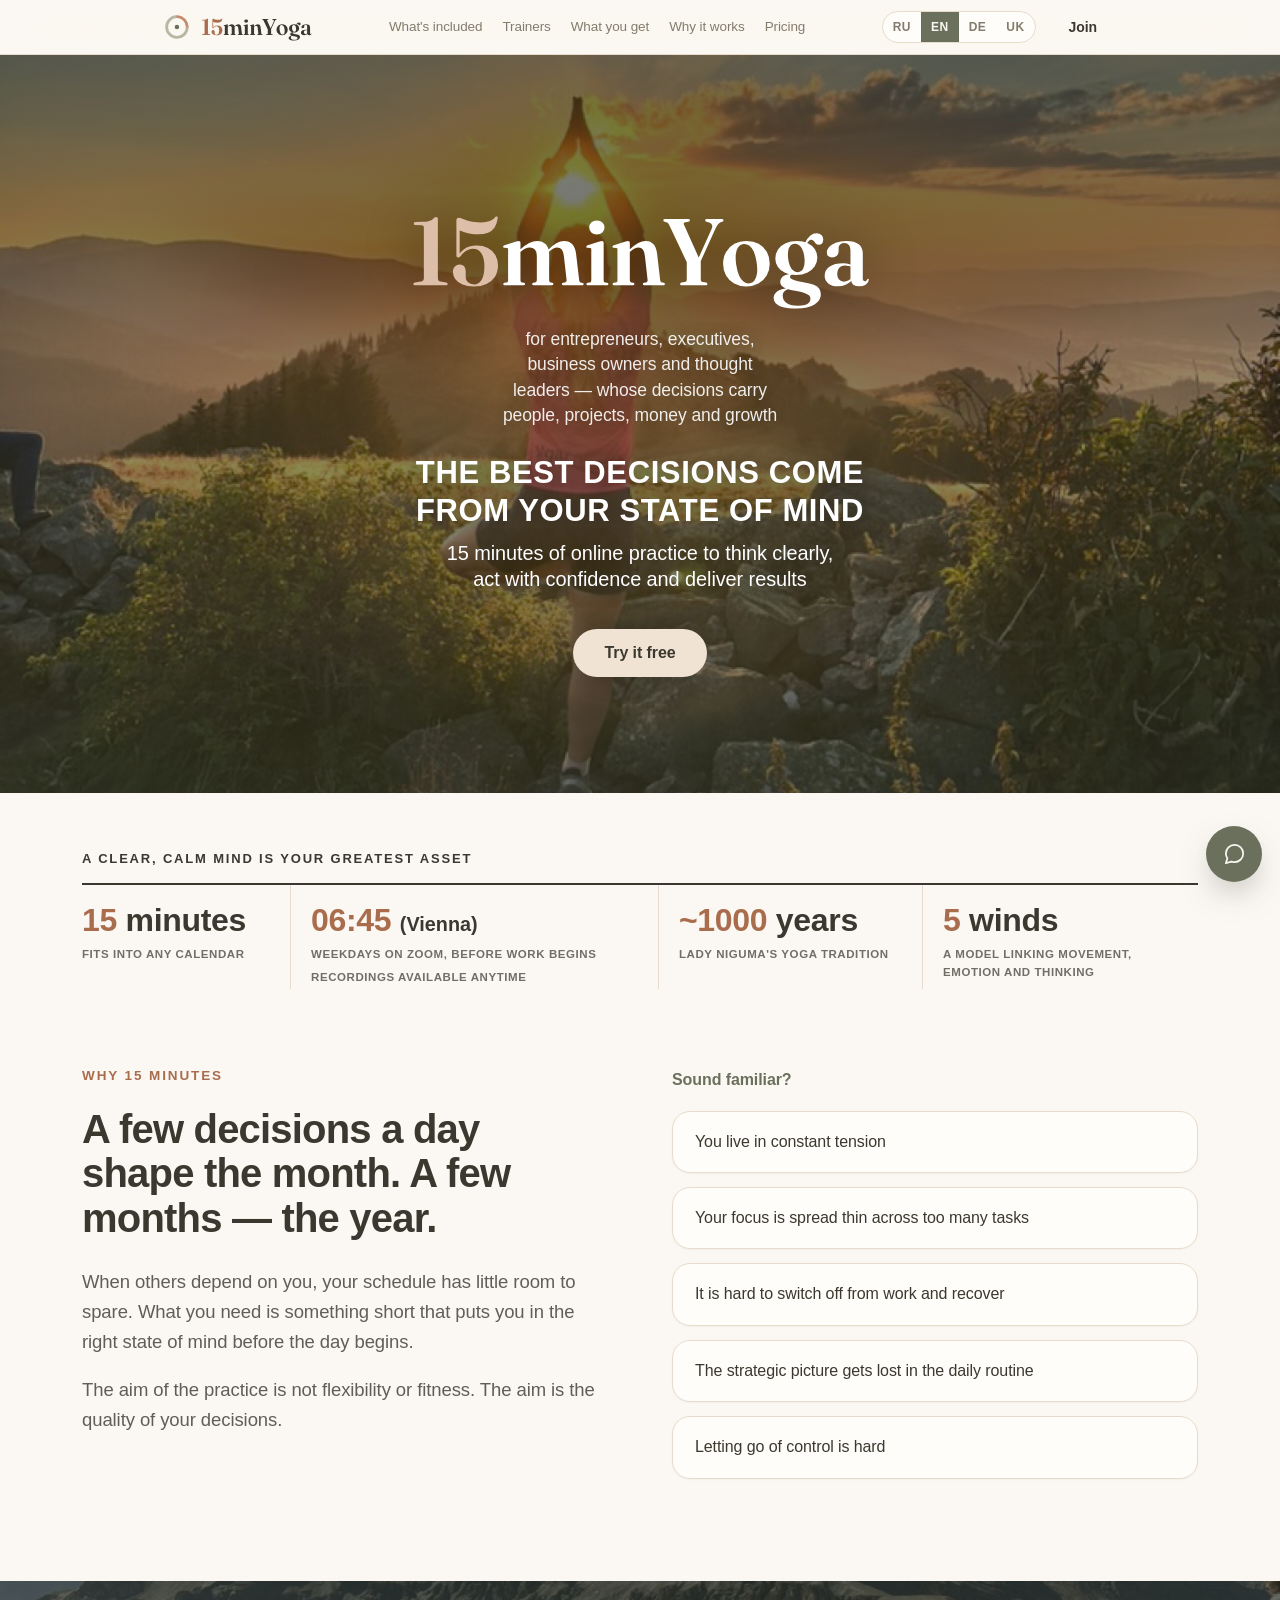
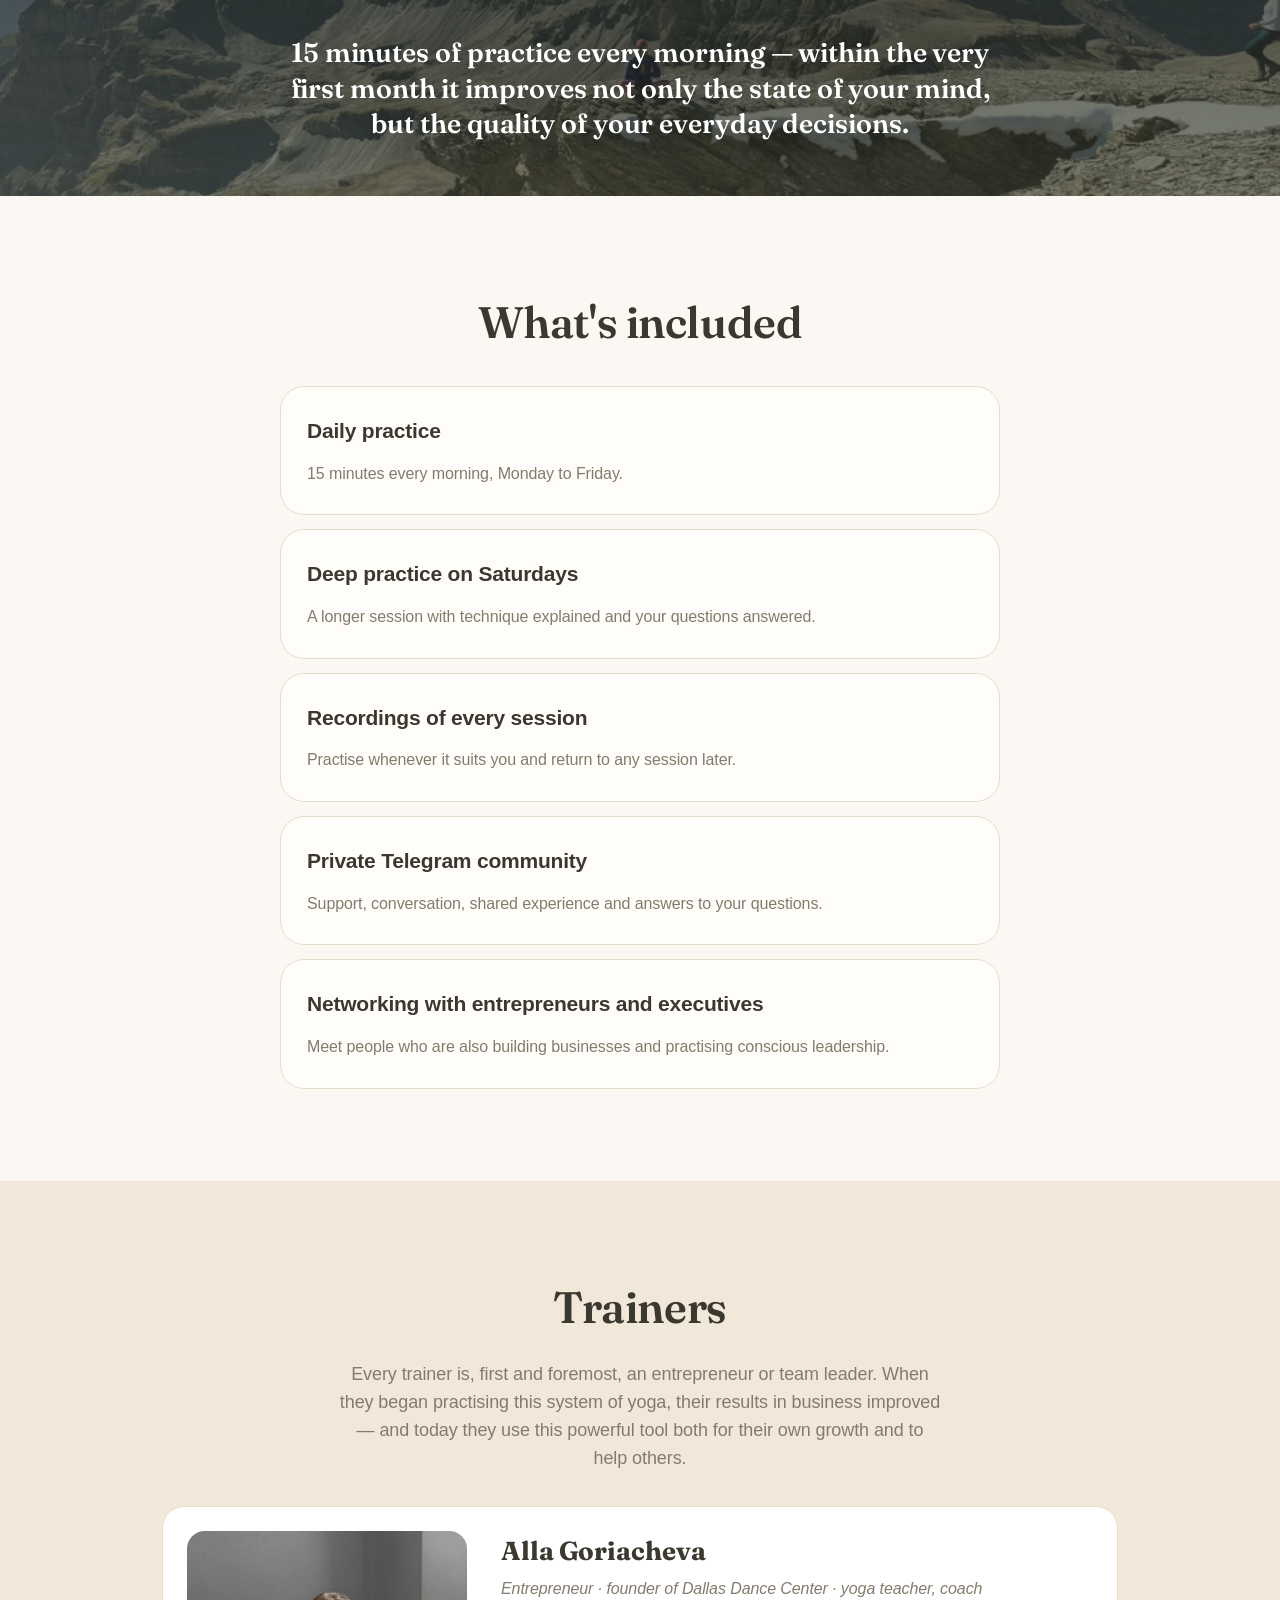
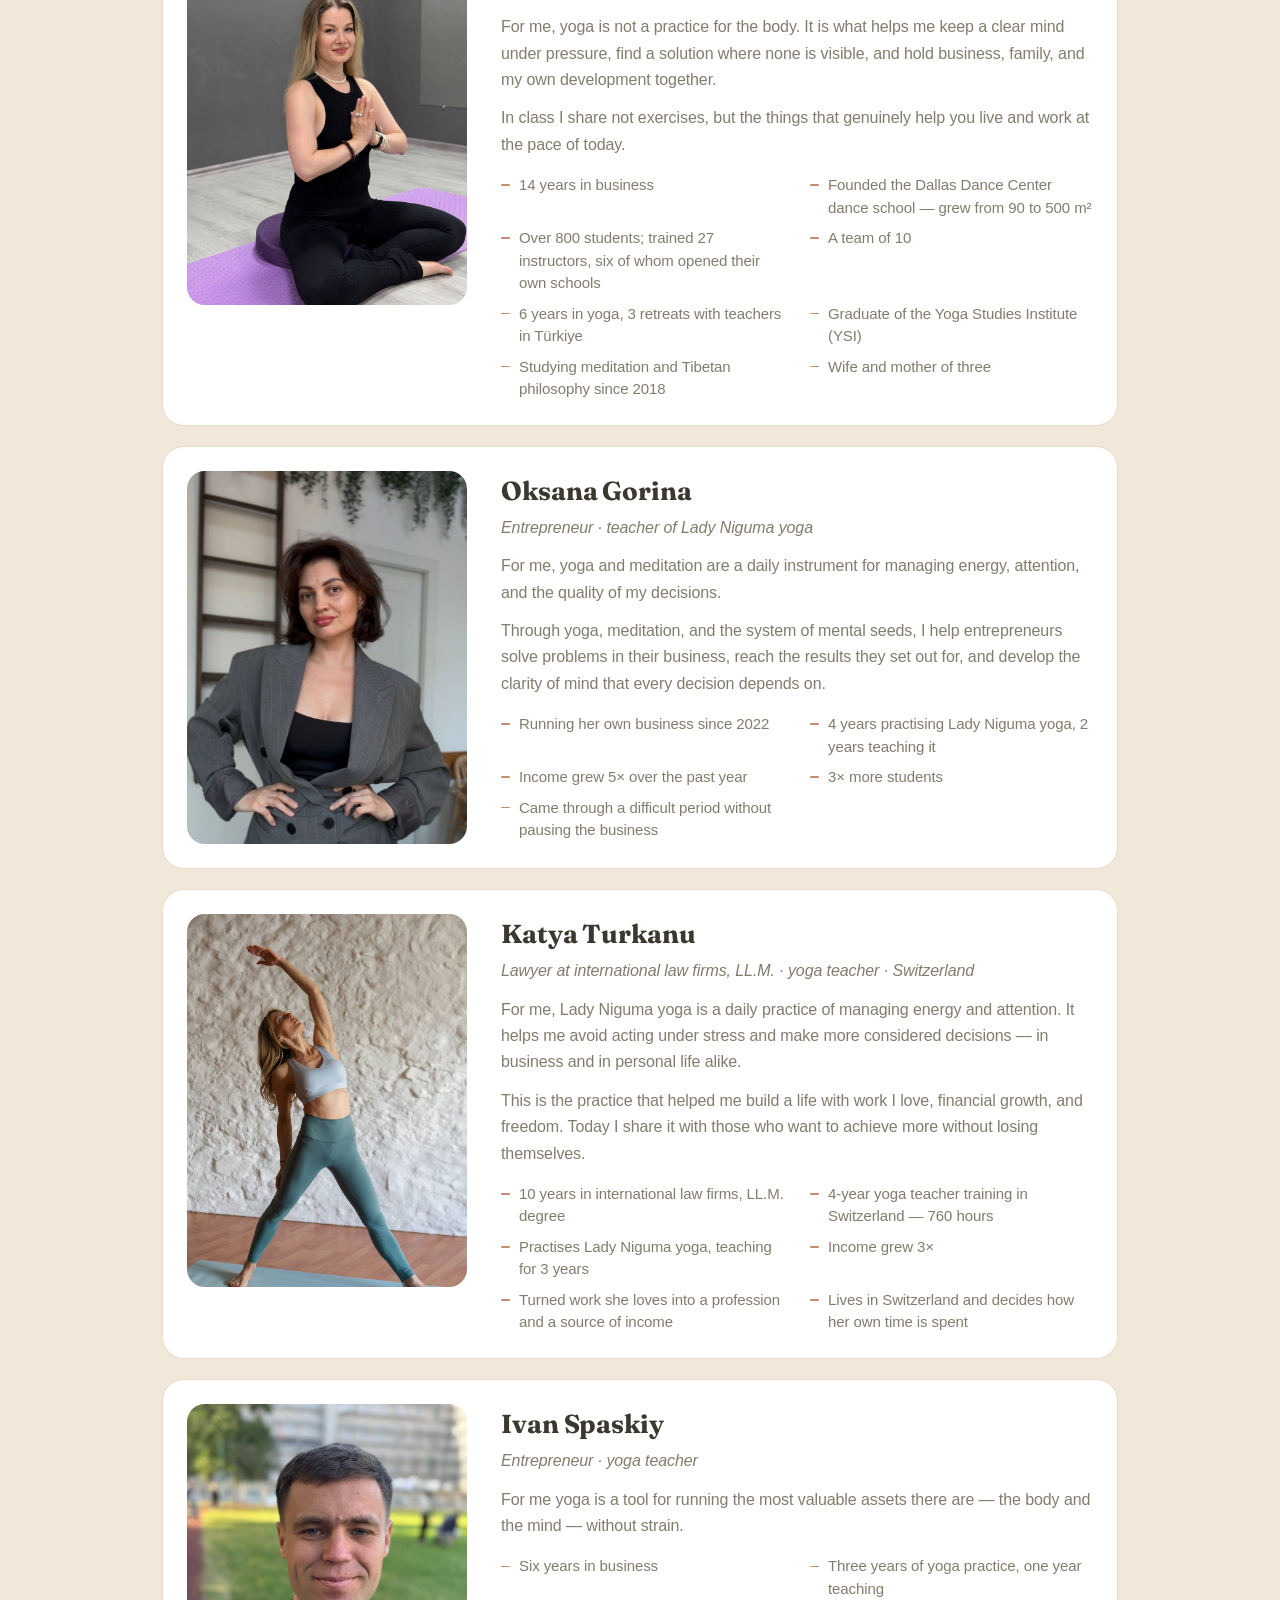
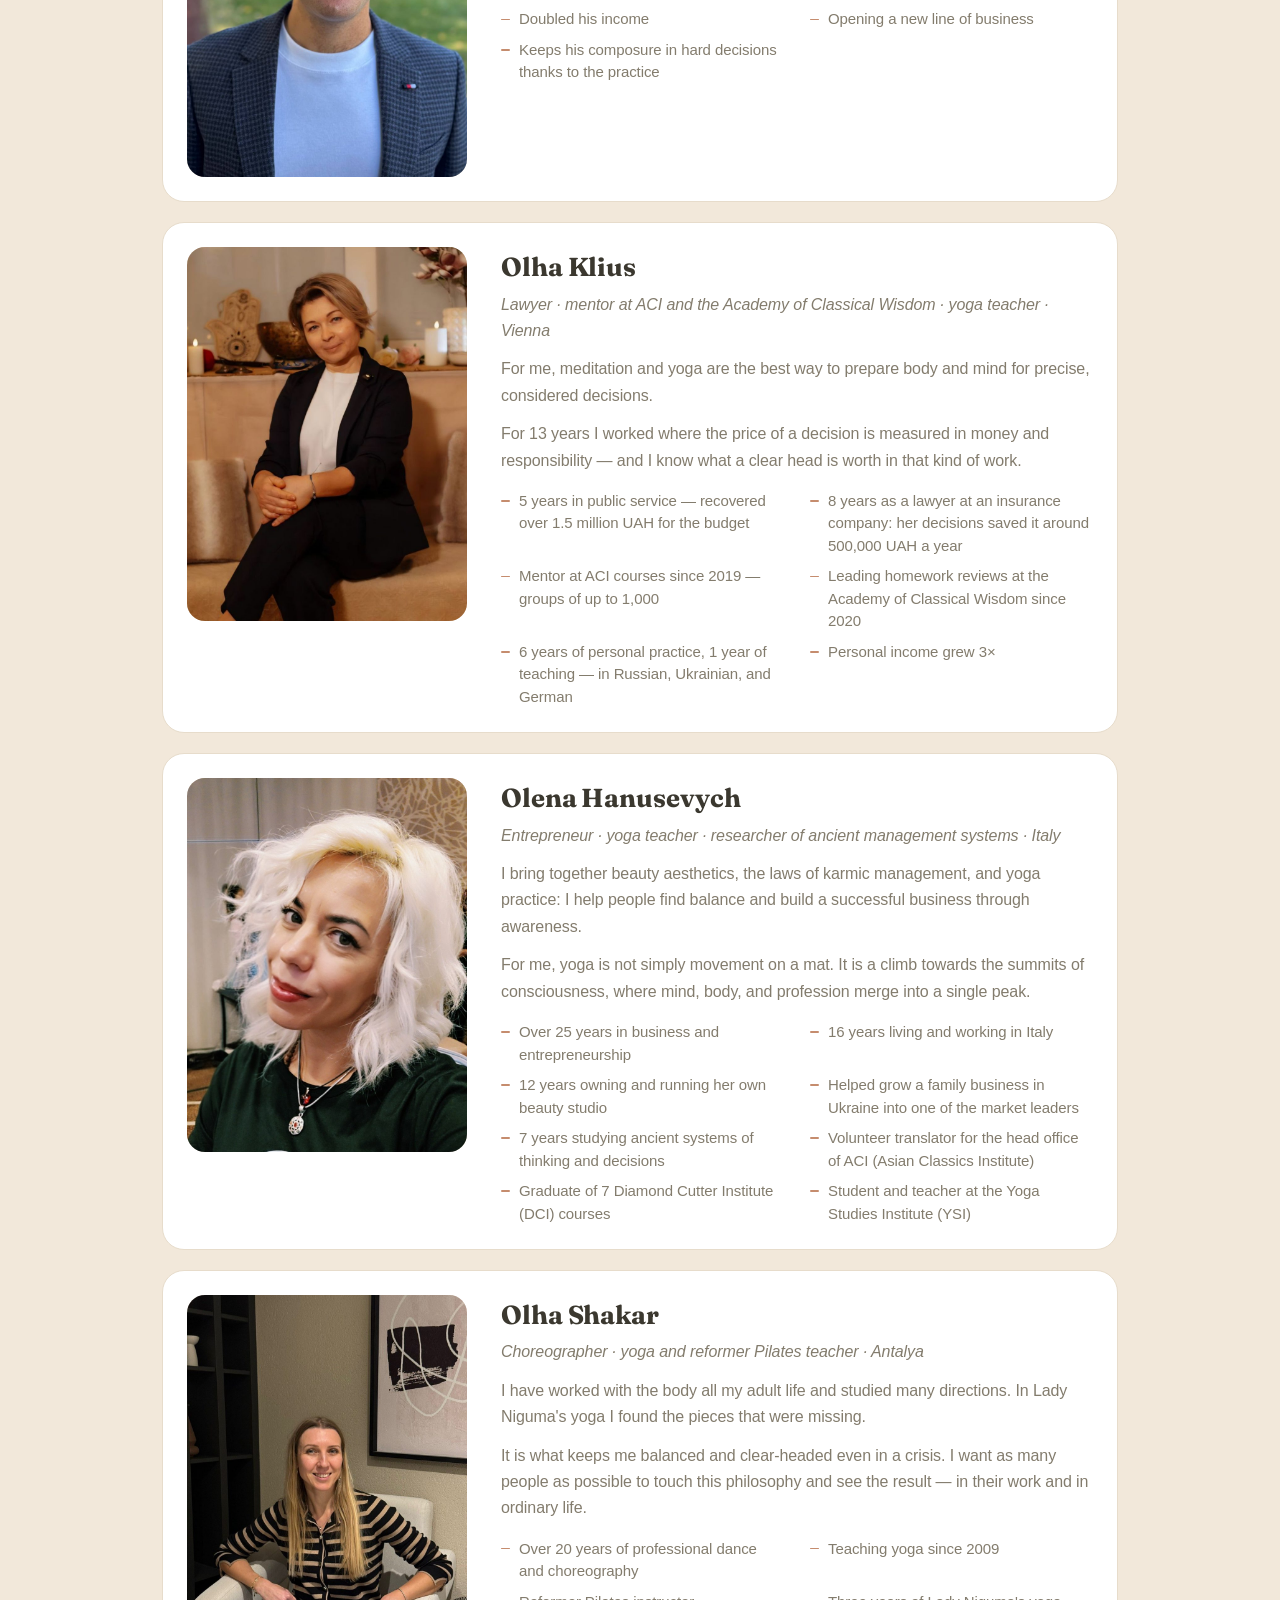
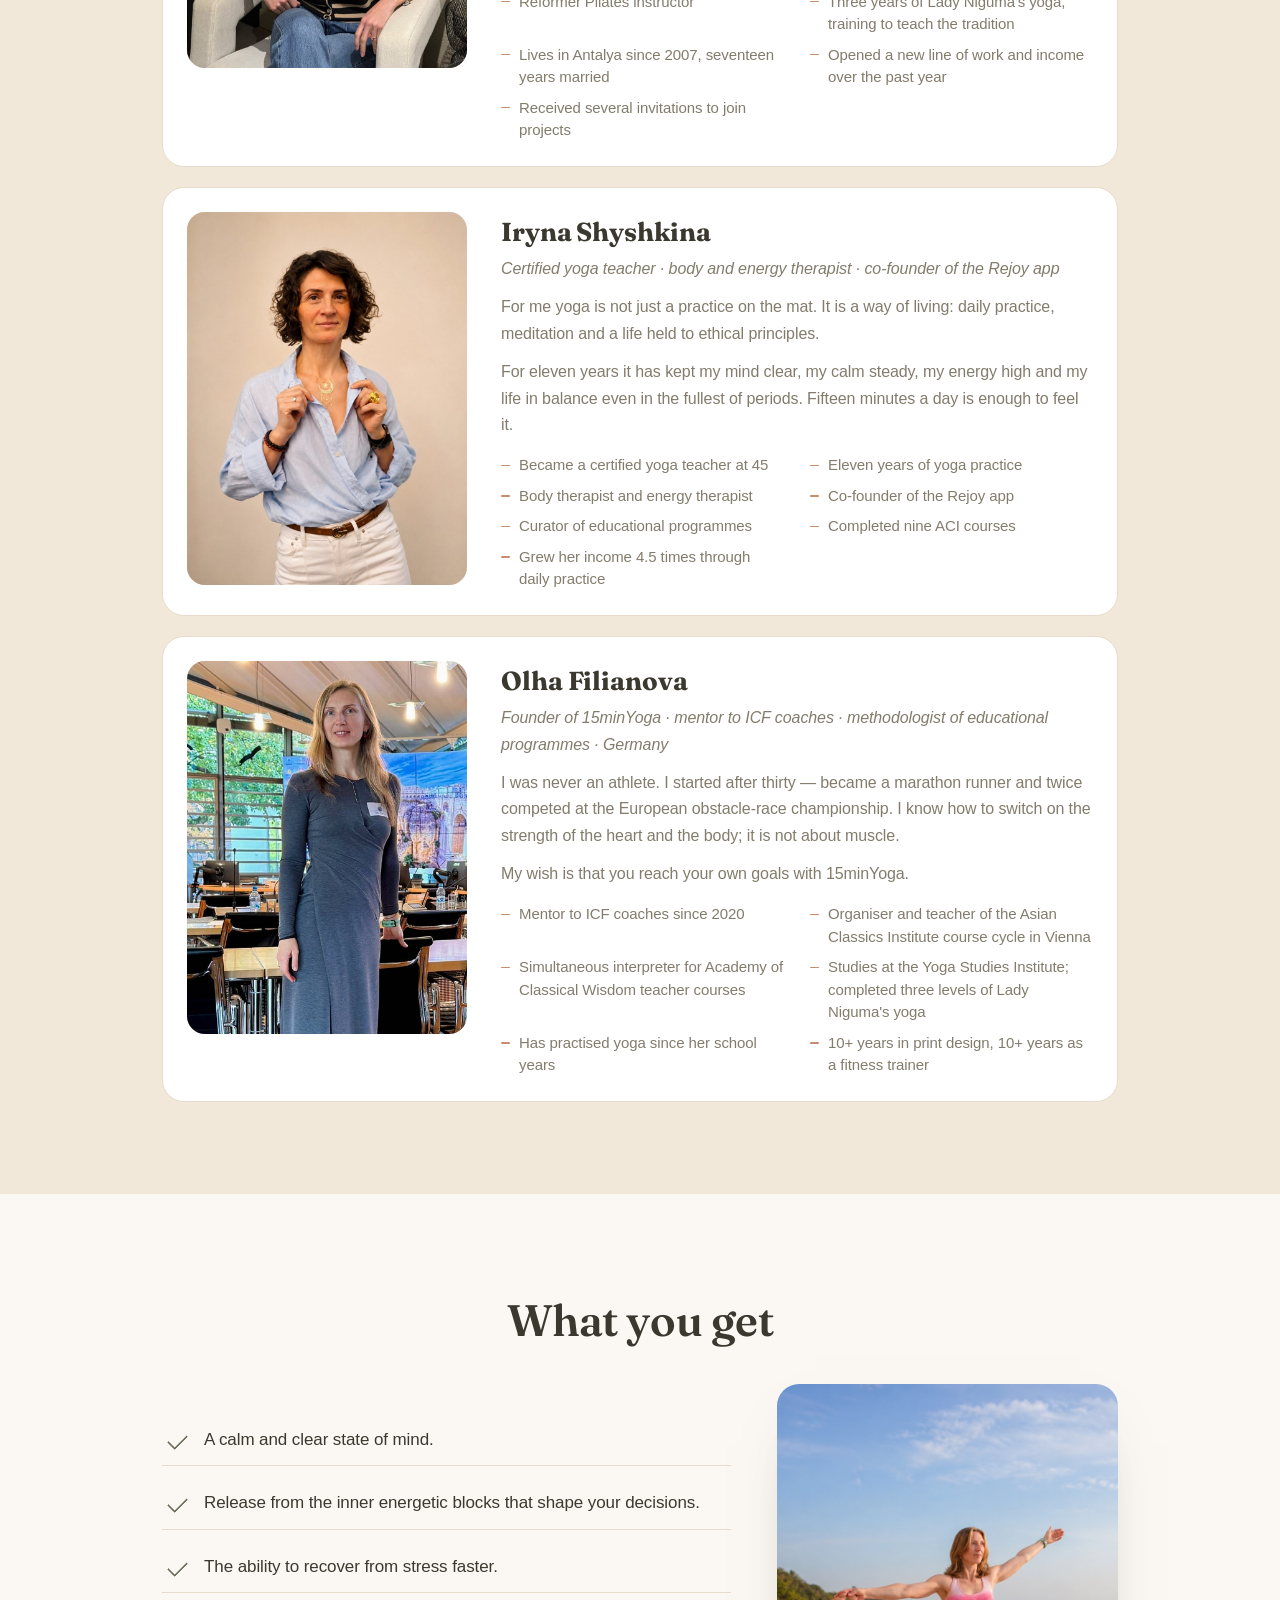
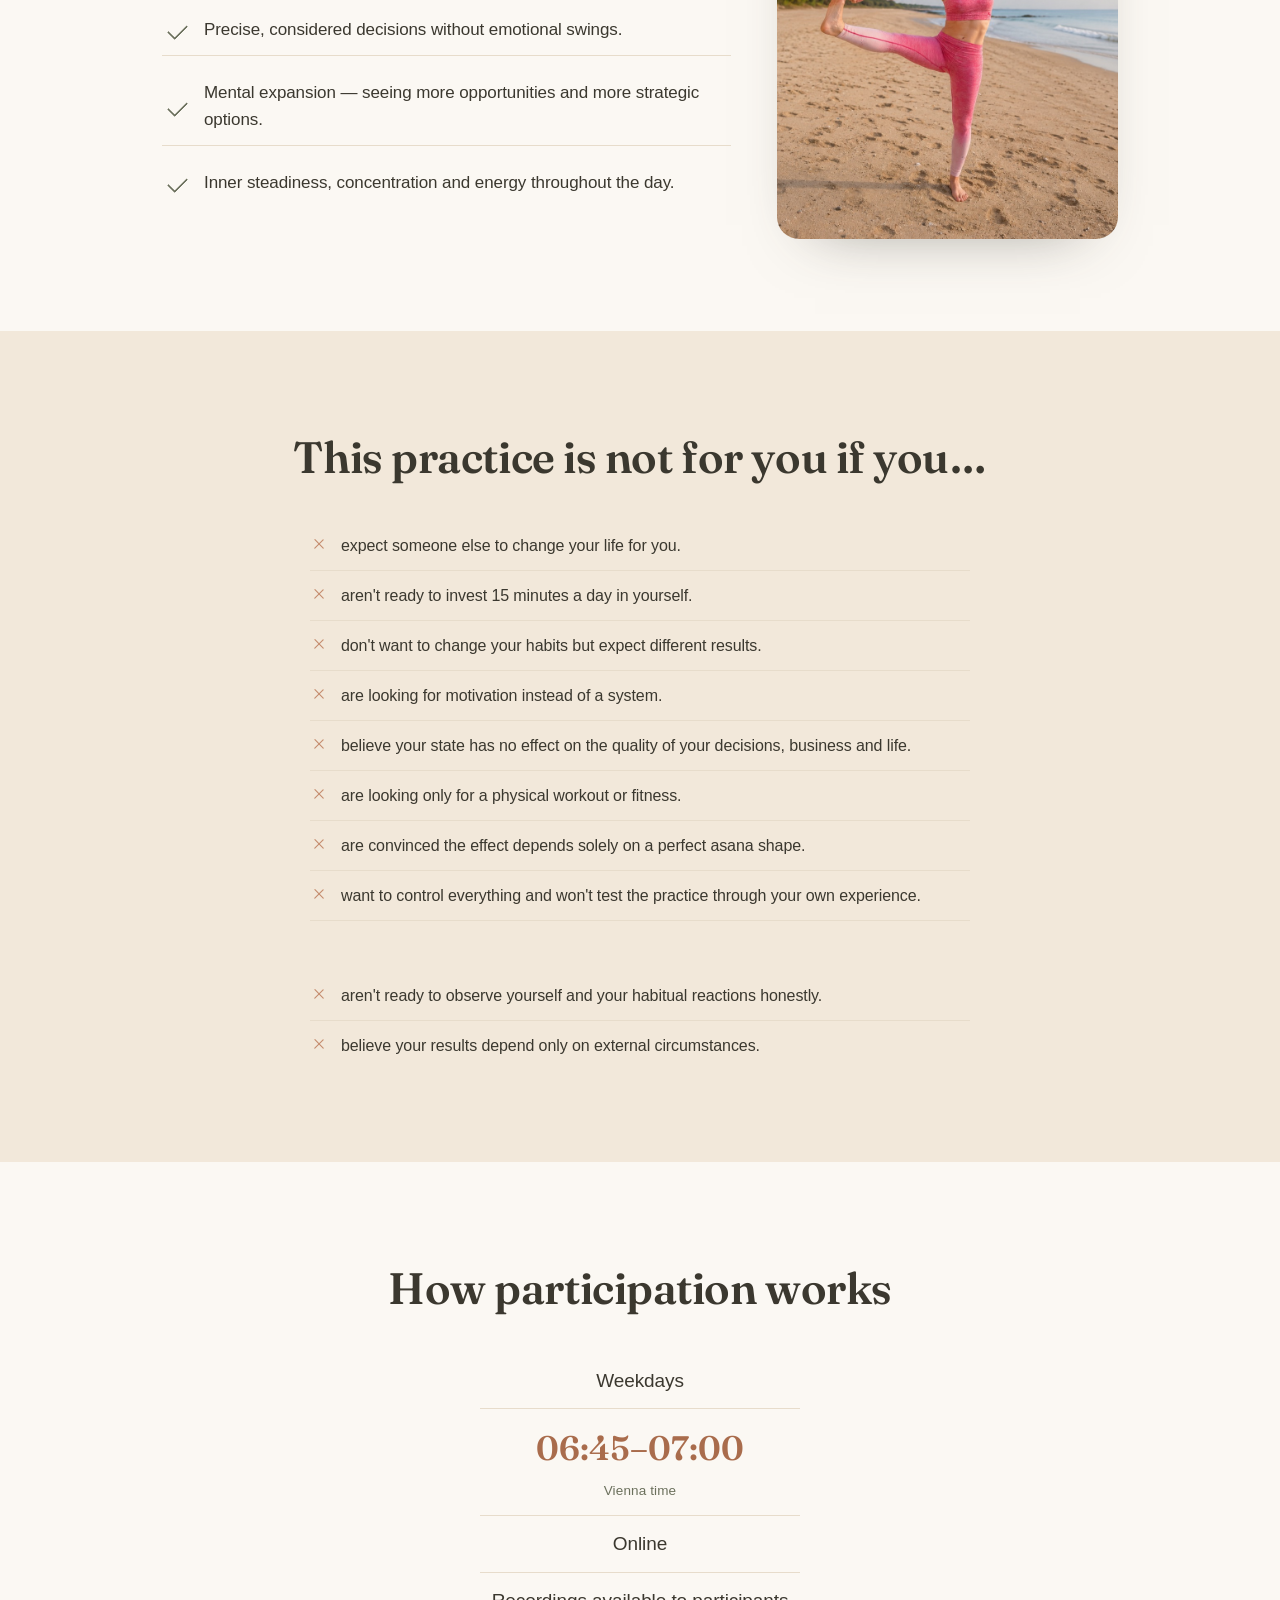
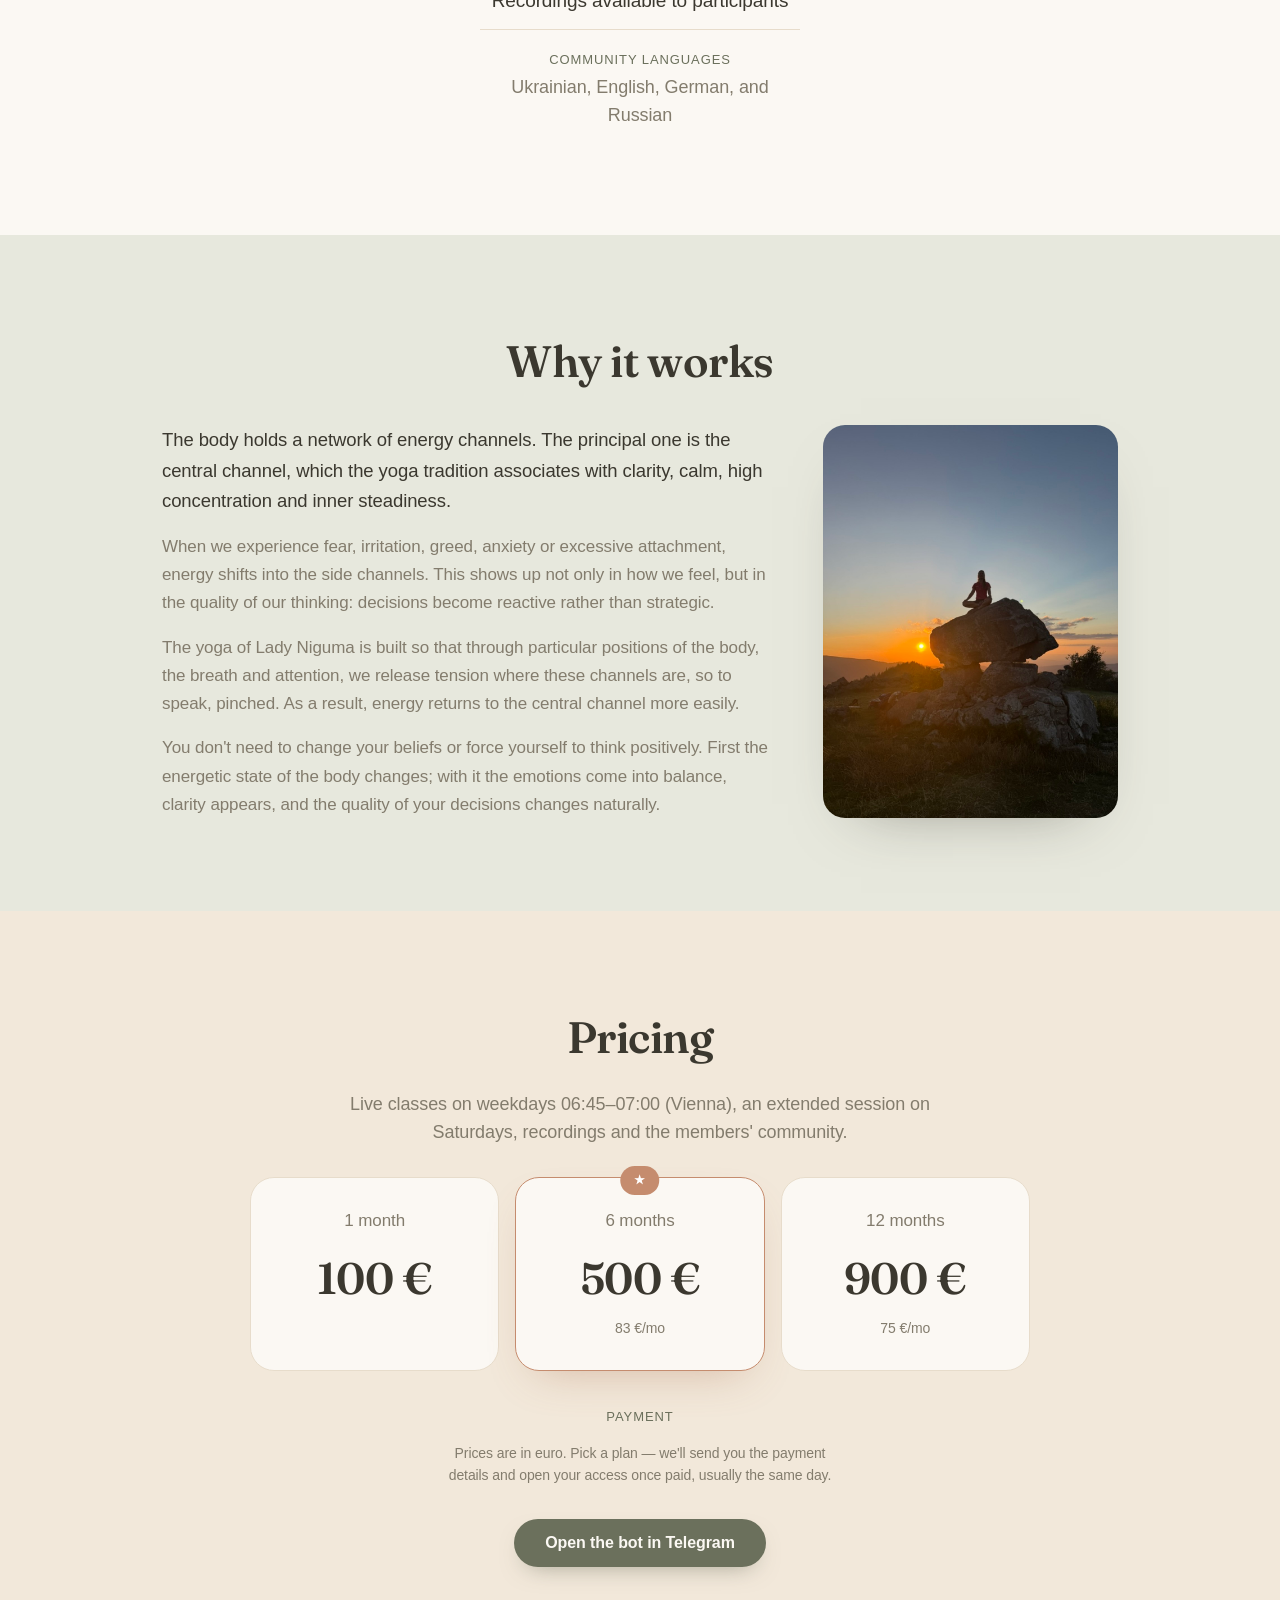
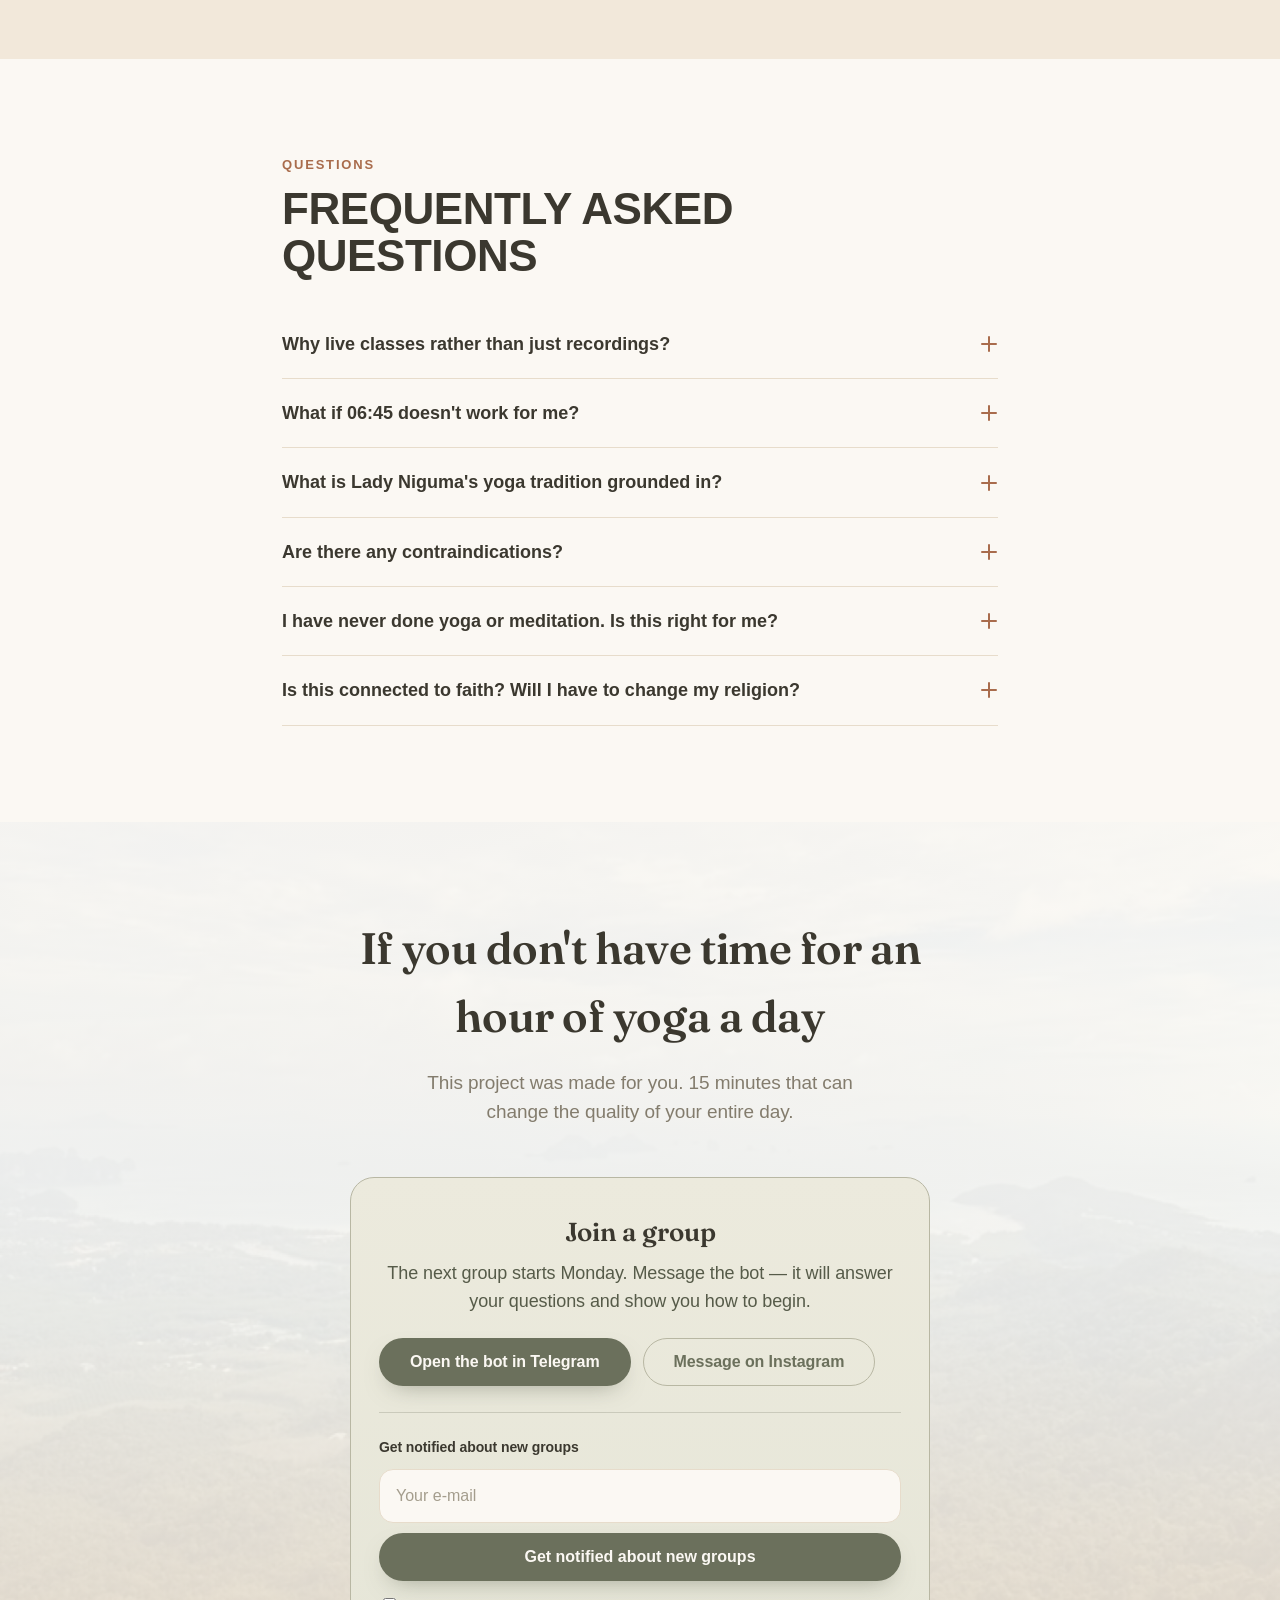
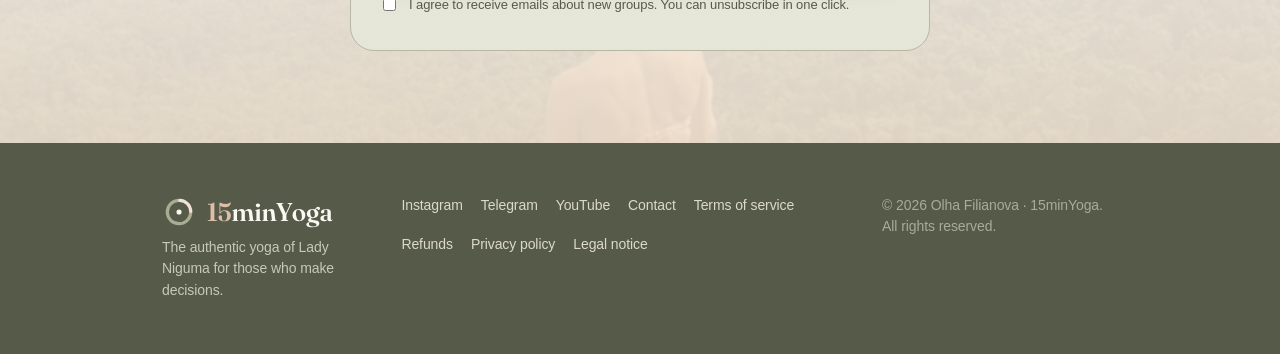
==== landing/index.html @ 450097ea "Часовой пояс без GMT+2: везде «по венскому времени» GMT+2 верно только летом (зимой Вена — GMT+1). Б" ====
<!DOCTYPE html>
<html lang="ru">

<head>
  <meta charset="UTF-8" />
  <meta name="viewport" content="width=device-width, initial-scale=1, viewport-fit=cover" />
  <title data-i18n="meta.title">15minYoga — Йога для тех, кто принимает решения</title>
  <meta name="description" data-i18n="meta.description" data-i18n-attr="content"
    content="15minYoga: по будням 06:45–07:00 — живой эфир подлинной йоги Нигумы. 15 минут, которые дают предпринимателю ясность и твёрдость решений." />
  <meta name="theme-color" content="#fbf8f3" />

  <!-- Open Graph -->
  <meta property="og:type" content="website" />
  <meta property="og:title" data-i18n="meta.title" data-i18n-attr="content"
    content="15minYoga — Йога для тех, кто принимает решения" />
  <meta property="og:description" data-i18n="meta.description" data-i18n-attr="content"
    content="15minYoga: по будням 06:45–07:00 — живой эфир подлинной йоги Нигумы. 15 минут, которые дают предпринимателю ясность и твёрдость решений." />
  <meta property="og:image" content="https://15minyoga.com/assets/brand/png/og-cover.png" />
  <meta property="og:url" content="https://15minyoga.com/" />
  <meta property="og:site_name" content="15minYoga" />
  <meta name="twitter:card" content="summary_large_image" />
  <link rel="canonical" href="https://15minyoga.com/" />

  <!-- One URL serves all four languages (switcher is client-side), so every hreflang
       points at the same address; x-default catches everything else. -->
  <link rel="alternate" hreflang="ru" href="https://15minyoga.com/" />
  <link rel="alternate" hreflang="en" href="https://15minyoga.com/" />
  <link rel="alternate" hreflang="de" href="https://15minyoga.com/" />
  <link rel="alternate" hreflang="uk" href="https://15minyoga.com/" />
  <link rel="alternate" hreflang="x-default" href="https://15minyoga.com/" />

  <link rel="icon" href="assets/brand/favicon.svg" type="image/svg+xml" />
  <link rel="icon" href="assets/brand/png/favicon-32.png" sizes="32x32" type="image/png" />
  <link rel="apple-touch-icon" href="assets/brand/png/apple-touch-icon.png" />
  <link rel="manifest" href="site.webmanifest" />
  <link rel="preconnect" href="https://fonts.googleapis.com" />
  <link rel="preconnect" href="https://fonts.gstatic.com" crossorigin />
  <link rel="stylesheet"
    href="https://fonts.googleapis.com/css2?family=Fraunces:opsz,wght@9..144,400;9..144,500;9..144,600;9..144,700&display=swap" />
  <link rel="stylesheet" href="css/styles.css?v=20261120f" />
</head>

<body>
  <!-- ===================== HEADER ===================== -->
  <header class="nav" id="nav">
    <div class="container nav__inner">
      <a href="#top" class="nav__logo" aria-label="15minYoga">
        <img src="assets/brand/logo-horizontal.svg" alt="15minYoga" width="321" height="64" />
      </a>

      <nav class="nav__links" aria-label="Основная навигация">
        <a href="#included" data-i18n="nav.included">Что входит</a>
        <a href="#trainers" data-i18n="nav.trainers">Тренеры</a>
        <a href="#benefits" data-i18n="nav.benefits">Что вы получите</a>
        <a href="#how" data-i18n="nav.how">Почему это работает</a>
        <a href="#pricing" data-i18n="nav.pricing">Стоимость</a>
      </nav>

      <div class="nav__right">
        <div class="lang" role="group" aria-label="Язык / Language">
          <button class="lang__btn" data-lang="ru" type="button">RU</button>
          <button class="lang__btn" data-lang="en" type="button">EN</button>
          <button class="lang__btn" data-lang="de" type="button">DE</button>
          <button class="lang__btn" data-lang="uk" type="button">UK</button>
        </div>
        <a class="btn btn--small" data-cta="community" href="#" target="_blank" rel="noopener"
          data-i18n="nav.join">Присоединиться</a>
      </div>
    </div>
  </header>

  <main id="top">
    <!-- ===================== HERO (photo backdrop) ===================== -->
    <section class="hero">
      <div class="hero__media" aria-hidden="true">
        <picture>
          <source media="(max-width: 700px)" srcset="assets/photos/hero-bg-sm.jpg" />
          <img src="assets/photos/hero-bg.jpg" alt="" fetchpriority="high" />
        </picture>
      </div>
      <div class="container hero__inner">
        <!-- headline IS the wordmark: same vector as the logo, without the mark -->
        <h1 class="hero__title">
          <img src="assets/brand/logo-wordmark-on-dark.svg" alt="15minYoga" width="487" height="68" />
        </h1>
        <p class="hero__sub" data-i18n="hero.subtitle">для предпринимателей, руководителей, собственников бизнеса,
          лидеров мнений, от чьих решений зависят люди, проекты, деньги и развитие</p>
        <!-- Главная фраза: обещание, ради которого человек остаётся на странице.
             Два предложения — на отдельных строках, как у автора. -->
        <p class="hero__lead">
          <span class="hero__lead-hook" data-i18n="hero.leadHook">Лучшие решения рождаются из вашего состояния</span>
          <span class="hero__lead-text" data-i18n="hero.leadText">15 минут онлайн-практики, чтобы мыслить ясно,
            действовать уверенно и создавать результаты</span>
        </p>
        <!-- Одна кнопка вместо двух: на первом экране у человека должен быть один
             очевидный следующий шаг. Ведёт в бесплатный чат для новичков. -->
        <div class="hero__cta">
          <a class="btn btn--primary" data-cta="community" href="#" target="_blank" rel="noopener"
            data-i18n="hero.ctaPrimary">Попробовать бесплатно</a>
        </div>
      </div>
    </section>

    <!-- ===================== STATS ===================== -->
    <!-- Полоса цифр между первым экраном и блоком «Почему именно 15 минут».
         Порядок — как на ноутбуке: 15 · 06:45 · 1000 · 5. На телефоне и планшете
         сетка 2×2 идёт по строкам: «15 минут · 06:45», ниже «~1000 лет · 5 ветров».
         На телефоне (до 600 px) правая колонка шире — в ней оба блока с длинными
         подписями; на планшете колонки равные (подробно — css/styles.css, Stats). -->
    <section class="stats" id="stats">
      <div class="container stats__inner">
        <p class="stats__title" id="stats-title" data-i18n="stats.title">Ясный и&nbsp;спокойный&nbsp;ум&nbsp;— ваш&nbsp;главный&nbsp;актив</p>
        <ul class="stats__list" role="list" aria-labelledby="stats-title" data-stats="stats.items">
          <li class="stat"><p class="stat__value"><span class="stat__num">15</span> <span class="stat__unit">минут</span></p><p class="stat__line">Помещается в&nbsp;любой календарь</p></li>
          <li class="stat"><p class="stat__value"><span class="stat__num">06:45</span> <span class="stat__unit stat__unit--note">(Вена)</span></p><p class="stat__line">Zoom по&nbsp;будням, до&nbsp;начала рабочего дня</p><p class="stat__line">Записи доступны в&nbsp;любое время</p></li>
          <li class="stat"><p class="stat__value"><span class="stat__num">~1000</span> <span class="stat__unit">лет</span></p><p class="stat__line">Традиция йоги Леди&nbsp;Нигумы</p></li>
          <li class="stat"><p class="stat__value"><span class="stat__num">5</span> <span class="stat__unit">ветров</span></p><p class="stat__line">Модель, связывающая движение, эмоции и&nbsp;мышление</p></li>
        </ul>
      </div>
    </section>

    <!-- ===================== PAINS ===================== -->
    <!-- Две колонки: слева — зачем именно 15 минут, справа — узнаваемые
         состояния. На телефоне колонки встают одна под другой в том же порядке:
         сначала мысль, потом «знакомо?». -->
    <section class="pains" id="pains">
      <div class="container pains__inner">
        <div class="pains__why">
          <p class="pains__eyebrow" data-i18n="pains.eyebrow">Почему именно 15 минут</p>
          <h2 class="pains__heading" data-i18n="pains.heading">Несколько решений в день определяют месяц.
            Несколько месяцев — год.</h2>
          <div class="pains__text" data-paras="pains.paras">
            <p>В график человека, от которого зависят другие, мало что можно вместить.</p>
          </div>
        </div>
        <div class="pains__known">
          <p class="pains__label" data-i18n="pains.label">Знакомо?</p>
          <ul class="pains__list" data-list="pains.items">
            <li>Вы живёте в постоянном напряжении</li>
          </ul>
        </div>
      </div>
    </section>

    <!-- ===================== PROMISE ===================== -->
    <section class="promise" id="promise">
      <div class="promise__media" aria-hidden="true">
        <img src="assets/photos/band-alps.jpg" alt="" loading="lazy" />
      </div>
      <div class="container promise__inner">
        <p class="promise__text" data-i18n="promise.text">15 минут практики каждое утро уже в течение первого месяца
          помогут улучшить не только состояние вашего ума, но и качество ваших ежедневных решений.</p>
      </div>
    </section>

    <!-- ===================== WHAT'S INCLUDED ===================== -->
    <section class="section" id="included">
      <div class="container">
        <h2 class="section__title" data-i18n="included.heading">Что входит в курс</h2>
        <div class="cards" data-cards="included.cards">
          <!-- rendered from translations -->
        </div>
      </div>
    </section>

    <!-- ===================== TRAINERS ===================== -->
    <section class="section section--alt" id="trainers">
      <div class="container">
        <h2 class="section__title" data-i18n="trainers.heading">Тренеры</h2>
        <p class="section__lead" data-i18n="trainers.intro">Все тренеры прежде всего сами являются
          предпринимателями. Начав практиковать эту систему йоги, они улучшили свои результаты в бизнесе, а сегодня
          используют этот мощный инструмент как для собственного развития, так и для помощи другим.</p>
        <!-- Карточки преподавателей рисуются из переводов (trainers.people):
             имя, роль, фотография и несколько строк о человеке. Пока в списке
             один человек — блок выстроится в одну колонку. -->
        <div class="teachers" data-teachers="trainers.people">
          <!-- rendered from translations -->
        </div>
      </div>
    </section>

    <!-- ===================== BENEFITS ===================== -->
    <section class="section" id="benefits">
      <div class="container">
        <h2 class="section__title" data-i18n="benefits.heading">Что вы получите</h2>
        <div class="benefits">
          <ul class="benefits__list" data-list="benefits.items">
            <li>Спокойное и ясное состояние ума.</li>
          </ul>
          <div class="benefits__photo">
            <img src="assets/photos/olga.jpg" alt="" loading="lazy" />
          </div>
        </div>
      </div>
    </section>

    <!-- ===================== NOT FOR YOU ===================== -->
    <section class="section section--alt" id="notfor">
      <div class="container">
        <h2 class="section__title" data-i18n="notFor.heading">Вам не подойдёт эта практика, если вы…</h2>
        <ul class="nf" data-notfor="notFor.items">
          <!-- rendered from translations with custom pictograms -->
        </ul>
      </div>
    </section>

    <!-- ===================== FORMAT ===================== -->
    <section class="section section--tight" id="format">
      <div class="container">
        <h2 class="section__title" data-i18n="format.heading">Формат участия</h2>
        <div class="format">
          <div class="format__row"><span class="format__k" data-i18n="format.days">Будние дни</span></div>
          <div class="format__row">
            <span class="format__v format__time" data-i18n="format.time">06:45–07:00</span>
            <span class="format__tz" data-i18n="format.tz">по венскому времени</span>
          </div>
          <div class="format__row"><span class="format__k" data-i18n="format.online">Онлайн</span></div>
          <div class="format__row"><span class="format__k" data-i18n="format.records">Записи доступны участникам</span>
          </div>
          <div class="format__row format__row--lang">
            <span class="format__label" data-i18n="format.langLabel">Языки сообщества</span>
            <span class="format__v" data-i18n="format.langValue">украинский, английский, немецкий и русский</span>
          </div>
        </div>
      </div>
    </section>

    <!-- ===================== WHY IT WORKS ===================== -->
    <section class="section section--sage" id="how">
      <div class="container">
        <h2 class="section__title" data-i18n="how.heading">Почему это работает</h2>
        <div class="why">
          <div class="why__text" data-paras="how.paras"><!-- rendered from translations --></div>
          <div class="why__photo">
            <img src="assets/photos/accent-sunset.jpg" alt="" loading="lazy" />
          </div>
        </div>
      </div>
    </section>

    <!-- ===================== PRICING ===================== -->
    <section class="section section--alt" id="pricing">
      <div class="container">
        <h2 class="section__title" data-i18n="pricing.heading">Стоимость</h2>
        <p class="section__lead" data-i18n="pricing.includes">Живые занятия по будням 06:45–07:00 (Вена), расширенное занятие по субботам, записи и закрытое сообщество.</p>
        <div class="pricing" data-tiers="pricing.tiers">
          <!-- rendered from translations -->
        </div>
        <!-- Способы оплаты. Карточки рисует js/checkout.js по ответу
             /api/payment-methods: показываются только настроенные способы,
             у карты и криптовалюты — сумма в нужной валюте по курсу НБУ.
             Пока функция недоступна, остаётся текст ниже: блок не пустует. -->
        <div class="pricing__pay">
          <span class="pricing__pay-label" data-i18n="pricing.payLabel">Способы оплаты</span>
          <div class="paymethods" id="payMethods">
            <p class="pricing__note" data-i18n="pricing.note">Цены в евро. Выберите пакет — пришлём
              реквизиты, а после оплаты откроем доступ, обычно в тот же день.</p>
          </div>
        </div>
        <div class="pricing__cta">
          <a class="btn btn--primary" data-cta="telegram" href="#" target="_blank" rel="noopener"
            data-i18n="cta.telegram">Открыть бота в Telegram</a>
        </div>

        <!-- Deep-dive PDF. Hidden until the file exists: main.js unhides it
             automatically as soon as assets/docs/15minyoga-method.pdf is added. -->
        <div class="deeper" id="deeper" hidden>
          <h3 class="deeper__title" data-i18n="deeper.heading">Хотите понять метод глубже?</h3>
          <p class="deeper__body" data-i18n="deeper.body">Узнайте больше о традиции Леди Нигумы, пяти ветрах и том, как
            эта система объясняет связь энергии, эмоций и мышления.</p>
          <a class="deeper__cta" id="deeperLink" href="assets/docs/15minyoga-method.pdf" download
            data-i18n="deeper.cta">Скачать подробное описание →</a>
        </div>
      </div>
    </section>

    <!-- ===================== FAQ ===================== -->
    <!-- «Частые вопросы» между стоимостью и финальным призывом. Узкая колонка
         по центру; вопросы рисует js/i18n.js (data-faq), «+» справа раскрывает
         ответ — js/main.js (faqAccordion), анимация — css/styles.css (FAQ). -->
    <section class="faq" id="faq">
      <div class="container faq__inner">
        <p class="faq__eyebrow" data-i18n="faq.eyebrow">Вопросы</p>
        <h2 class="faq__heading" data-i18n="faq.heading">Частые вопросы</h2>
        <div class="faq__list" data-faq="faq.items">
          <!-- rendered from translations -->
        </div>
      </div>
    </section>

    <!-- ===================== CLOSING / JOIN ===================== -->
    <section class="section closing" id="join">
      <div class="closing__media" aria-hidden="true">
        <img src="assets/photos/closing-bg.jpg" alt="" loading="lazy" />
      </div>
      <div class="container closing__inner">
        <h2 class="closing__title" data-i18n="closing.heading">Если вам некогда заниматься йогой по часу в день</h2>
        <p class="closing__body" data-i18n="closing.body">Этот проект создан именно для вас. 15 минут, которые могут
          изменить качество всего дня.</p>

        <div class="join">
          <h3 class="join__title" data-i18n="cta.joinTitle">Присоединиться к потоку</h3>
          <p class="join__body" data-i18n="cta.joinBody">Старт ближайшего потока — понедельник. Напишите боту — он
            ответит на вопросы и подскажет, как начать.</p>
          <div class="join__cta">
            <a class="btn btn--primary" data-cta="telegram" href="#" target="_blank" rel="noopener"
              data-i18n="cta.telegram">Открыть бота в Telegram</a>
            <a class="btn btn--ghost" data-cta="instagram" href="#" target="_blank" rel="noopener"
              data-i18n="cta.instagram">Написать в Instagram</a>
          </div>

          <!-- Minimal email capture (optional, double opt-in handled by backend) -->
          <form class="lead" id="leadForm" novalidate>
            <label class="lead__label" for="leadEmail" data-i18n="cta.email">Получать анонсы потоков</label>
            <div class="lead__row">
              <input class="lead__input" id="leadEmail" name="email" type="email" inputmode="email" autocomplete="email"
                data-i18n="cta.emailPlaceholder" data-i18n-attr="placeholder" placeholder="Ваш e-mail" required />
              <button class="btn btn--primary lead__submit" type="submit" data-i18n="cta.email">Получать анонсы
                потоков</button>
            </div>
            <label class="lead__consent">
              <input type="checkbox" id="leadConsent" required />
              <span data-i18n="cta.consent">Согласен получать письма о новых потоках. Отписаться можно в один
                клик.</span>
            </label>
            <p class="lead__done" id="leadDone" hidden>✓</p>
          </form>
        </div>
      </div>
    </section>
  </main>

  <!-- ===================== FOOTER ===================== -->
  <footer class="footer">
    <div class="container footer__inner">
      <div class="footer__brand">
        <img class="footer__logo" src="assets/brand/logo-horizontal-on-dark.svg" alt="15minYoga" width="321"
          height="64" />
        <p class="footer__tagline" data-i18n="footer.tagline">Аутентичная йога Леди Нигумы для тех, кто принимает
          решения.</p>
      </div>
      <div class="footer__links">
        <a data-cta="instagram" href="#" target="_blank" rel="noopener">Instagram</a>
        <a data-cta="facebook" href="#" target="_blank" rel="noopener">Facebook</a>
        <a data-cta="telegram" href="#" target="_blank" rel="noopener">Telegram</a>
        <a data-cta="youtube" href="#" target="_blank" rel="noopener">YouTube</a>
        <a data-cta="email" href="#" data-i18n="footer.contact">Связь</a>
        <a href="/legal/terms" data-i18n="footer.terms">Публичная оферта</a>
        <a href="/legal/refund" data-i18n="footer.refund">Возврат средств</a>
        <a href="/legal/privacy" data-i18n="footer.privacy">Политика конфиденциальности</a>
        <a href="/legal/impressum" data-i18n="footer.impressum">Impressum</a>
      </div>
      <p class="footer__rights">© <span id="year">2026</span> Olha Filianova · 15minYoga.
        <span data-i18n="footer.rights">Все права защищены.</span></p>
    </div>
  </footer>

  <script src="js/icons.js?v=20261120f"></script>
  <script src="js/translations.js?v=20261120f"></script>
  <script src="js/config.js?v=20261120f"></script>
  <script src="js/i18n.js?v=20261120f"></script>
  <script src="js/main.js?v=20261120f"></script>
  <script src="js/promo-stickers.js?v=20261120f" defer></script>
  <script src="js/checkout.js?v=20261120f" defer></script>
  <script src="js/chat-content.js?v=20261120f" defer></script>
  <script src="js/chat.js?v=20261120f" defer></script>
</body>

</html>
---- landing/css/styles.css ----
/* ===================================================================
   Niguma — landing styles · "Earthy Neutrals / Zen" redesign
   Mobile-first · warm minimal · serif display + clean sans body
   =================================================================== */

:root {
  /* ---- brand palette (Earthy Neutrals) ---- */
  --cream:      #f0e3d3;   /* warm cream        */
  --sand:       #ddbea9;   /* warm sand         */
  --clay:       #c58c6e;   /* terracotta accent */
  --clay-deep:  #a96c4c;   /* deep clay (text-safe accent) */
  --sage:       #b8b7a3;   /* light sage        */
  --olive:      #6b705c;   /* dark olive/sage   */
  --olive-deep: #565b49;   /* deep olive        */
  --paper:      #fbf8f3;   /* warm near-white   */

  /* ---- semantic tokens ---- */
  --bg:         #fbf8f3;
  --bg-alt:     #f2e8da;   /* warm cream section */
  --surface:    #fffdf9;   /* cards on plain bg  */
  --ink:        #3b382f;   /* warm dark text     */
  --ink-soft:   #837c6d;   /* muted warm text    */
  --line:       #e7dccb;   /* warm hairline      */
  --accent:     var(--olive);      /* primary action */
  --accent-ink: #fbf8f3;
  --focus:      #6b705c;

  /* ---- type ---- */
  --font: -apple-system, BlinkMacSystemFont, "SF Pro Text", "Segoe UI",
          Inter, Roboto, "Helvetica Neue", Arial, sans-serif;
  --font-display: "Fraunces", "Cormorant Garamond", Georgia, "Times New Roman", serif;

  /* ---- metrics ---- */
  --maxw: 1000px;
  --pad: 22px;
  --radius: 16px;
  --radius-lg: 24px;
  --nav-h: 54px;

  --ease: cubic-bezier(0.22, 0.61, 0.36, 1);
}

* { box-sizing: border-box; }
html { -webkit-text-size-adjust: 100%; scroll-behavior: smooth; }

body {
  margin: 0;
  background: var(--bg);
  color: var(--ink);
  font-family: var(--font);
  font-size: 17px;
  line-height: 1.55;
  letter-spacing: -0.005em;
  -webkit-font-smoothing: antialiased;
  text-rendering: optimizeLegibility;
  position: relative;
}

/* subtle warm "watercolor paper" grain */
body::before {
  content: "";
  position: fixed;
  inset: 0;
  z-index: -1;
  pointer-events: none;
  opacity: 0.4;
  mix-blend-mode: multiply;
  background-image: url("data:image/svg+xml,%3Csvg xmlns='http://www.w3.org/2000/svg' width='140' height='140'%3E%3Cfilter id='n'%3E%3CfeTurbulence type='fractalNoise' baseFrequency='0.8' numOctaves='2' stitchTiles='stitch'/%3E%3C/filter%3E%3Crect width='100%25' height='100%25' filter='url(%23n)' opacity='0.16'/%3E%3C/svg%3E");
}

a { color: inherit; text-decoration: none; }
img { max-width: 100%; display: block; }

:focus-visible { outline: 2px solid var(--focus); outline-offset: 3px; border-radius: 6px; }

.container { width: 100%; max-width: var(--maxw); margin: 0 auto; padding-inline: var(--pad); }

/* ---------------- Buttons ---------------- */
.btn {
  display: inline-flex; align-items: center; justify-content: center;
  gap: 8px;
  padding: 15px 30px;
  border-radius: 980px;
  font-family: var(--font);
  font-size: 16px; font-weight: 600;
  line-height: 1; cursor: pointer; border: 1.5px solid transparent;
  transition: transform .25s var(--ease), background .25s var(--ease),
              color .25s var(--ease), box-shadow .25s var(--ease);
  white-space: nowrap;
}
.btn:active { transform: scale(0.97); }
.btn--primary {
  background: var(--olive); color: var(--accent-ink);
  box-shadow: 0 10px 24px -12px rgba(86, 91, 73, .55);
}
.btn--primary:hover { background: var(--olive-deep); }
.btn--ghost { background: transparent; color: var(--olive); border-color: var(--sage); }
.btn--ghost:hover { background: rgba(184, 183, 163, .18); border-color: var(--olive); }
.btn--small { padding: 10px 20px; font-size: 14px; }

/* ---------------- Nav ---------------- */
.nav {
  position: sticky; top: 0; z-index: 100;
  background: rgba(251, 248, 243, .78);
  backdrop-filter: saturate(180%) blur(20px);
  -webkit-backdrop-filter: saturate(180%) blur(20px);
  border-bottom: 1px solid var(--line);
}
.nav__inner { height: var(--nav-h); display: flex; align-items: center; justify-content: space-between; gap: 12px; }
.nav__logo { display: flex; align-items: center; flex: 0 0 auto; }
/* flex items shrink to zero by default — pin the logo so it never collapses */
.nav__logo img { height: 30px; width: auto; flex: 0 0 auto; }
@media (max-width: 560px) {
  .nav__logo img { height: 25px; }
  .nav__right .btn--small { display: none; }  /* hero already carries the CTA */
}
.nav__links { display: none; gap: 20px; font-size: 13.5px; color: var(--ink-soft); white-space: nowrap; }
.nav__links a { transition: color .2s var(--ease); }
.nav__links a:hover { color: var(--clay-deep); }
.nav__right { display: flex; align-items: center; gap: 12px; }

.lang { display: inline-flex; border: 1px solid var(--line); border-radius: 980px; overflow: hidden; background: var(--surface); }
.lang__btn {
  appearance: none; border: 0; background: transparent; color: var(--ink-soft);
  font: inherit; font-size: 12px; font-weight: 600; letter-spacing: .04em;
  padding: 6px 10px; cursor: pointer; transition: background .2s var(--ease), color .2s var(--ease);
}
.lang__btn:hover { color: var(--ink); }
.lang__btn[aria-current="true"] { background: var(--olive); color: #fbf8f3; }

/* ---------------- Hero (photo backdrop) ---------------- */
.hero {
  position: relative; isolation: isolate;
  padding: 88px 0 76px; text-align: center;
  min-height: 82vh; display: flex; align-items: center;
  overflow: hidden;
}
.hero__media { position: absolute; inset: 0; z-index: -2; }
.hero__media img { width: 100%; height: 100%; object-fit: cover; object-position: center 54%; }
/* warm brand veil — heavier where the type sits, lighter where the view breathes */
.hero::after {
  content: ""; position: absolute; inset: 0; z-index: -1;
  background:
    linear-gradient(180deg, rgba(32,34,26,.60) 0%, rgba(38,40,30,.40) 46%, rgba(45,47,36,.66) 100%),
    radial-gradient(78% 52% at 50% 40%, rgba(59,56,47,.34) 0%, rgba(59,56,47,0) 100%);
}
.hero__inner { position: relative; }
.hero__eyebrow {
  margin: 0 auto 20px; max-width: 34ch;
  color: var(--cream); font-size: 14px; font-weight: 600;
  letter-spacing: .1em; text-transform: uppercase;
  text-shadow: 0 1px 12px rgba(0,0,0,.35);
}
/* the headline is the actual wordmark vector — identical to the logo, mark omitted */
.hero__title { margin: 0 auto; line-height: 0; }
.hero__title img {
  width: min(78vw, 460px); height: auto; margin: 0 auto; display: block;
  filter: drop-shadow(0 2px 26px rgba(0,0,0,.45));
}
/**
 * Строка аудитории и главная фраза.
 *
 * Иерархия сверху вниз: строка аудитории — мелко, тезис — крупно и капсом,
 * пояснение — между ними.
 *
 * Строка «для предпринимателей…» стала на ~17 % мельче (21 → 17,5 px). На
 * телефоне дальше 15 px её не уменьшаем: честные −17 % дали бы 13 px, а это
 * мелко для белого текста на фотографии.
 *
 * Тезис «Лучшие решения рождаются из вашего состояния» — капсом, без точки,
 * размером с прежний заголовок раздела под первым экраном:
 * 31 px на ноутбуке, 23 px на телефоне. Пояснение — 0,76 от кегля блока:
 * около 20 px на ноутбуке и 17 px на телефоне.
 *
 * Ширина задана в em, а не в ch: при смене кегля переносы строк остаются
 * там же, где были, и блок не становится уже.
 */
.hero__sub {
  margin: 18px auto 0; max-width: 19.5em;
  font-size: clamp(15px, 1.92vw, 17.5px); font-weight: 400; line-height: 1.45;
  color: rgba(255,255,255,.9);
  text-shadow: 0 1px 18px rgba(0,0,0,.45);
}
.hero__lead {
  margin: 26px auto 0; max-width: 24em;
  font-size: clamp(22.5px, 2.88vw, 26.25px); line-height: 1.3;
  color: #fff;
  text-shadow: 0 1px 22px rgba(0,0,0,.5);
}
.hero__lead-hook, .hero__lead-text { display: block; }
.hero__lead-hook {
  font-size: clamp(23px, 3.6vw, 31px); font-weight: 600; line-height: 1.22;
  letter-spacing: .02em; text-transform: uppercase;
}
.hero__lead-text { font-size: .76em; font-weight: 400; margin-top: .55em; }
/* строки примерно равной длины: без этого на телефоне остаётся одно слово
   на последней строке. Где браузер не умеет — обычный перенос, ничего не ломается */
.hero__sub, .hero__lead-hook, .hero__lead-text { text-wrap: balance; }
.hero__cta { margin-top: 36px; display: flex; flex-direction: column; gap: 12px; align-items: center; }
/* on a photo the olive button loses contrast — invert it to cream */
.hero .btn--primary { background: var(--cream); color: var(--ink); box-shadow: 0 14px 32px -16px rgba(0,0,0,.55); }
.hero .btn--primary:hover { background: #fff; opacity: 1; }
.btn--onphoto { color: #fff; border-color: rgba(255,255,255,.6); backdrop-filter: blur(6px); }
.btn--onphoto:hover { background: rgba(255,255,255,.16); border-color: #fff; }

/* ---------------- Sections ---------------- */
.section { padding: 68px 0; }
.section--tight { padding: 52px 0; }
.section--alt { background: var(--bg-alt); }
.section__title {
  margin: 0 0 30px;
  font-family: var(--font-display);
  font-size: clamp(28px, 5.6vw, 44px); font-weight: 600; letter-spacing: -0.01em;
  text-align: center; color: var(--ink);
}
.section__lead {
  margin: -10px auto 30px; max-width: 60ch; text-align: center; color: var(--ink-soft); font-size: 18px;
}

/* For who */
.forwho { list-style: none; margin: 0 auto; padding: 0; max-width: 42ch; text-align: center; }
.forwho li { padding: 15px 0; font-size: 20px; font-weight: 500; border-bottom: 1px solid var(--line); }
.forwho li:last-child { border-bottom: 0; color: var(--olive); font-weight: 500; }

/* Benefit cards */
.cards { display: grid; grid-template-columns: 1fr; gap: 16px; }
.card {
  background: var(--surface); border: 1px solid var(--line);
  border-radius: var(--radius-lg); padding: 28px 26px;
  transition: transform .3s var(--ease), box-shadow .3s var(--ease), border-color .3s var(--ease);
}
.section--alt .card { background: var(--paper); }
.card:hover {
  transform: translateY(-3px);
  box-shadow: 0 18px 40px -26px rgba(59, 56, 47, .38);
  border-color: var(--sand);
}
.card__title { margin: 0 0 10px; font-size: 21px; font-weight: 600; letter-spacing: -0.01em; color: var(--ink); }
.card__body { margin: 0; color: var(--ink-soft); font-size: 16px; }

/* Tag list (bonus) */
.taglist { list-style: none; margin: 0 auto; padding: 0; max-width: 760px;
  display: flex; flex-wrap: wrap; gap: 10px; justify-content: center; }
.taglist li {
  background: var(--paper); border: 1px solid var(--sage); border-radius: 980px;
  padding: 10px 18px; font-size: 15px; color: var(--olive-deep);
}

/* Format */
.format { max-width: 32ch; margin: 0 auto; text-align: center; }
.format__row { padding: 13px 0; border-bottom: 1px solid var(--line); }
.format__row:last-child { border-bottom: 0; }
.format__k { font-size: 19px; font-weight: 500; }
.format .format__time {
  font-family: var(--font-display);
  font-size: 34px; font-weight: 600; letter-spacing: 0; color: var(--clay-deep);
}
.format__tz {
  display: block; margin-top: 6px;
  font-size: 13.5px; color: var(--olive); letter-spacing: .01em;
}
.format__row--lang { display: flex; flex-direction: column; gap: 4px; padding-top: 20px; }
.format__label { font-size: 13px; text-transform: uppercase; letter-spacing: .07em; color: var(--olive); }
.format__v { color: var(--ink-soft); }

/* Pricing */
.pricing { display: grid; grid-template-columns: 1fr; gap: 16px; max-width: 780px; margin: 0 auto; }
.tier {
  background: var(--paper); border: 1px solid var(--line); border-radius: var(--radius-lg);
  padding: 30px 24px; text-align: center; position: relative;
}
.tier--featured { border: 1.5px solid var(--clay); box-shadow: 0 18px 46px -22px rgba(169, 108, 76, .45); }
.tier__badge {
  position: absolute; top: -12px; left: 50%; transform: translateX(-50%);
  background: var(--clay); color: #fff; font-size: 12px; font-weight: 700;
  letter-spacing: .04em; padding: 5px 14px; border-radius: 980px;
}
.tier__period { font-size: 17px; color: var(--ink-soft); margin: 0 0 10px; }
.tier__price {
  font-family: var(--font-display);
  font-size: 44px; font-weight: 600; letter-spacing: -0.01em; color: var(--ink);
}
.tier__per { font-size: 14px; color: var(--ink-soft); margin-top: 6px; }

.pricing__pay { text-align: center; margin: 36px auto 0; max-width: 520px; }
.pricing__pay-label { display: block; font-size: 13px; text-transform: uppercase; letter-spacing: .07em; color: var(--olive); margin-bottom: 12px; }
.pricing__methods { list-style: none; display: flex; flex-wrap: wrap; gap: 10px; justify-content: center; padding: 0; margin: 0; }
.pricing__methods li { background: var(--surface); border: 1px solid var(--line); border-radius: 980px; padding: 8px 16px; font-size: 14px; }
.section--alt .pricing__methods li { background: var(--paper); }
.pricing__note { margin: 16px auto 0; max-width: 50ch; font-size: 14px; color: var(--ink-soft); }
.pricing__cta { text-align: center; margin-top: 32px; }

/* Closing / join */
.closing { text-align: center; }
.closing__title {
  font-family: var(--font-display);
  font-size: clamp(28px, 5.6vw, 44px); font-weight: 600; letter-spacing: -0.01em;
  margin: 0 auto; max-width: 22ch; color: var(--ink);
}
.closing__body { margin: 18px auto 0; max-width: 46ch; color: var(--ink-soft); font-size: 19px; }

.join {
  margin: 50px auto 0; max-width: 580px;
  background: linear-gradient(180deg, #eceadd 0%, #e6e6d8 100%);
  border: 1px solid var(--sage); border-radius: var(--radius-lg); padding: 34px 28px;
}
.join__title { margin: 0 0 8px; font-family: var(--font-display); font-size: 26px; font-weight: 600; color: var(--ink); }
.join__body { margin: 0 0 22px; color: var(--olive-deep); }
.join__cta { display: flex; flex-direction: column; gap: 12px; }

/* Lead form */
.lead { margin-top: 26px; padding-top: 24px; border-top: 1px solid rgba(107,112,92,.25); text-align: left; }
.lead__label { display: block; font-size: 14px; font-weight: 600; margin-bottom: 10px; color: var(--ink); }
.lead__row { display: flex; flex-direction: column; gap: 10px; }
.lead__input {
  width: 100%; padding: 14px 16px; font: inherit; font-size: 16px;
  border: 1px solid var(--line); border-radius: 14px; background: var(--paper); color: var(--ink);
}
.lead__input::placeholder { color: #a49d8d; }
.lead__input:focus { border-color: var(--olive); outline: none; }
.lead__consent { display: flex; gap: 10px; align-items: flex-start; margin-top: 14px; font-size: 13px; color: var(--olive-deep); }
.lead__consent input { margin-top: 3px; accent-color: var(--olive); }
.lead__done { color: var(--olive); font-weight: 600; margin: 14px 0 0; font-size: 14.5px; line-height: 1.5; }
.lead__done a { color: var(--clay-deep); text-decoration: underline; white-space: nowrap; }
.lead__done.is-error { color: var(--clay-deep); }

/* ---------------- Footer ---------------- */
.footer { background: var(--olive-deep); border-top: 0; padding: 52px 0; font-size: 14px; color: #d9d7c6; }
.footer__inner { display: flex; flex-direction: column; gap: 22px; }
.footer__logo { height: 34px; width: auto; display: block; }
.footer__tagline { margin: 8px 0 0; max-width: 40ch; color: #c8c8b6; }
.footer__links { display: flex; flex-wrap: wrap; gap: 18px; }
.footer__links a { color: #ddd9c8; transition: color .2s var(--ease); }
.footer__links a:hover { color: var(--sand); }
.footer__rights { margin: 0; color: #a8ab97; }

/* ---------------- Reveal on scroll ---------------- */
.reveal { opacity: 0; transform: translateY(16px); transition: opacity .7s var(--ease), transform .7s var(--ease); }
.reveal.is-in { opacity: 1; transform: none; }
@media (prefers-reduced-motion: reduce) {
  .reveal { opacity: 1; transform: none; transition: none; }
  html { scroll-behavior: auto; }
}

/* ===================================================================
   Responsive
   =================================================================== */
@media (min-width: 700px) {
  body { font-size: 18px; }
  .hero { padding: 104px 0 60px; }
  .hero__cta { flex-direction: row; justify-content: center; }
  .cards { grid-template-columns: repeat(2, 1fr); gap: 20px; }
  .pricing { grid-template-columns: repeat(3, 1fr); }
  .join__cta { flex-direction: row; }
  .footer__inner { flex-direction: row; justify-content: space-between; align-items: flex-start; }
}

@media (min-width: 900px) {
  .nav__links { display: flex; }
  .section { padding: 92px 0; }
  .cards { grid-template-columns: repeat(3, 1fr); }
}

/* ---------------- Dark mode (warm) ---------------- */
@media (prefers-color-scheme: dark) {
  :root {
    --bg: #201f18; --bg-alt: #26261d; --surface: #2a2a20; --paper: #26261d;
    --ink: #efe7d7; --ink-soft: #b0a996; --line: #39392d;
    --accent: #c58c6e; --accent-ink: #201f18; --focus: #c58c6e;
    --clay-deep: #d19c7e; --olive: #8b9075; --olive-deep: #767b5f;
  }
  body::before { mix-blend-mode: screen; opacity: .05; }
  .nav { background: rgba(32, 31, 24, .78); }
  .hero { background: radial-gradient(120% 78% at 50% -6%, #2c2a20 0%, rgba(44,42,32,0) 62%); }
  .btn--primary { background: var(--clay); color: #201f18; box-shadow: 0 10px 24px -12px rgba(197,140,110,.5); }
  .btn--primary:hover { background: #b47a5c; }
  .btn--ghost { color: #d7c9b6; border-color: #4a4a3a; }
  .lang__btn[aria-current="true"] { background: var(--clay); color: #201f18; }
  .tier__badge { color: #201f18; }
  .join { background: linear-gradient(180deg, #2a2a20 0%, #26261d 100%); border-color: #3d3d2f; }
  .join__body, .lead__consent { color: #b0a996; }
  .footer { background: #17170f; }
}

/* ===================================================================
   Правка 5/6 — Тренеры + «Как и почему это сработает» (ветры)
   =================================================================== */
.section--sage { background: #e7e8dd; }

/* hero teaser link -> #how */

/* trainers — placeholder while bios are pending */
.trainers__soon {
  margin: 34px auto 0; max-width: 460px; text-align: center;
  background: var(--paper); border: 1px dashed var(--sage);
  border-radius: var(--radius-lg); padding: 28px 24px;
}
.trainers__avatars { display: flex; justify-content: center; gap: 12px; margin-bottom: 16px; }
.trainers__avatars span {
  width: 52px; height: 52px; border-radius: 50%;
  background: linear-gradient(145deg, var(--sand), var(--sage)); opacity: .7;
}
.trainers__soon p { margin: 0; color: var(--ink-soft); font-size: 15px; }

/* how — intro + flow line */
.how__intro { max-width: 62ch; margin: 0 auto; text-align: center; color: var(--ink-soft); font-size: 18px; }
.how__intro p { margin: 0 0 12px; }
.how__intro p:last-child { color: var(--ink); font-weight: 500; }
.how__flow {
  margin: 20px auto 44px; max-width: 42ch; text-align: center;
  color: var(--clay-deep); font-family: var(--font-display);
  font-size: clamp(17px, 3.6vw, 23px); font-weight: 600; line-height: 1.4;
}

/* how — inner-wind cards with before/after contrast */
.winds { display: grid; gap: 18px; max-width: 860px; margin: 0 auto; }
.wind {
  background: var(--paper); border: 1px solid var(--line);
  border-radius: var(--radius-lg); padding: 26px 24px;
  transition: transform .3s var(--ease), box-shadow .3s var(--ease);
}
.wind:hover { transform: translateY(-2px); box-shadow: 0 18px 40px -28px rgba(59, 56, 47, .35); }
.wind__head {
  display: flex; align-items: baseline; gap: 12px; flex-wrap: wrap;
  margin-bottom: 18px; padding-bottom: 14px; border-bottom: 1px solid var(--line);
}
.wind__name { font-family: var(--font-display); font-size: 26px; font-weight: 600; color: var(--ink); }
.wind__sub { color: var(--olive); font-size: 15px; font-style: italic; }
.wind__ba { display: grid; gap: 18px; }
.wind__col { padding-left: 16px; border-left: 2px solid var(--line); }
.wind__col--before { border-left-color: var(--clay); }
.wind__col--after { border-left-color: var(--olive); }
.wind__label {
  display: block; font-size: 12px; text-transform: uppercase; letter-spacing: .07em;
  font-weight: 700; margin-bottom: 8px;
}
.wind__col--before .wind__label { color: var(--clay-deep); }
.wind__col--after .wind__label { color: var(--olive); }
.wind__col p { margin: 0; font-size: 15.5px; line-height: 1.55; }
.wind__col--before p { color: var(--ink-soft); }
.wind__col--after p { color: var(--ink); }

@media (min-width: 700px) {
  .wind__ba { grid-template-columns: 1fr 1fr; gap: 28px; }
}

@media (prefers-color-scheme: dark) {
  .section--sage { background: #23241b; }
}

/* ===================================================================
   Блоки контента: боли · обещание · тренер · выгоды · почему · не подойдёт
   =================================================================== */

/* ---------------- Stats: полоса цифр под первым экраном ---------------- */
/**
 * Правило полосы: подпись под цифрой — не больше двух строк (в немецком
 * длинная подпись «5 Winde» — не больше трёх), чтобы полоса была низкой.
 * Ширины подобраны замером в Chrome: каждая подпись на каждом языке при
 * ширине экрана от 320 до 1920 px, а 1160 px — ещё и с полосой прокрутки
 * Windows (17 px).
 *
 * Ноутбук (от 1160 px) — одна строка из четырёх колонок по макету: толстая
 * линия сверху, тонкие разделители, цифра цветом глины, подписи мелким капсом.
 * Колонки разной ширины: у «06:45» две подписи, и каждая должна встать
 * в одну строку; у «5 ветров» подпись длинная и встаёт в две; «~1000 years»
 * и «~1000 Jahre» — самые широкие цифры. Уже 1160 px четыре колонки не
 * помещаются по этому правилу, поэтому там сетка 2×2.
 *
 * Планшет и узкий ноутбук (600–1159 px) — сетка 2×2 равных колонок, подписи
 * тем же капсом.
 *
 * Телефон (до 600 px) — сетка 2×2, порядок как на ноутбуке, по строкам:
 * «15 минут · 06:45», ниже «~1000 лет · 5 ветров». Правая колонка шире:
 * в ней оба блока с длинными подписями. Подписи строчными буквами — капсом
 * при ширине колонки ~195 px «Модель, связывающая движение, эмоции и мышление»
 * не помещается в две строки ни при каком читаемом кегле.
 *
 * Цвет подписей смешан из цвета текста и фона (как у абзацев блока ниже):
 * --ink-soft на светлом фоне даёт контраст 3,9:1 — для мелкого текста мало,
 * смесь даёт 4,8:1, а в тёмной теме подстраивается сама.
 *
 * Ширина — как у блока ниже (1160 px): края полосы и колонок
 * «Почему именно 15 минут · Знакомо?» стоят на одной линии.
 */
.stats { padding: clamp(32px, 4.5vw, 56px) 0 0; background: var(--bg); }
.stats__inner { max-width: 1160px; }
.stats__title {
  margin: 0 0 14px;
  font-size: 13px; font-weight: 700; letter-spacing: .14em; text-transform: uppercase;
  color: var(--ink);
}
.stats__list {
  list-style: none; margin: 0; padding: 0;
  border-top: 2px solid var(--ink);
  display: grid;
  /* доли = ширина колонки в px при полосе 1116 px, вместе с отступами */
  grid-template-columns: minmax(0, 208fr) minmax(0, 368fr) minmax(0, 264fr) minmax(0, 276fr);
}
.stat { margin: 0; padding: 18px 20px 2px; border-left: 1px solid var(--line); }
.stat:first-child { padding-left: 0; border-left: 0; }
.stat:last-child { padding-right: 0; }
.stat__value {
  margin: 0 0 8px;
  font-size: clamp(30px, 2.5vw, 36px); font-weight: 700; line-height: 1.1; letter-spacing: -0.01em;
  color: var(--ink);
  white-space: nowrap;
}
.stat__num { color: var(--clay-deep); }
/* «(Вена)» на ноутбуке мельче: полным кеглем не помещается в колонку */
.stat__unit--note { font-size: .62em; font-weight: 600; letter-spacing: 0; }
.stat__line {
  margin: 0;
  font-size: 11.5px; font-weight: 600; line-height: 1.55; letter-spacing: .05em; text-transform: uppercase;
  color: var(--ink-soft);
  color: color-mix(in srgb, var(--ink) 72%, var(--bg));
  text-wrap: balance;
}
/* у «06:45» две подписи: в капсе без зазора они читаются как одна фраза */
.stat__line + .stat__line { margin-top: 5px; }
/* под полосой блок «Почему именно 15 минут» начинается ближе — это одна тема */
.stats + .pains { padding-top: clamp(48px, 6vw, 80px); }

@media (max-width: 1159px) {
  .stats__list { grid-template-columns: minmax(0, 1fr) minmax(0, 1fr); column-gap: 32px; row-gap: 18px; padding-top: 18px; }
  .stat, .stat:first-child, .stat:last-child { padding: 0; border-left: 0; }
  .stat__value { font-size: clamp(24px, 3.4vw, 32px); margin-bottom: 6px; }
  .stat__unit--note { font-size: 1em; font-weight: 700; letter-spacing: -0.01em; }
}

@media (max-width: 599px) {
  .stats__title { font-size: 14px; letter-spacing: .04em; line-height: 1.35; margin-bottom: 12px; text-wrap: balance; }
  .stats__list { grid-template-columns: minmax(0, 0.7fr) minmax(0, 1fr); column-gap: 12px; row-gap: 16px; padding-top: 16px; }
  .stat__value { font-size: clamp(20px, 5.7vw, 24px); margin-bottom: 4px; }
  .stat__line { font-size: 11.5px; font-weight: 500; line-height: 1.4; letter-spacing: 0; text-transform: none; }
  .stat__line + .stat__line { margin-top: 3px; }
}
/* до 389 px (iPhone mini, SE, многие Android): вторая подпись у «06:45»
   «Записи доступны в любое время» встаёт в одну строку, «Модель…» — в две */
@media (max-width: 389px) {
  .stat__line { font-size: 11px; }
}
/* 320–359 px (первый iPhone SE, внешний экран Galaxy Fold): правой колонке
   нужно ~178 px, иначе «Модель, связывающая…» встаёт в три строки */
@media (max-width: 359px) {
  .stats__inner { padding-inline: 16px; }
  .stats__list { grid-template-columns: minmax(0, 102fr) minmax(0, 178fr); column-gap: 8px; }
  .stat__value { font-size: 17px; }
  .stat__line { font-size: 10.5px; letter-spacing: -0.01em; }
}

/* ---------------- Pains: «почему 15 минут» + «знакомо?» ---------------- */
/**
 * Две колонки по макету: слева мысль — надзаголовок, крупный афоризм и два
 * абзаца; справа — подпись «Знакомо?» и пять карточек-состояний. Колонки
 * выровнены по верху: надзаголовок и подпись стоят на одной линии.
 *
 * Блок шире остальных (1160 px против 1000): крупному заголовку нужна
 * ширина, иначе он ломается на четыре строки вместо трёх, как в макете.
 * Колонки равные — как в макете; правой так хватает места, чтобы самая
 * длинная карточка стояла в одну строку.
 *
 * Цвета — только через переменные палитры, поэтому тёмная тема переключает
 * блок сама. Цвет абзацев смешивается из цвета текста и фона: в макете он
 * темнее, чем приглушённый --ink-soft, и так остаётся читаемым в обеих темах.
 */
.pains { padding: clamp(56px, 8vw, 104px) 0; background: var(--bg); }
.pains__inner { max-width: 1160px; display: grid; gap: 40px; }
@media (min-width: 900px) {
  .pains__inner { grid-template-columns: 1fr 1fr; gap: 64px; align-items: start; }
}

.pains__eyebrow {
  margin: 0 0 20px;
  font-size: 13.5px; font-weight: 700; letter-spacing: .14em; text-transform: uppercase;
  color: var(--clay-deep);
}
.pains__heading {
  margin: 0;
  font-family: var(--font); font-weight: 800;
  font-size: clamp(28px, 3.3vw, 40px); line-height: 1.12; letter-spacing: -0.02em;
  color: var(--ink); text-wrap: balance;
}
.pains__text { margin-top: 26px; }
.pains__text p {
  margin: 0 0 18px; max-width: 34em;
  font-size: clamp(16.5px, 1.6vw, 18.5px); line-height: 1.62;
  color: color-mix(in srgb, var(--ink) 80%, var(--bg));
}
.pains__text p:last-child { margin-bottom: 0; }

.pains__label { margin: 2px 0 18px; font-size: 16px; font-weight: 700; color: var(--olive); }
.pains__list { list-style: none; margin: 0; padding: 0; display: grid; gap: 14px; }
.pains__list li {
  background: var(--surface);
  border: 1px solid var(--line); border-radius: 18px;
  padding: 19px 22px;
  font-size: clamp(15.5px, 1.4vw, 16px); font-weight: 500; line-height: 1.4;
  color: var(--ink);
  box-shadow: 0 1px 2px rgba(59, 56, 47, .04);
}
@media (max-width: 600px) { .pains__list li { padding: 17px 20px; border-radius: 16px; } }

/* ---------------- Promise: the answer, over the mountain band ---------------- */
.promise {
  position: relative; isolation: isolate;
  padding: 54px 0; text-align: center; overflow: hidden;
}
.promise__media { position: absolute; inset: 0; z-index: -2; }
.promise__media img { width: 100%; height: 100%; object-fit: cover; object-position: center 55%; }
.promise::after {
  content: ""; position: absolute; inset: 0; z-index: -1;
  background: linear-gradient(180deg, rgba(43,45,34,.72) 0%, rgba(60,63,48,.66) 100%);
}
.promise__text {
  margin: 0 auto; max-width: 40ch; color: #fff;
  font-family: var(--font-display); font-weight: 600;
  font-size: clamp(19px, 2.8vw, 27px); line-height: 1.32;
  text-shadow: 0 2px 24px rgba(0,0,0,.35);
}

/* "What's included" — deliberately one column: each item gets its own beat */
#included .cards { grid-template-columns: 1fr; max-width: 720px; margin: 0 auto; gap: 14px; }
#included .card { display: flex; flex-direction: column; gap: 4px; }

/* ---------------- FAQ: «Частые вопросы» ---------------- */
/**
 * По макету: надзаголовок цветом глины, крупный заголовок капсом, ниже
 * вопросы, разделённые тонкими линиями. Справа от вопроса «+»: по нажатию
 * ответ плавно раскрывается, а «+» превращается в «−» (вертикальная черта
 * поворачивается и ложится на горизонтальную).
 *
 * Блок узкий — 760 px, чтобы строки ответов читались легко; на странице
 * он стоит по центру, текст внутри выровнен влево, как в макете.
 *
 * Раскрытие — через grid-template-rows 0fr → 1fr: высоту ответа не нужно
 * мерить скриптом, анимация идёт в любом современном браузере. Закрытый
 * ответ получает visibility: hidden (с задержкой на время анимации), так что
 * ссылка внутри него не ловит Tab и диктор не читает скрытый текст.
 */
.faq { padding: clamp(56px, 8vw, 96px) 0; background: var(--bg); }
.faq__inner { max-width: 760px; }
.faq__eyebrow {
  margin: 0 0 10px;
  font-size: 13px; font-weight: 700; letter-spacing: .14em; text-transform: uppercase;
  color: var(--clay-deep);
}
.faq__heading {
  margin: 0 0 clamp(18px, 3vw, 30px);
  font-family: var(--font); font-weight: 800; font-size: clamp(28px, 4vw, 44px);
  line-height: 1.08; letter-spacing: -0.01em; text-transform: uppercase;
  color: var(--ink);
}
.faq__item { border-bottom: 1px solid var(--line); }
.faq__q { margin: 0; font: inherit; }
.faq__btn {
  display: flex; align-items: center; justify-content: space-between; gap: 20px;
  width: 100%; margin: 0; padding: 22px 0;
  background: none; border: 0; cursor: pointer; text-align: left;
  font-family: var(--font); font-size: clamp(16.5px, 1.6vw, 18px); font-weight: 700; line-height: 1.35;
  color: var(--ink);
  -webkit-tap-highlight-color: transparent;
}
.faq__btn:hover .faq__qtext { color: var(--clay-deep); }
.faq__btn:focus-visible { outline: 2px solid var(--clay-deep); outline-offset: 4px; border-radius: 4px; }
.faq__qtext { transition: color .2s var(--ease); text-wrap: pretty; }
.faq__icon { position: relative; flex: none; width: 18px; height: 18px; }
.faq__icon::before,
.faq__icon::after {
  content: ""; position: absolute; left: 1px; right: 1px; top: 50%; height: 2px; margin-top: -1px;
  background: var(--clay-deep); border-radius: 1px;
  transition: transform .32s var(--ease);
}
.faq__icon::after { transform: rotate(90deg); }
.faq__item.is-open .faq__icon::after { transform: rotate(0deg); }

.faq__a {
  display: grid; grid-template-rows: 0fr;
  transition: grid-template-rows .36s var(--ease);
}
.faq__item.is-open .faq__a { grid-template-rows: 1fr; }
.faq__a-inner {
  min-height: 0; overflow: hidden;
  visibility: hidden; transition: visibility 0s linear .36s;
}
.faq__item.is-open .faq__a-inner { visibility: visible; transition-delay: 0s; }
.faq__a-inner p {
  margin: 0 0 12px; max-width: 42em;
  font-size: clamp(15.5px, 1.5vw, 16.5px); line-height: 1.6;
  color: color-mix(in srgb, var(--ink) 84%, var(--bg));
}
.faq__a-inner p:last-child { margin-bottom: 24px; }
.faq__a-inner a { color: var(--clay-deep); text-decoration: underline; text-underline-offset: 3px; }
.faq__a-inner a:hover { text-decoration-thickness: 2px; }

@media (prefers-reduced-motion: reduce) {
  .faq__a, .faq__a-inner, .faq__icon::before, .faq__icon::after { transition: none; }
}

/* ---------------- Closing block over a photo ---------------- */
.closing { position: relative; isolation: isolate; overflow: hidden; }
.closing__media { position: absolute; inset: 0; z-index: -2; }
.closing__media img { width: 100%; height: 100%; object-fit: cover; object-position: center 42%; }
.closing::after {
  content: ""; position: absolute; inset: 0; z-index: -1;
  background: linear-gradient(180deg, rgba(251,248,243,.94) 0%, rgba(251,248,243,.88) 55%, rgba(240,227,211,.92) 100%);
}

/* ---------------- Trainer card ---------------- */
.team { display: flex; justify-content: center; margin-top: 34px; }
.person { margin: 0; width: 100%; max-width: 340px; text-align: center; }
.person__photo {
  border-radius: 22px; overflow: hidden; border: 1px solid var(--line);
  box-shadow: 0 24px 60px -34px rgba(59,56,47,.5); background: var(--cream);
}
.person__photo img { width: 100%; aspect-ratio: 3 / 4; object-fit: cover; display: block; }
.person__cap { margin-top: 16px; }
.person__name {
  display: block; font-family: var(--font-display); font-size: 23px; font-weight: 600; color: var(--ink);
}
.person__role { display: block; margin-top: 3px; font-size: 14.5px; color: var(--olive); }

/* ---------------- Benefits: list + accent photo ---------------- */
.benefits { display: grid; gap: 30px; align-items: center; }
.benefits__list { list-style: none; margin: 0; padding: 0; display: grid; gap: 12px; }
.benefits__list li {
  position: relative; padding: 12px 0 12px 42px;
  font-size: 17px; color: var(--ink); border-bottom: 1px solid var(--line);
}
.benefits__list li:last-child { border-bottom: 0; }
/* custom check mark drawn in CSS — no emoji */
.benefits__list li::before {
  content: ""; position: absolute; left: 6px; top: 50%;
  width: 17px; height: 9px; margin-top: -6px;
  border-left: 2px solid var(--olive); border-bottom: 2px solid var(--olive);
  transform: rotate(-45deg); border-radius: 1px;
}
.benefits__photo { border-radius: 22px; overflow: hidden; box-shadow: 0 24px 60px -38px rgba(59,56,47,.55); }
.benefits__photo img { width: 100%; height: 100%; max-height: 520px; object-fit: cover; display: block; }
@media (min-width: 860px) {
  .benefits { grid-template-columns: 1.25fr .75fr; gap: 46px; }
}

/* ---------------- Teachers ---------------- */
/**
 * Карточка — строка во всю ширину: портрет слева, рассказ справа.
 *
 * Сетка из трёх колонок заставляла обрезать тексты до общей длины самого
 * короткого; в строку помещается всё, что человек о себе рассказал, и цифры
 * не приходится выбрасывать ради выравнивания.
 */
.teachers { display: grid; grid-template-columns: 1fr; gap: 20px; margin-top: 34px; }
.teacher {
  display: grid; gap: 20px; align-items: start;
  background: #fff; border: 1px solid var(--line); border-radius: 22px; padding: 20px;
  transition: transform .18s ease, box-shadow .18s ease;
}
.teacher:hover { transform: translateY(-2px); box-shadow: 0 18px 40px -28px rgba(59, 56, 47, .35); }

.teacher__photo { border-radius: 18px; overflow: hidden; background: var(--cream); }
/* Портрет обрезается по верхней части: при обрезке по центру лицо уезжает
   под нижний край. Соотношение задано жёстко — снимки у всех разные, а
   колонка должна держать один ритм. */
.teacher__photo img { width: 100%; aspect-ratio: 3 / 4; object-fit: cover;
  object-position: 50% 20%; display: block; }

/* Пока файла портрета нет — спокойная плашка с инициалом вместо пустоты.
   Значок битой картинки рядом с именем человека выглядит хуже. */
.teacher__photo--empty { display: grid; place-items: center; aspect-ratio: 3 / 4;
  border: 1px dashed var(--line); }
.teacher__photo--empty span { font-family: var(--font-display); font-size: 44px;
  color: var(--clay); opacity: .5; }

.teacher__name { font-family: var(--font-display); font-size: 26px; margin: 0 0 4px; color: var(--ink); }
.teacher__role { margin: 0 0 14px; color: var(--olive); font-size: 15px; font-style: italic; }
.teacher__text p { margin: 0 0 12px; color: var(--ink-soft); font-size: 16px; line-height: 1.65; }
.teacher__text p:last-child { margin-bottom: 0; }

/**
 * Факты о человеке. Список, а не абзац: цифры должны читаться взглядом —
 * ради них раздел и существует. Маркер — тонкая черта в цвет глины, а не
 * точка: строк много, и ряд точек превратил бы карточку в перечень покупок.
 */
.teacher__facts { list-style: none; margin: 16px 0 0; padding: 0;
  display: grid; grid-template-columns: 1fr; gap: 7px; }
.teacher__facts li { position: relative; padding-left: 18px;
  font-size: 15px; line-height: 1.5; color: var(--ink-soft); }
.teacher__facts li::before { content: ""; position: absolute; left: 0; top: .68em;
  width: 9px; height: 1.5px; background: var(--clay); border-radius: 1px; }

@media (min-width: 720px) {
  .teacher { grid-template-columns: 240px 1fr; gap: 28px; padding: 24px; }
}
@media (min-width: 1000px) {
  .teacher { grid-template-columns: 280px 1fr; gap: 34px; }
  /* Восемь фактов в одну колонку растянули бы карточку вдвое выше портрета —
     на широком экране они идут в два столбца. */
  .teacher__facts { grid-template-columns: 1fr 1fr; gap: 8px 26px; }
}

/* ---------------- Why it works: prose + accent photo ---------------- */
.why { display: grid; gap: 30px; align-items: start; }
.why__text { max-width: 62ch; }
.why__text p { margin: 0 0 16px; color: var(--ink-soft); font-size: 17px; line-height: 1.66; }
.why__text p:first-child { color: var(--ink); font-size: 18.5px; }
.why__text p:last-child { margin-bottom: 0; }
.why__photo { border-radius: 22px; overflow: hidden; box-shadow: 0 24px 60px -38px rgba(59,56,47,.55); }
.why__photo img { width: 100%; height: 100%; max-height: 560px; object-fit: cover; display: block; }
@media (min-width: 900px) {
  .why { grid-template-columns: 1.35fr .65fr; gap: 48px; }
}

/* ---------------- Deep-dive PDF teaser ---------------- */
.deeper {
  margin: 46px auto 0; max-width: 560px; text-align: center;
  border: 1px dashed var(--sage); border-radius: var(--radius-lg);
  padding: 28px 26px; background: var(--paper);
}
.deeper__title { margin: 0 0 8px; font-family: var(--font-display); font-size: 22px; font-weight: 600; }
.deeper__body { margin: 0 0 18px; color: var(--ink-soft); font-size: 15.5px; }
.deeper__cta {
  display: inline-block; font-weight: 600; color: var(--clay-deep);
  border-bottom: 1px solid transparent; transition: border-color .2s var(--ease);
}
.deeper__cta:hover { border-color: currentColor; }

/* ---------------- "Not for you" with custom pictograms ---------------- */
.nf { list-style: none; margin: 0 auto; padding: 0; max-width: 900px; display: grid; gap: 12px; }
/* plain rows — no boxes, one column */
.nf { max-width: 660px; grid-template-columns: 1fr; gap: 0; }
.nf__item {
  display: flex; align-items: baseline; gap: 13px;
  padding: 12px 0;
  border-bottom: 1px solid var(--line);
  background: none; border-radius: 0;
}
.nf__item:last-child { border-bottom: 0; }
.nf__icon {
  flex: 0 0 auto; width: 18px; height: 18px;
  display: block; color: var(--clay); background: none; border: 0;
  transform: translateY(2px);
}
.nf__icon svg { width: 18px; height: 18px; display: block; }
.nf__text { font-size: 16px; color: var(--ink); padding-top: 0; line-height: 1.5; }

/* ===================================================================
   Чат поддержки
   =================================================================== */
.chat { position: fixed; right: 18px; bottom: 18px; z-index: 900; font-family: var(--font); }

.chat__bubble {
  position: relative; width: 56px; height: 56px; border-radius: 50%;
  border: 0; cursor: pointer; display: grid; place-items: center;
  background: var(--olive); color: var(--paper);
  box-shadow: 0 14px 34px -12px rgba(59,56,47,.55);
  transition: transform .25s var(--ease), background .25s var(--ease);
}
.chat__bubble:hover { transform: translateY(-2px); background: var(--olive-deep); }
.chat__bubble svg { width: 26px; height: 26px; }
.chat--open .chat__bubble { transform: scale(.9); opacity: .85; }
.chat__dot {
  position: absolute; top: 4px; right: 4px; width: 11px; height: 11px;
  border-radius: 50%; background: var(--clay); border: 2px solid var(--paper);
  opacity: 0; transform: scale(.4); transition: all .25s var(--ease);
}
.chat--unread .chat__dot { opacity: 1; transform: scale(1); }

.chat__panel {
  position: fixed; right: 18px; bottom: 88px;
  width: 372px; max-width: calc(100vw - 36px); height: min(76vh, 560px);
  display: flex; flex-direction: column; overflow: hidden;
  background: var(--paper); border: 1px solid var(--line);
  border-radius: 20px; box-shadow: 0 30px 70px -28px rgba(59,56,47,.5);
  animation: chatIn .22s var(--ease);
}
/* Важно: без этой строки display:flex выше перебивает браузерное [hidden]{display:none},
   панель остаётся на экране, перехватывает клики и «не закрывается». */
.chat__panel[hidden] { display: none; }
@keyframes chatIn { from { opacity: 0; transform: translateY(12px) scale(.98); } }

.chat__head {
  display: flex; align-items: center; justify-content: space-between; gap: 10px;
  padding: 14px 16px; background: var(--olive); color: var(--paper); flex: 0 0 auto;
}
.chat__title { display: block; font-family: var(--font-display); font-size: 17px; font-weight: 600; }
.chat__sub { display: block; font-size: 12px; opacity: .82; margin-top: 1px; }
.chat__close {
  border: 0; background: rgba(255,255,255,.14); color: inherit; cursor: pointer;
  width: 30px; height: 30px; border-radius: 50%; display: grid; place-items: center; flex: 0 0 auto;
}
.chat__close:hover { background: rgba(255,255,255,.26); }
.chat__close svg { width: 15px; height: 15px; }

.chat__log { flex: 1 1 auto; overflow-y: auto; padding: 16px 14px 6px; display: flex; flex-direction: column; gap: 9px; }
.chat__msg { display: flex; flex-direction: column; max-width: 86%; }
.chat__msg--user { align-self: flex-end; align-items: flex-end; }
.chat__bua {
  padding: 10px 13px; border-radius: 15px; font-size: 14.5px; line-height: 1.48;
  background: #fff; border: 1px solid var(--line); color: var(--ink);
  border-bottom-left-radius: 5px;
}
.chat__msg--user .chat__bua {
  background: var(--olive); color: var(--paper); border-color: transparent;
  border-bottom-left-radius: 15px; border-bottom-right-radius: 5px;
}
.chat__msg--operator .chat__bua { background: var(--cream); border-color: var(--sand); }
.chat__bua a { color: var(--clay-deep); text-decoration: underline; }
.chat__msg--user .chat__bua a { color: var(--cream); }
.chat__tg {
  margin-top: 5px; font-size: 13px; font-weight: 600; color: var(--clay-deep);
  border-bottom: 1px solid transparent;
}
.chat__tg:hover { border-color: currentColor; }
.chat__system {
  align-self: center; text-align: center; font-size: 12px; color: var(--olive);
  background: rgba(184,183,163,.2); padding: 5px 12px; border-radius: 980px; margin: 3px 0;
}

.chat__typing .chat__bua { display: flex; gap: 4px; padding: 13px; }
.chat__typing span {
  width: 6px; height: 6px; border-radius: 50%; background: var(--sage);
  animation: chatBlink 1.1s infinite;
}
.chat__typing span:nth-child(2) { animation-delay: .18s; }
.chat__typing span:nth-child(3) { animation-delay: .36s; }
@keyframes chatBlink { 0%,60%,100% { opacity: .28; } 30% { opacity: 1; } }

.chat__quick { display: flex; flex-wrap: wrap; gap: 6px; padding: 8px 14px 4px; flex: 0 0 auto; }
.chat__chip {
  border: 1px solid var(--sage); background: transparent; color: var(--olive);
  border-radius: 980px; padding: 6px 11px; font: inherit; font-size: 12.5px; cursor: pointer;
  transition: background .2s var(--ease), color .2s var(--ease);
}
.chat__chip:hover { background: var(--olive); color: var(--paper); border-color: var(--olive); }

.chat__form { display: flex; gap: 8px; padding: 10px 14px 14px; flex: 0 0 auto; }
.chat__input {
  flex: 1 1 auto; min-width: 0; padding: 11px 14px; font: inherit; font-size: 14.5px;
  border: 1px solid var(--line); border-radius: 980px; background: #fff; color: var(--ink);
}
.chat__input:focus { outline: none; border-color: var(--olive); }
.chat__send {
  flex: 0 0 auto; width: 40px; height: 40px; border-radius: 50%; border: 0; cursor: pointer;
  background: var(--olive); color: var(--paper); display: grid; place-items: center;
}
.chat__send:hover { background: var(--olive-deep); }
.chat__send svg { width: 19px; height: 19px; }

@media (max-width: 480px) {
  .chat { right: 12px; bottom: 12px; }
  .chat__panel { right: 12px; bottom: 78px; width: calc(100vw - 24px); height: min(72vh, 520px); }
}

@media (prefers-color-scheme: dark) {
  .chat__panel { background: #24241c; }
  .chat__bua { background: #2c2c22; }
  .chat__input { background: #2c2c22; }
  .chat__msg--operator .chat__bua { background: #332c22; border-color: #4a3f30; }
}

@media (prefers-color-scheme: dark) {
  .nf__item { background: #24241c; }
  .nf__icon { background: #322a23; }
  .deeper { background: #24241c; }
}

/* ============ Выбор пакета и заявка на оплату (js/checkout.js) ============ */
.tier--pickable { cursor: pointer; transition: transform .16s var(--ease), box-shadow .16s var(--ease), border-color .16s; }
.tier--pickable:hover { transform: translateY(-3px); box-shadow: 0 18px 40px -26px rgba(59,56,47,.5); border-color: var(--clay); }
.tier__old { color: var(--olive); text-decoration: line-through; font-size: .62em; margin-right: 6px; font-weight: 400; }
.tier__save { margin-top: 6px; font-size: 13px; color: var(--clay-deep); font-weight: 600; }
.tier__pick { margin-top: 14px; width: 100%; border: 1px solid var(--olive); background: none; color: var(--olive-deep);
  border-radius: 980px; padding: 9px 16px; font: inherit; font-size: 14.5px; cursor: pointer; transition: background .16s, color .16s; }
.tier--pickable:hover .tier__pick { background: var(--olive); color: var(--paper); }
.tier--featured .tier__pick { background: var(--olive); color: var(--paper); }

.promo-ribbon { max-width: 780px; margin: 0 auto 18px; text-align: center; padding: 9px 16px;
  background: var(--clay); color: #fff; border-radius: 980px; font-size: 14.5px; }
.promo-ribbon b { font-size: 16px; }

.checkout { position: fixed; inset: 0; background: rgba(59,56,47,.5); display: grid; place-items: center;
  padding: 18px; z-index: 950; overflow-y: auto; animation: chatIn .2s var(--ease); }
.checkout__box { position: relative; background: var(--paper); border-radius: 22px; padding: 28px 26px;
  width: min(100%, 460px); max-height: 92vh; overflow-y: auto; }
.checkout__close { position: absolute; top: 14px; right: 16px; border: 0; background: none; font-size: 17px;
  color: var(--olive); cursor: pointer; }
.checkout__title { font-family: var(--font-display); font-size: 24px; margin: 0 0 4px; }
.checkout__plan { margin: 0 0 4px; font-size: 17px; }
.checkout__plan s { color: var(--olive); font-size: .85em; }
.checkout__sub { margin: 0 0 18px; color: var(--ink-soft); font-size: 14.5px; }
.checkout__form { display: flex; flex-direction: column; gap: 11px; }
.checkout__form label { display: flex; flex-direction: column; gap: 4px; font-size: 13.5px; color: var(--olive); }
.checkout__form input, .checkout__form textarea { padding: 11px 13px; border: 1px solid var(--line);
  border-radius: 12px; font: inherit; font-size: 15px; color: var(--ink); background: #fff; }
.checkout__form input:focus, .checkout__form textarea:focus { outline: none; border-color: var(--olive); }
.checkout__submit { margin-top: 6px; }
.checkout__error { margin: 0; color: var(--clay-deep); font-size: 14px; }
.checkout__done { text-align: center; padding: 14px 0 6px; }
.checkout__tick { width: 54px; height: 54px; margin: 0 auto 14px; border-radius: 50%; background: var(--olive);
  color: var(--paper); display: grid; place-items: center; font-size: 26px; }
.checkout__done h3 { font-family: var(--font-display); font-size: 22px; margin: 0 0 8px; }
.checkout__done p { color: var(--ink-soft); margin: 0; }

/* ============ Способы оплаты (js/checkout.js) ============ */
.paymethods__grid { display: grid; grid-template-columns: repeat(auto-fit, minmax(210px, 1fr));
  gap: 12px; max-width: 900px; margin: 0 auto; text-align: left; }
.paymethod { background: var(--surface); border: 1px solid var(--line); border-radius: var(--radius);
  padding: 16px 16px 14px; display: flex; flex-direction: column; gap: 5px; }
.paymethod__icon { color: var(--olive); }
.paymethod__icon svg { width: 26px; height: 26px; }
.paymethod__name { font-weight: 600; font-size: 16px; margin-top: 2px; }
.paymethod__hint { font-size: 14px; color: var(--ink-soft); line-height: 1.45; }
.paymethod__badge { font-size: 12.5px; color: var(--olive); letter-spacing: .01em; margin-top: 2px; }
.paymethod__amount { display: block; margin-top: 4px; font-size: 12.5px; color: var(--olive); }
.paymethods__note { margin: 16px auto 0; max-width: 52ch; font-size: 13.5px; color: var(--ink-soft); }

/* выбор способа в форме заявки */
.checkout__methods { border: 0; padding: 0; margin: 0 0 4px; display: flex; flex-direction: column; gap: 7px; }
.checkout__methods legend { font-size: 13.5px; color: var(--olive); padding: 0; margin-bottom: 5px; }
.checkout__method { flex-direction: row !important; align-items: center; gap: 10px !important;
  border: 1px solid var(--line); border-radius: 13px; padding: 10px 12px; background: #fff; cursor: pointer;
  transition: border-color .15s, background .15s; }
.checkout__method:hover { border-color: var(--sage); }
.checkout__method:has(input:checked) { border-color: var(--olive); background: var(--paper); }
.checkout__method input { width: 17px; height: 17px; accent-color: var(--olive); flex: 0 0 auto; }
.checkout__method-icon { color: var(--olive); flex: 0 0 auto; display: flex; }
.checkout__method-icon svg { width: 21px; height: 21px; }
.checkout__method-text { display: flex; flex-direction: column; gap: 1px; min-width: 0; }
.checkout__method-text b { font-size: 15px; color: var(--ink); font-weight: 600; }
.checkout__method-text span { font-size: 12.5px; color: var(--olive); }
.checkout__method-amount { color: var(--clay-deep) !important; font-weight: 600; }

/* реквизиты после заявки */
.paydetails { margin-top: 18px; border-top: 1px solid var(--line); padding-top: 18px; }
.paydetails h4 { font-family: var(--font-display); font-size: 18px; margin: 0 0 12px; }
.paydetails__list { display: grid; grid-template-columns: 1fr; gap: 9px; margin: 0 0 14px; }
.paydetails__list dt { font-size: 12.5px; color: var(--olive); margin-bottom: 2px; }
.paydetails__list dd { margin: 0; display: flex; align-items: center; gap: 9px; flex-wrap: wrap; }
.paydetails__list dd span { font-size: 15px; word-break: break-all; font-variant-numeric: tabular-nums; }
.paydetails__copy { border: 1px solid var(--line); background: #fff; color: var(--olive); border-radius: 980px;
  padding: 4px 11px; font: inherit; font-size: 12.5px; cursor: pointer; flex: 0 0 auto; }
.paydetails__copy:hover { border-color: var(--olive); }
.paydetails__note { font-size: 13.5px; color: var(--clay-deep); margin: 0 0 10px; line-height: 1.5; }
.paydetails__after { font-size: 13.5px; color: var(--ink-soft); margin: 0 0 14px; }

/* значки платёжных систем */
.paymarks { display: flex; align-items: center; gap: 6px; flex-wrap: wrap; margin-top: 5px; }
.paymark { display: inline-flex; align-items: center; gap: 2px; height: 22px; padding: 0 7px;
  border: 1px solid var(--line); border-radius: 5px; background: #fff;
  font-size: 11px; font-weight: 700; letter-spacing: .02em; color: var(--ink); }
.paymark svg { height: 13px; width: auto; }
.paymark--visa { color: #1a1f71; font-style: italic; letter-spacing: .06em; }
.paymark--mc { padding: 0 5px; }
.paymark--mc svg { height: 15px; }
.paymark--apple { background: #000; color: #fff; border-color: #000; }
.paymark--google { color: #3c4043; }
.checkout__method .paymarks { margin-top: 3px; }
.checkout__method .paymark { height: 20px; font-size: 10.5px; }

.checkout__method .checkout__method 
/* реквизиты продавца в подвале — требование платёжного сервиса */

/* цена в гривне и описание услуги — требование правил приёма карт */

/* ============ Наклейка акции на карточке пакета ============ */
.tier { position: relative; }
.promo-sticker {
  position: absolute; top: -14px; right: -10px; z-index: 2;
  display: flex; flex-direction: column; align-items: center; gap: 2px;
  padding: 9px 10px 8px; min-width: 76px;
  background: var(--paper); border: 1.5px solid var(--clay);
  border-radius: 16px; transform: rotate(6deg);
  box-shadow: 0 10px 22px -12px rgba(59,56,47,.45);
  transition: transform .2s var(--ease);
}
.tier--pickable:hover .promo-sticker { transform: rotate(0deg) scale(1.04); }
.promo-sticker__art { display: block; }
.promo-sticker__art svg { width: 30px; height: 30px; display: block; }
.promo-sticker__text {
  font-size: 10.5px; font-weight: 700; line-height: 1.15; text-align: center;
  color: var(--clay-deep); letter-spacing: .01em; max-width: 84px;
}
@media (max-width: 560px) {
  .promo-sticker { top: -12px; right: -4px; min-width: 66px; padding: 7px 8px 6px; }
  .promo-sticker__art svg { width: 25px; height: 25px; }
  .promo-sticker__text { font-size: 9.5px; max-width: 70px; }
}
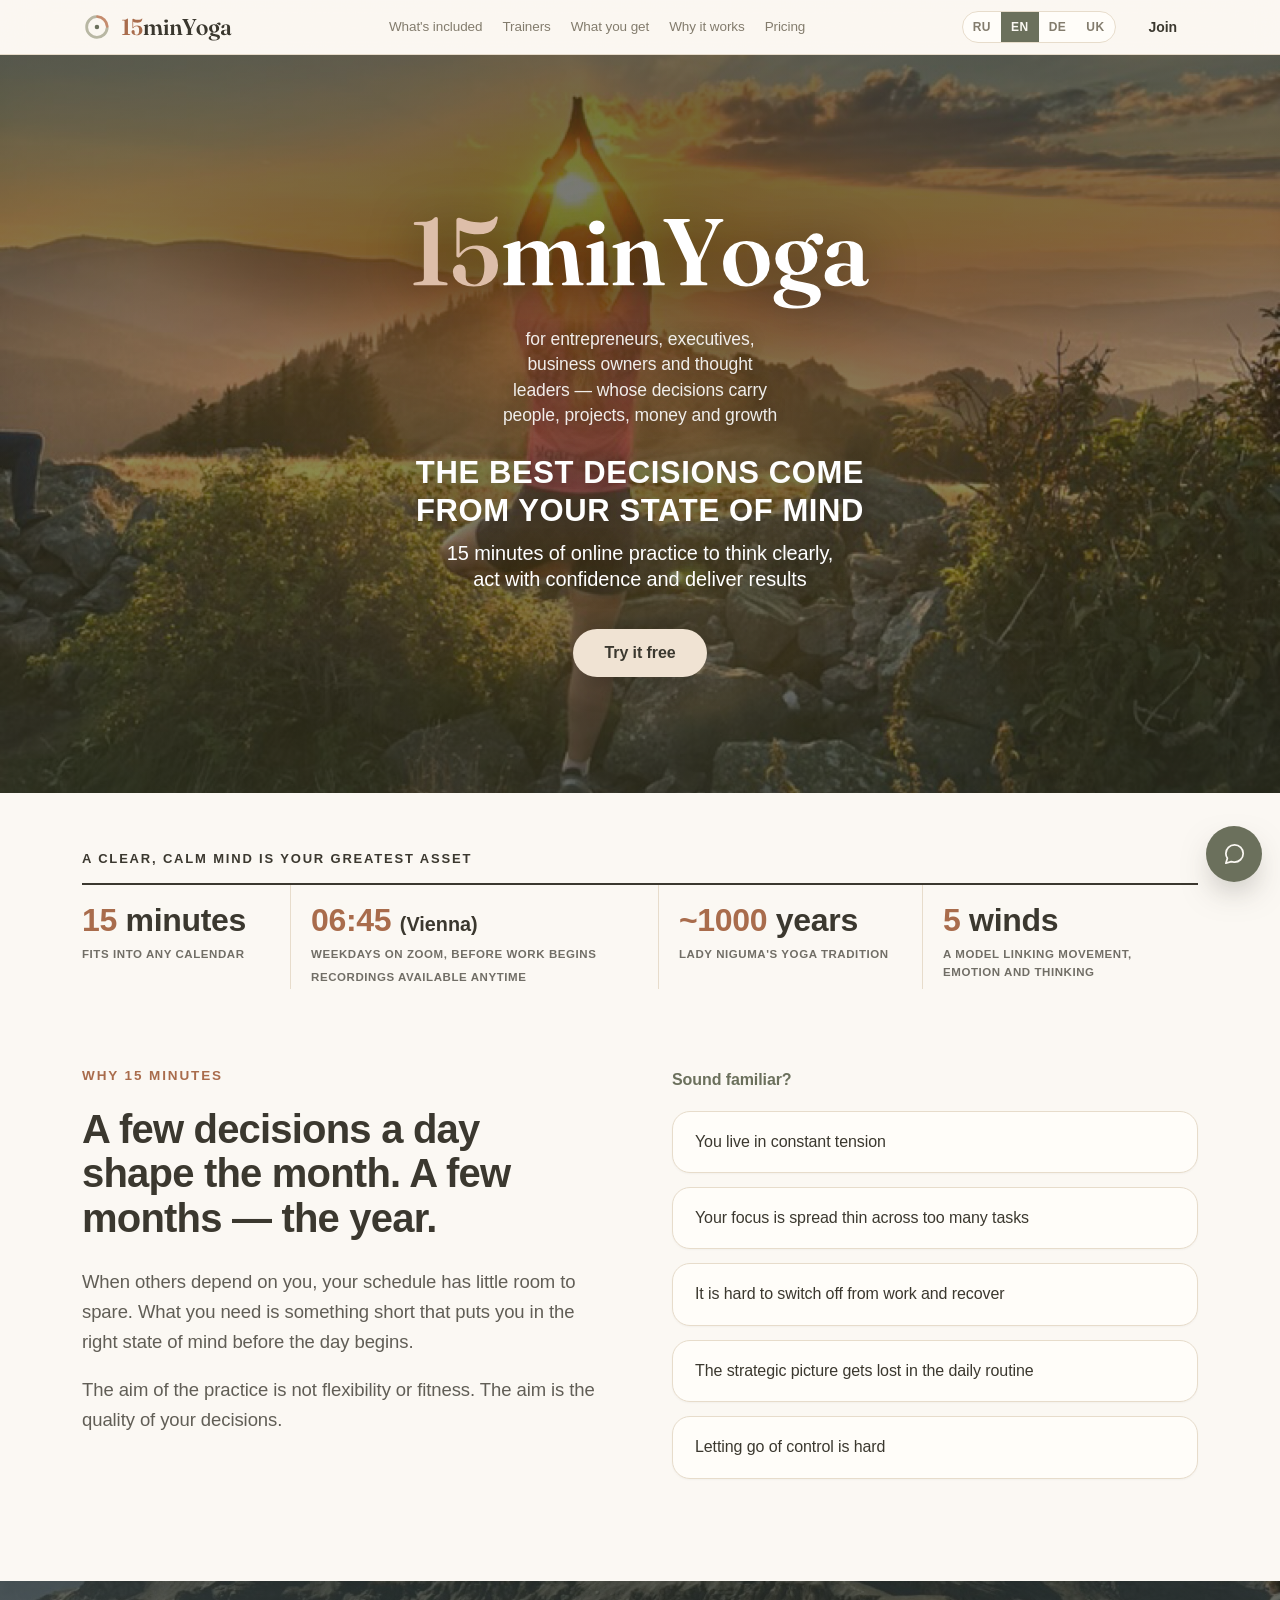
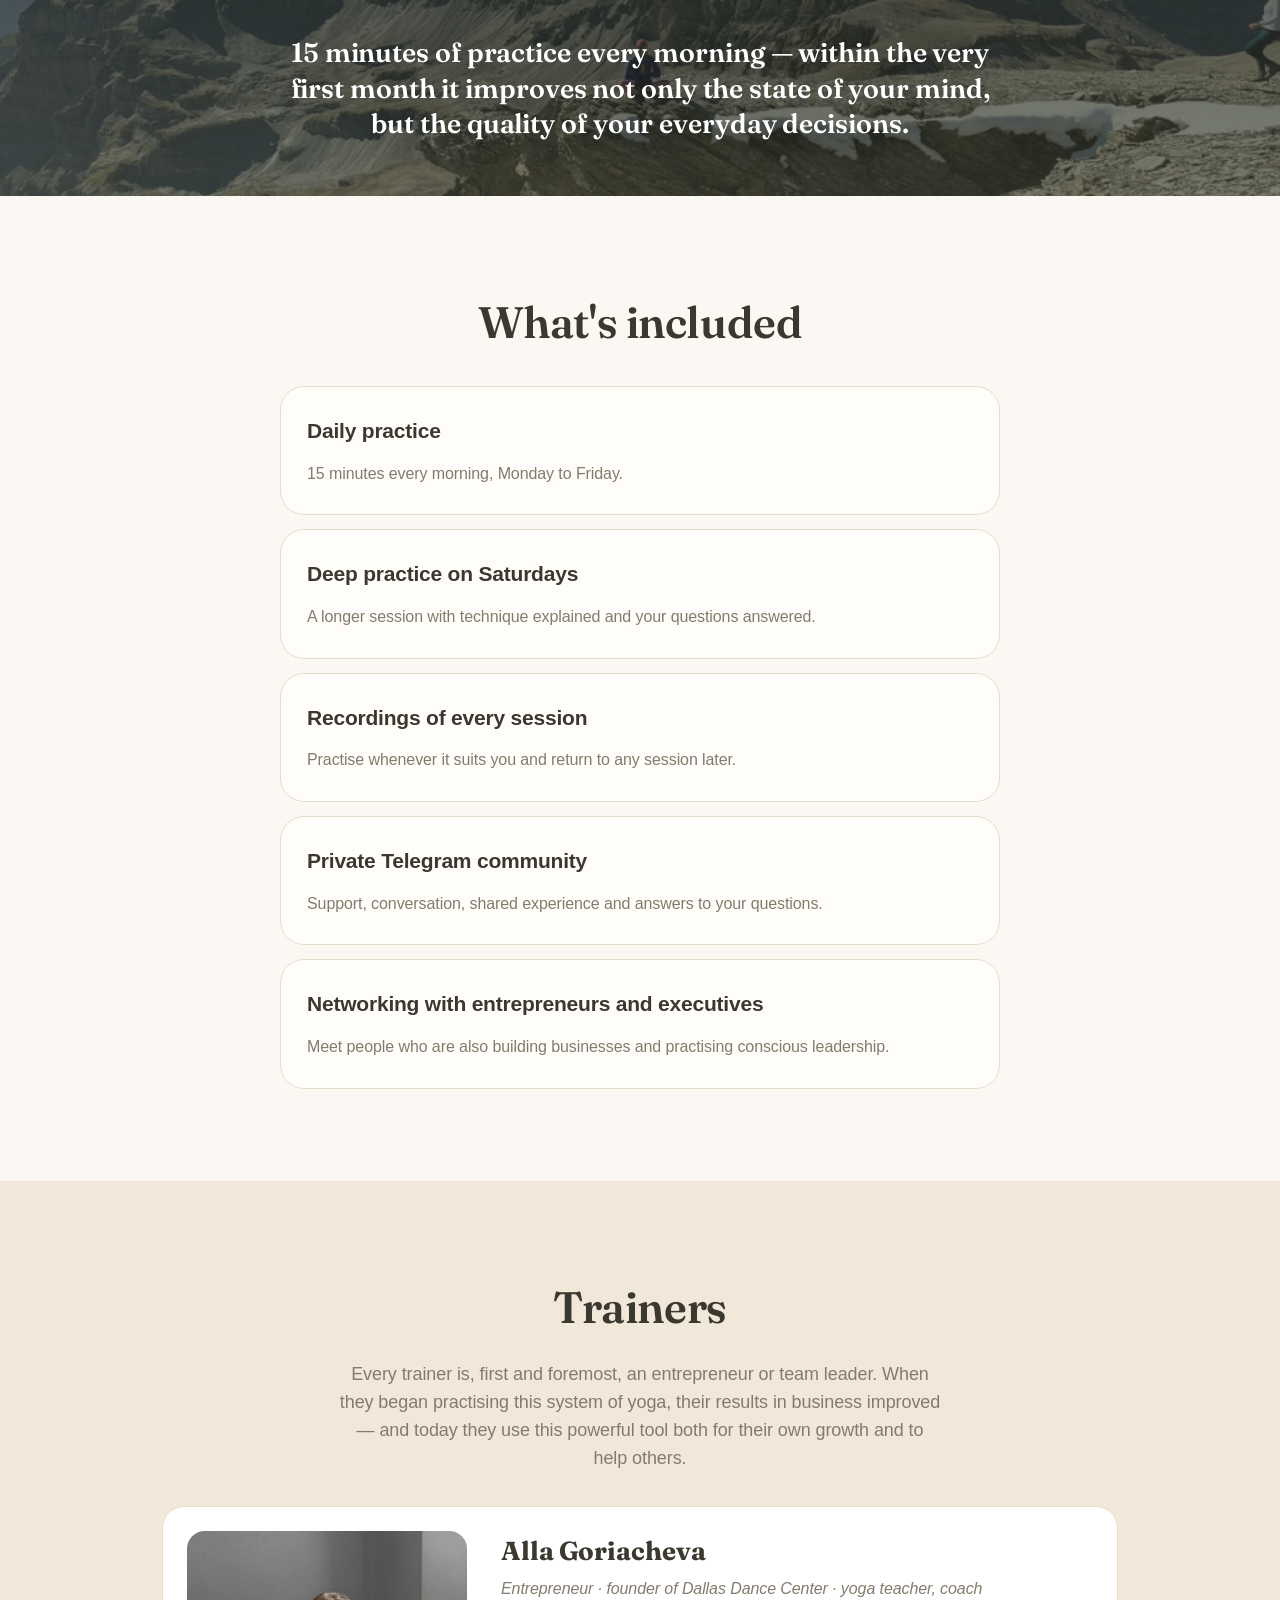
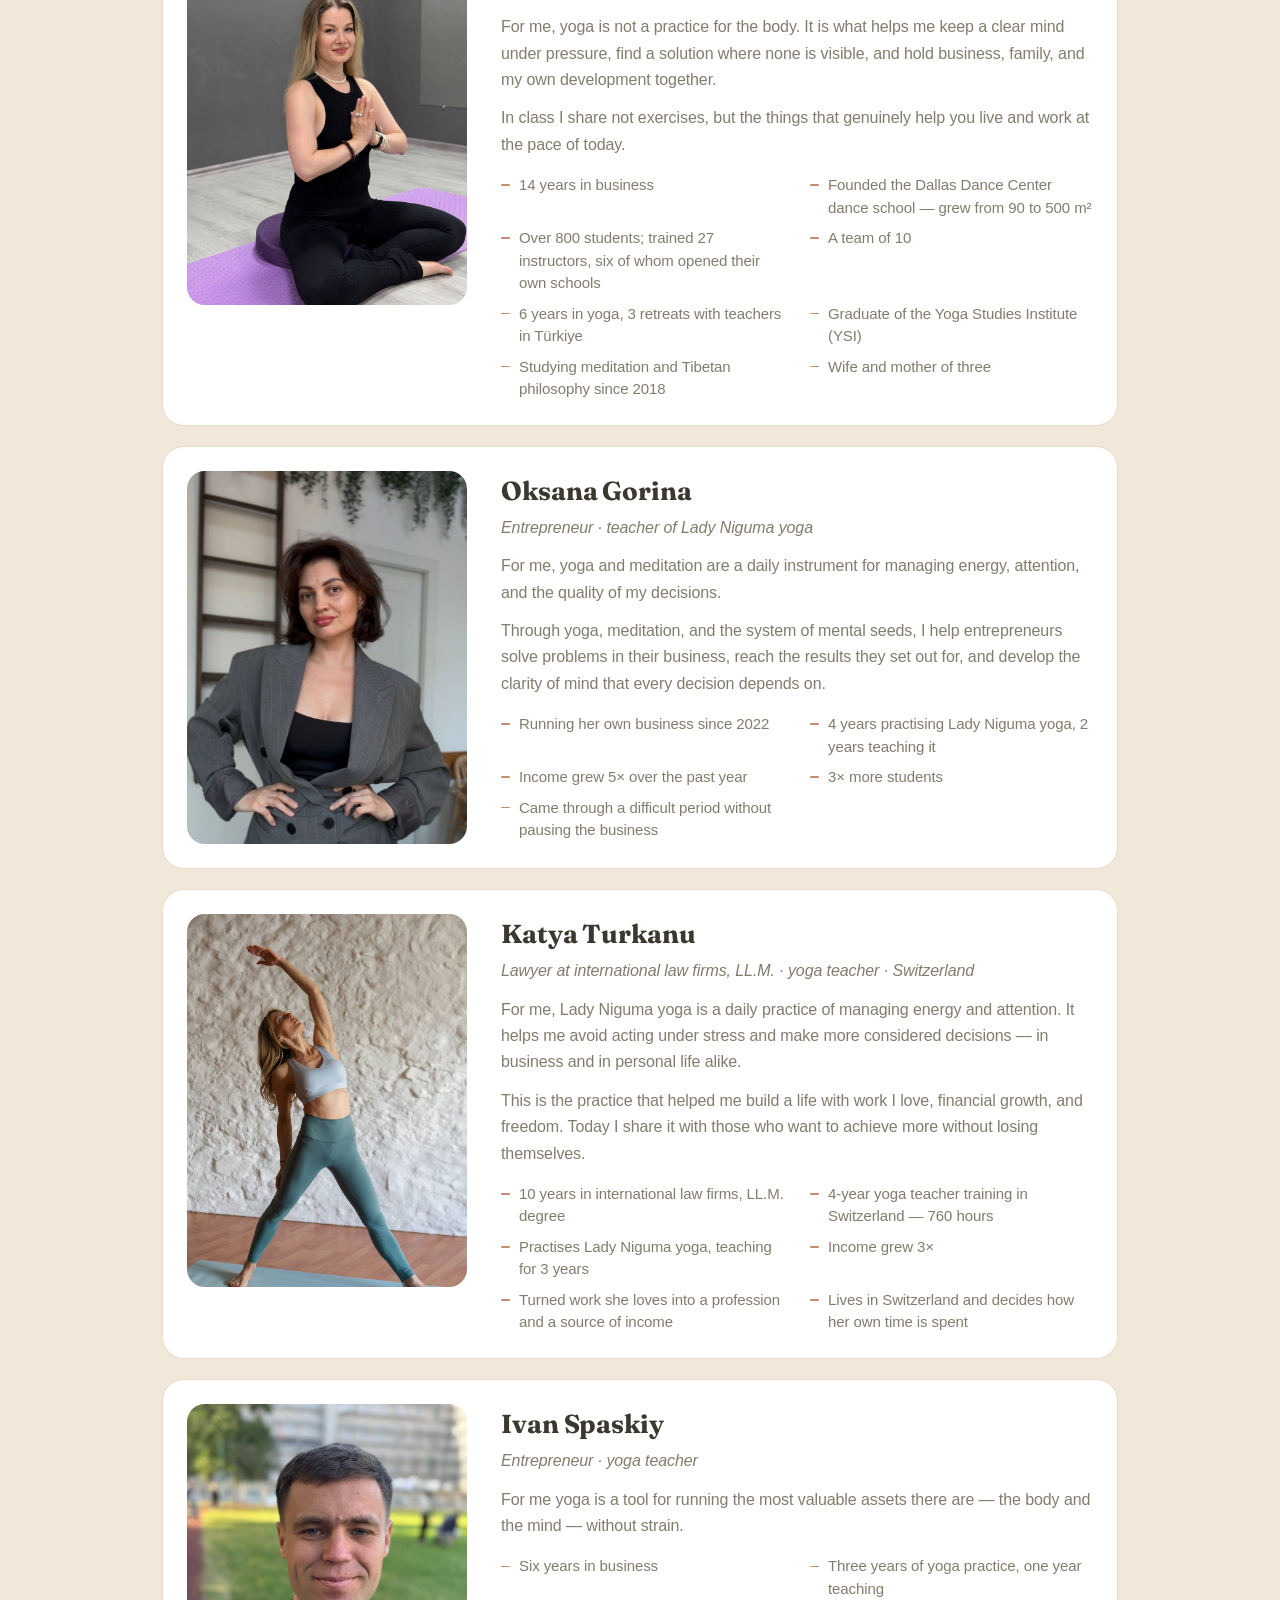
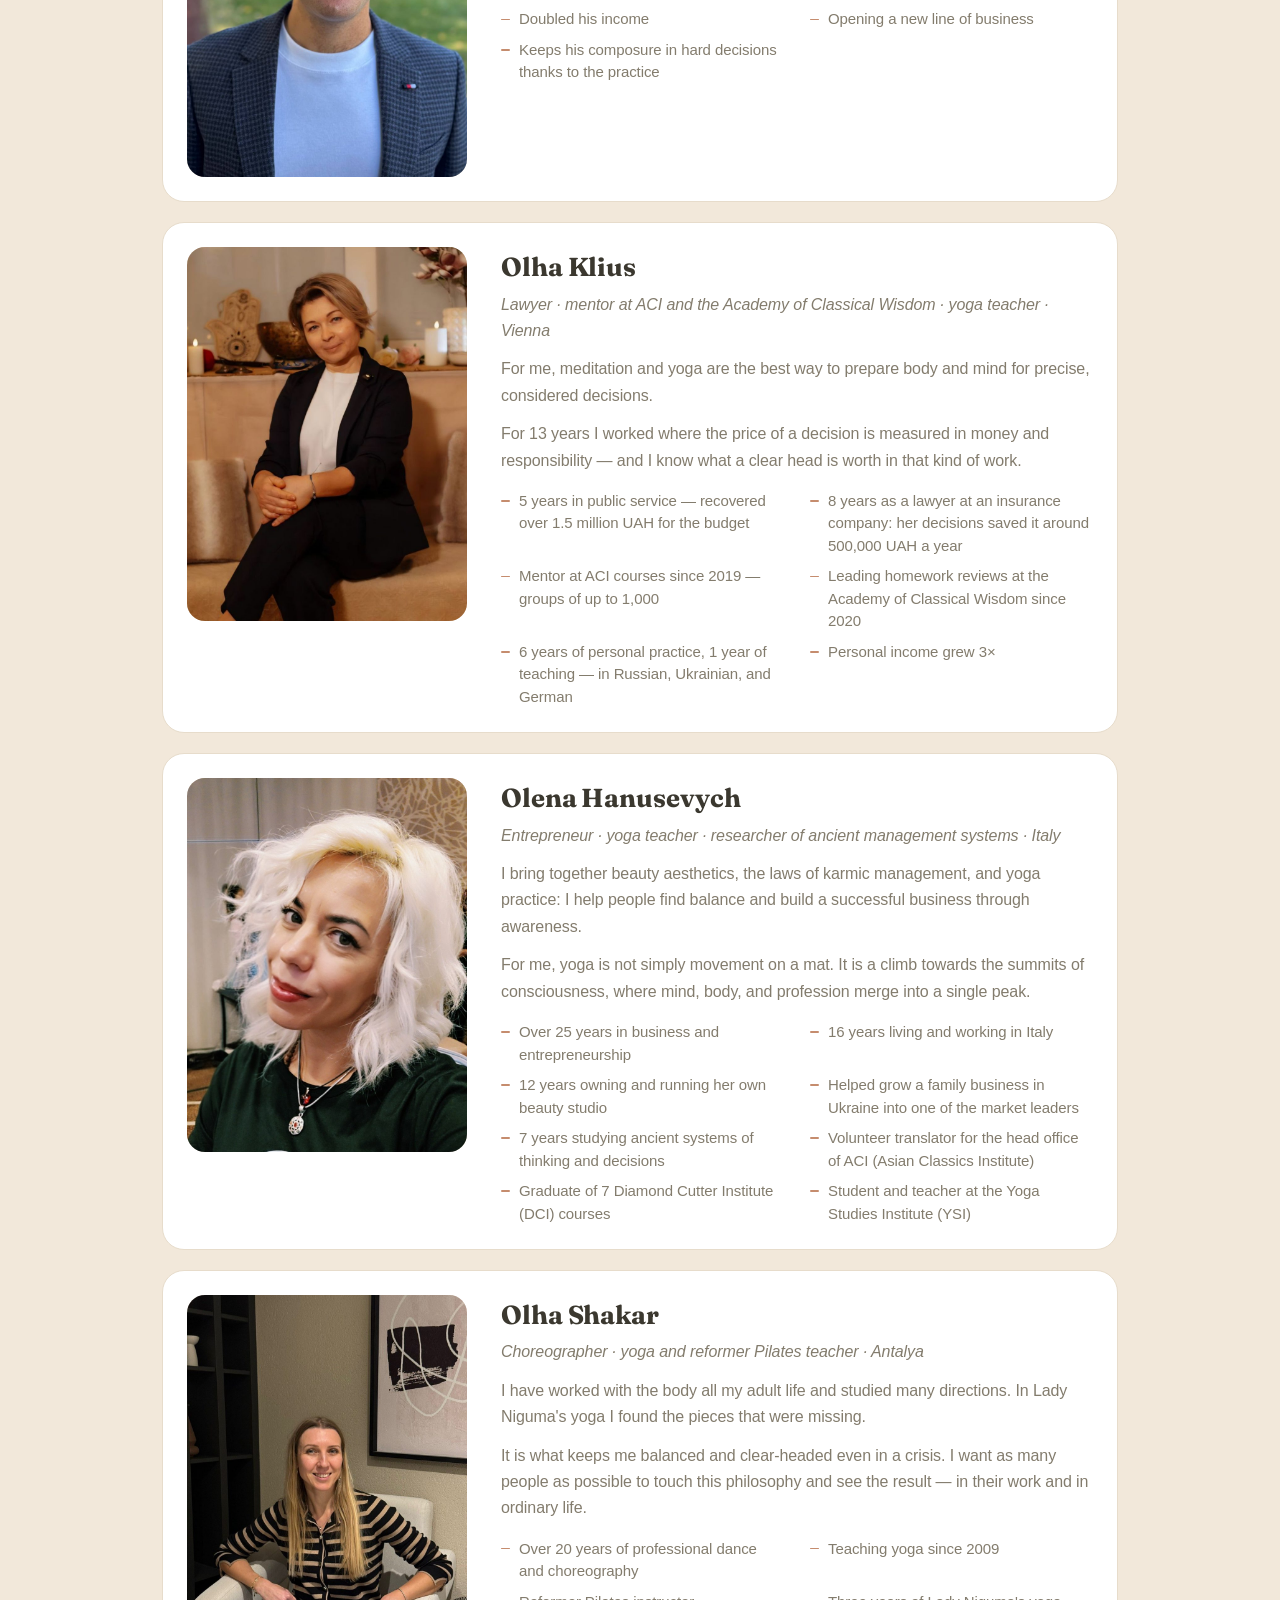
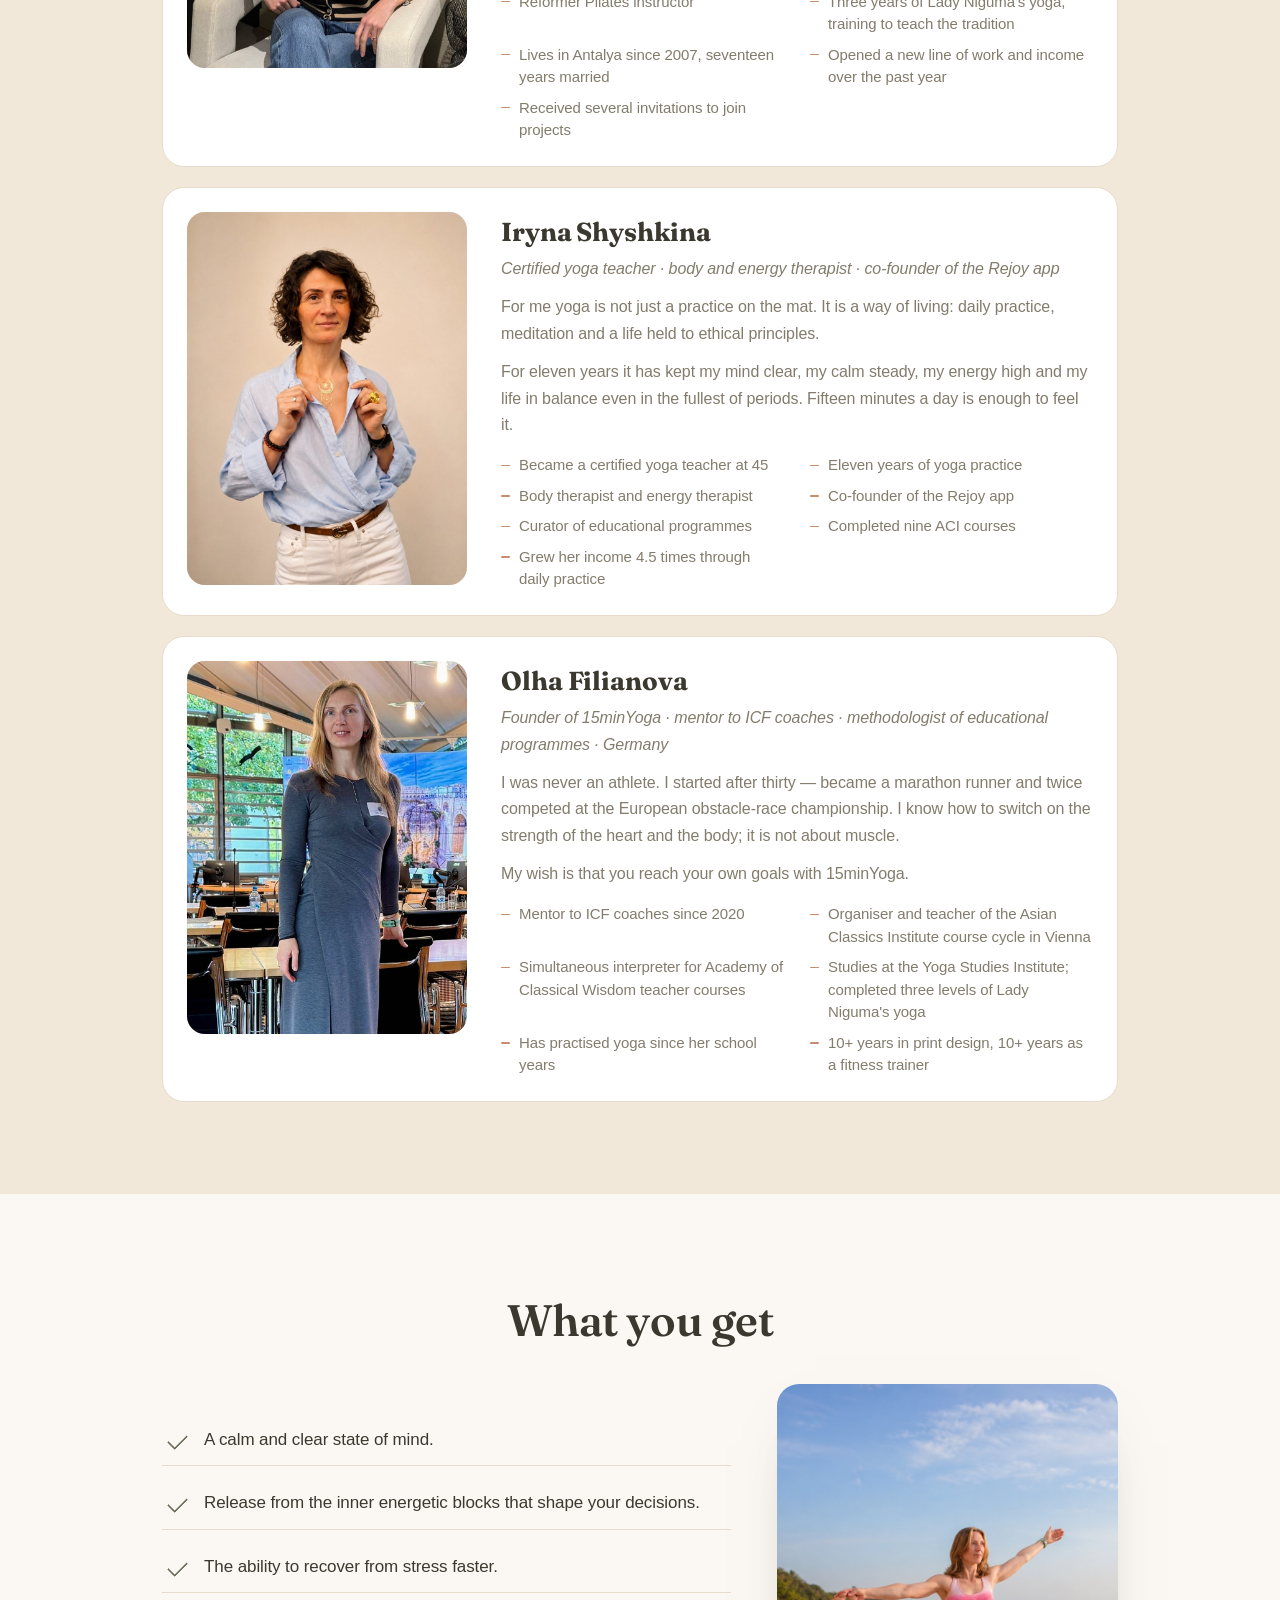
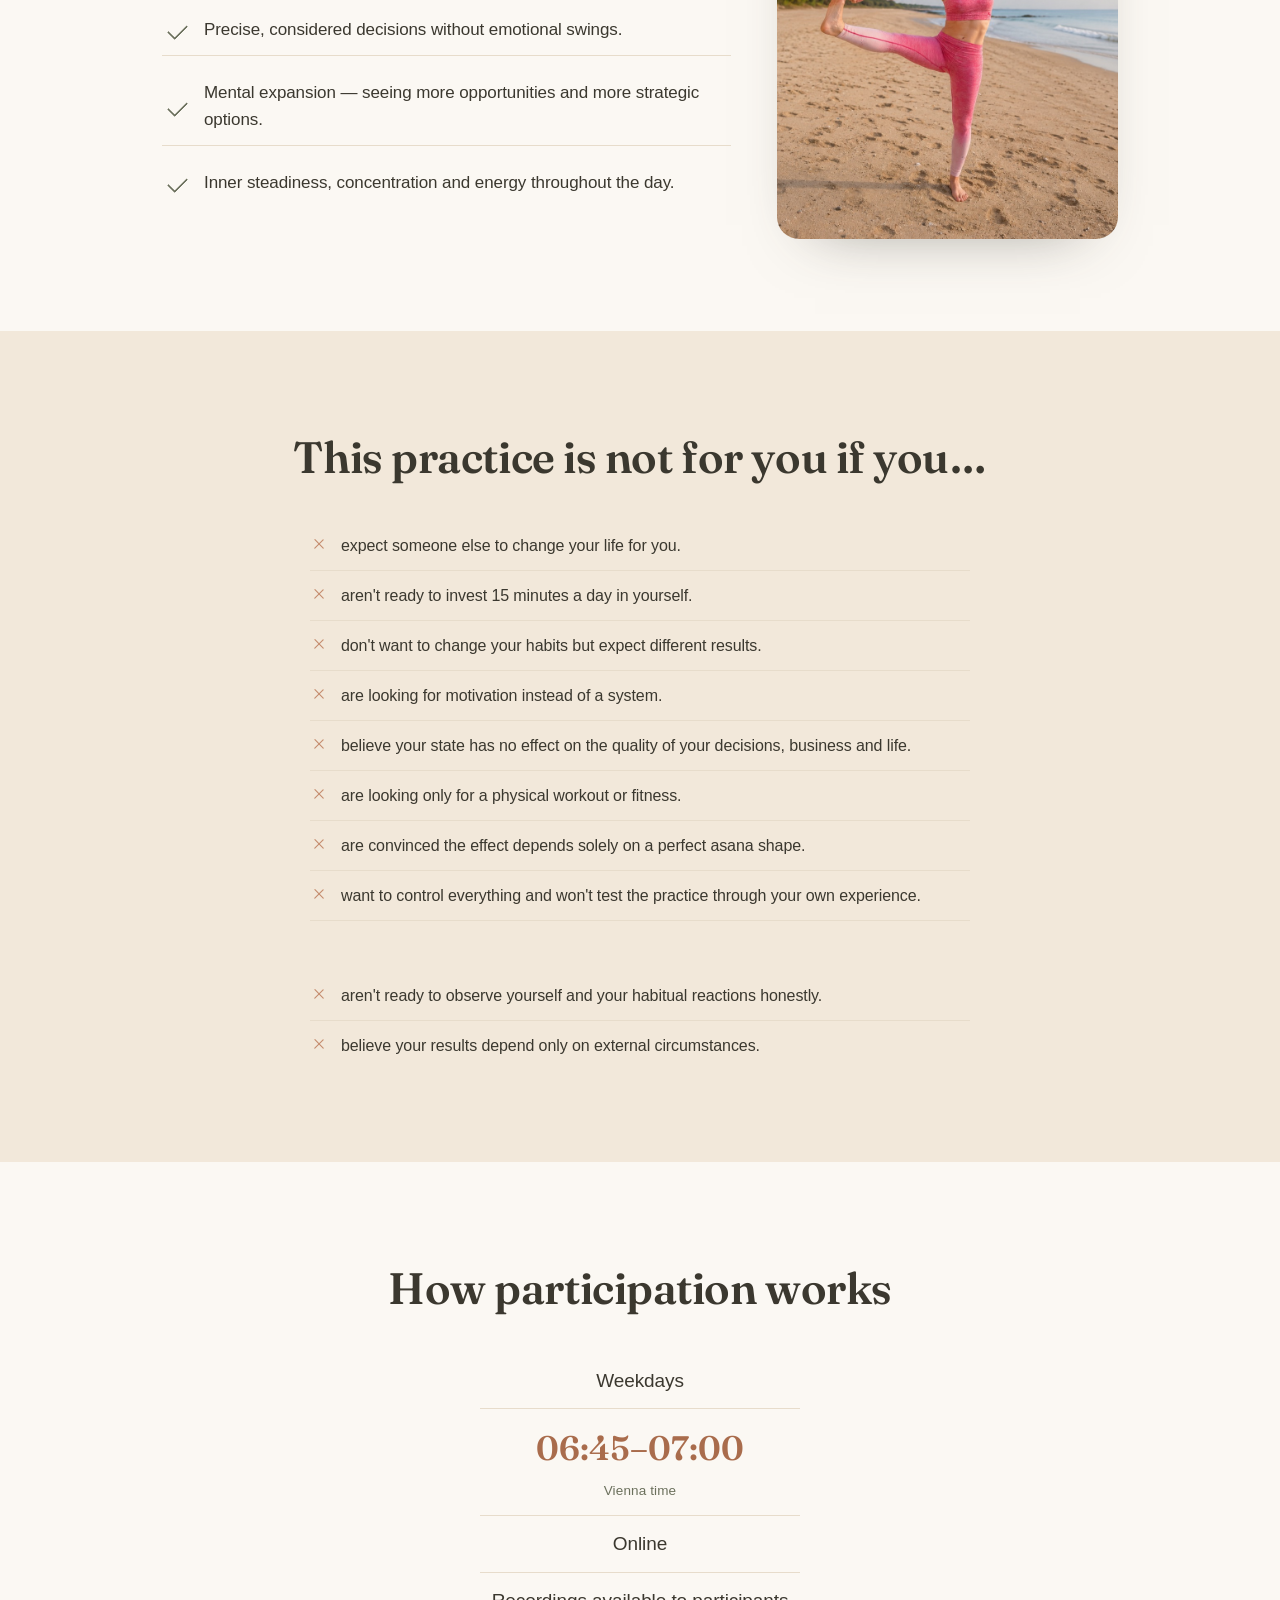
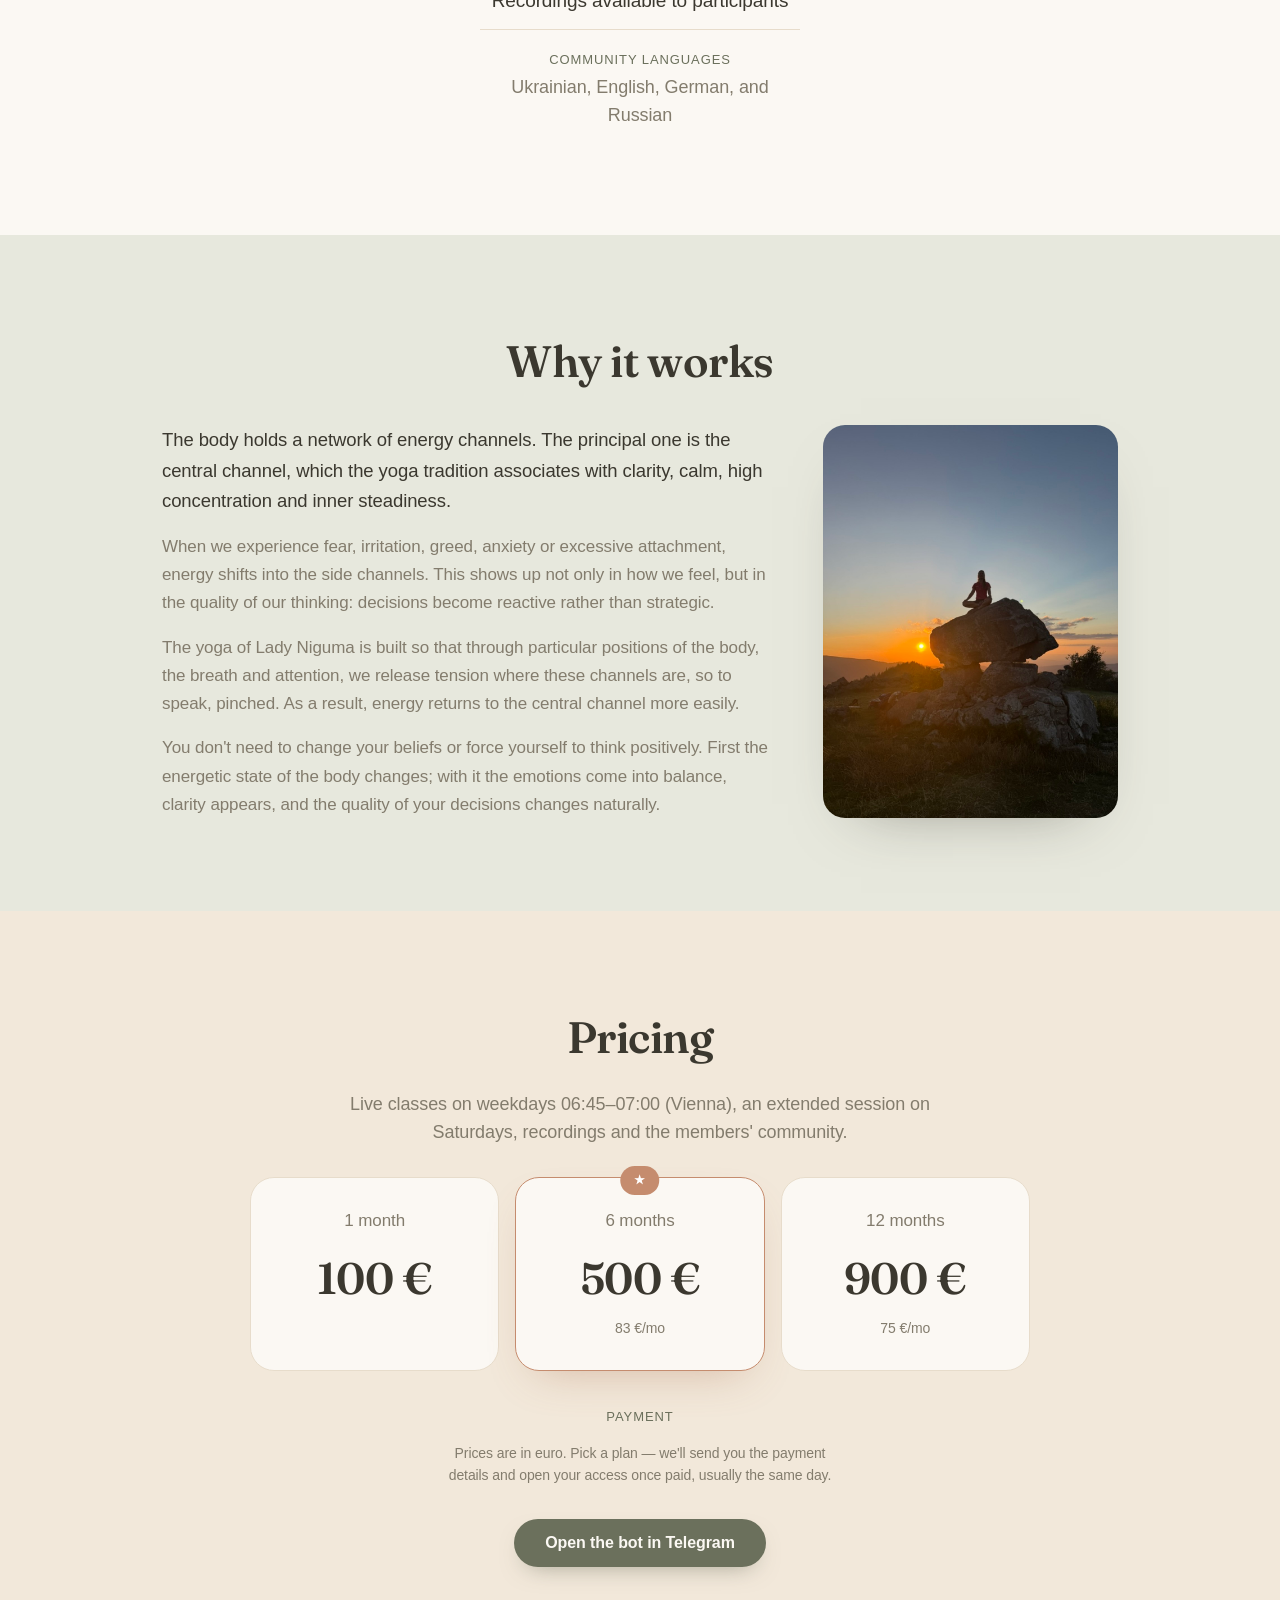
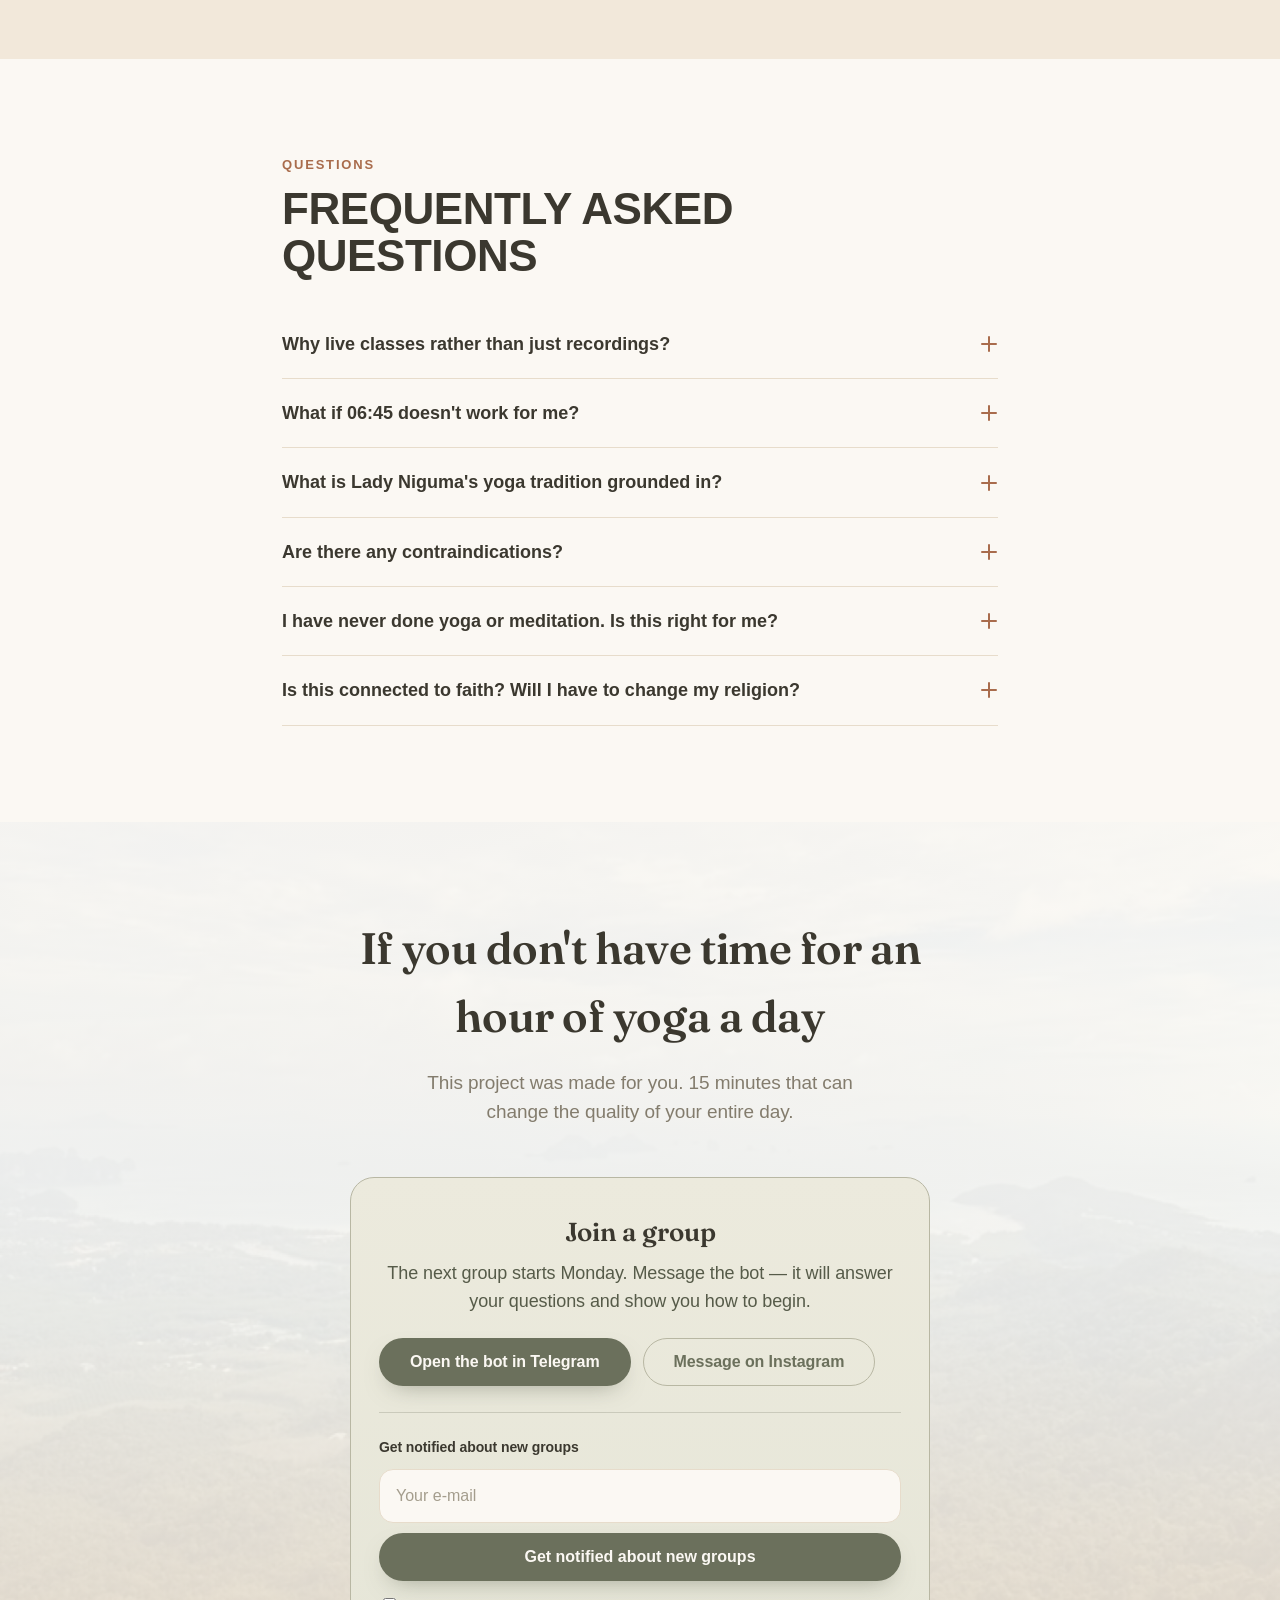
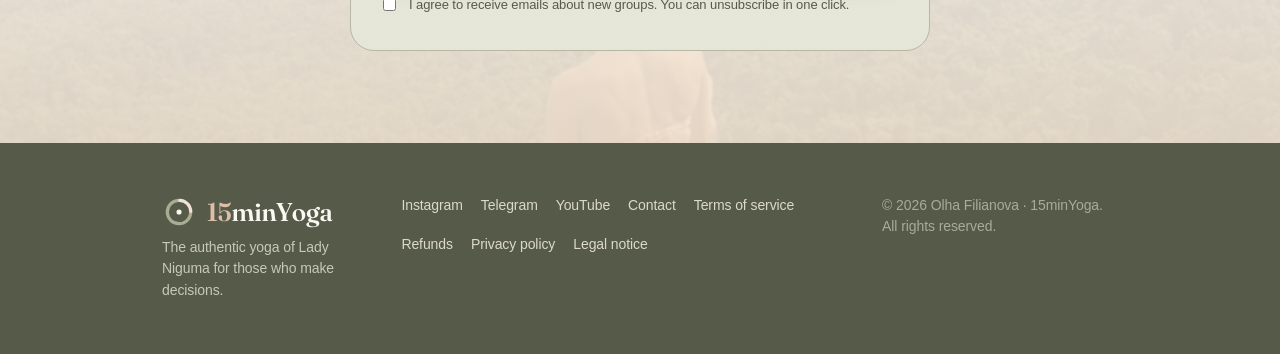
==== commit 368d7671: "Шапка не уезжает вбок на iPad; «Леді Нігуми» в украинском боте Русскому меню со ссылками и кнопкой н" ====
--- a/landing/index.html
+++ b/landing/index.html
@@ -37,7 +37,7 @@
   <link rel="preconnect" href="https://fonts.gstatic.com" crossorigin />
   <link rel="stylesheet"
     href="https://fonts.googleapis.com/css2?family=Fraunces:opsz,wght@9..144,400;9..144,500;9..144,600;9..144,700&display=swap" />
-  <link rel="stylesheet" href="css/styles.css?v=20261120f" />
+  <link rel="stylesheet" href="css/styles.css?v=20261120g" />
 </head>
 
 <body>
@@ -355,15 +355,15 @@
     </div>
   </footer>
 
-  <script src="js/icons.js?v=20261120f"></script>
-  <script src="js/translations.js?v=20261120f"></script>
-  <script src="js/config.js?v=20261120f"></script>
-  <script src="js/i18n.js?v=20261120f"></script>
-  <script src="js/main.js?v=20261120f"></script>
-  <script src="js/promo-stickers.js?v=20261120f" defer></script>
-  <script src="js/checkout.js?v=20261120f" defer></script>
-  <script src="js/chat-content.js?v=20261120f" defer></script>
-  <script src="js/chat.js?v=20261120f" defer></script>
+  <script src="js/icons.js?v=20261120g"></script>
+  <script src="js/translations.js?v=20261120g"></script>
+  <script src="js/config.js?v=20261120g"></script>
+  <script src="js/i18n.js?v=20261120g"></script>
+  <script src="js/main.js?v=20261120g"></script>
+  <script src="js/promo-stickers.js?v=20261120g" defer></script>
+  <script src="js/checkout.js?v=20261120g" defer></script>
+  <script src="js/chat-content.js?v=20261120g" defer></script>
+  <script src="js/chat.js?v=20261120g" defer></script>
 </body>
 
 </html>
--- a/landing/css/styles.css
+++ b/landing/css/styles.css
@@ -106,7 +106,9 @@
   -webkit-backdrop-filter: saturate(180%) blur(20px);
   border-bottom: 1px solid var(--line);
 }
-.nav__inner { height: var(--nav-h); display: flex; align-items: center; justify-content: space-between; gap: 12px; }
+/* Шапка шире обычного контейнера (1160 px, как полоса цифр и блок под ней):
+   с ссылками меню, языками и кнопкой ей нужно до 1021 px (русский). */
+.nav__inner { max-width: 1160px; height: var(--nav-h); display: flex; align-items: center; justify-content: space-between; gap: 12px; }
 .nav__logo { display: flex; align-items: center; flex: 0 0 auto; }
 /* flex items shrink to zero by default — pin the logo so it never collapses */
 .nav__logo img { height: 30px; width: auto; flex: 0 0 auto; }
@@ -355,8 +357,14 @@
   .footer__inner { flex-direction: row; justify-content: space-between; align-items: flex-start; }
 }
 
+/* Ссылки меню — только там, где помещаются на всех языках вместе с кнопкой:
+   русскому меню нужно 1021 px, на 900–1099 px (iPad в альбомной ориентации)
+   страница уезжала вбок. Уже 1100 px — логотип, языки и «Присоединиться». */
+@media (min-width: 1100px) {
+  .nav__links { display: flex; }
+}
+
 @media (min-width: 900px) {
-  .nav__links { display: flex; }
   .section { padding: 92px 0; }
   .cards { grid-template-columns: repeat(3, 1fr); }
 }
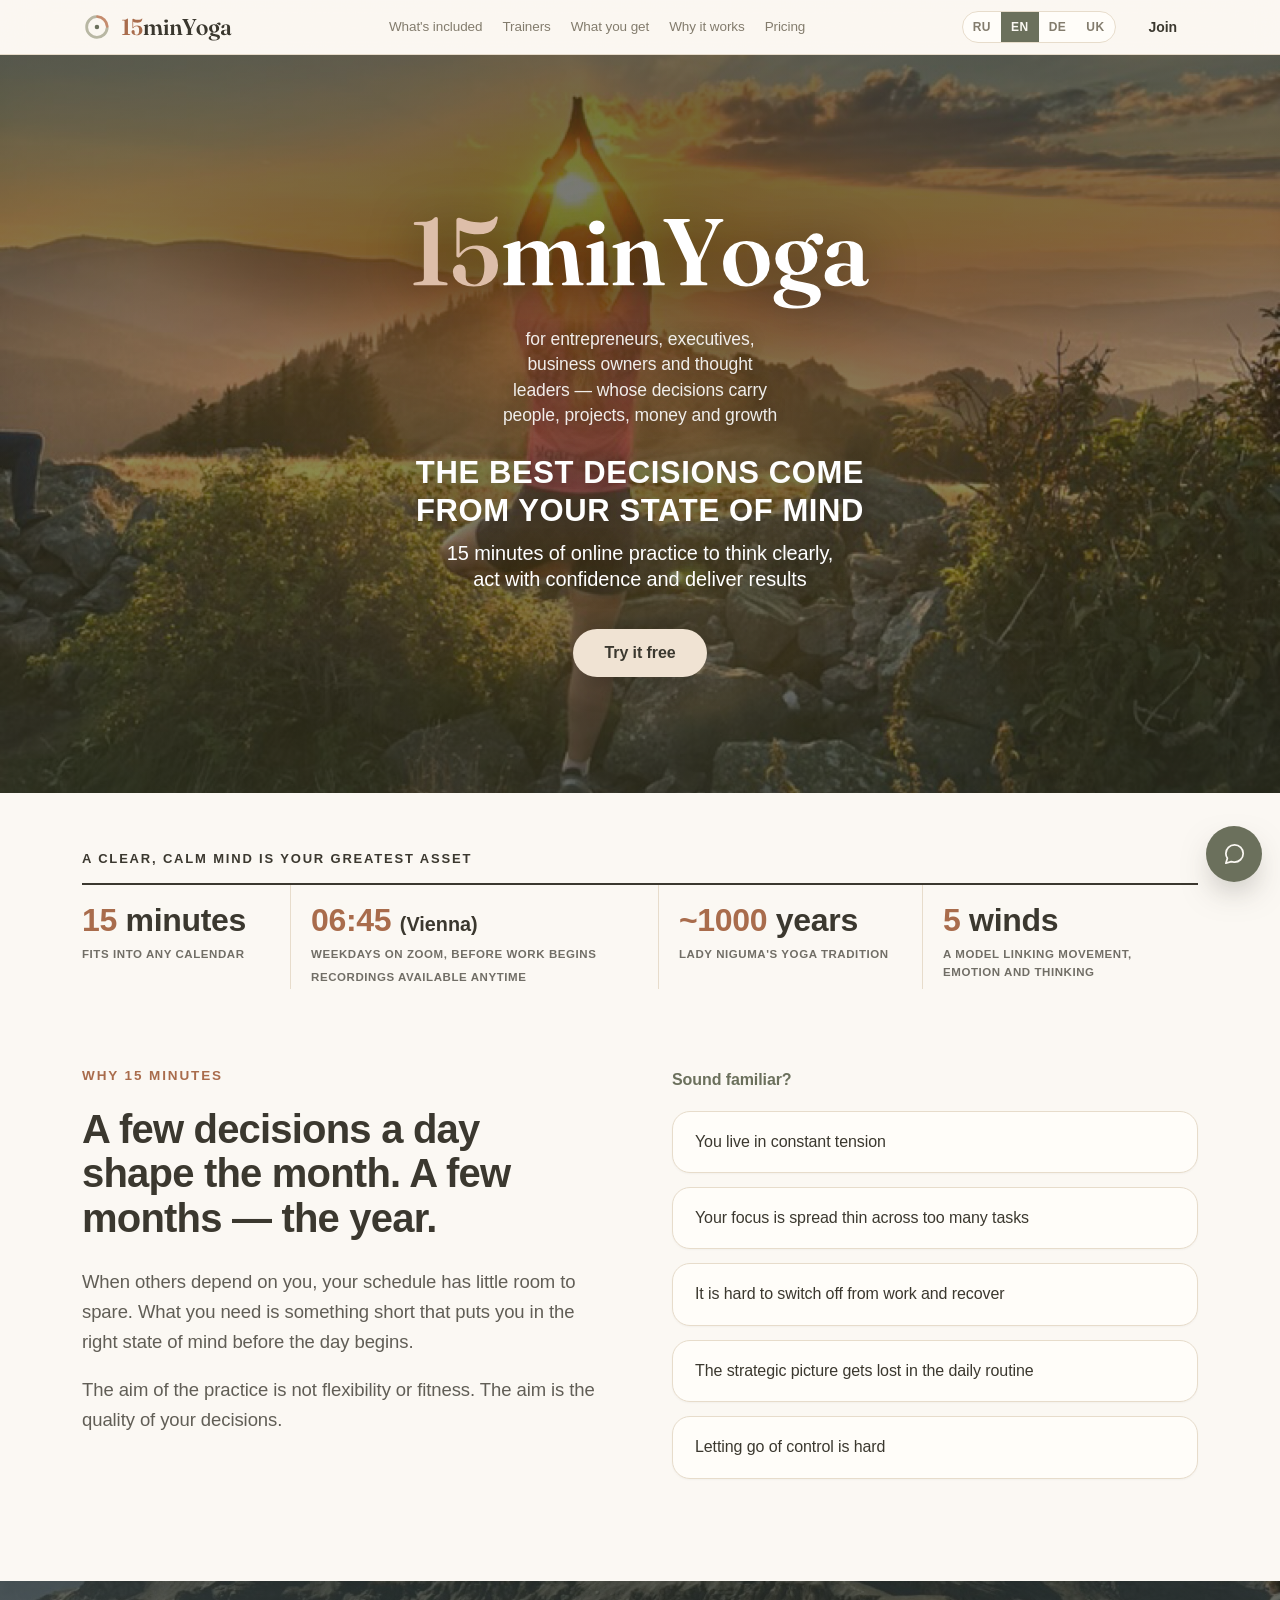
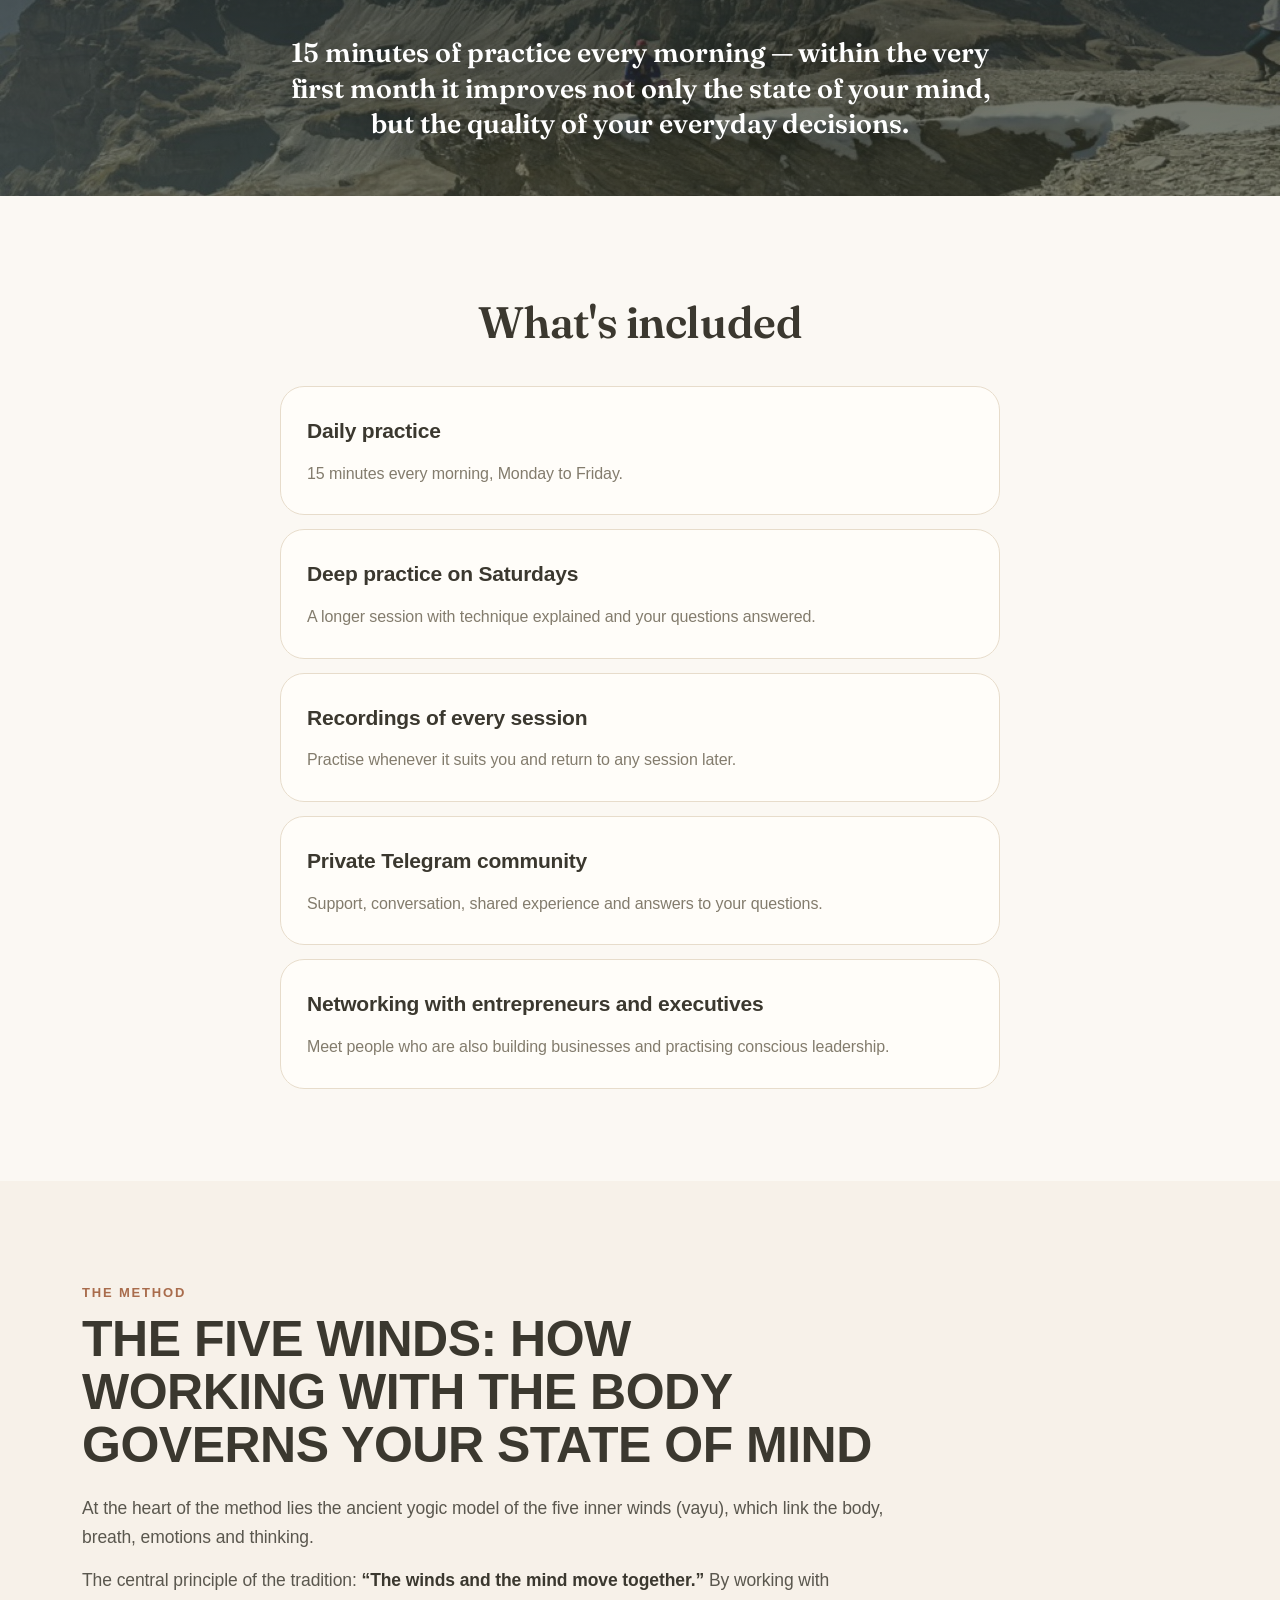
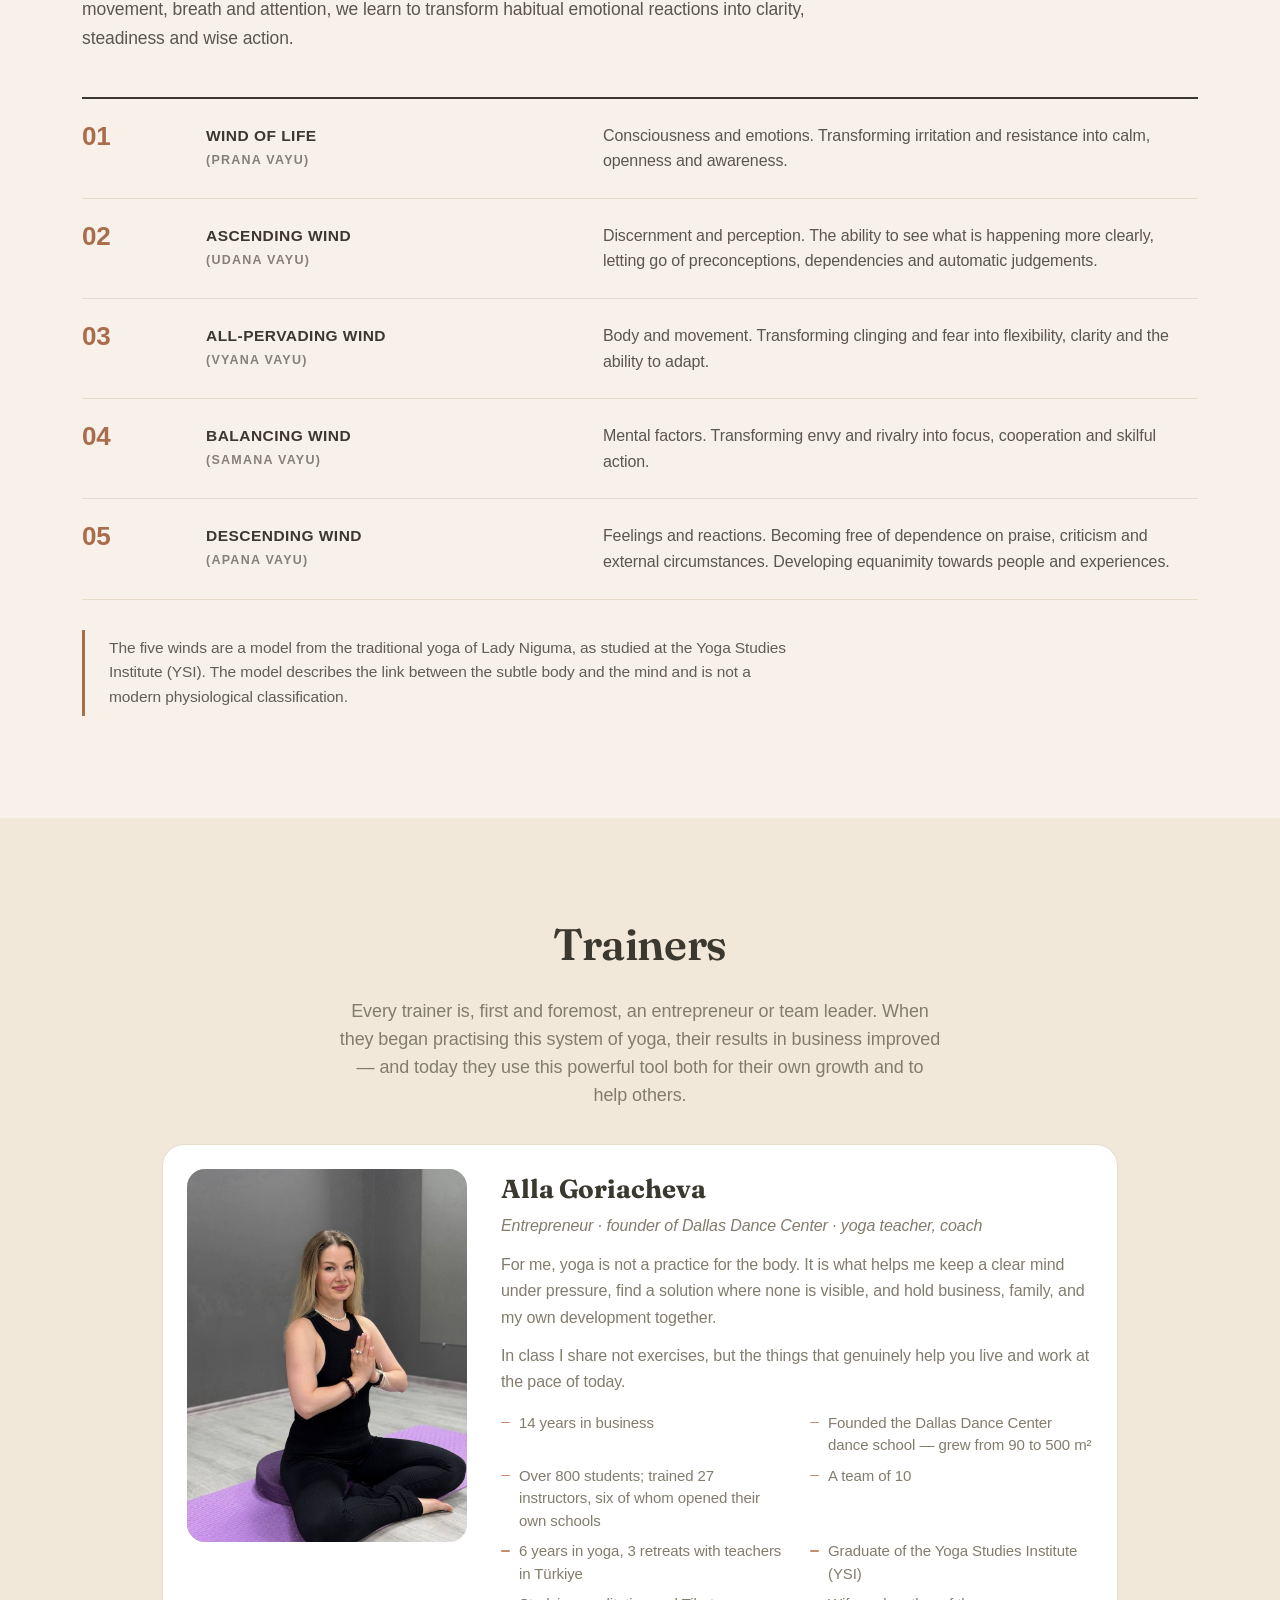
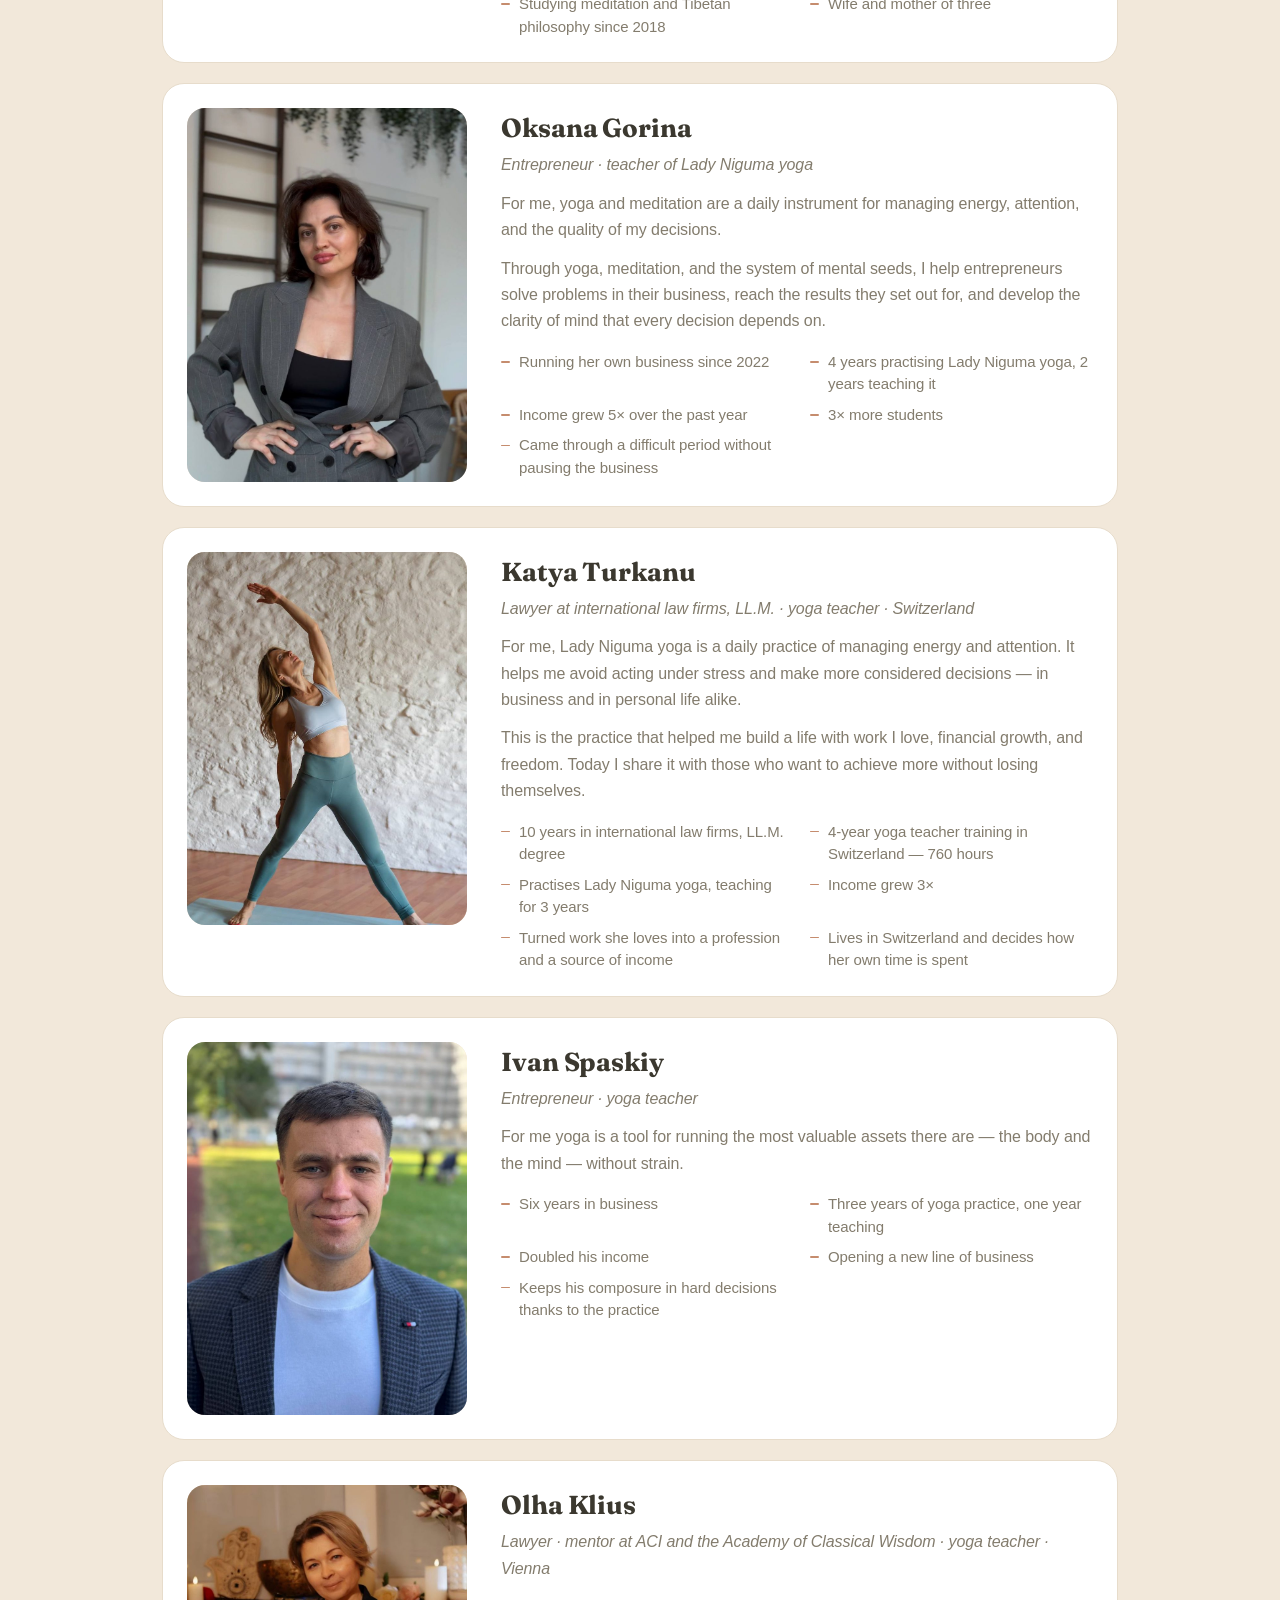
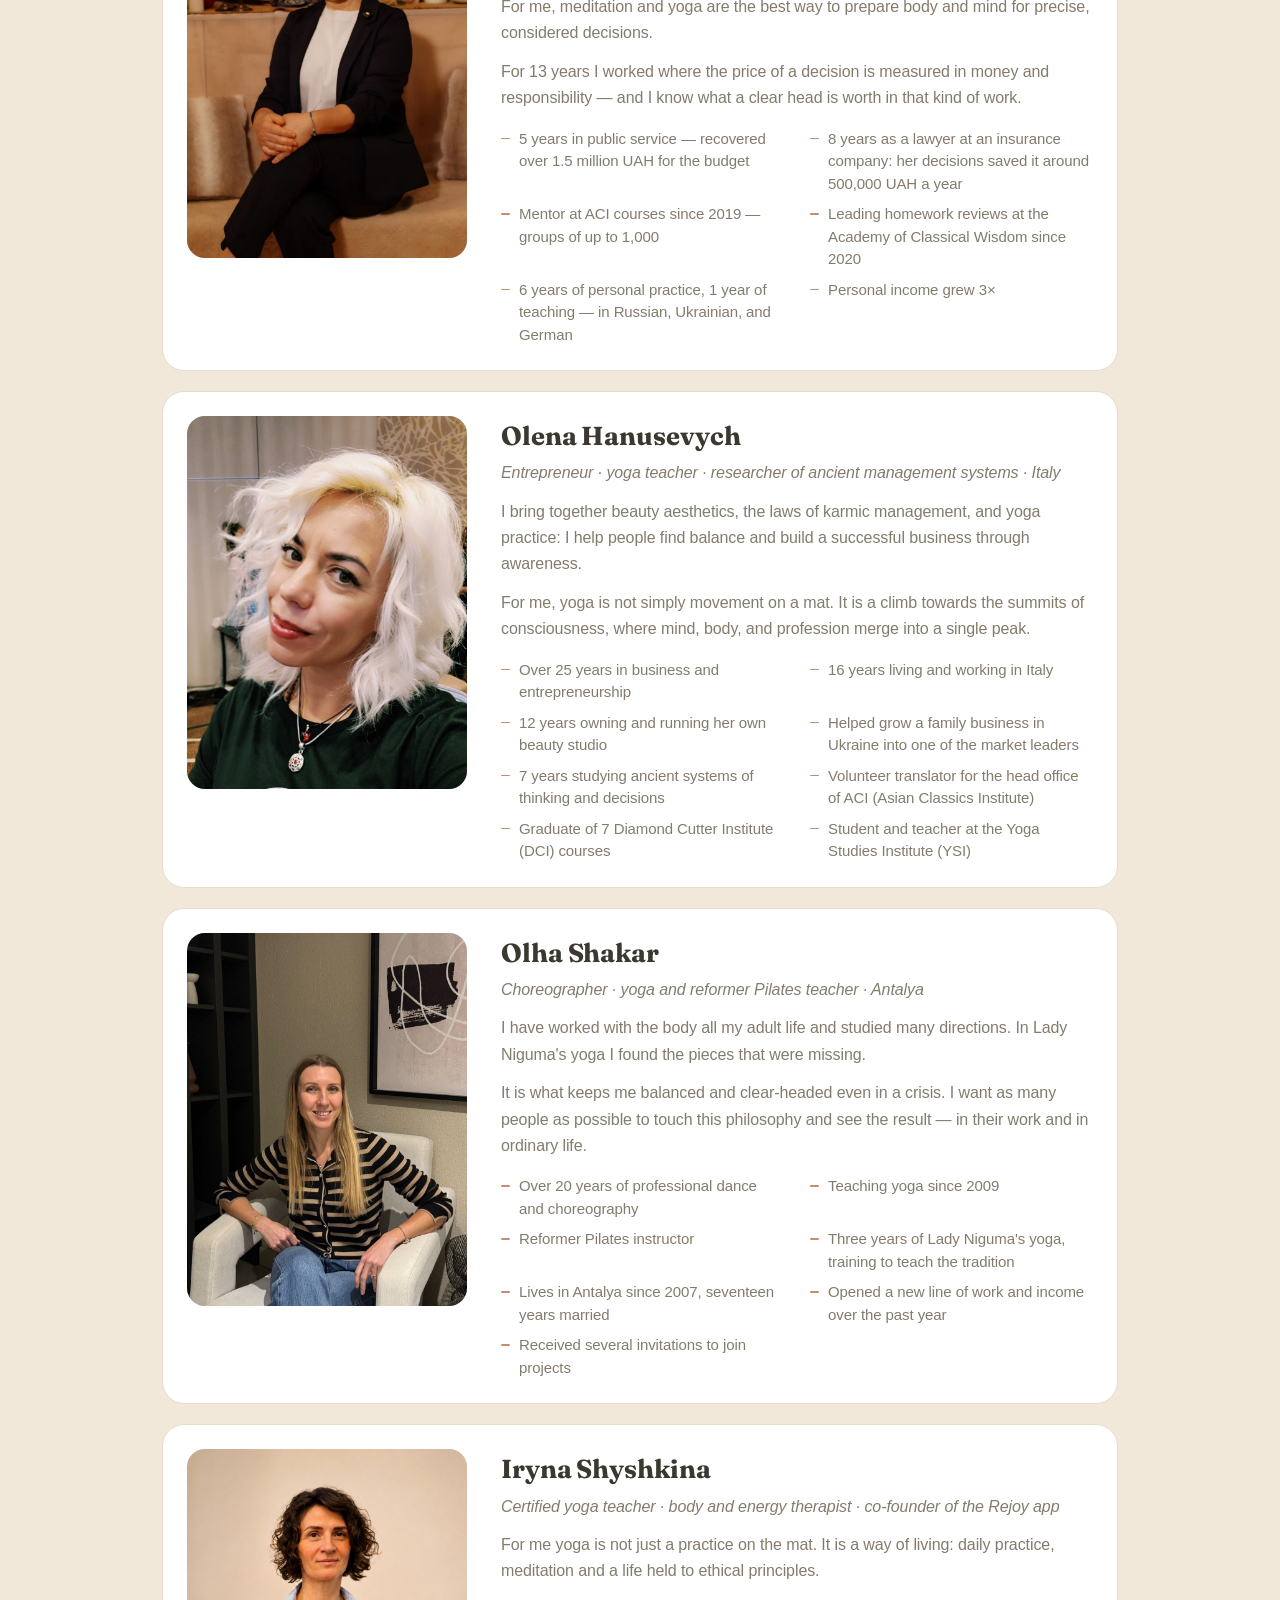
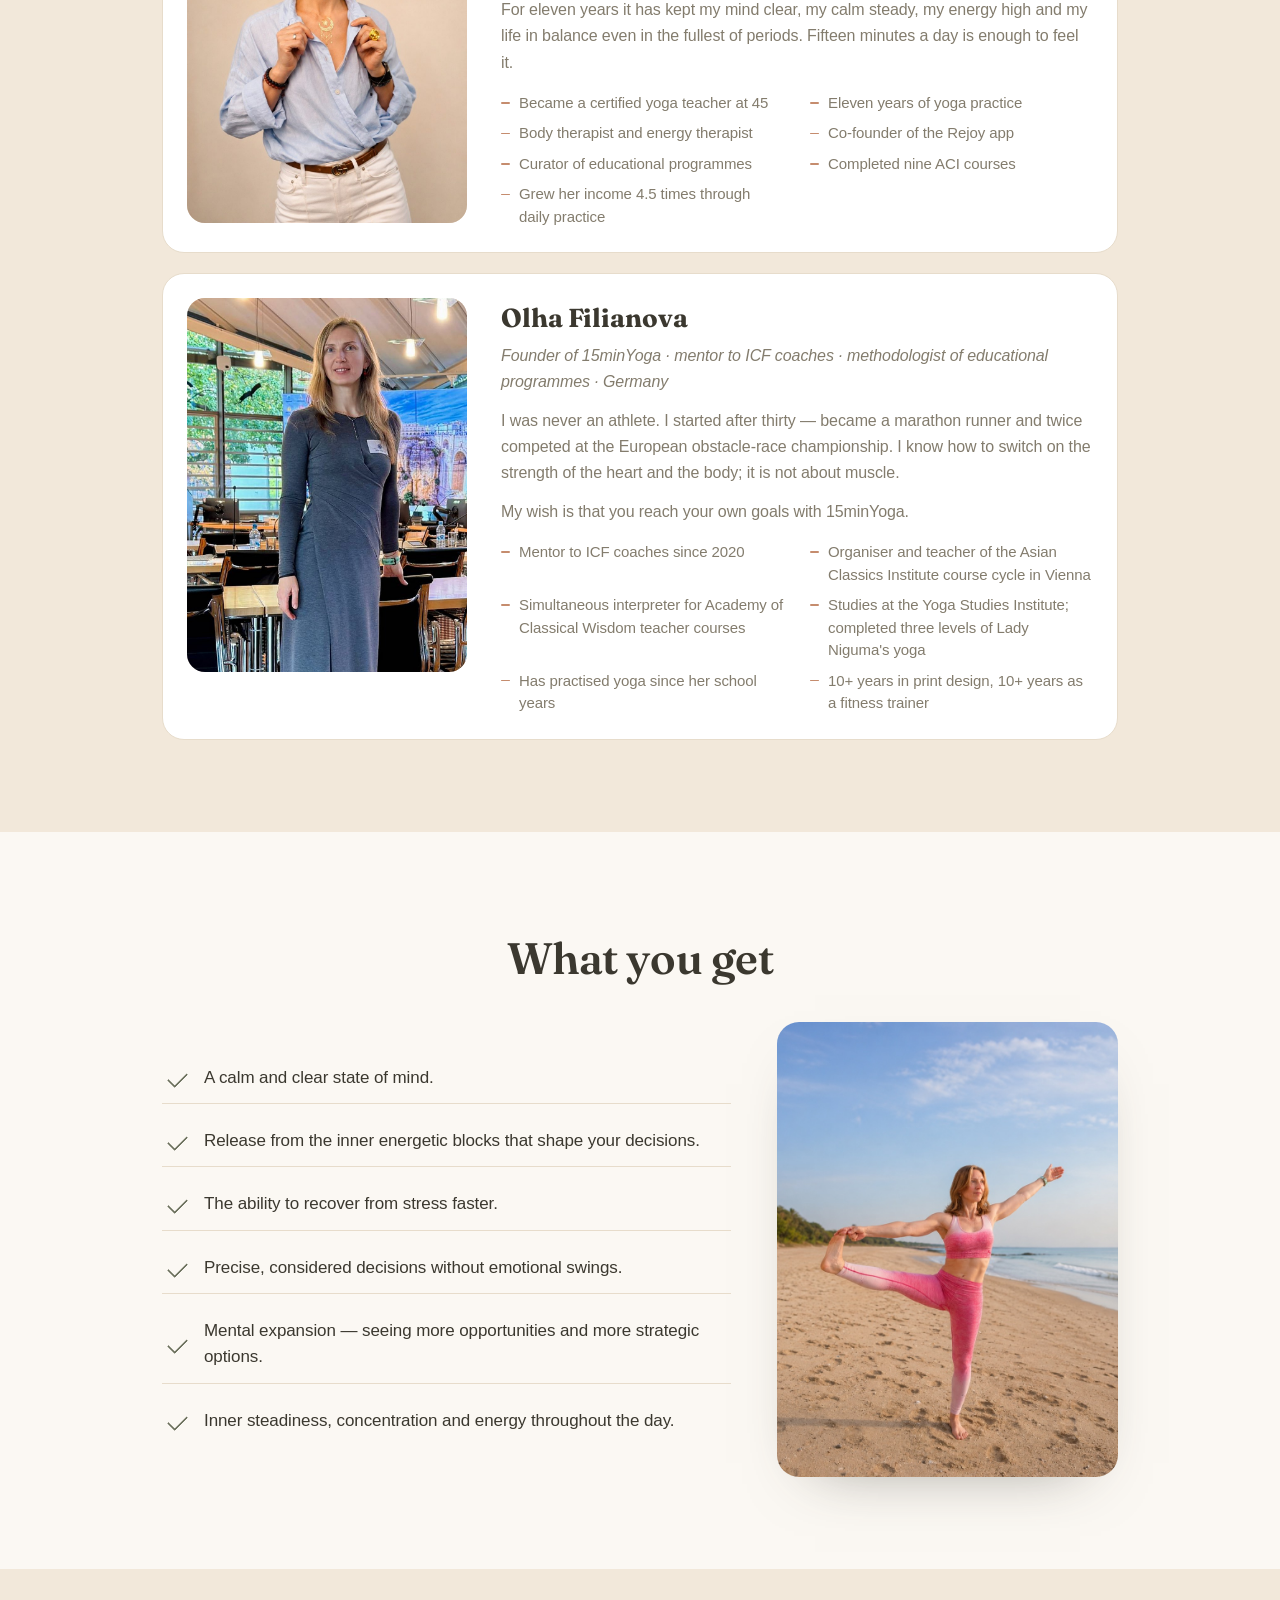
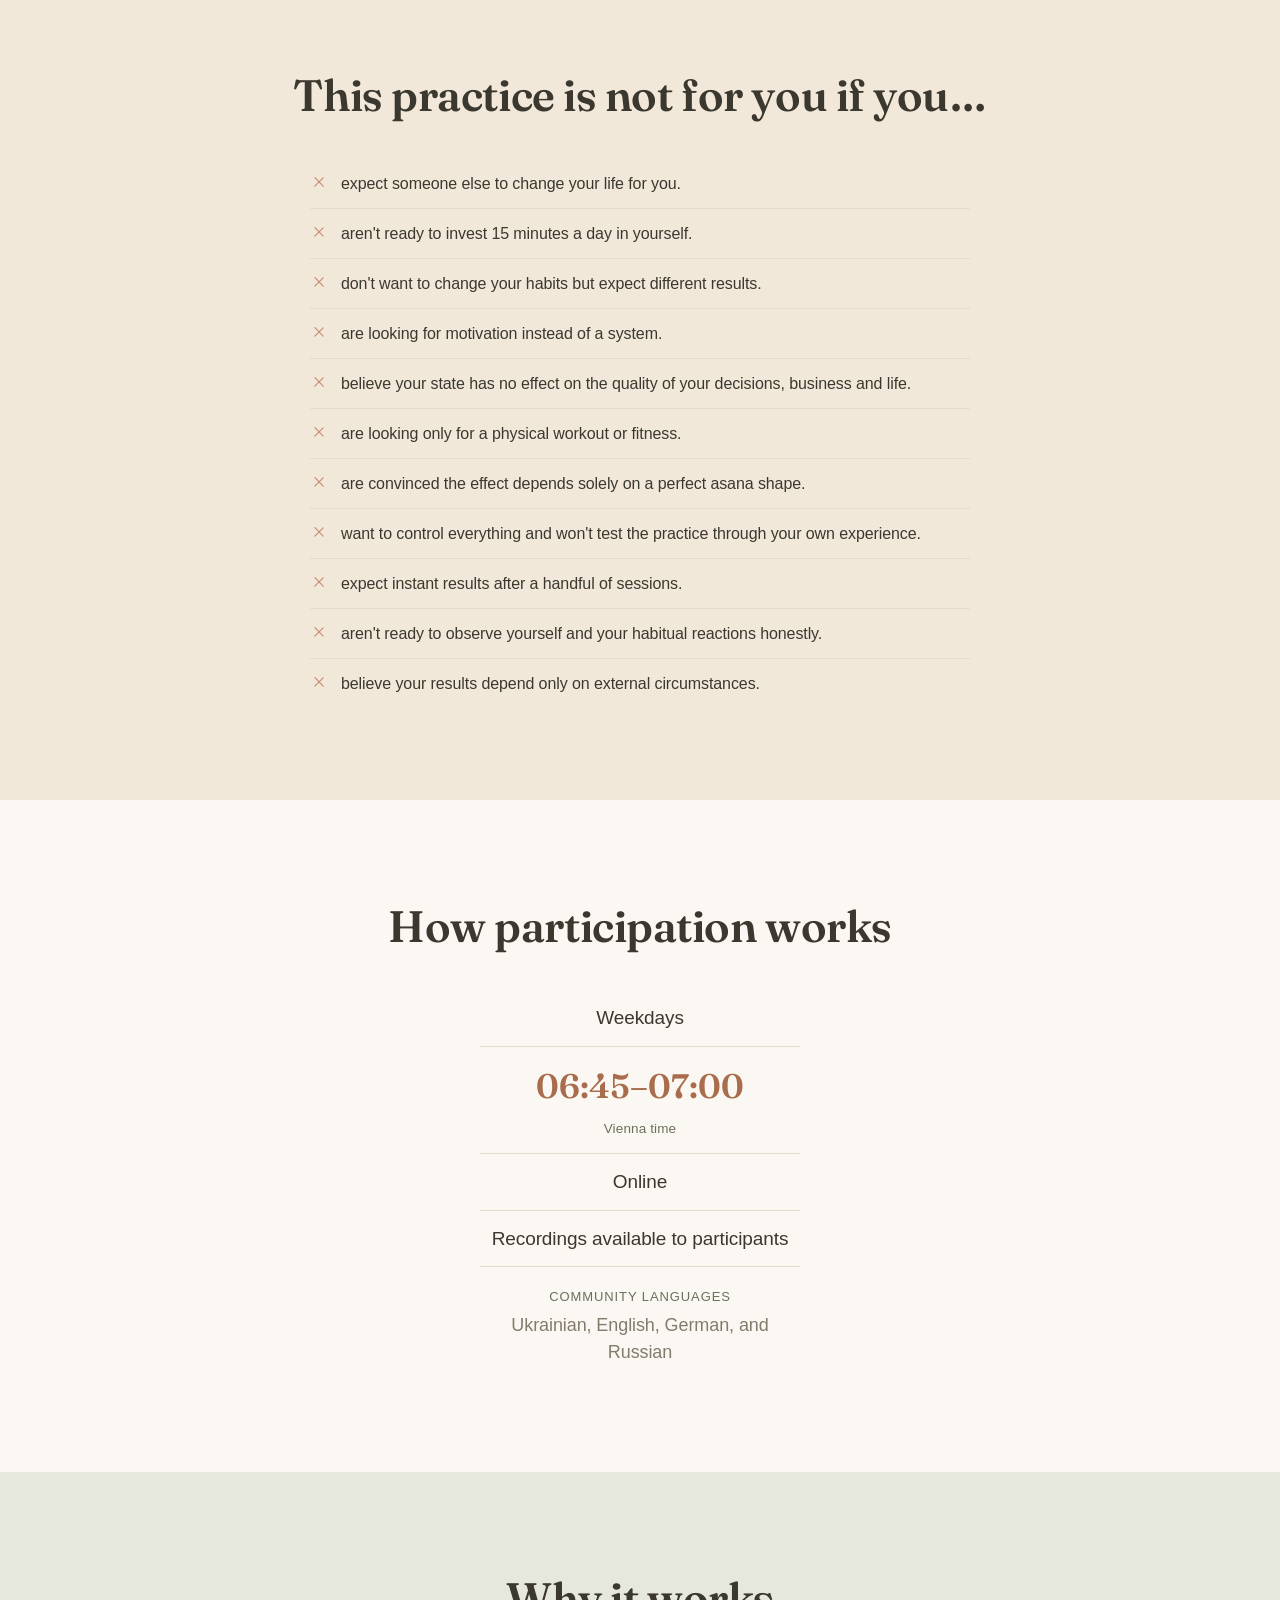
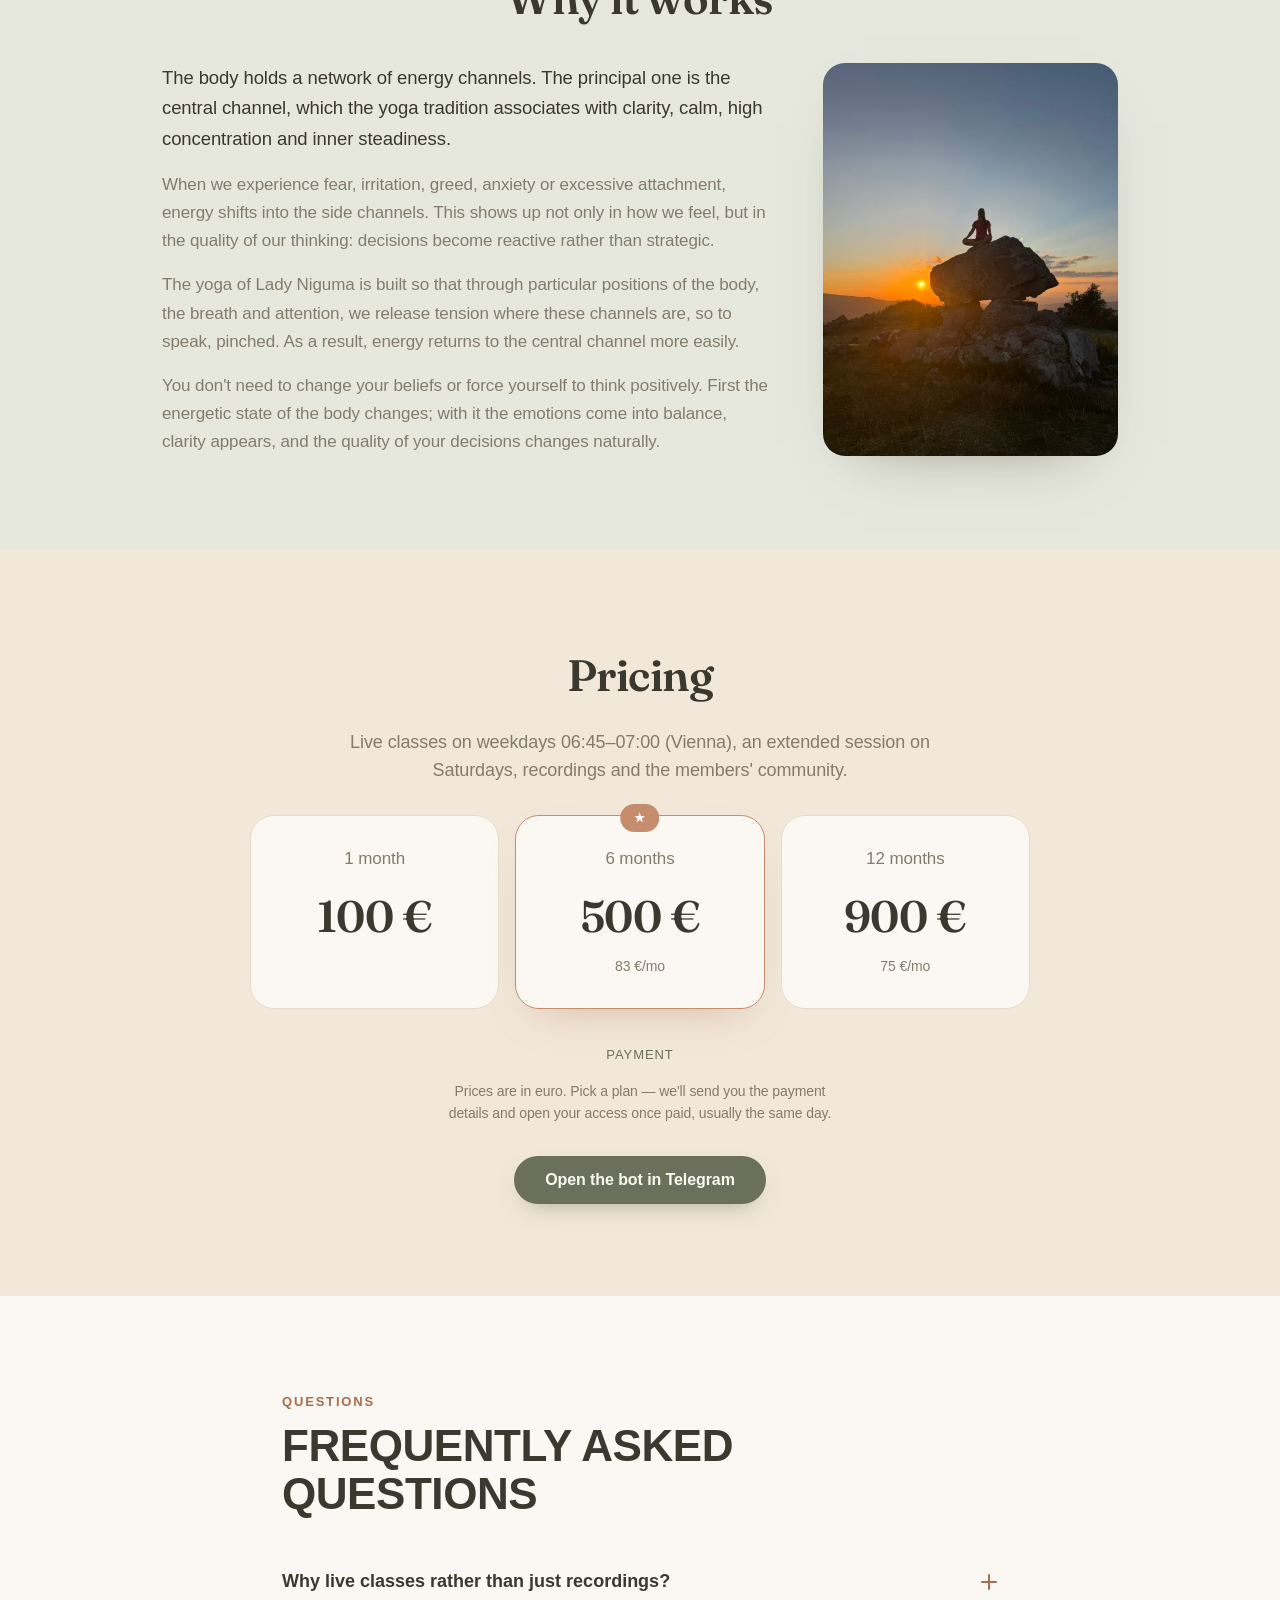
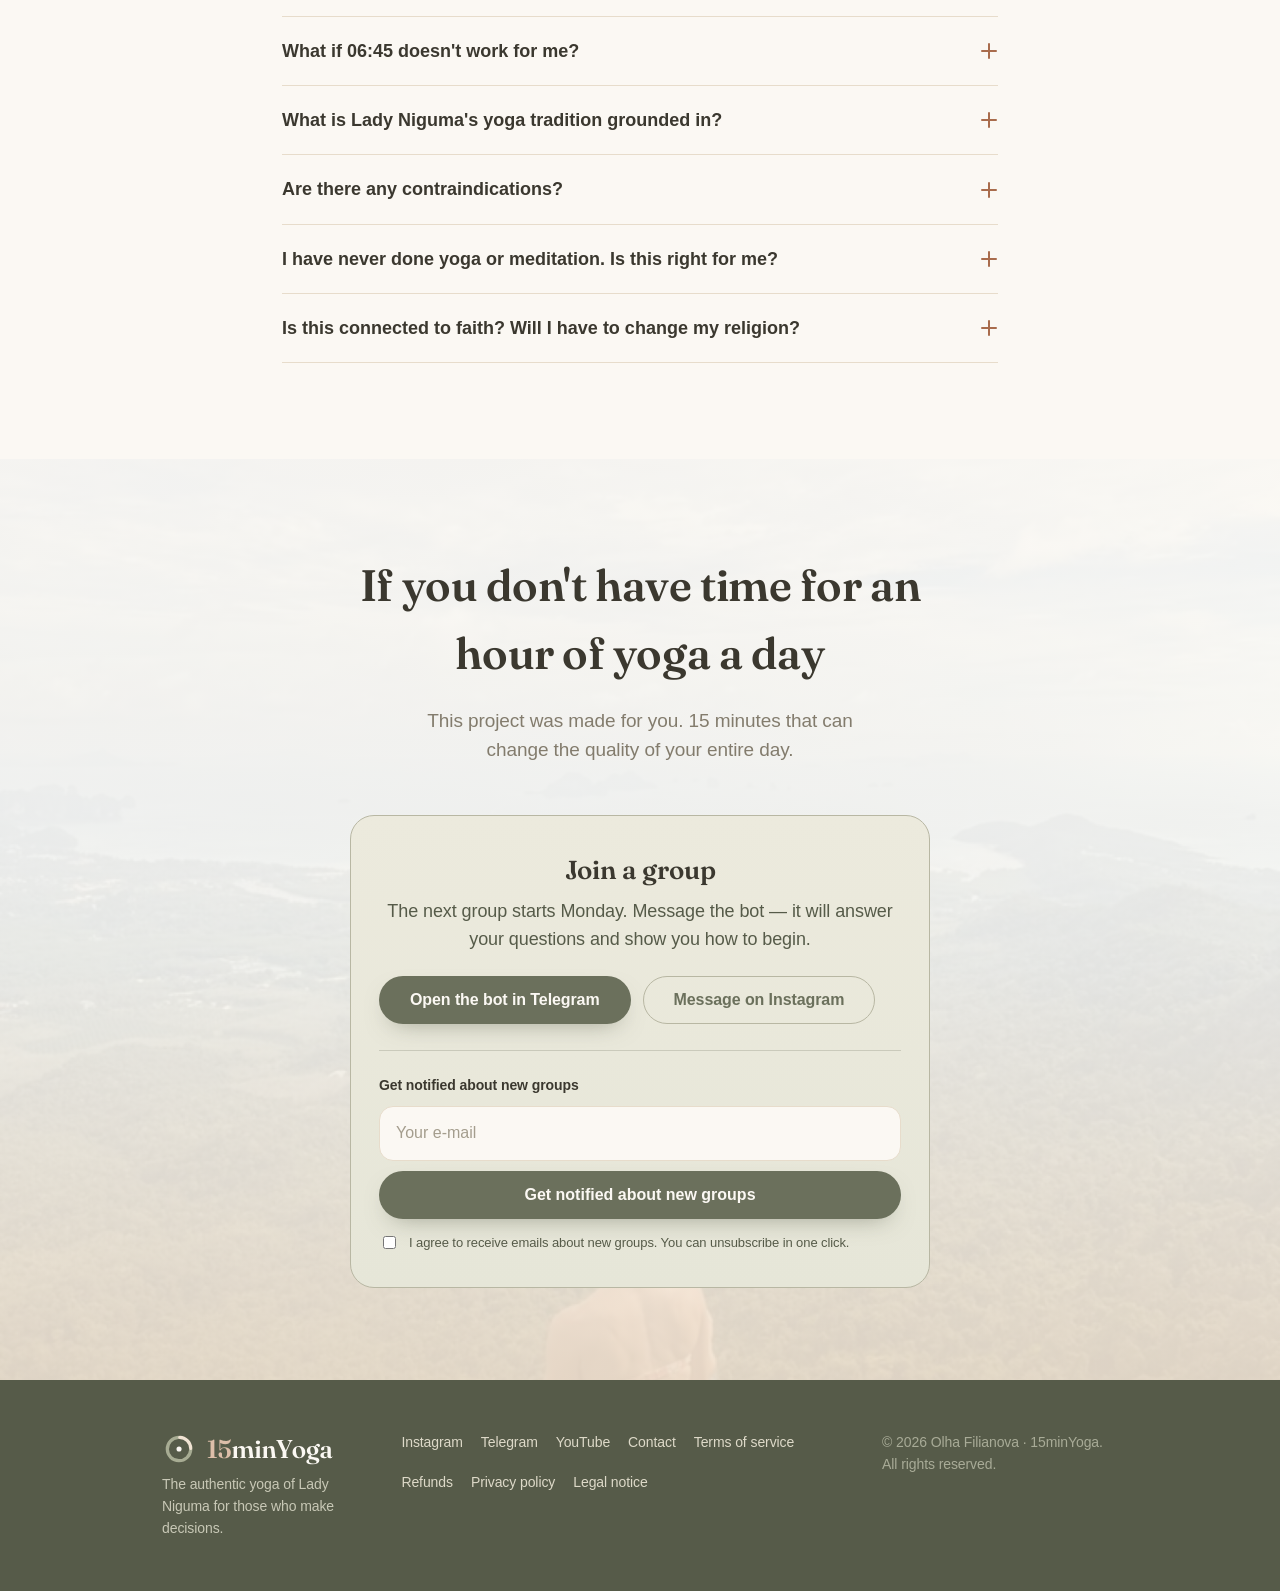
==== commit 6b9b8372: "Раздел «Метод · Пять ветров» между «Что входит в курс» и «Тренерами» По макету: надзаголовок «Метод»" ====
--- a/landing/index.html
+++ b/landing/index.html
@@ -37,7 +37,7 @@
   <link rel="preconnect" href="https://fonts.gstatic.com" crossorigin />
   <link rel="stylesheet"
     href="https://fonts.googleapis.com/css2?family=Fraunces:opsz,wght@9..144,400;9..144,500;9..144,600;9..144,700&display=swap" />
-  <link rel="stylesheet" href="css/styles.css?v=20261120g" />
+  <link rel="stylesheet" href="css/styles.css?v=20261120h" />
 </head>
 
 <body>
@@ -164,6 +164,20 @@
     </section>
 
     <!-- ===================== TRAINERS ===================== -->
+    <!-- ===================== METHOD: FIVE WINDS ===================== -->
+    <!-- «Метод · Пять ветров» между «Что входит в курс» и «Тренерами».
+         Вступление рисует data-rich (жирное — **…** в translations), список
+         ветров — data-method; оба рендерера в js/i18n.js, стили — css (Method). -->
+    <section class="method" id="method">
+      <div class="container method__inner">
+        <p class="method__eyebrow" data-i18n="method.eyebrow">Метод</p>
+        <h2 class="method__heading" data-i18n="method.heading">Пять ветров: как работа с телом управляет состоянием ума</h2>
+        <div class="method__intro" data-rich="method.paras"><!-- rendered from translations --></div>
+        <ol class="method__list" role="list" data-method="method.winds"><!-- rendered from translations --></ol>
+        <p class="method__note" data-i18n="method.note"></p>
+      </div>
+    </section>
+
     <section class="section section--alt" id="trainers">
       <div class="container">
         <h2 class="section__title" data-i18n="trainers.heading">Тренеры</h2>
@@ -355,15 +369,15 @@
     </div>
   </footer>
 
-  <script src="js/icons.js?v=20261120g"></script>
-  <script src="js/translations.js?v=20261120g"></script>
-  <script src="js/config.js?v=20261120g"></script>
-  <script src="js/i18n.js?v=20261120g"></script>
-  <script src="js/main.js?v=20261120g"></script>
-  <script src="js/promo-stickers.js?v=20261120g" defer></script>
-  <script src="js/checkout.js?v=20261120g" defer></script>
-  <script src="js/chat-content.js?v=20261120g" defer></script>
-  <script src="js/chat.js?v=20261120g" defer></script>
+  <script src="js/icons.js?v=20261120h"></script>
+  <script src="js/translations.js?v=20261120h"></script>
+  <script src="js/config.js?v=20261120h"></script>
+  <script src="js/i18n.js?v=20261120h"></script>
+  <script src="js/main.js?v=20261120h"></script>
+  <script src="js/promo-stickers.js?v=20261120h" defer></script>
+  <script src="js/checkout.js?v=20261120h" defer></script>
+  <script src="js/chat-content.js?v=20261120h" defer></script>
+  <script src="js/chat.js?v=20261120h" defer></script>
 </body>
 
 </html>
--- a/landing/css/styles.css
+++ b/landing/css/styles.css
@@ -630,6 +630,87 @@
 /* "What's included" — deliberately one column: each item gets its own beat */
 #included .cards { grid-template-columns: 1fr; max-width: 720px; margin: 0 auto; gap: 14px; }
 #included .card { display: flex; flex-direction: column; gap: 4px; }
+
+/* ---------------- Method: «Пять ветров» ---------------- */
+/**
+ * По макету: надзаголовок цветом глины, крупный заголовок капсом, вступление,
+ * затем таблица из пяти строк под толстой линией — номер цветом глины,
+ * название ветра капсом (санскритское название — второй строкой, мельче),
+ * описание; строки разделены тонкими линиями. Внизу — примечание с полосой
+ * цвета глины слева.
+ *
+ * Ширина — 1160 px, как у полосы цифр и блока «Почему именно 15 минут».
+ * Фон — лёгкий тёплый оттенок между фоном страницы и кремовым фоном
+ * «Тренеров»: без него раздел сливался бы с «Что входит в курс» над ним.
+ *
+ * Телефон (до 760 px): номер слева, название и описание — в правой колонке
+ * друг под другом.
+ */
+.method { padding: clamp(56px, 8vw, 104px) 0; background: color-mix(in srgb, var(--bg-alt) 42%, var(--bg)); }
+.method__inner { max-width: 1160px; }
+.method__eyebrow {
+  margin: 0 0 10px;
+  font-size: 13px; font-weight: 700; letter-spacing: .14em; text-transform: uppercase;
+  color: var(--clay-deep);
+}
+.method__heading {
+  margin: 0 0 22px; max-width: 21em;
+  font-family: var(--font); font-weight: 800; font-size: clamp(28px, 4.2vw, 50px);
+  line-height: 1.06; letter-spacing: -0.01em; text-transform: uppercase;
+  color: var(--ink); text-wrap: balance;
+}
+.method__intro p {
+  margin: 0 0 14px; max-width: 46em;
+  font-size: clamp(16px, 1.5vw, 17.5px); line-height: 1.65;
+  color: color-mix(in srgb, var(--ink) 84%, var(--bg));
+}
+.method__intro p:last-child { margin-bottom: 0; }
+.method__intro strong { font-weight: 700; color: var(--ink); }
+.method__list {
+  list-style: none; margin: clamp(28px, 4vw, 44px) 0 0; padding: 0;
+  border-top: 2px solid var(--ink);
+}
+.mrow {
+  display: grid; grid-template-columns: 96px minmax(0, 0.62fr) minmax(0, 1fr);
+  column-gap: 28px; align-items: start;
+  padding: 24px 0; border-bottom: 1px solid var(--line);
+}
+.mrow__num {
+  font-size: 26px; font-weight: 800; line-height: 1.05; letter-spacing: -0.01em;
+  color: var(--clay-deep); font-variant-numeric: tabular-nums;
+}
+.mrow__name {
+  margin: 3px 0 0;
+  font-family: var(--font); font-size: 15.5px; font-weight: 800; line-height: 1.35;
+  letter-spacing: .03em; text-transform: uppercase; color: var(--ink);
+}
+.mrow__sub {
+  display: block; margin-top: 5px;
+  font-size: 12.5px; font-weight: 600; letter-spacing: .1em;
+  color: color-mix(in srgb, var(--ink) 62%, var(--bg));
+}
+.mrow__text {
+  margin: 0;
+  font-size: clamp(15px, 1.4vw, 16px); line-height: 1.6;
+  color: color-mix(in srgb, var(--ink) 84%, var(--bg));
+}
+.method__note {
+  margin: 30px 0 0; max-width: 46em; padding: 6px 0 6px 24px;
+  border-left: 3px solid var(--clay-deep);
+  font-size: 15.5px; line-height: 1.6;
+  color: color-mix(in srgb, var(--ink) 80%, var(--bg));
+}
+.method__note:empty { display: none; }
+
+@media (max-width: 759px) {
+  /* заголовок капсом длинный (особенно немецкий) — на телефоне чуть мельче */
+  .method__heading { font-size: clamp(23px, 6.6vw, 30px); line-height: 1.1; }
+  .mrow { grid-template-columns: 34px minmax(0, 1fr); column-gap: 14px; row-gap: 8px; padding: 20px 0; }
+  .mrow__num { grid-row: 1 / span 2; font-size: 20px; padding-top: 1px; }
+  .mrow__name, .mrow__text { grid-column: 2; }
+  .mrow__name { margin-top: 0; font-size: 15px; }
+  .method__note { padding-left: 18px; font-size: 15px; }
+}
 
 /* ---------------- FAQ: «Частые вопросы» ---------------- */
 /**
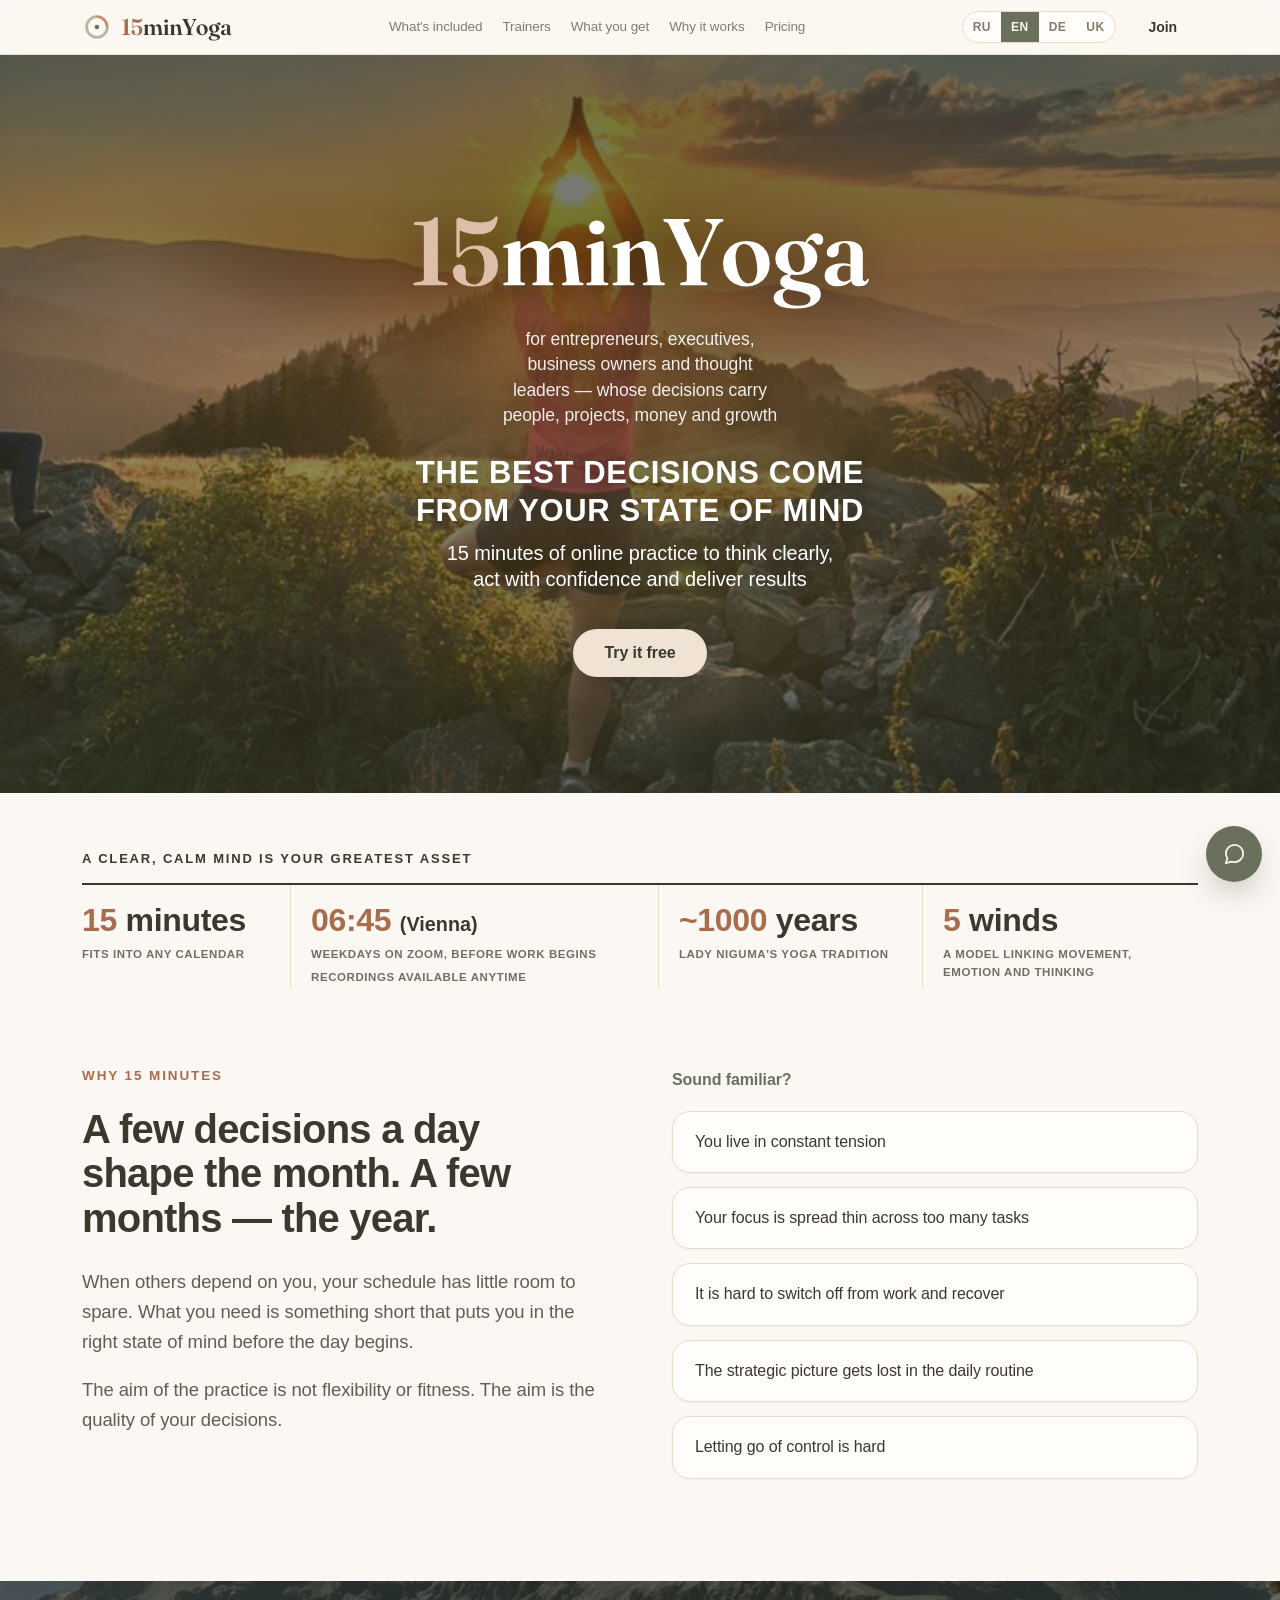
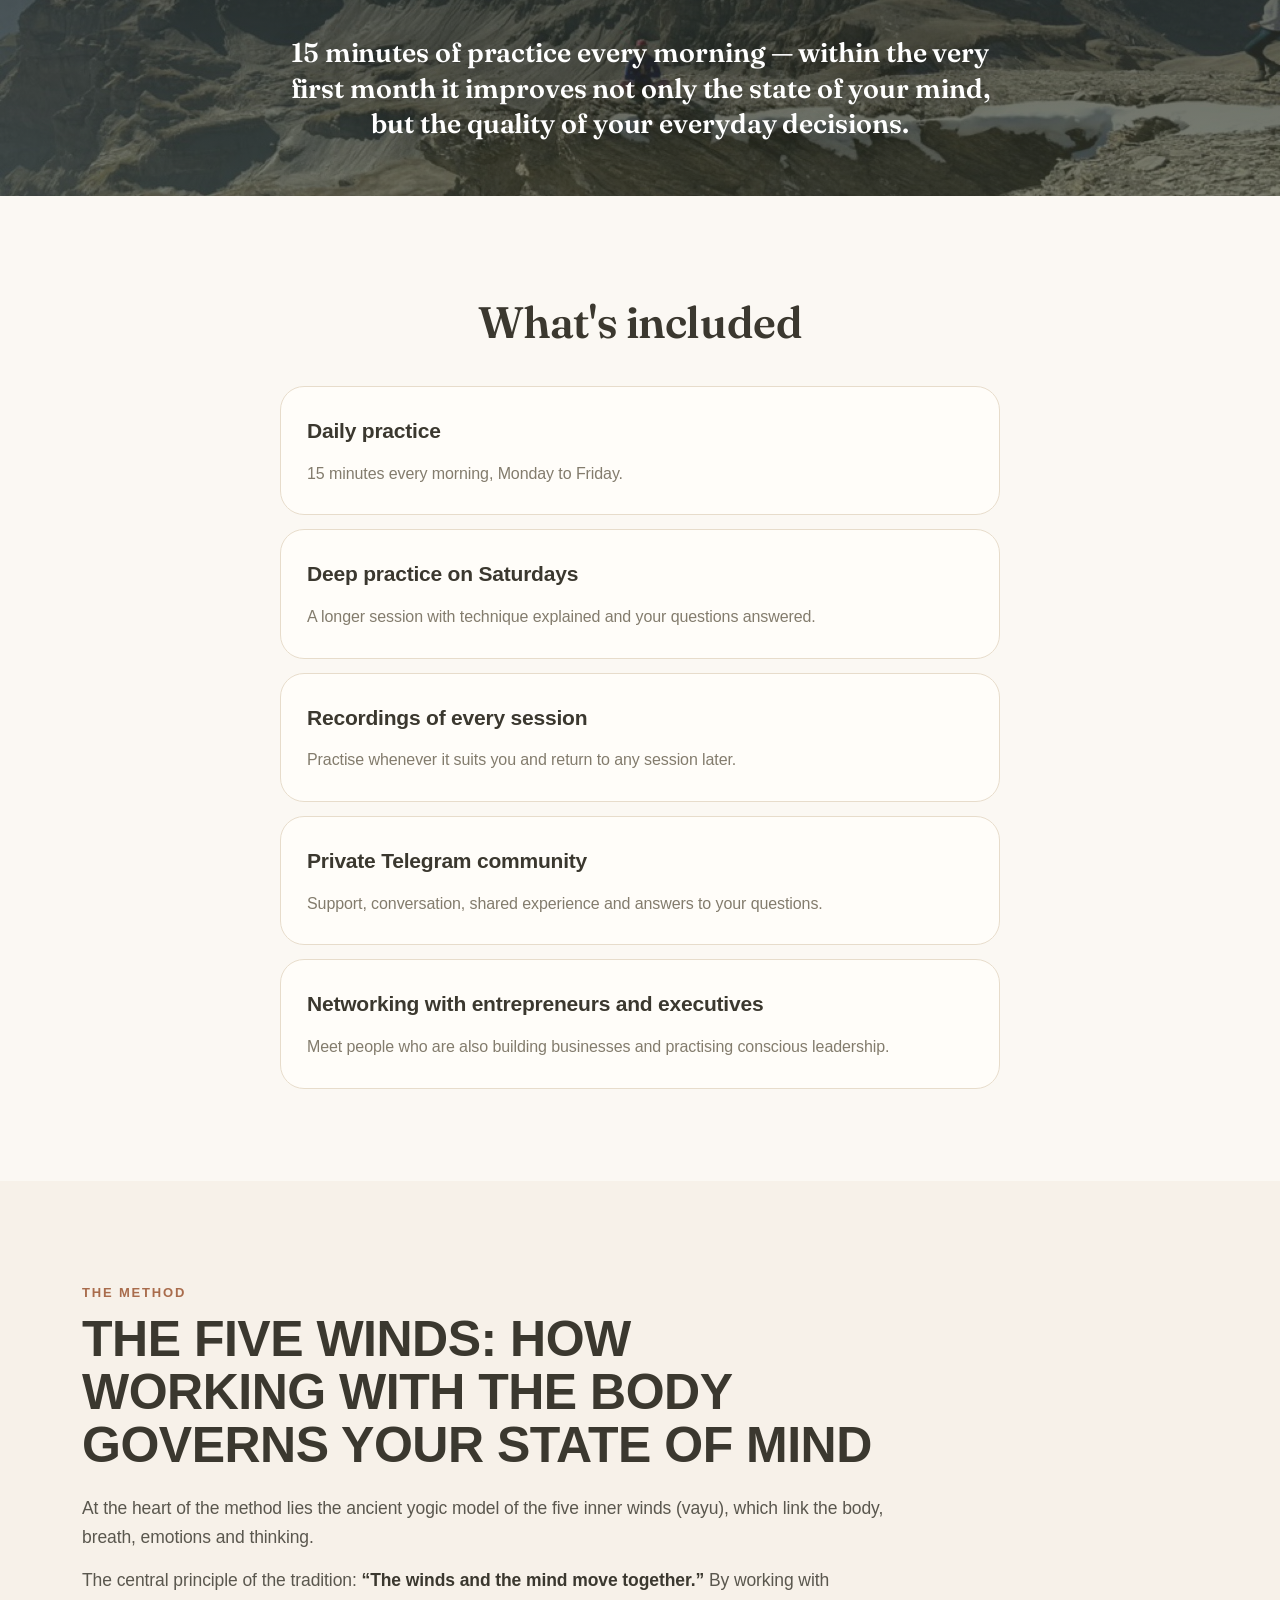
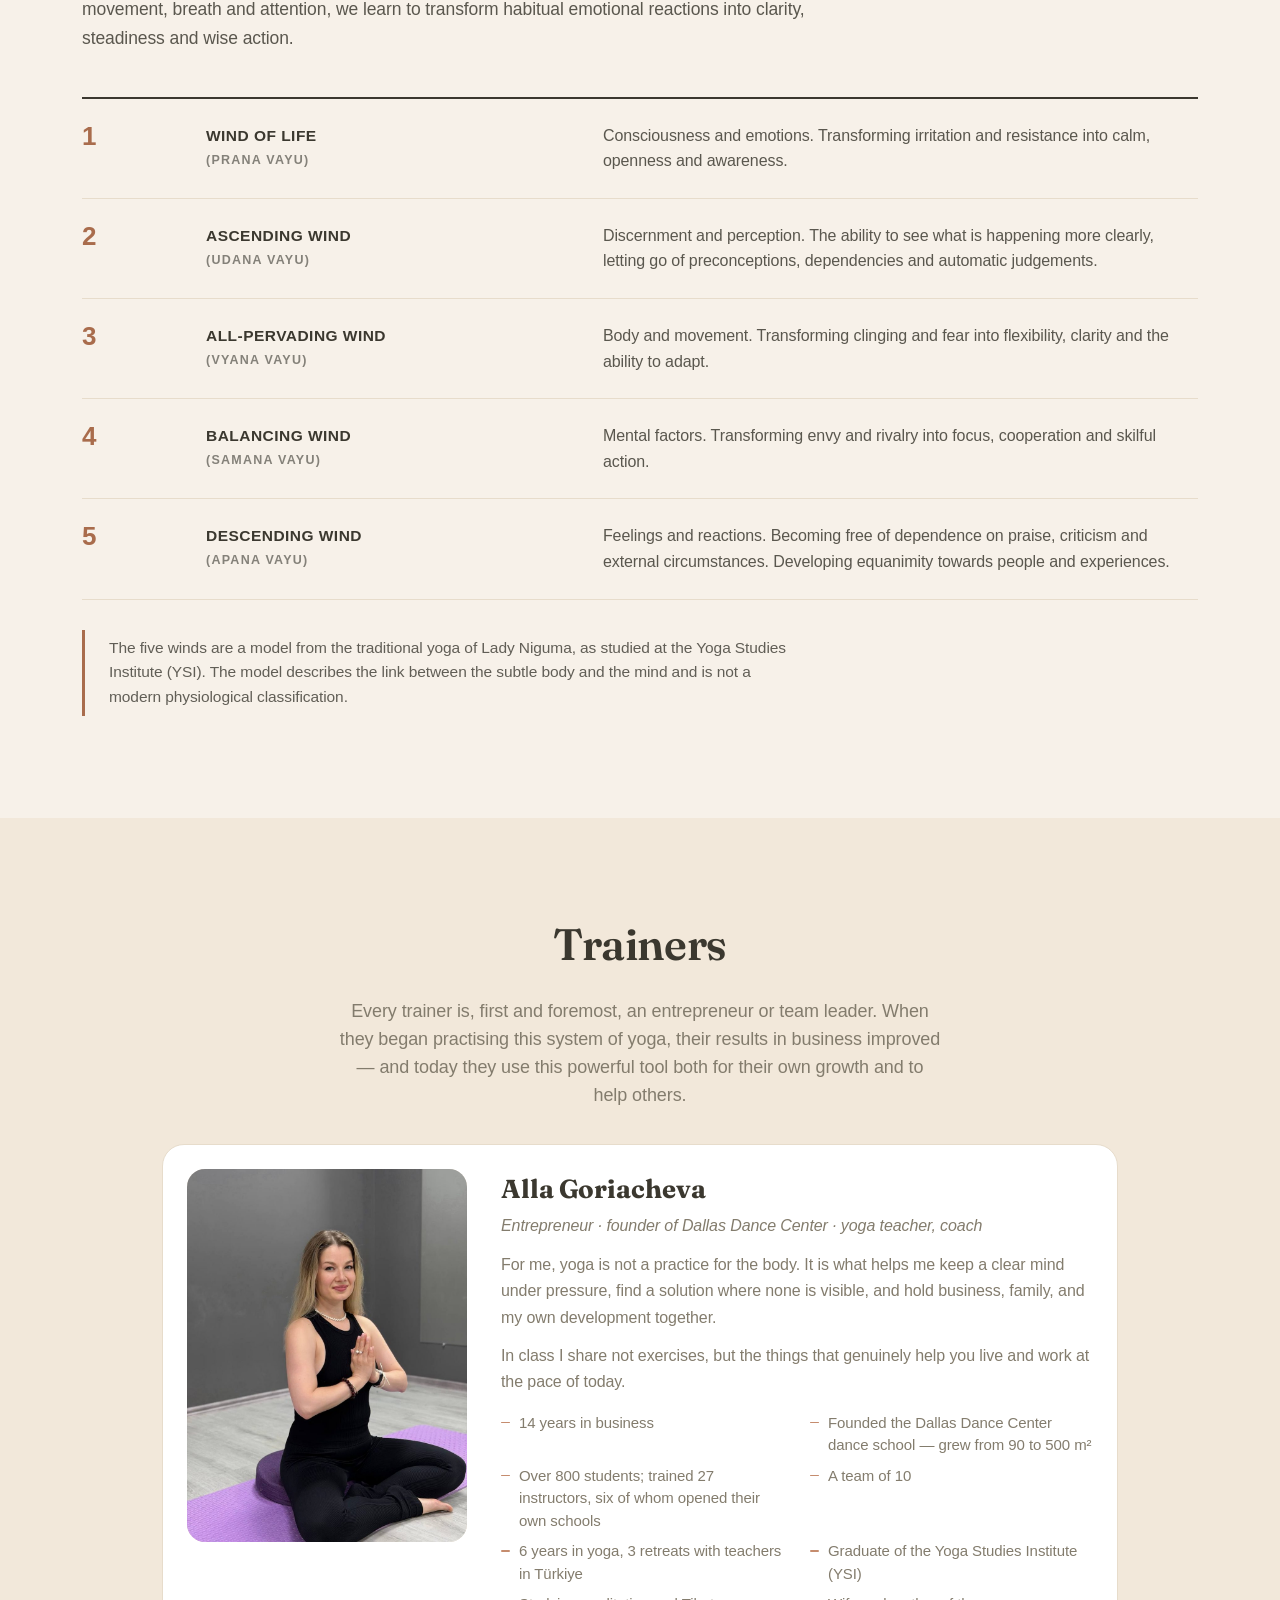
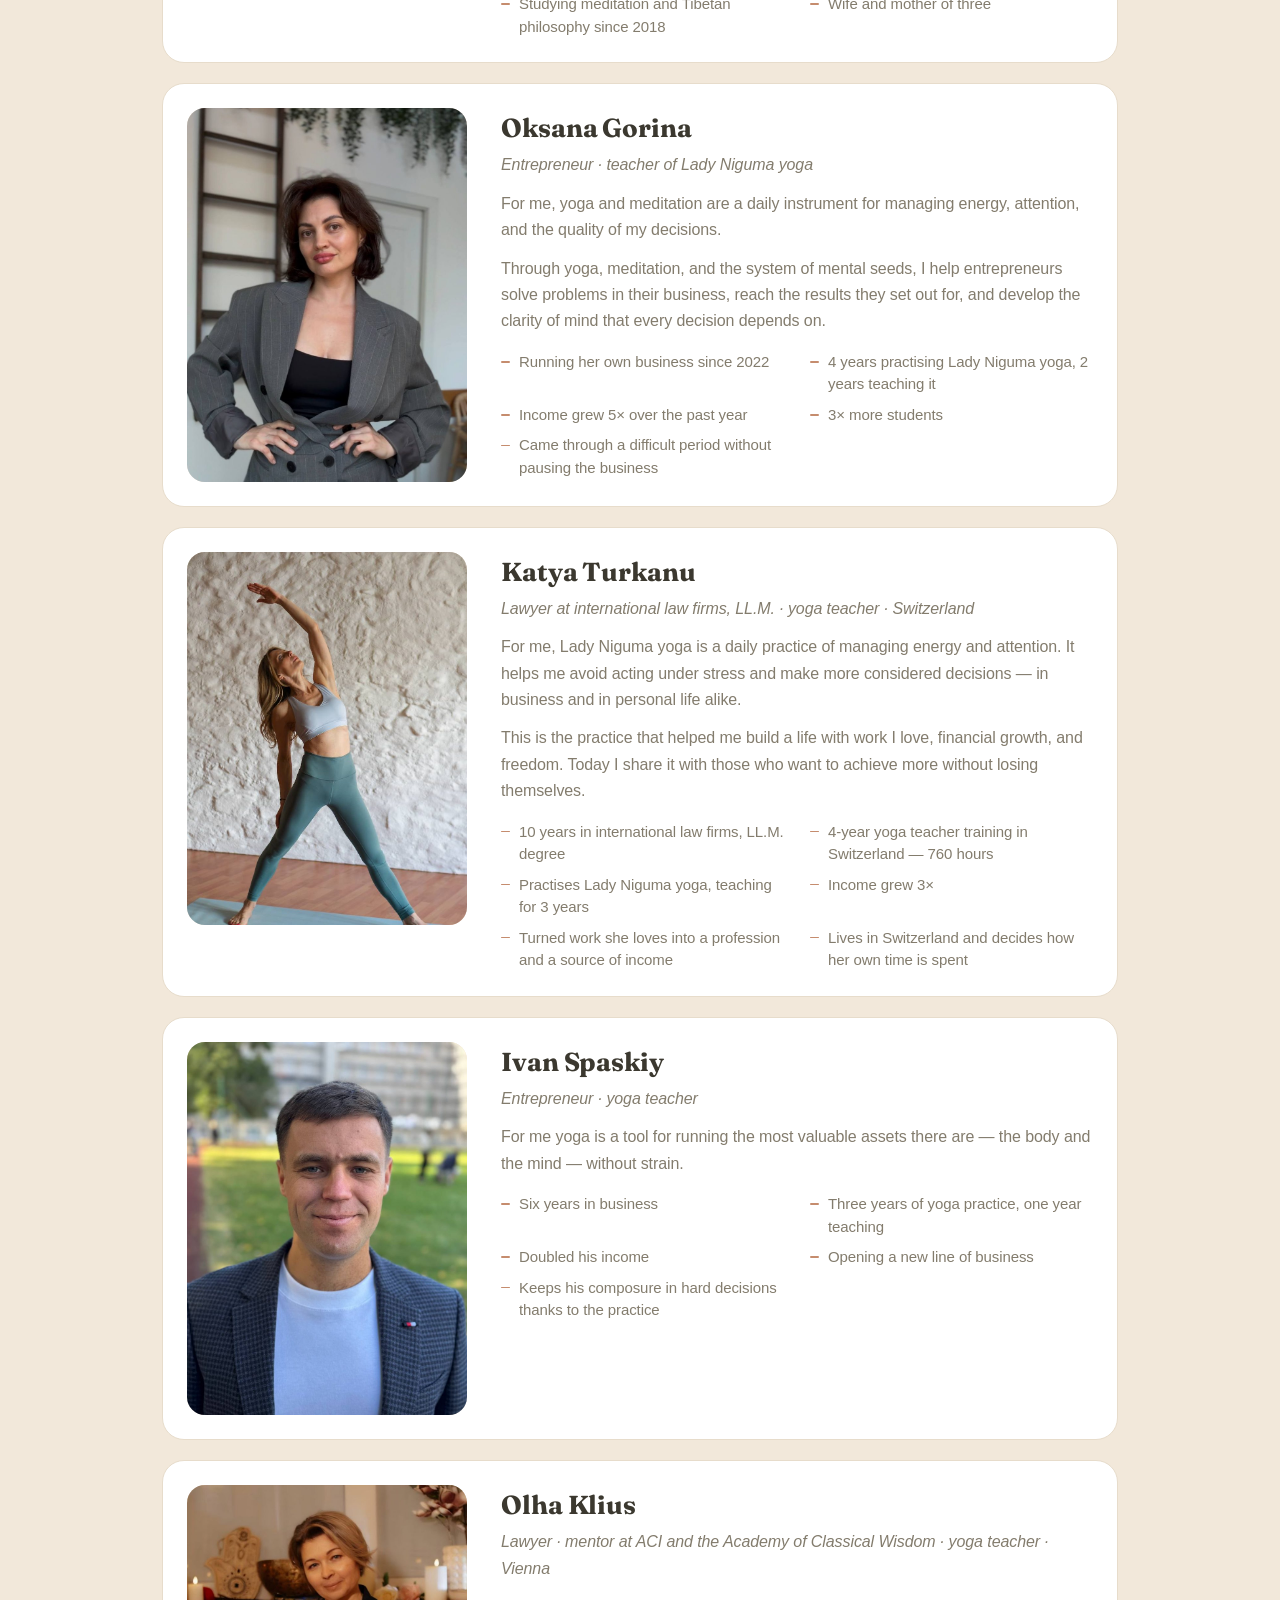
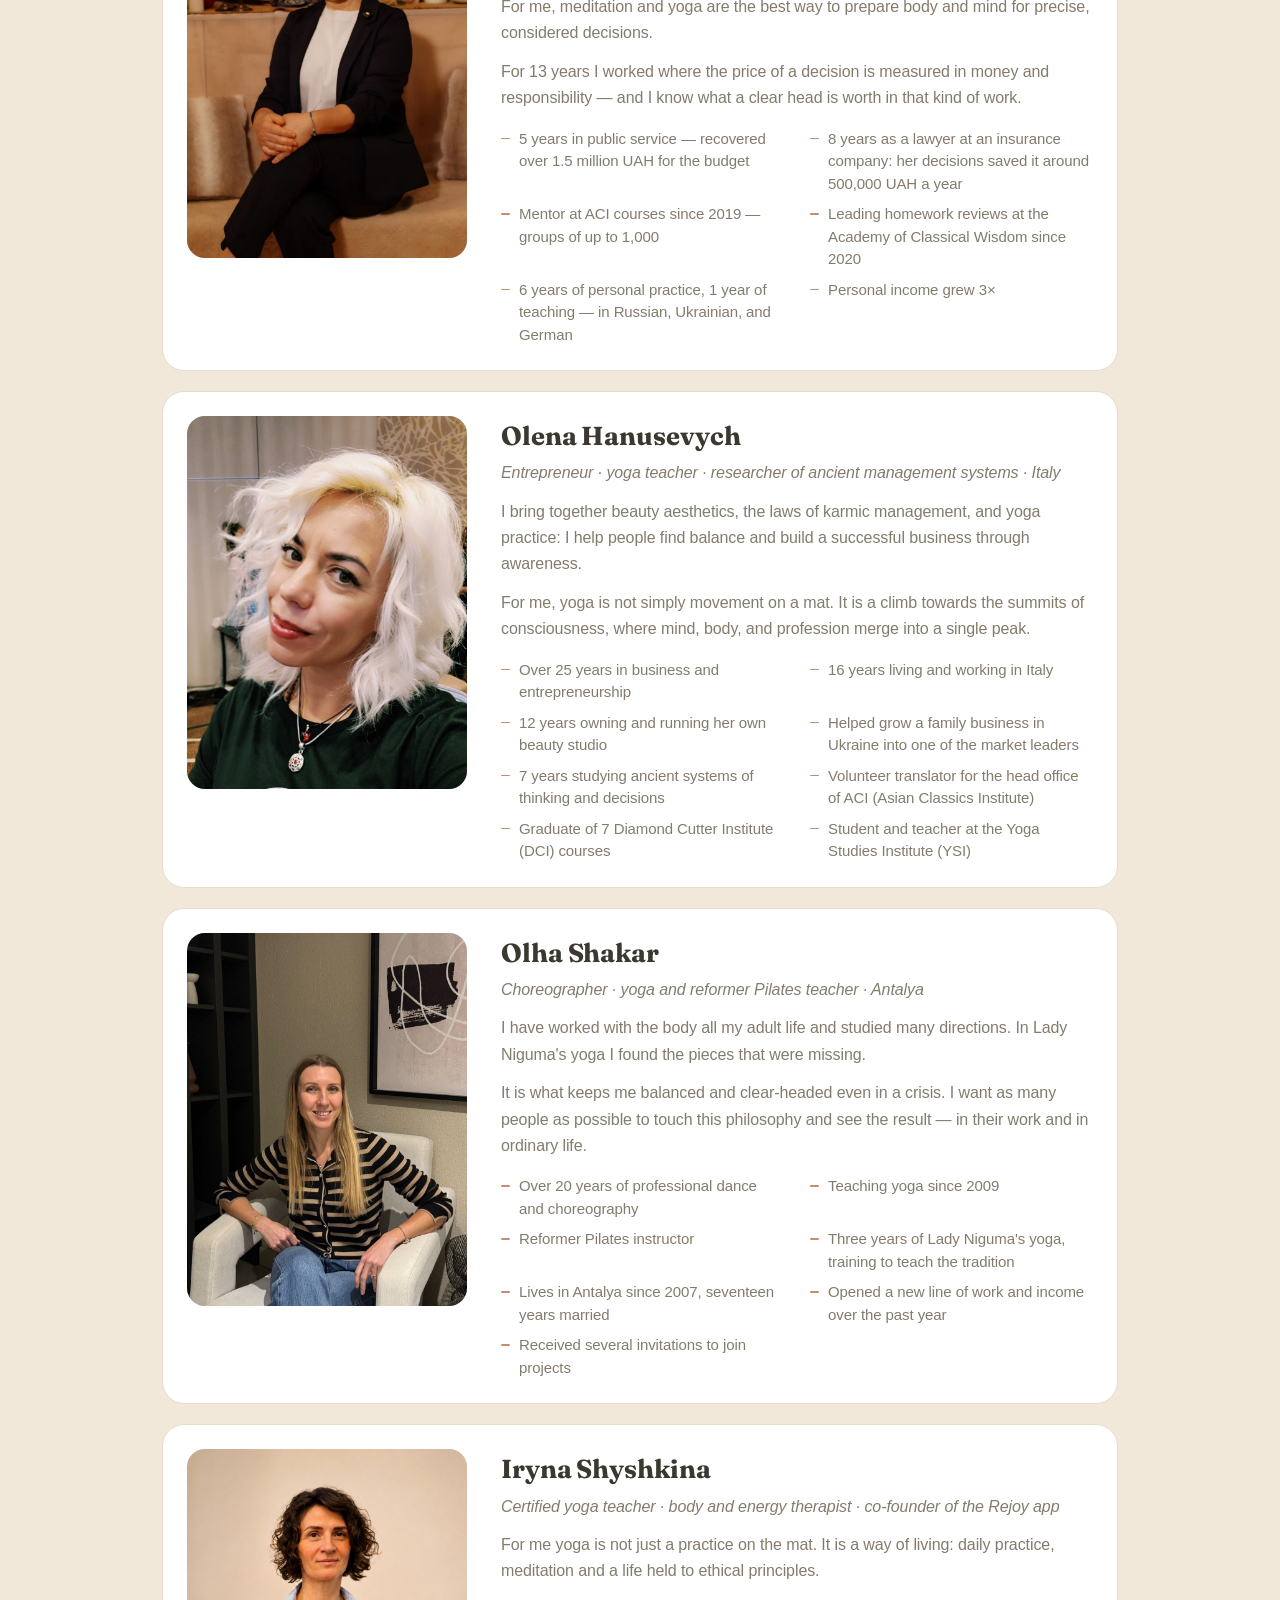
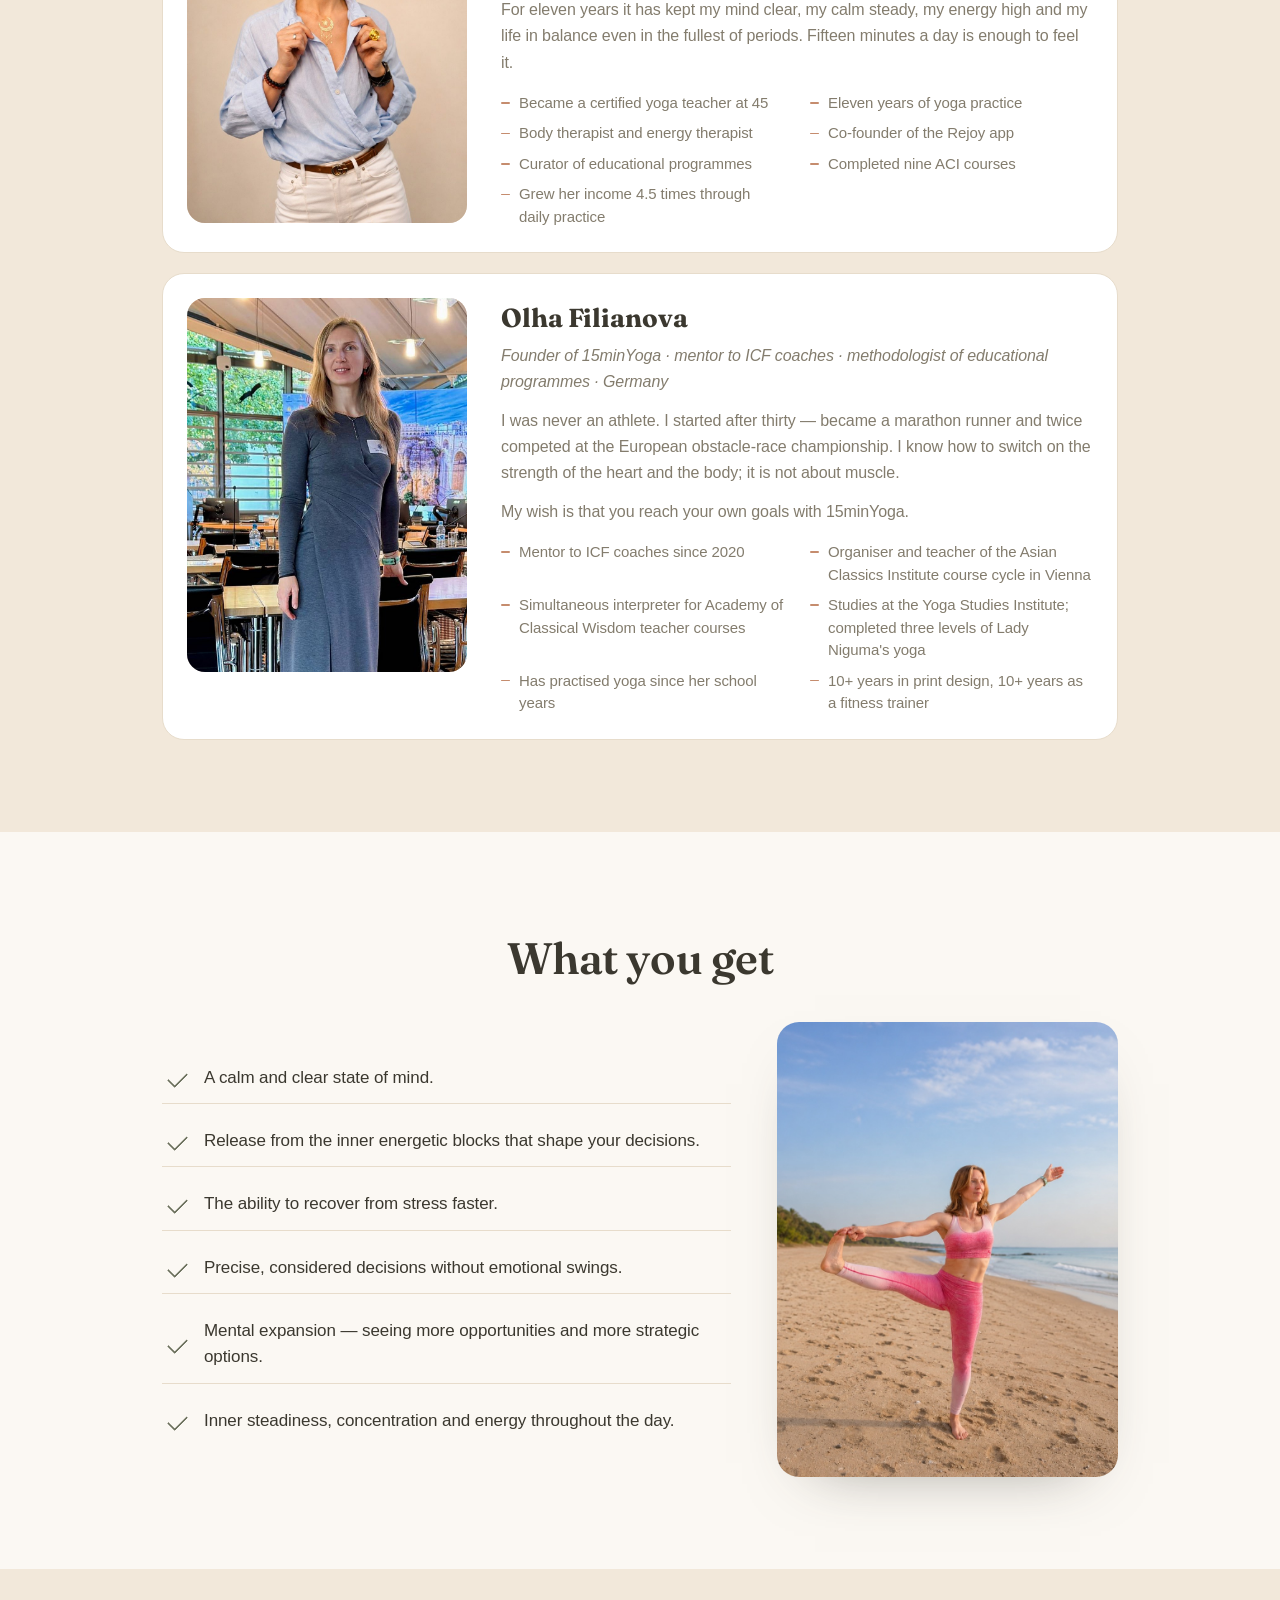
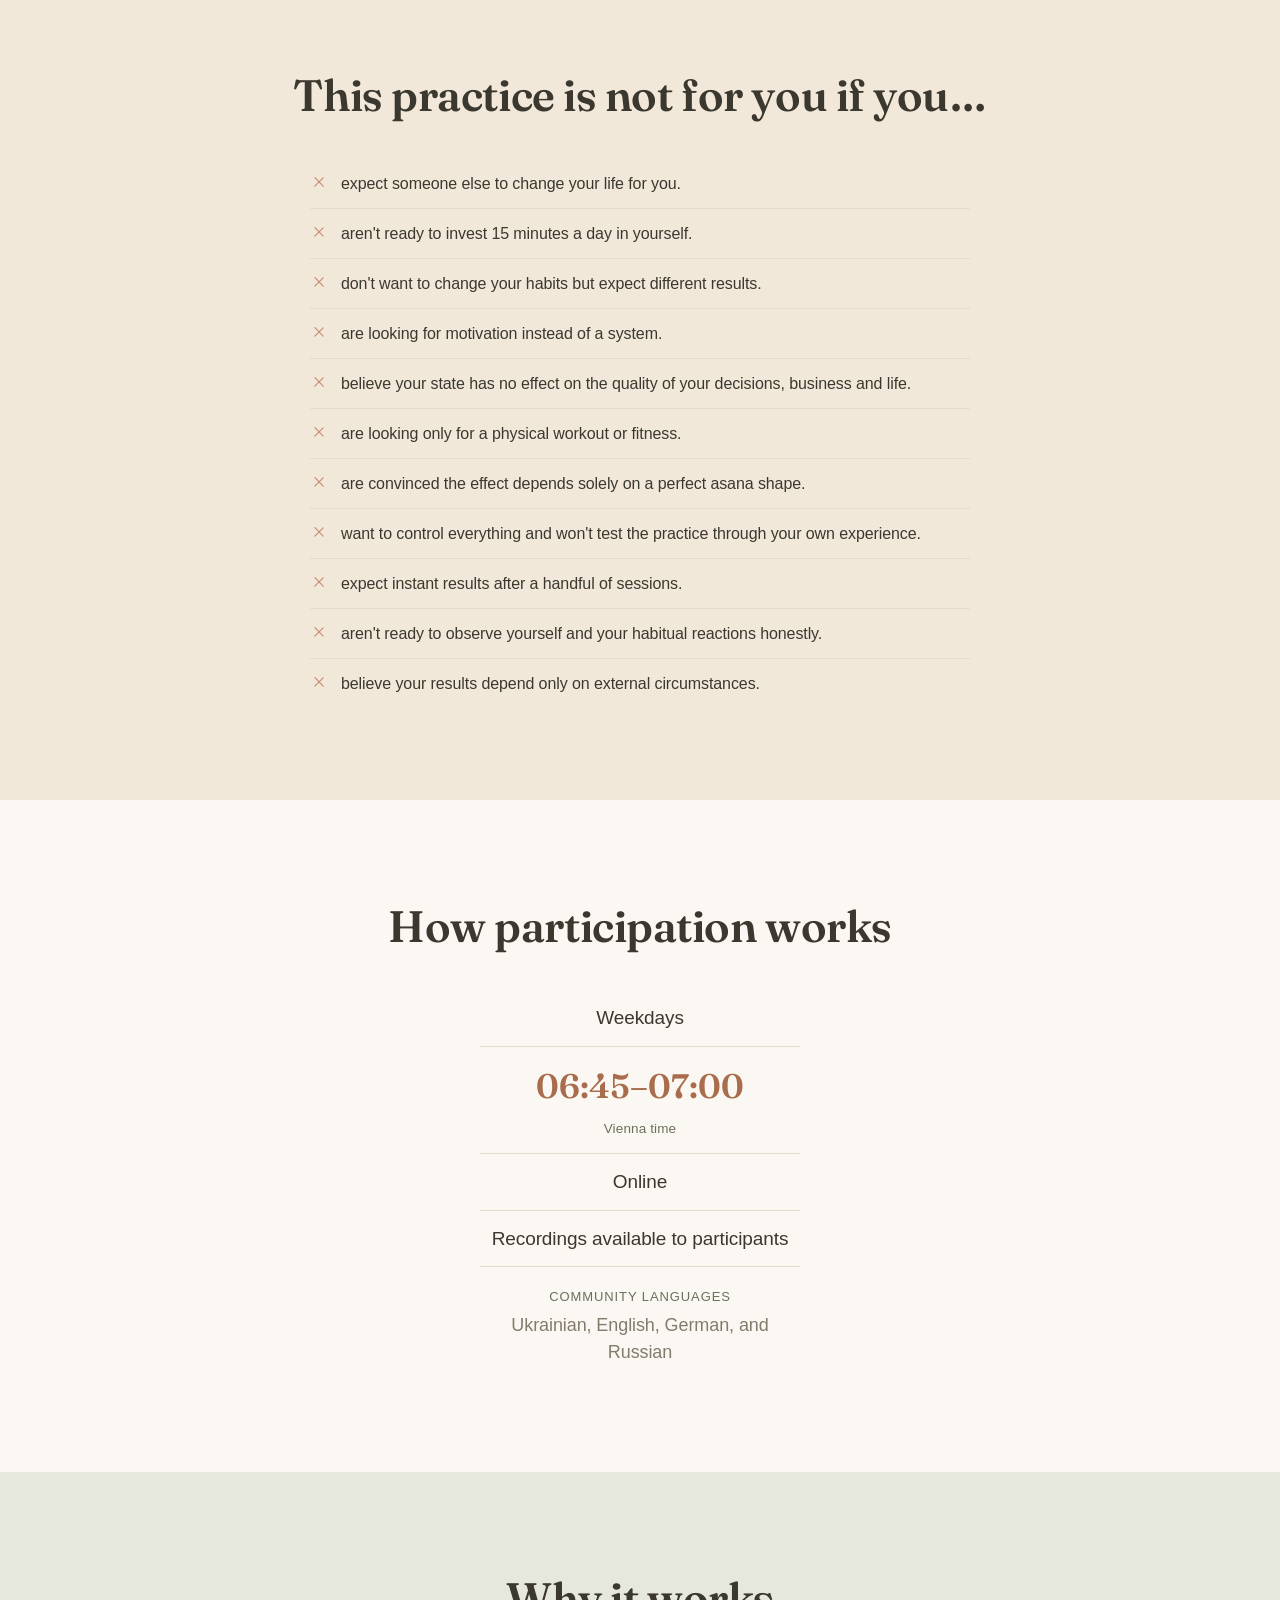
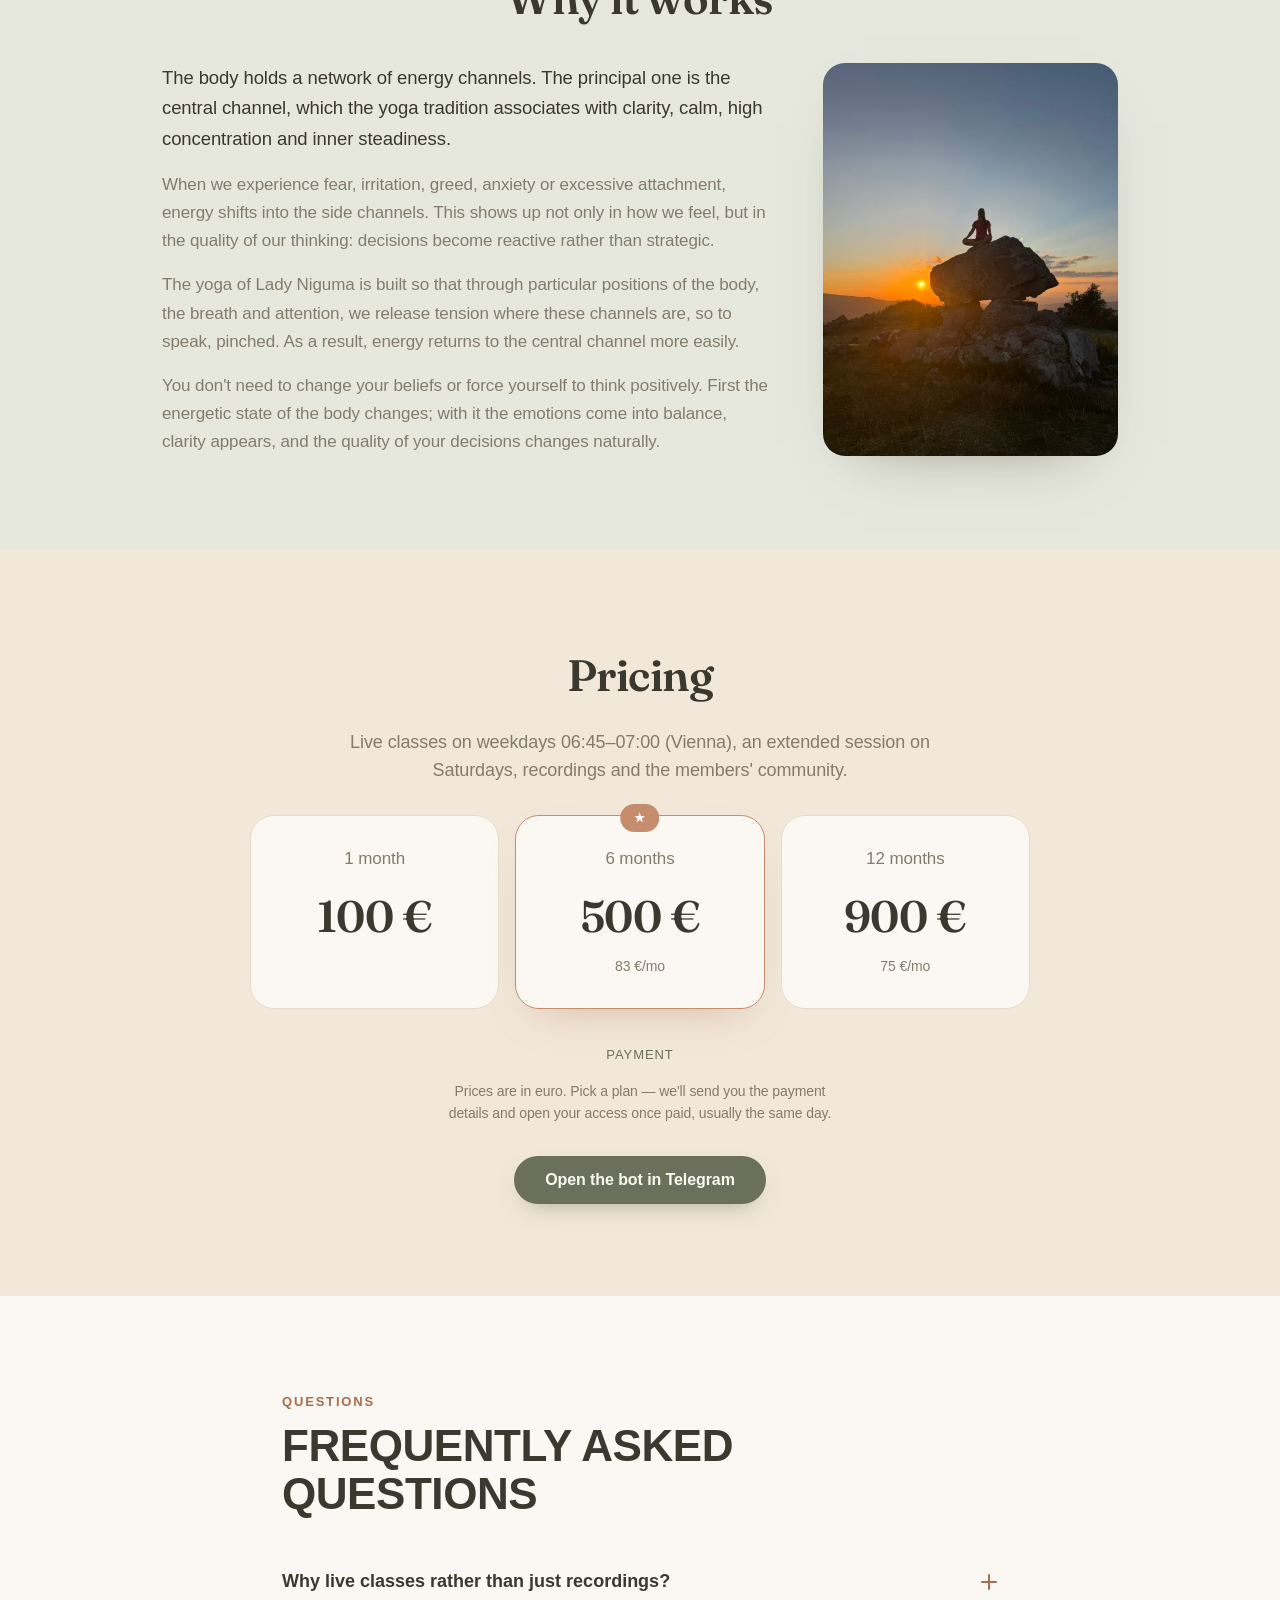
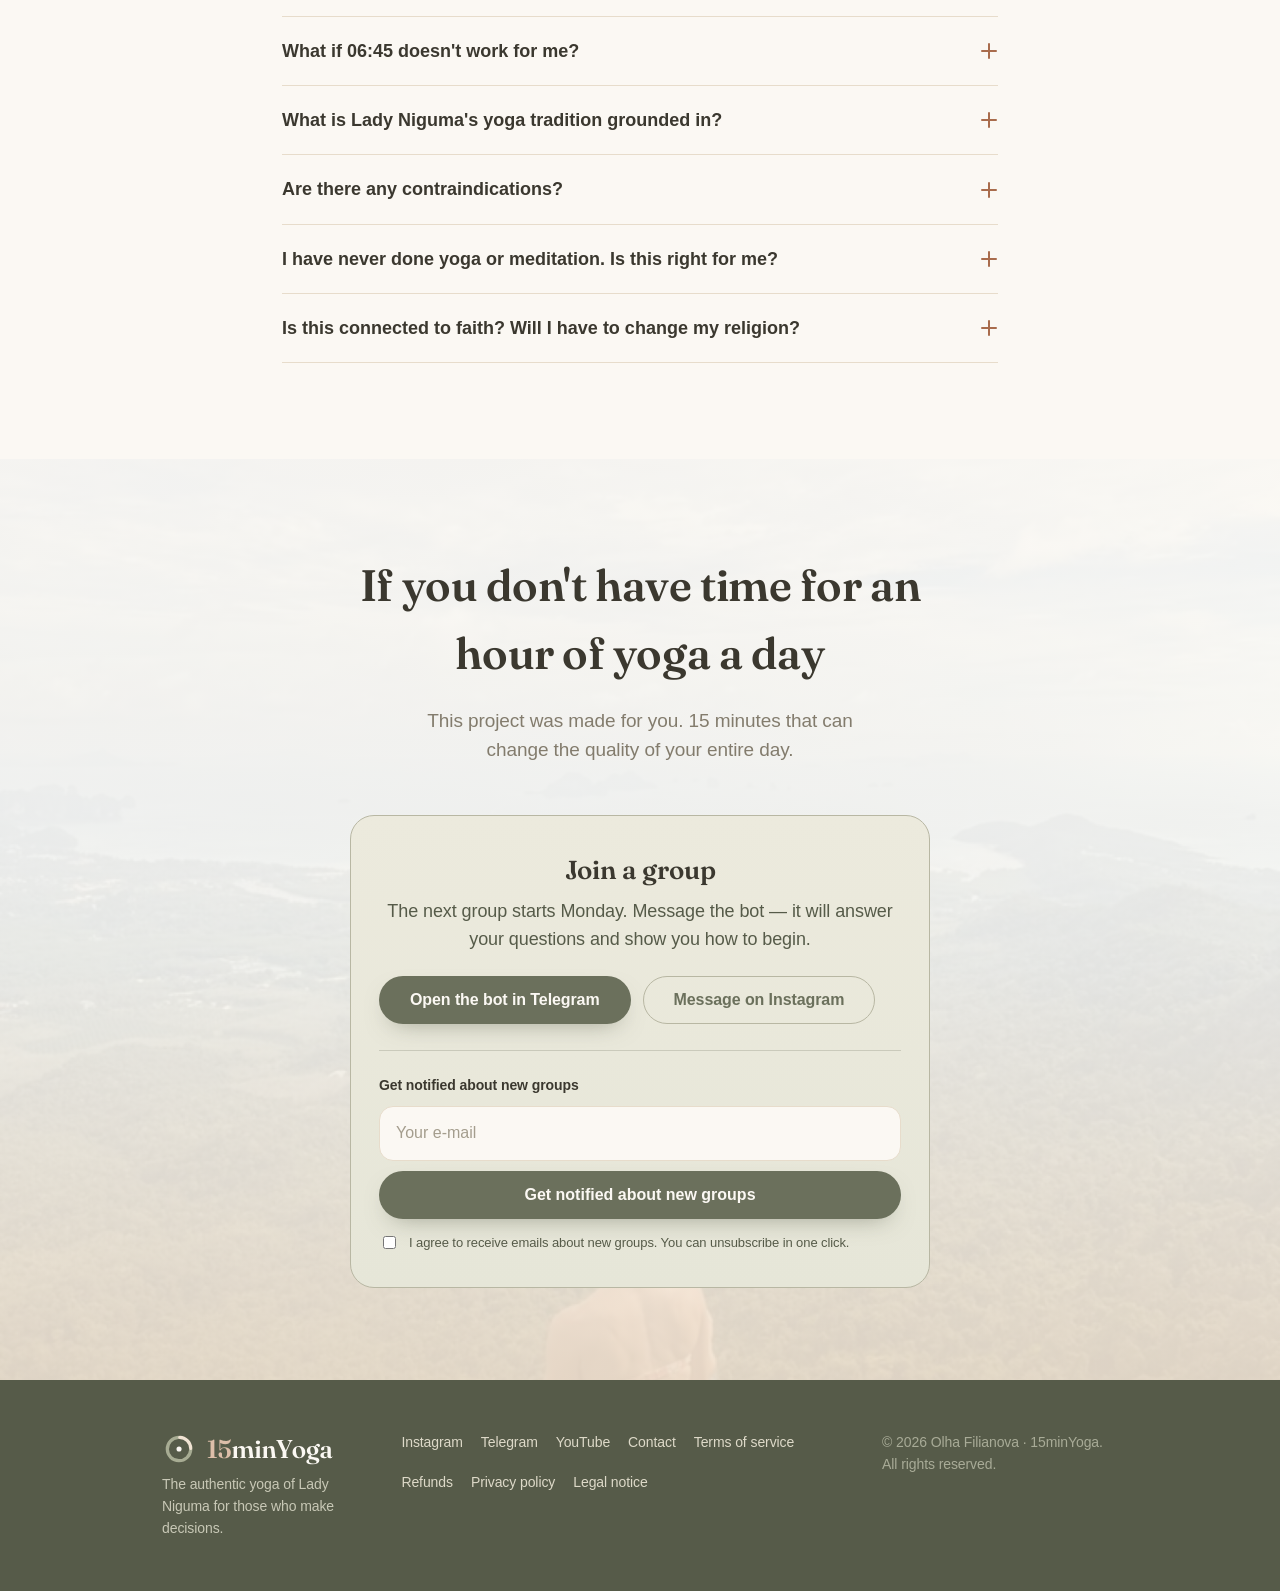
==== commit f03e73c5: "Пять ветров: нумерация 1–5 вместо 01–05 Co-Authored-By: Claude Opus 5.5 <noreply@anthropic.com>" ====
--- a/landing/index.html
+++ b/landing/index.html
@@ -37,7 +37,7 @@
   <link rel="preconnect" href="https://fonts.gstatic.com" crossorigin />
   <link rel="stylesheet"
     href="https://fonts.googleapis.com/css2?family=Fraunces:opsz,wght@9..144,400;9..144,500;9..144,600;9..144,700&display=swap" />
-  <link rel="stylesheet" href="css/styles.css?v=20261120h" />
+  <link rel="stylesheet" href="css/styles.css?v=20261120i" />
 </head>
 
 <body>
@@ -369,15 +369,15 @@
     </div>
   </footer>
 
-  <script src="js/icons.js?v=20261120h"></script>
-  <script src="js/translations.js?v=20261120h"></script>
-  <script src="js/config.js?v=20261120h"></script>
-  <script src="js/i18n.js?v=20261120h"></script>
-  <script src="js/main.js?v=20261120h"></script>
-  <script src="js/promo-stickers.js?v=20261120h" defer></script>
-  <script src="js/checkout.js?v=20261120h" defer></script>
-  <script src="js/chat-content.js?v=20261120h" defer></script>
-  <script src="js/chat.js?v=20261120h" defer></script>
+  <script src="js/icons.js?v=20261120i"></script>
+  <script src="js/translations.js?v=20261120i"></script>
+  <script src="js/config.js?v=20261120i"></script>
+  <script src="js/i18n.js?v=20261120i"></script>
+  <script src="js/main.js?v=20261120i"></script>
+  <script src="js/promo-stickers.js?v=20261120i" defer></script>
+  <script src="js/checkout.js?v=20261120i" defer></script>
+  <script src="js/chat-content.js?v=20261120i" defer></script>
+  <script src="js/chat.js?v=20261120i" defer></script>
 </body>
 
 </html>
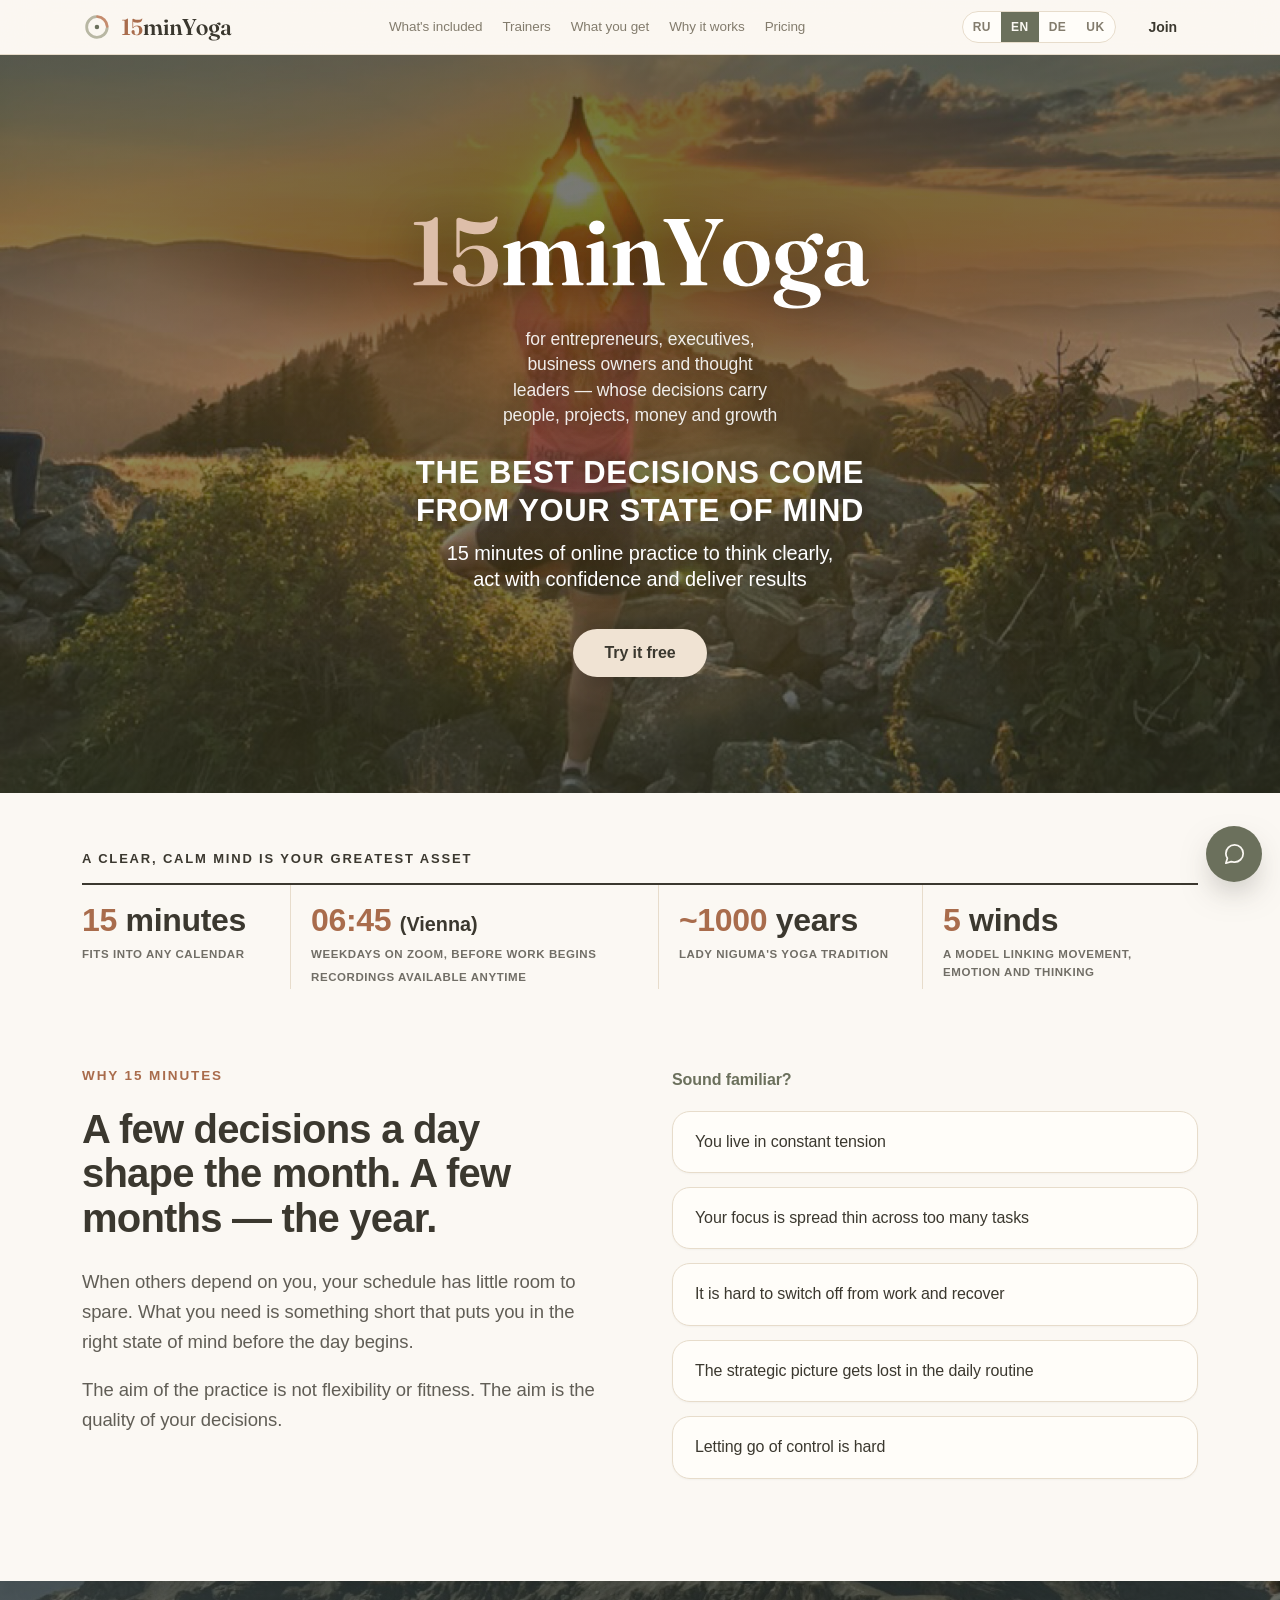
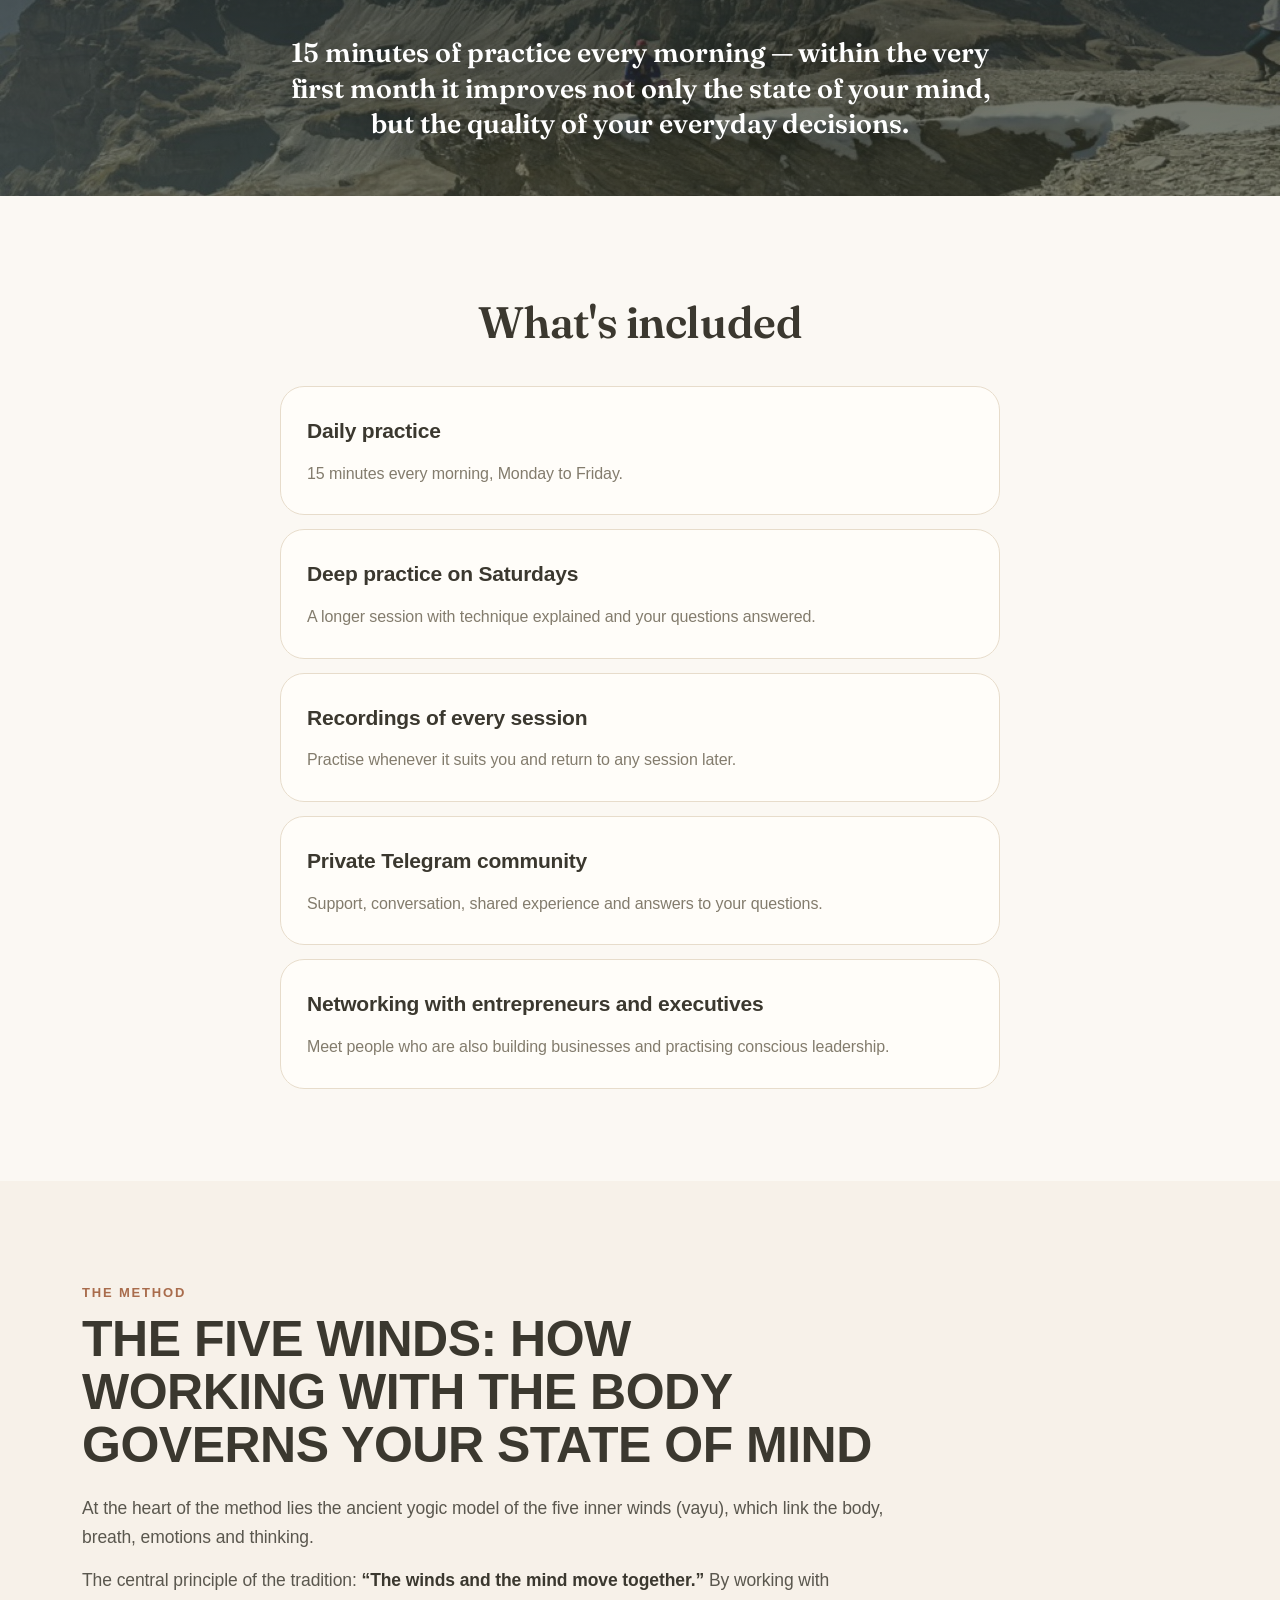
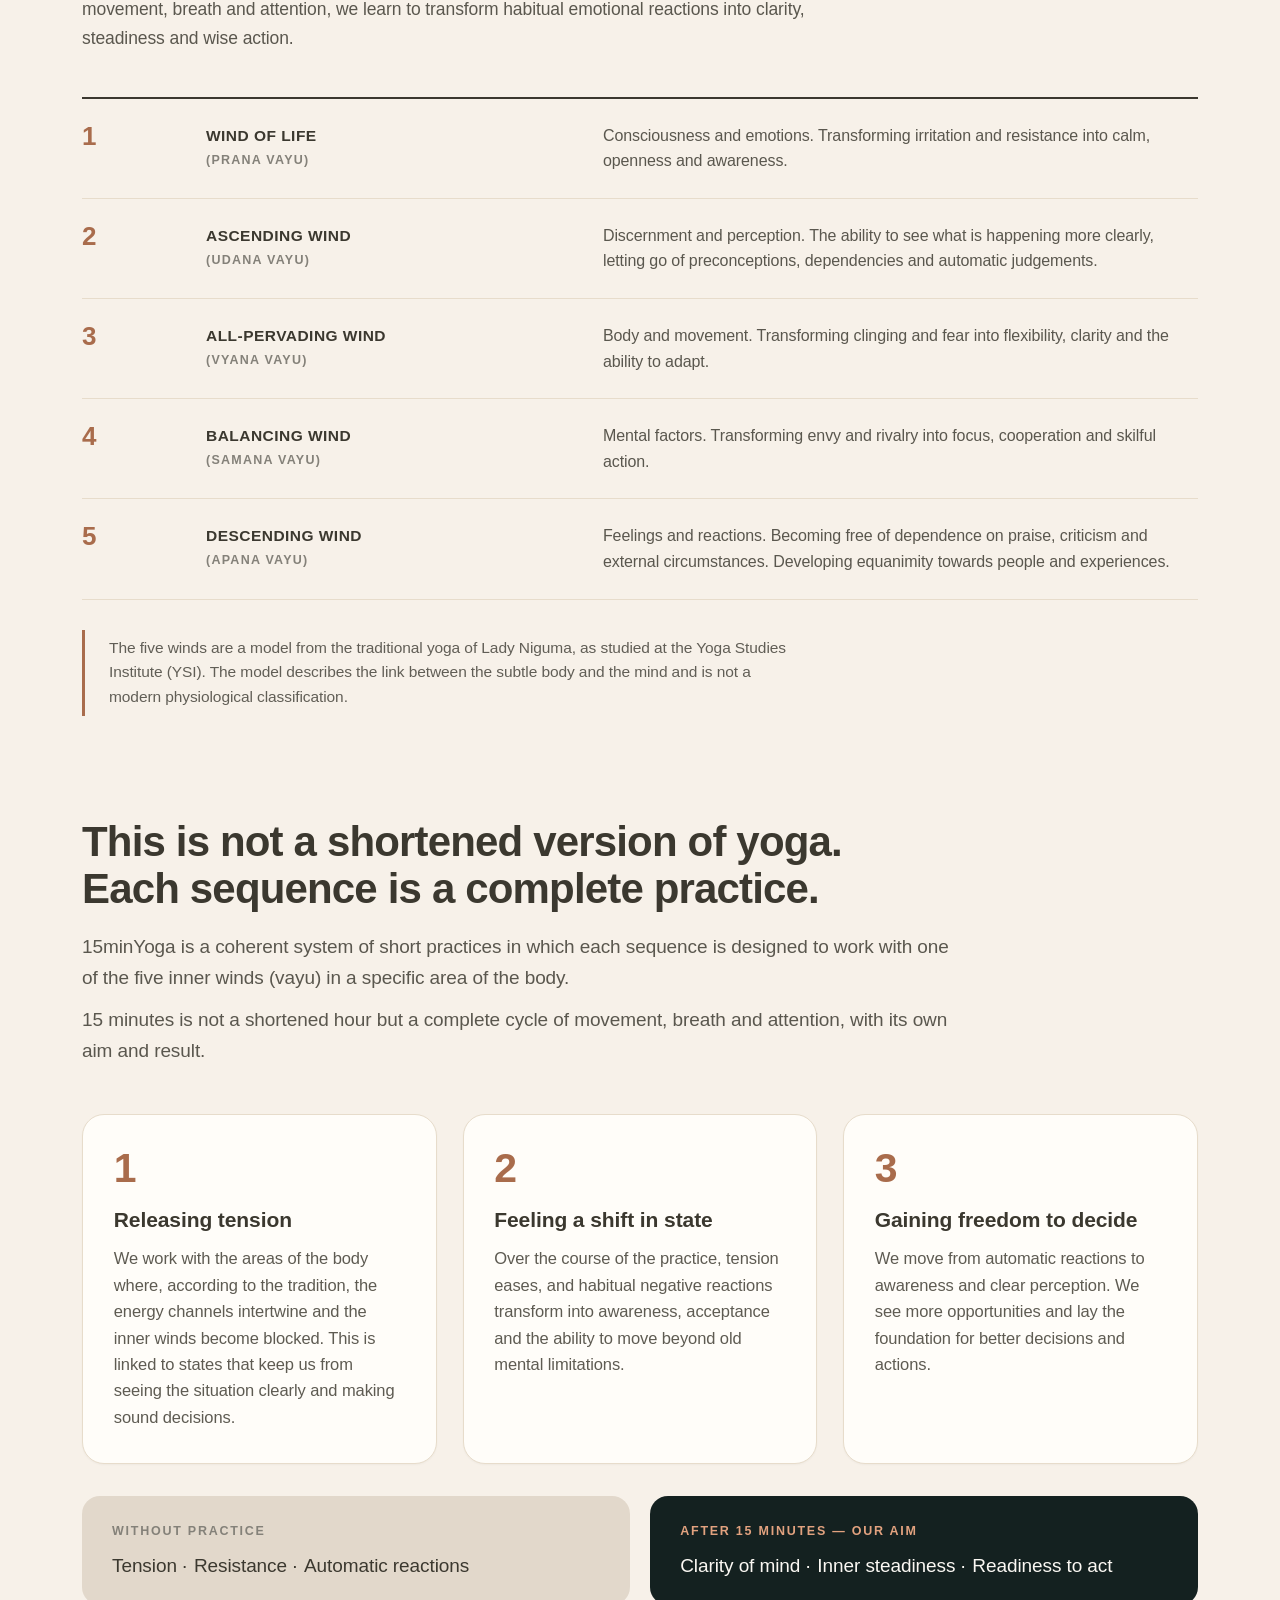
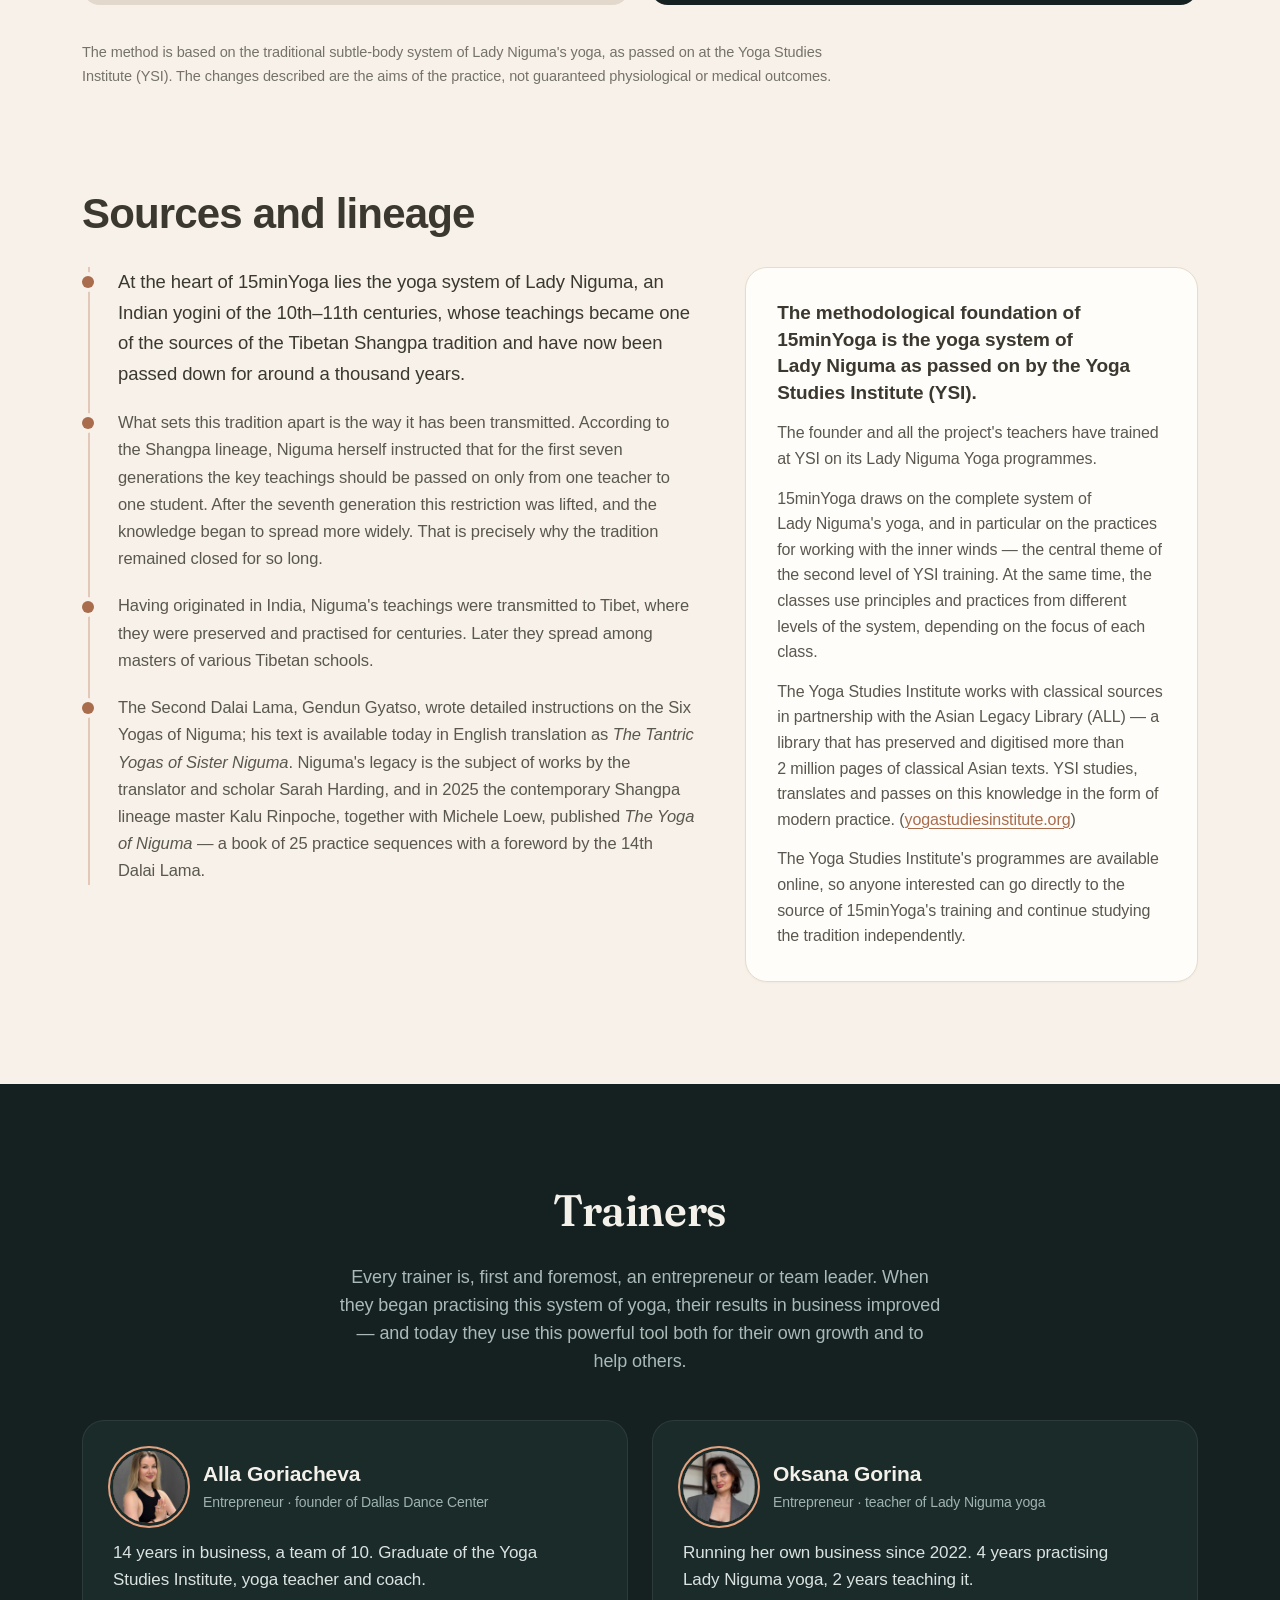
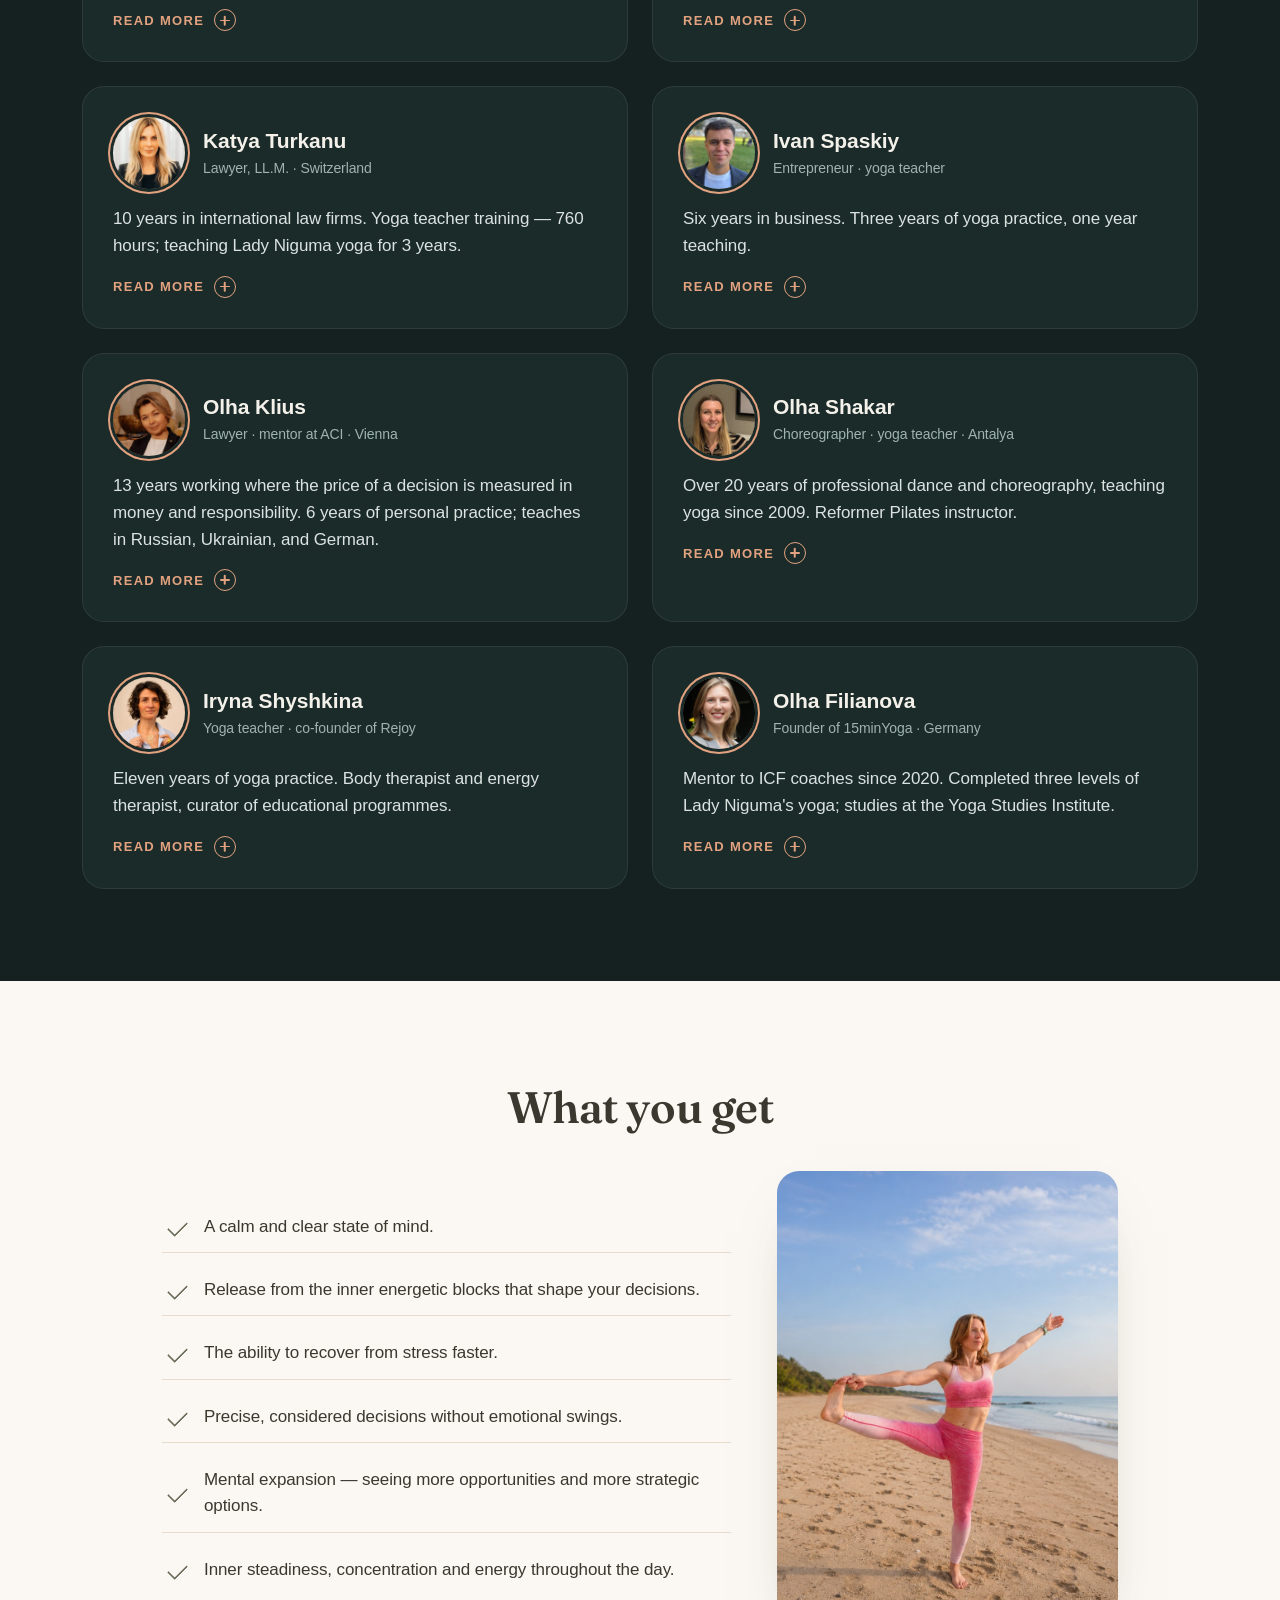
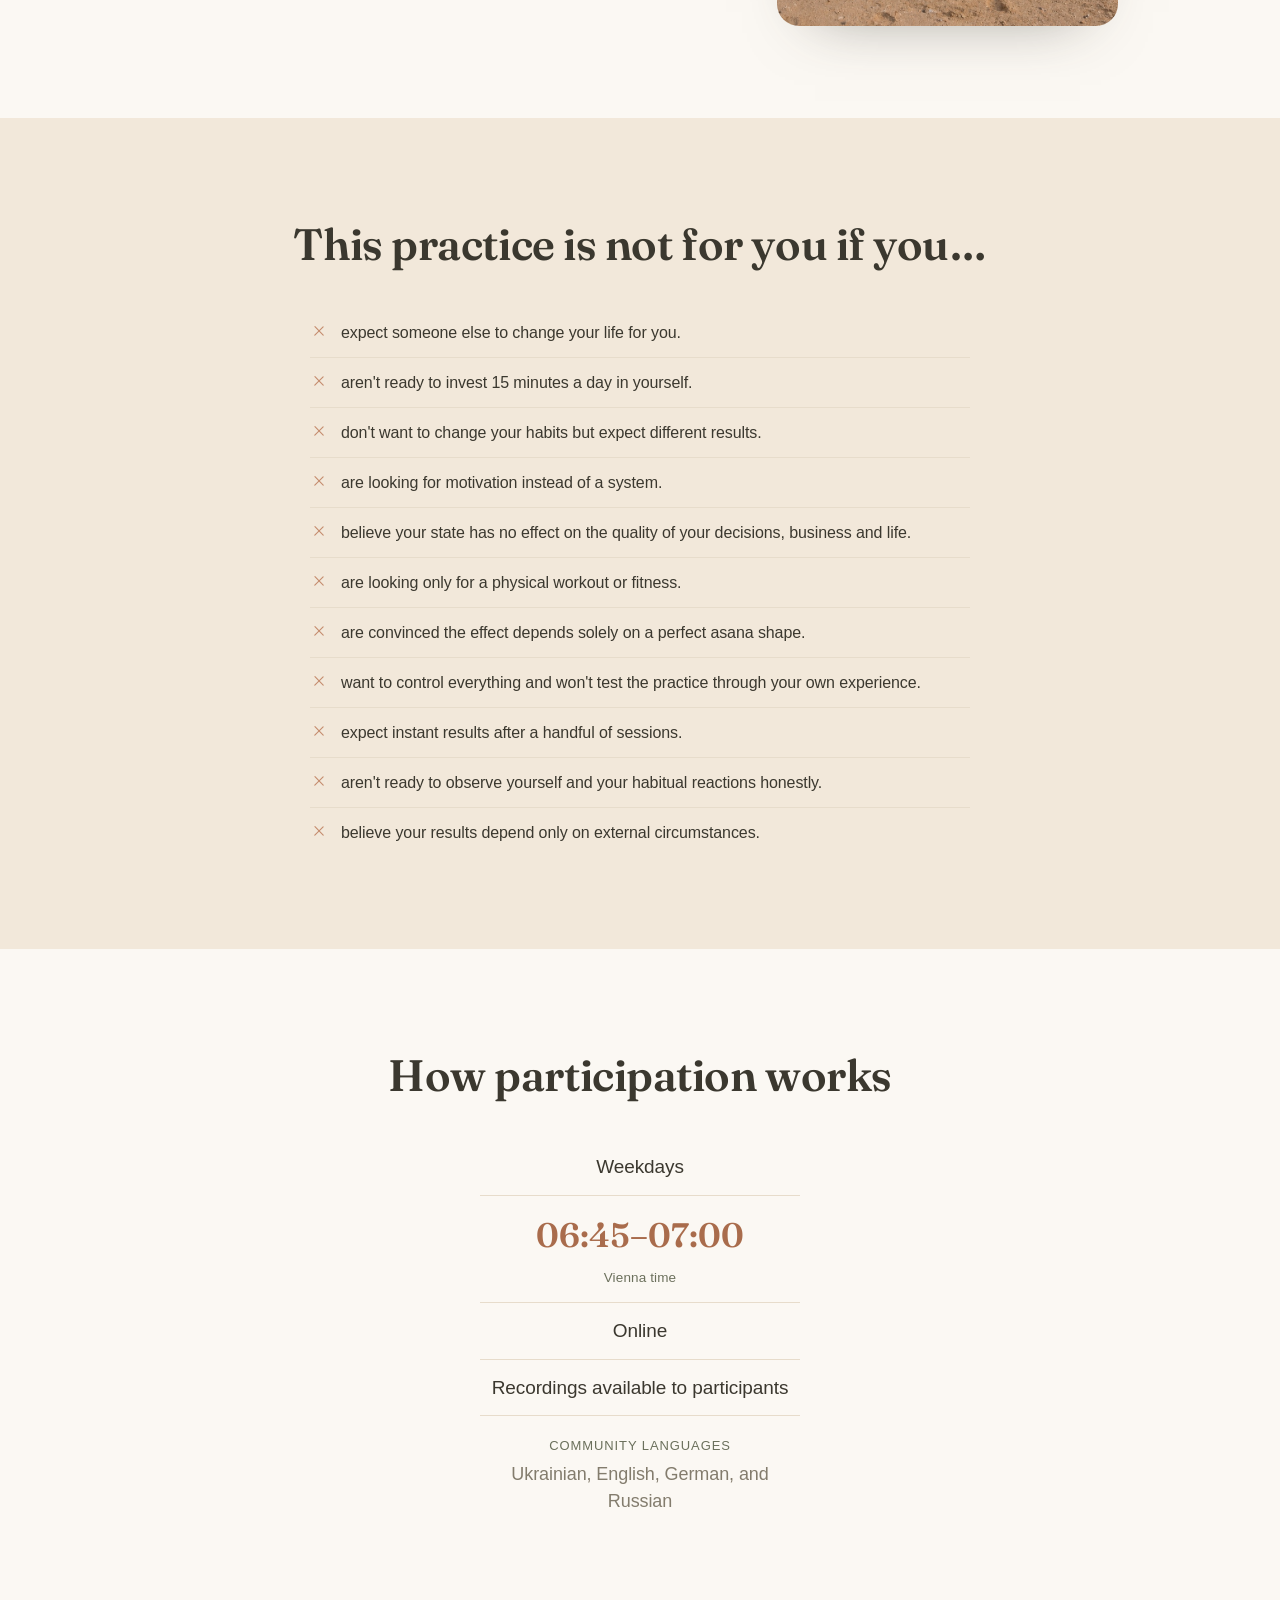
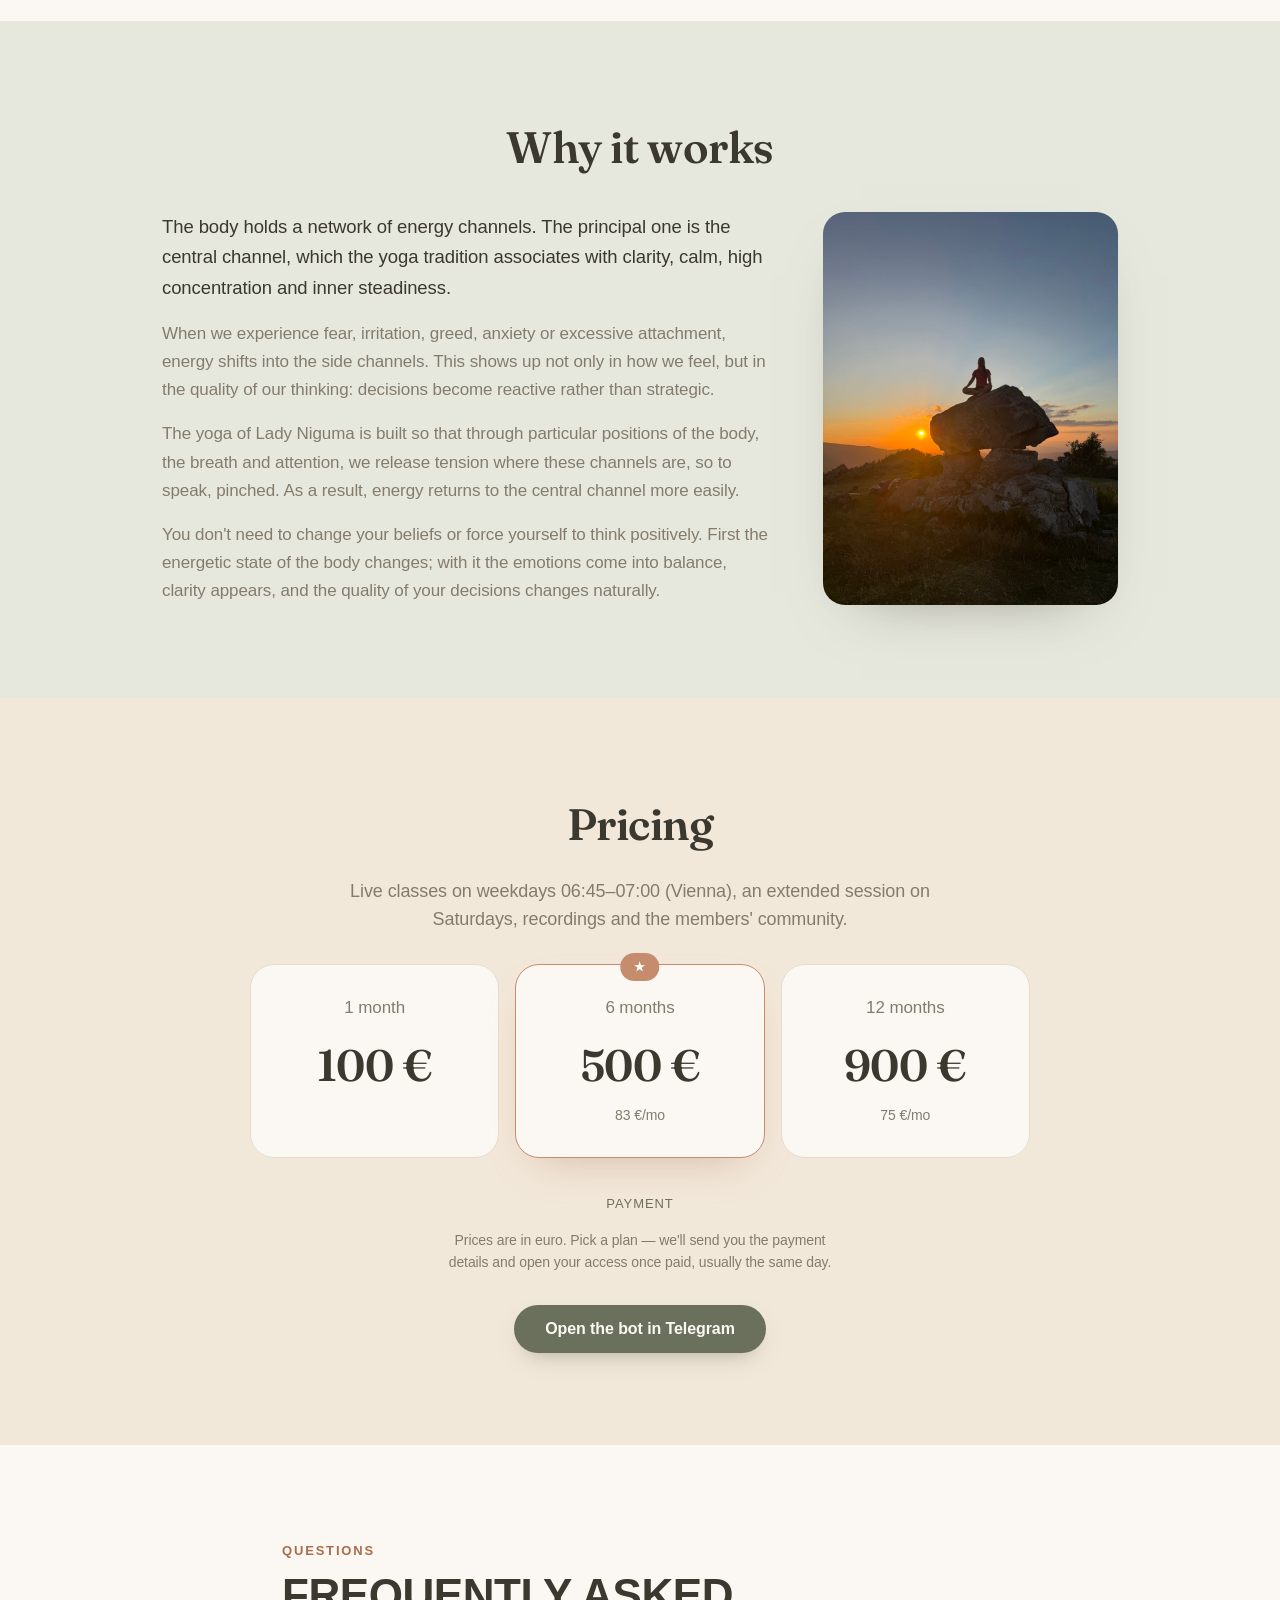
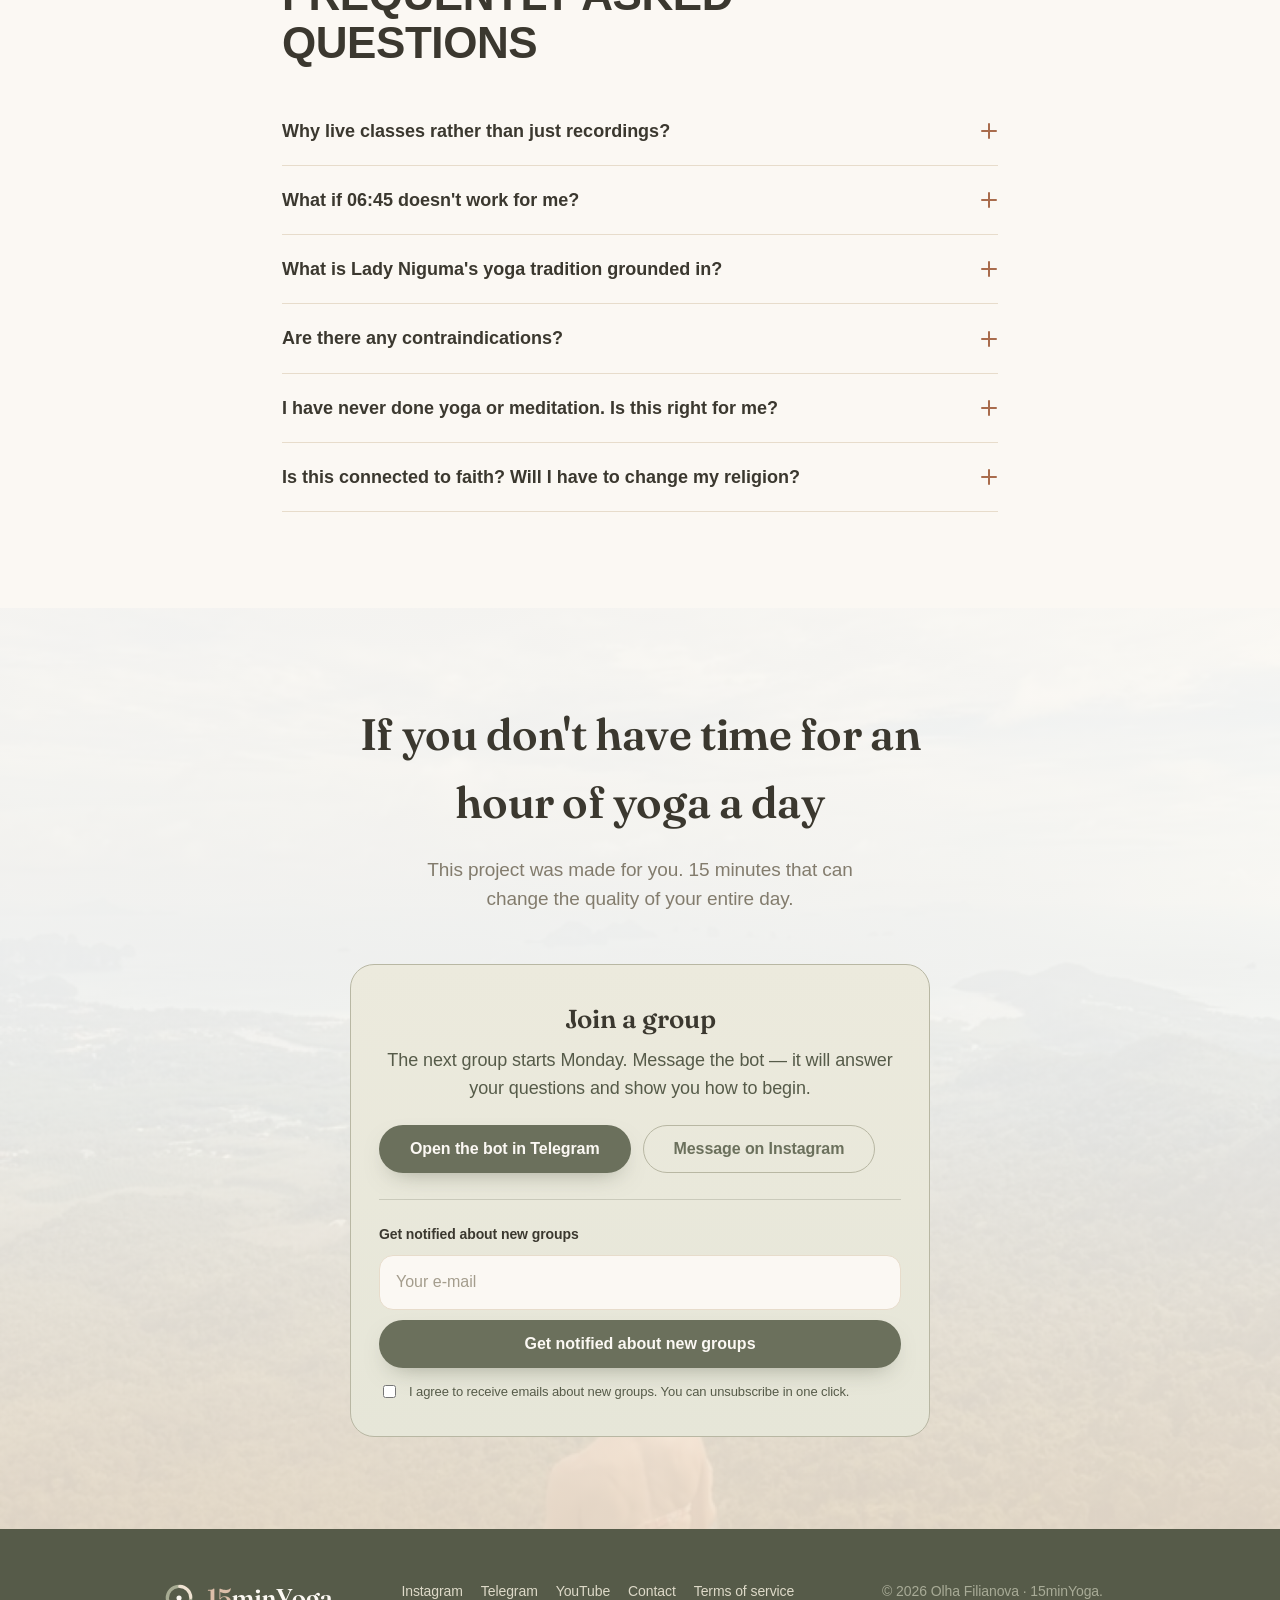
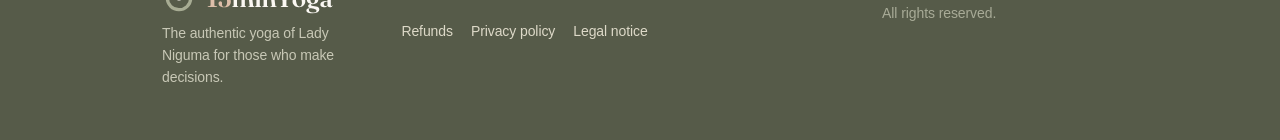
==== commit cfaaa9c7: "Метод: «Это не сокращённая йога» и «Источники»; тренеры — компактные карточки Раздел «Метод» продолж" ====
--- a/landing/index.html
+++ b/landing/index.html
@@ -37,7 +37,7 @@
   <link rel="preconnect" href="https://fonts.gstatic.com" crossorigin />
   <link rel="stylesheet"
     href="https://fonts.googleapis.com/css2?family=Fraunces:opsz,wght@9..144,400;9..144,500;9..144,600;9..144,700&display=swap" />
-  <link rel="stylesheet" href="css/styles.css?v=20261120i" />
+  <link rel="stylesheet" href="css/styles.css?v=20261120j" />
 </head>
 
 <body>
@@ -175,23 +175,63 @@
         <div class="method__intro" data-rich="method.paras"><!-- rendered from translations --></div>
         <ol class="method__list" role="list" data-method="method.winds"><!-- rendered from translations --></ol>
         <p class="method__note" data-i18n="method.note"></p>
-      </div>
-    </section>
-
-    <section class="section section--alt" id="trainers">
-      <div class="container">
+
+        <!-- Продолжение раздела: «Это не сокращённая йога». По макету: заголовок,
+             вступление, три карточки шагов (data-steps), сравнение «Без практики» /
+             «После 15 минут» (data-list), примечание мелким текстом. -->
+        <div class="practice">
+          <h3 class="practice__heading" data-i18n="methodPractice.heading">Это не сокращённая йога. Каждый комплекс — завершённая практика.</h3>
+          <div class="practice__intro" data-rich="methodPractice.paras"><!-- rendered from translations --></div>
+          <ol class="practice__steps" role="list" data-steps="methodPractice.steps"><!-- rendered from translations --></ol>
+          <div class="practice__compare">
+            <div class="pcmp pcmp--before">
+              <p class="pcmp__label" data-i18n="methodPractice.before.label">Без практики</p>
+              <ul class="pcmp__items" role="list" data-list="methodPractice.before.items"></ul>
+            </div>
+            <div class="pcmp pcmp--after">
+              <p class="pcmp__label" data-i18n="methodPractice.after.label">После 15 минут — наша цель</p>
+              <ul class="pcmp__items" role="list" data-list="methodPractice.after.items"></ul>
+            </div>
+          </div>
+          <p class="practice__note" data-i18n="methodPractice.note"></p>
+        </div>
+
+        <!-- Продолжение раздела: «Источники и линия передачи». Слева — история
+             линии (абзацы на вертикальной линии с точками), справа — карточка
+             о Yoga Studies Institute. Разметка в текстах: *курсив*, [ссылка](https://…). -->
+        <div class="sources">
+          <h3 class="practice__heading" data-i18n="methodSources.heading">Источники и линия передачи</h3>
+          <div class="sources__grid">
+            <div class="sources__lineage" data-rich="methodSources.lineage"><!-- rendered from translations --></div>
+            <div class="sources__ysi" data-rich="methodSources.ysi"><!-- rendered from translations --></div>
+          </div>
+        </div>
+      </div>
+    </section>
+
+    <section class="section trainers" id="trainers">
+      <div class="container trainers__inner">
         <h2 class="section__title" data-i18n="trainers.heading">Тренеры</h2>
         <p class="section__lead" data-i18n="trainers.intro">Все тренеры прежде всего сами являются
           предпринимателями. Начав практиковать эту систему йоги, они улучшили свои результаты в бизнесе, а сегодня
           используют этот мощный инструмент как для собственного развития, так и для помощи другим.</p>
-        <!-- Карточки преподавателей рисуются из переводов (trainers.people):
-             имя, роль, фотография и несколько строк о человеке. Пока в списке
-             один человек — блок выстроится в одну колонку. -->
-        <div class="teachers" data-teachers="trainers.people">
+        <!-- Компактные карточки по макету: круглое фото (assets/photos/avatars),
+             имя, короткая роль (short), ключевая фраза (key). Нажатие на карточку
+             открывает окно с полным профилем (role, lines, facts, большое фото) —
+             js/main.js, teacherDialog. Данные — trainers.people в переводах. -->
+        <div class="tcards" data-teachers="trainers.people">
           <!-- rendered from translations -->
         </div>
       </div>
     </section>
+
+    <!-- Полный профиль тренера: заполняется по нажатию на карточку. -->
+    <dialog class="tdialog" id="teacherDialog" aria-labelledby="teacherDialogName">
+      <button class="tdialog__close" type="button" data-i18n="trainers.close" data-i18n-attr="aria-label" aria-label="Закрыть">
+        <span aria-hidden="true">×</span>
+      </button>
+      <div class="tdialog__body"></div>
+    </dialog>
 
     <!-- ===================== BENEFITS ===================== -->
     <section class="section" id="benefits">
@@ -369,15 +409,15 @@
     </div>
   </footer>
 
-  <script src="js/icons.js?v=20261120i"></script>
-  <script src="js/translations.js?v=20261120i"></script>
-  <script src="js/config.js?v=20261120i"></script>
-  <script src="js/i18n.js?v=20261120i"></script>
-  <script src="js/main.js?v=20261120i"></script>
-  <script src="js/promo-stickers.js?v=20261120i" defer></script>
-  <script src="js/checkout.js?v=20261120i" defer></script>
-  <script src="js/chat-content.js?v=20261120i" defer></script>
-  <script src="js/chat.js?v=20261120i" defer></script>
+  <script src="js/icons.js?v=20261120j"></script>
+  <script src="js/translations.js?v=20261120j"></script>
+  <script src="js/config.js?v=20261120j"></script>
+  <script src="js/i18n.js?v=20261120j"></script>
+  <script src="js/main.js?v=20261120j"></script>
+  <script src="js/promo-stickers.js?v=20261120j" defer></script>
+  <script src="js/checkout.js?v=20261120j" defer></script>
+  <script src="js/chat-content.js?v=20261120j" defer></script>
+  <script src="js/chat.js?v=20261120j" defer></script>
 </body>
 
 </html>
--- a/landing/css/styles.css
+++ b/landing/css/styles.css
@@ -712,6 +712,135 @@
   .method__note { padding-left: 18px; font-size: 15px; }
 }
 
+/* ---------- Method, продолжение: «Это не сокращённая йога» ---------- */
+/**
+ * По макету: заголовок обычным регистром, вступление крупным текстом, три
+ * белые карточки шагов (крупная цифра цветом глины, заголовок, текст), две
+ * плашки сравнения — «Без практики» бежевая, «После 15 минут» тёмная, —
+ * и примечание мелким текстом.
+ *
+ * Тёмная плашка задана постоянными цветами, а не переменными палитры:
+ * в тёмной теме --ink светлый, и плашка «после» перестала бы быть тёмной.
+ */
+.practice { margin-top: clamp(64px, 8vw, 104px); }
+.practice__heading {
+  margin: 0 0 20px; max-width: 24em;
+  font-family: var(--font); font-weight: 800; font-size: clamp(26px, 3.3vw, 42px);
+  line-height: 1.12; letter-spacing: -0.02em; color: var(--ink); text-wrap: balance;
+}
+.practice__intro p {
+  margin: 0 0 12px; max-width: 46em;
+  font-size: clamp(16.5px, 1.6vw, 19px); line-height: 1.6;
+  color: color-mix(in srgb, var(--ink) 84%, var(--bg));
+}
+.practice__intro p:last-child { margin-bottom: 0; }
+.practice__intro strong { font-weight: 700; color: var(--ink); }
+
+.practice__steps {
+  list-style: none; margin: clamp(32px, 4vw, 48px) 0 0; padding: 0;
+  display: grid; grid-template-columns: repeat(3, minmax(0, 1fr)); gap: clamp(16px, 2vw, 28px);
+}
+.pstep {
+  margin: 0; padding: clamp(24px, 2.6vw, 34px) clamp(22px, 2.4vw, 32px);
+  background: var(--surface); border: 1px solid var(--line); border-radius: 22px;
+  box-shadow: 0 1px 2px rgba(59, 56, 47, .04);
+}
+.pstep__num {
+  display: block; margin-bottom: 18px;
+  font-size: clamp(32px, 3.2vw, 42px); font-weight: 700; line-height: 1;
+  color: var(--clay-deep); font-variant-numeric: tabular-nums;
+}
+.pstep__title {
+  margin: 0 0 12px;
+  font-family: var(--font); font-size: clamp(18px, 1.7vw, 21px); font-weight: 700; line-height: 1.25;
+  color: var(--ink); text-wrap: balance;
+}
+.pstep__text {
+  margin: 0;
+  font-size: clamp(15.5px, 1.4vw, 16.5px); line-height: 1.6;
+  color: color-mix(in srgb, var(--ink) 82%, var(--bg));
+}
+
+.practice__compare {
+  margin-top: clamp(20px, 2.6vw, 32px);
+  display: grid; grid-template-columns: repeat(2, minmax(0, 1fr)); gap: clamp(14px, 1.6vw, 22px);
+}
+.pcmp { border-radius: 18px; padding: clamp(20px, 2.2vw, 26px) clamp(22px, 2.4vw, 30px); }
+.pcmp--before { background: color-mix(in srgb, var(--bg-alt) 91%, var(--ink)); }
+.pcmp--after { background: #142120; }  /* тот же тёмный, что у раздела «Тренеры» */
+.pcmp__label {
+  margin: 0 0 10px;
+  font-size: 12.5px; font-weight: 700; letter-spacing: .14em; text-transform: uppercase;
+  color: color-mix(in srgb, var(--ink) 62%, var(--bg));
+}
+.pcmp--after .pcmp__label { color: #e2a27f; }
+.pcmp__items {
+  list-style: none; margin: 0; padding: 0;
+  font-size: clamp(16.5px, 1.6vw, 19px); line-height: 1.45; font-weight: 500;
+  color: var(--ink);
+}
+.pcmp--after .pcmp__items { color: #fbf8f3; }
+/* пункт не рвётся внутри («Автоматические реакции»), перенос — только между пунктами */
+.pcmp__items li { display: inline-block; white-space: nowrap; }
+.pcmp__items li:not(:last-child)::after { content: "\00a0·"; margin-right: .35em; }
+
+.practice__note {
+  margin: clamp(24px, 3vw, 36px) 0 0; max-width: 52em;
+  font-size: 14.5px; line-height: 1.6;
+  color: color-mix(in srgb, var(--ink) 70%, var(--bg));
+}
+.practice__note:empty { display: none; }
+
+/* ---------- Method, продолжение: «Источники и линия передачи» ---------- */
+/* Слева история линии: абзацы на вертикальной линии, у каждого — точка цвета
+   глины, как веха. Справа — белая карточка о YSI в стиле карточек шагов. */
+.sources { margin-top: clamp(64px, 8vw, 104px); }
+.sources__grid {
+  display: grid; grid-template-columns: minmax(0, 1.15fr) minmax(0, .85fr);
+  gap: clamp(28px, 4vw, 56px); align-items: start;
+  margin-top: clamp(20px, 2.6vw, 30px);
+}
+.sources__lineage {
+  margin-left: 6px; padding-left: 28px;
+  border-left: 2px solid color-mix(in srgb, var(--clay) 45%, var(--bg));
+}
+.sources__lineage p {
+  position: relative; margin: 0 0 20px;
+  font-size: clamp(15.5px, 1.45vw, 16.5px); line-height: 1.65;
+  color: color-mix(in srgb, var(--ink) 84%, var(--bg));
+}
+.sources__lineage p:first-child { font-size: clamp(16.5px, 1.6vw, 18.5px); color: var(--ink); }
+.sources__lineage p:last-child { margin-bottom: 0; }
+.sources__lineage p::before {
+  content: ""; position: absolute; left: -36px; top: .5em;
+  width: 12px; height: 12px; border-radius: 50%;
+  background: var(--clay-deep);
+  box-shadow: 0 0 0 4px color-mix(in srgb, var(--bg-alt) 42%, var(--bg));  /* = фон раздела */
+}
+.sources__ysi {
+  padding: clamp(24px, 2.6vw, 32px) clamp(22px, 2.4vw, 32px);
+  background: var(--surface); border: 1px solid var(--line); border-radius: 22px;
+  box-shadow: 0 1px 2px rgba(59, 56, 47, .04);
+}
+.sources__ysi p {
+  margin: 0 0 14px;
+  font-size: clamp(15px, 1.4vw, 16px); line-height: 1.6;
+  color: color-mix(in srgb, var(--ink) 84%, var(--bg));
+}
+.sources__ysi p:first-child { font-size: clamp(17px, 1.6vw, 19px); font-weight: 700; line-height: 1.4; color: var(--ink); }
+.sources__ysi p:last-child { margin-bottom: 0; }
+.sources a { color: var(--clay-deep); text-decoration: underline; text-underline-offset: 3px; }
+.sources a:hover { text-decoration-thickness: 2px; }
+
+@media (max-width: 899px) {
+  .sources__grid { grid-template-columns: minmax(0, 1fr); }
+  .sources__lineage { padding-left: 22px; }
+  .sources__lineage p::before { left: -30px; }
+  .practice__steps { grid-template-columns: minmax(0, 1fr); gap: 14px; }
+  .pstep__num { margin-bottom: 12px; }
+  .practice__compare { grid-template-columns: minmax(0, 1fr); }
+}
+
 /* ---------------- FAQ: «Частые вопросы» ---------------- */
 /**
  * По макету: надзаголовок цветом глины, крупный заголовок капсом, ниже
@@ -885,6 +1014,116 @@
   /* Восемь фактов в одну колонку растянули бы карточку вдвое выше портрета —
      на широком экране они идут в два столбца. */
   .teacher__facts { grid-template-columns: 1fr 1fr; gap: 8px 26px; }
+}
+
+/* ---------------- Trainers: компактные карточки по макету ---------------- */
+/**
+ * Тёмный раздел, как в макете: карточки в две колонки (на телефоне — в одну),
+ * в карточке круглое фото с кольцом цвета глины, имя, короткая роль, ключевая
+ * фраза и «Подробнее +». Нажимается вся карточка: невидимый слой кнопки
+ * (.tcard__open::after) растянут на неё целиком. Полный профиль открывается
+ * в окне (.tdialog) — js/main.js, teacherDialog.
+ *
+ * Цвета раздела постоянные, а не из палитры: раздел тёмный в обеих темах.
+ */
+.trainers { background: #142120; }
+.trainers .section__title { color: #f4f1ea; }
+.trainers .section__lead { color: #a9bab7; }
+.trainers__inner { max-width: 1160px; }
+.tcards {
+  display: grid; grid-template-columns: repeat(2, minmax(0, 1fr));
+  gap: clamp(14px, 2vw, 24px); margin-top: clamp(28px, 4vw, 44px);
+}
+.tcard {
+  position: relative;
+  display: grid; grid-template-columns: 72px minmax(0, 1fr); column-gap: 18px; row-gap: 16px;
+  align-items: center; align-content: start;
+  padding: clamp(22px, 2.6vw, 30px);
+  background: #1b2b2a; border: 1px solid rgba(255, 255, 255, .08); border-radius: 22px;
+  transition: border-color .2s var(--ease), background .2s var(--ease), transform .2s var(--ease);
+}
+.tcard:hover { background: #1f3231; border-color: rgba(226, 162, 127, .5); transform: translateY(-2px); }
+.tcard:focus-within { border-color: #e2a27f; }
+.tcard__ava {
+  width: 72px; height: 72px; border-radius: 50%; object-fit: cover; display: block;
+  box-shadow: 0 0 0 3px #1b2b2a, 0 0 0 5px #e2a27f;
+}
+.tcard__ava--empty {
+  display: grid; place-items: center; background: #f0ad7a; color: #142120;
+  font-size: 24px; font-weight: 800;
+}
+.tcard__name {
+  margin: 0; font-family: var(--font); font-size: clamp(18px, 1.7vw, 21px); font-weight: 700;
+  line-height: 1.25; color: #f4f1ea;
+}
+.tcard__role { margin: 5px 0 0; font-size: 14px; line-height: 1.4; color: #9fb3b0; }
+.tcard__key {
+  grid-column: 1 / -1; margin: 0;
+  font-size: clamp(15.5px, 1.45vw, 17px); line-height: 1.6; color: #dbe3e1;
+}
+.tcard__open {
+  grid-column: 1 / -1; justify-self: start;
+  display: inline-flex; align-items: center; gap: 10px;
+  margin: 0; padding: 0; background: none; border: 0; cursor: pointer;
+  font-family: var(--font); font-size: 13px; font-weight: 700; letter-spacing: .1em; text-transform: uppercase;
+  color: #e2a27f;
+}
+.tcard__open::after { content: ""; position: absolute; inset: 0; border-radius: 22px; }
+.tcard__open:focus-visible { outline: none; }
+.tcard__open:focus-visible::after { outline: 2px solid #e2a27f; outline-offset: 3px; }
+.tcard__plus { position: relative; width: 22px; height: 22px; border: 1.5px solid currentColor; border-radius: 50%; }
+.tcard__plus::before, .tcard__plus::after {
+  content: ""; position: absolute; left: 50%; top: 50%; width: 10px; height: 1.5px;
+  margin: -.75px 0 0 -5px; background: currentColor; border-radius: 1px;
+}
+.tcard__plus::after { transform: rotate(90deg); }
+.tcard:hover .tcard__plus { background: rgba(226, 162, 127, .15); }
+
+@media (max-width: 759px) {
+  .tcards { grid-template-columns: minmax(0, 1fr); }
+  .tcard { grid-template-columns: 60px minmax(0, 1fr); column-gap: 14px; row-gap: 14px; }
+  .tcard__ava { width: 60px; height: 60px; }
+}
+
+/* ---- Окно полного профиля тренера ---- */
+.tdialog {
+  width: min(980px, calc(100vw - 40px)); max-width: none; max-height: calc(100dvh - 48px);
+  padding: 0; border: 0; border-radius: 24px; overflow: auto; overscroll-behavior: contain;
+  background: var(--surface); color: var(--ink);
+  box-shadow: 0 40px 120px -40px rgba(0, 0, 0, .6);
+}
+.tdialog::backdrop { background: rgba(14, 22, 21, .62); -webkit-backdrop-filter: blur(3px); backdrop-filter: blur(3px); }
+.tdialog[open] { animation: tdialog-in .26s var(--ease); }
+@keyframes tdialog-in { from { opacity: 0; transform: translateY(14px) scale(.985); } to { opacity: 1; transform: none; } }
+.tdialog__body { padding: clamp(18px, 3vw, 32px); }
+/* крестик держится в углу при прокрутке длинного профиля */
+.tdialog__close {
+  position: sticky; top: 12px; z-index: 2; float: right; margin: 12px 12px -56px 0;
+  width: 44px; height: 44px; display: grid; place-items: center;
+  border: 1px solid var(--line); border-radius: 50%; background: var(--surface); color: var(--ink);
+  font-size: 26px; line-height: 1; cursor: pointer;
+}
+.tdialog__close:hover { border-color: var(--clay); color: var(--clay-deep); }
+.tdialog__close:focus-visible { outline: 2px solid var(--clay-deep); outline-offset: 2px; }
+.teacher--dialog { padding: 0; border: 0; background: transparent; }
+.teacher--dialog:hover { transform: none; box-shadow: none; }
+.teacher--dialog .teacher__name { padding-right: 52px; }
+html.is-dialog-open { overflow: hidden; }
+
+@media (max-width: 600px) {
+  /* на телефоне — лист снизу во всю ширину */
+  .tdialog { width: 100vw; max-height: 92dvh; margin: auto 0 0; border-radius: 22px 22px 0 0; }
+  .teacher--dialog .teacher__photo { max-width: 240px; }
+  .teacher--dialog .teacher__photo img { aspect-ratio: 1 / 1; object-position: 50% 22%; }
+}
+@media (prefers-reduced-motion: reduce) {
+  .tdialog[open] { animation: none; }
+  .tcard { transition: none; }
+}
+
+.visually-hidden {
+  position: absolute !important; width: 1px; height: 1px; padding: 0; margin: -1px;
+  overflow: hidden; clip: rect(0 0 0 0); white-space: nowrap; border: 0;
 }
 
 /* ---------------- Why it works: prose + accent photo ---------------- */
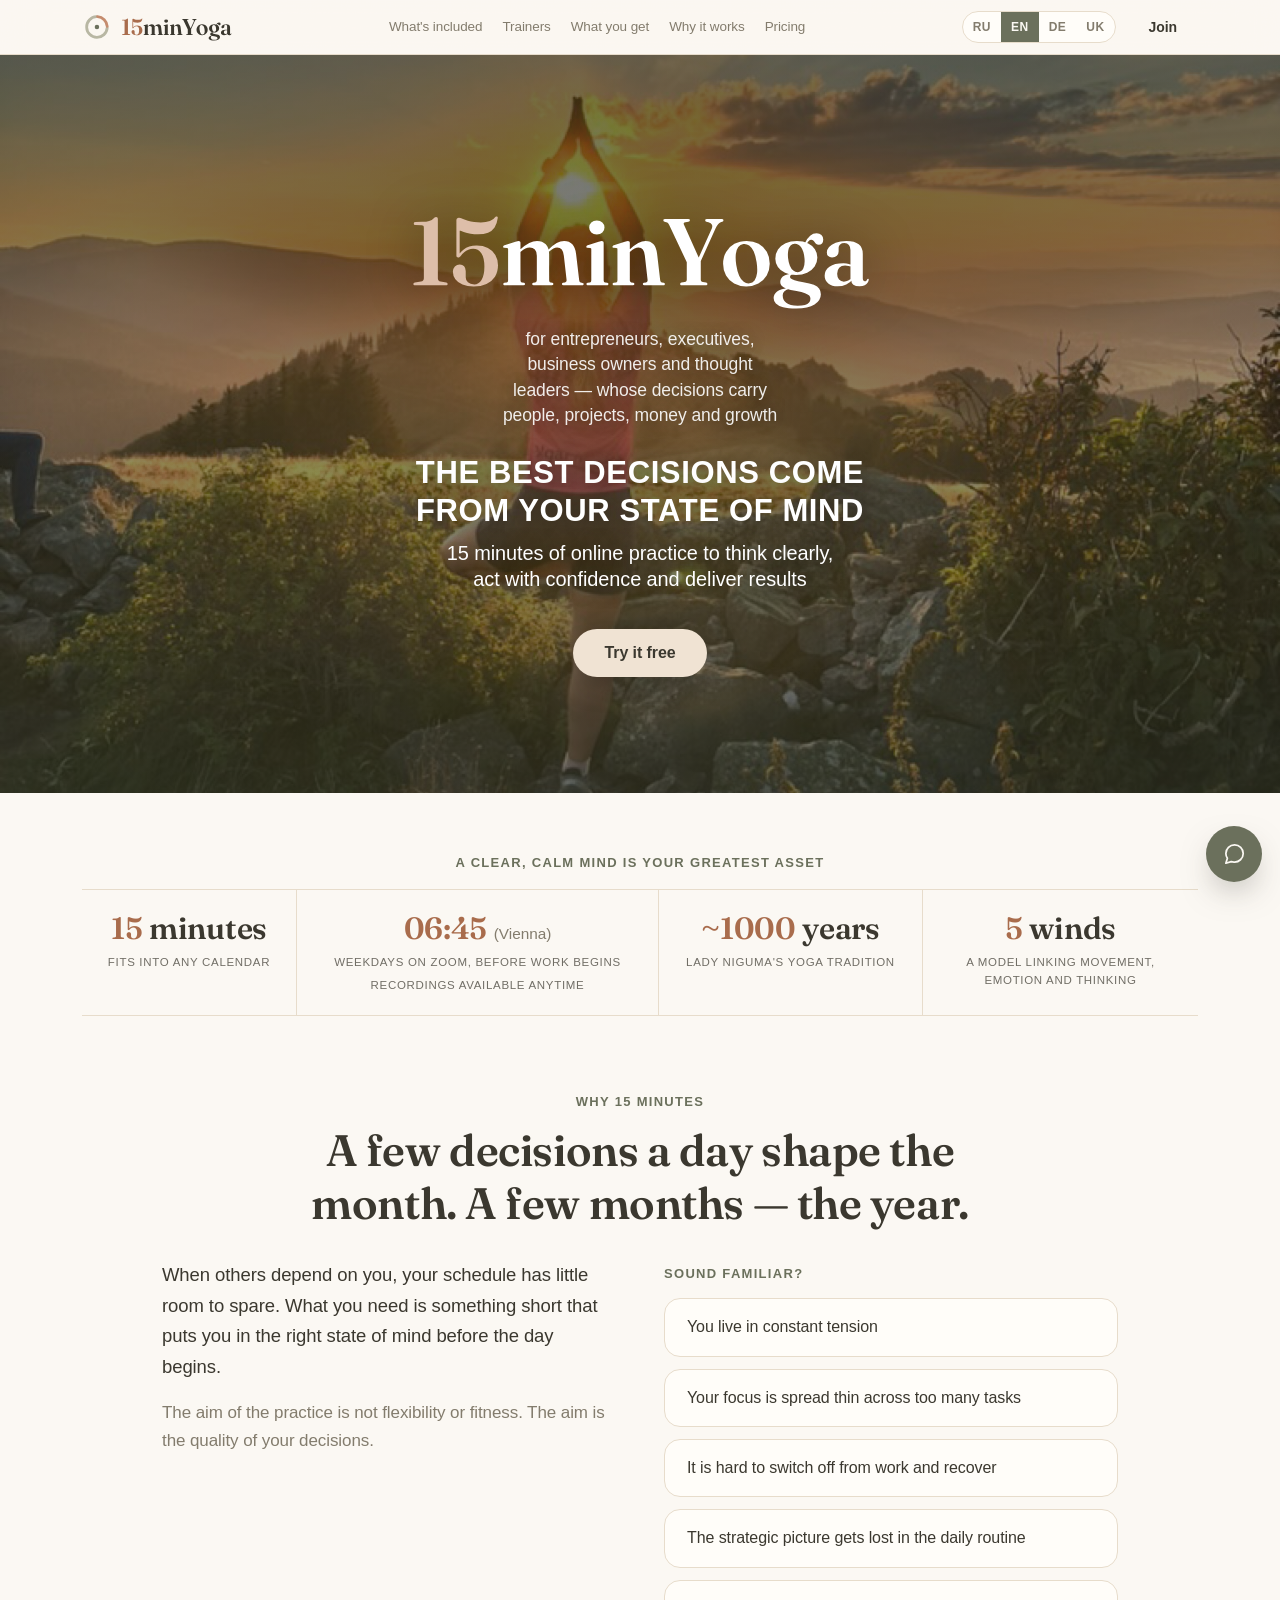
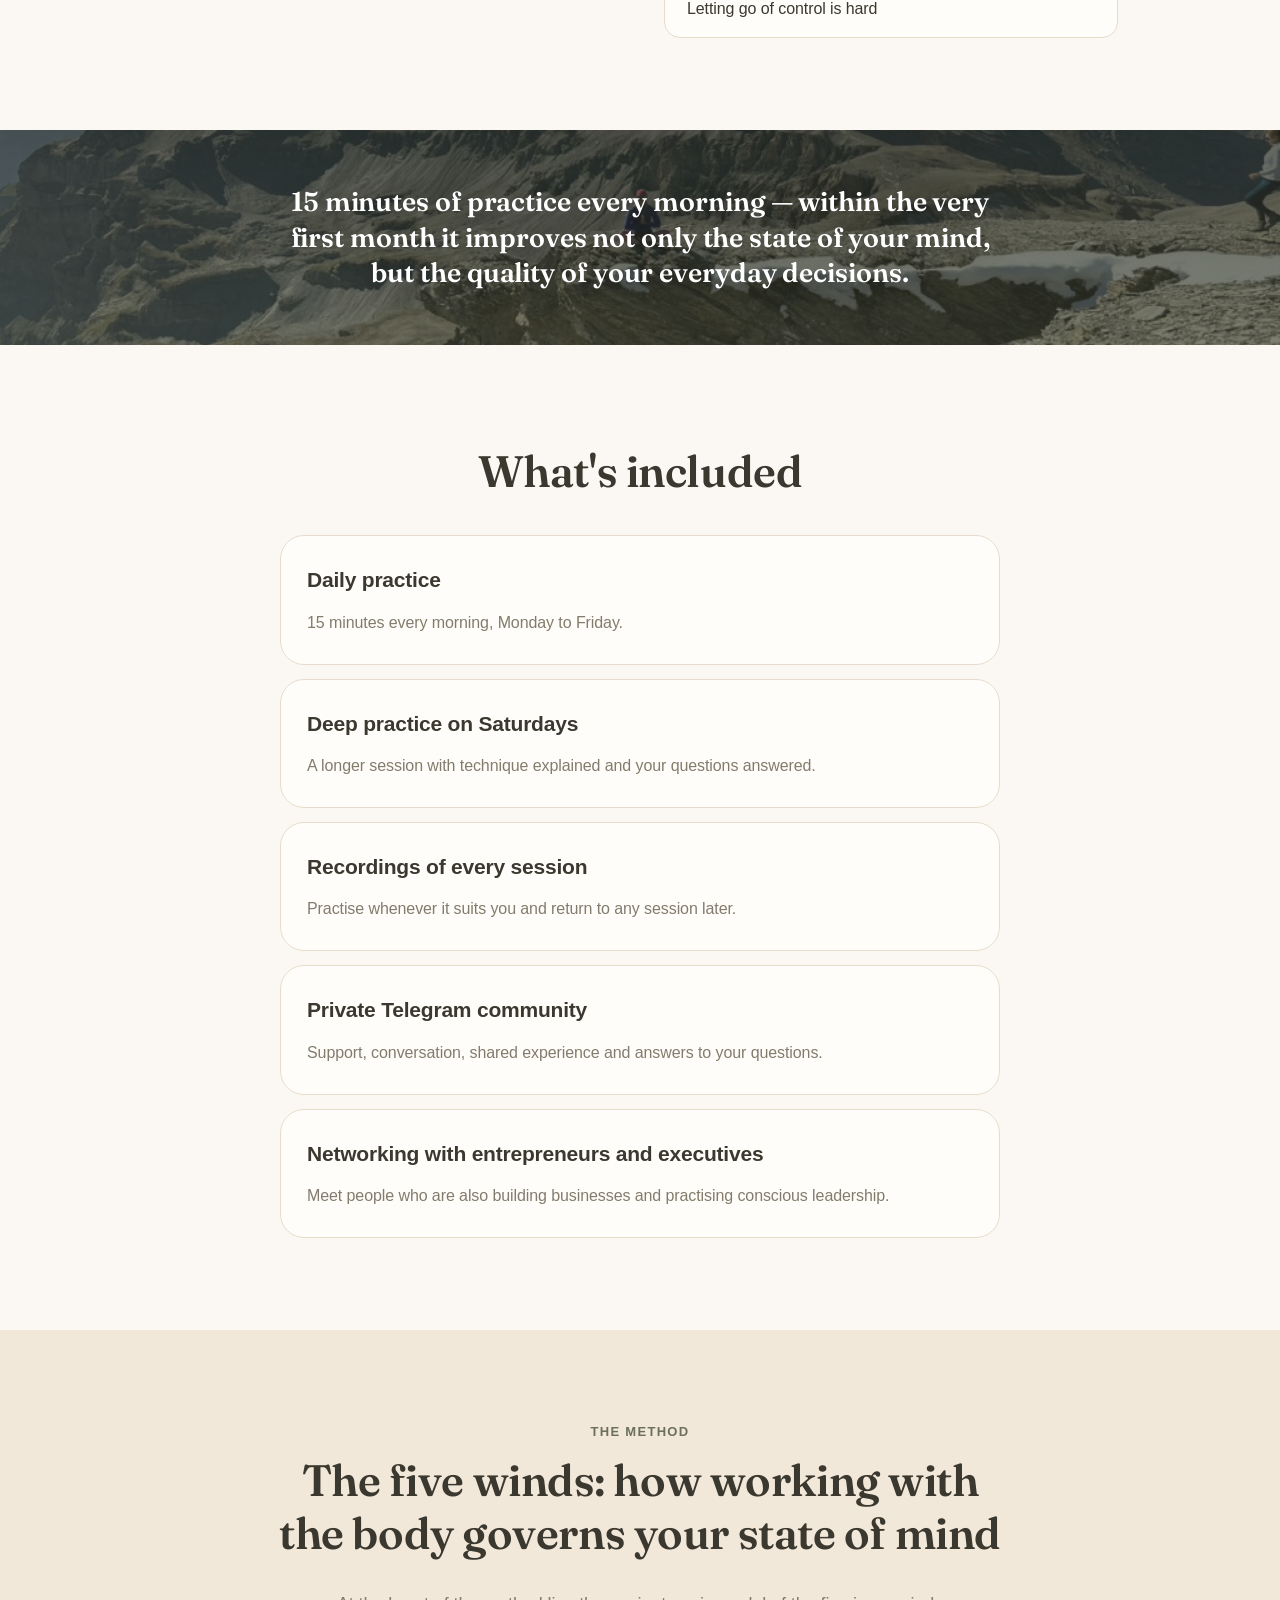
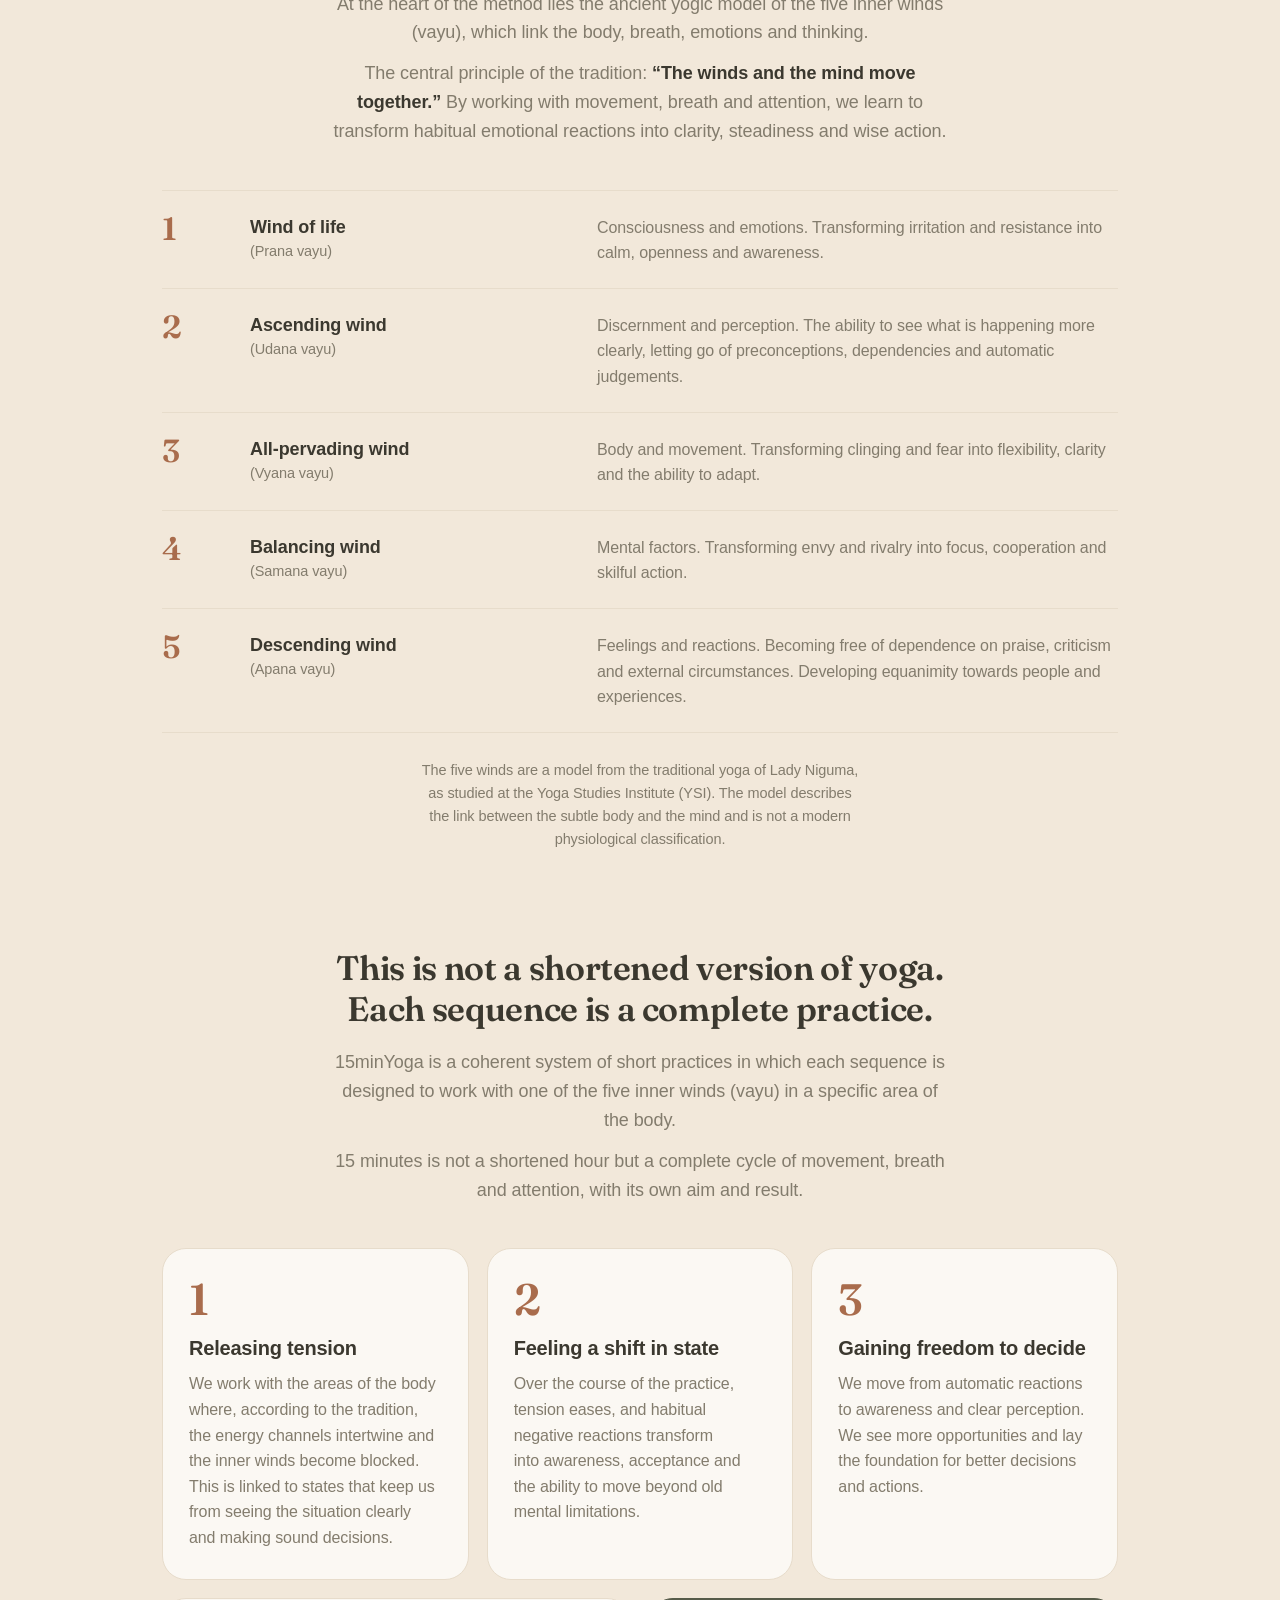
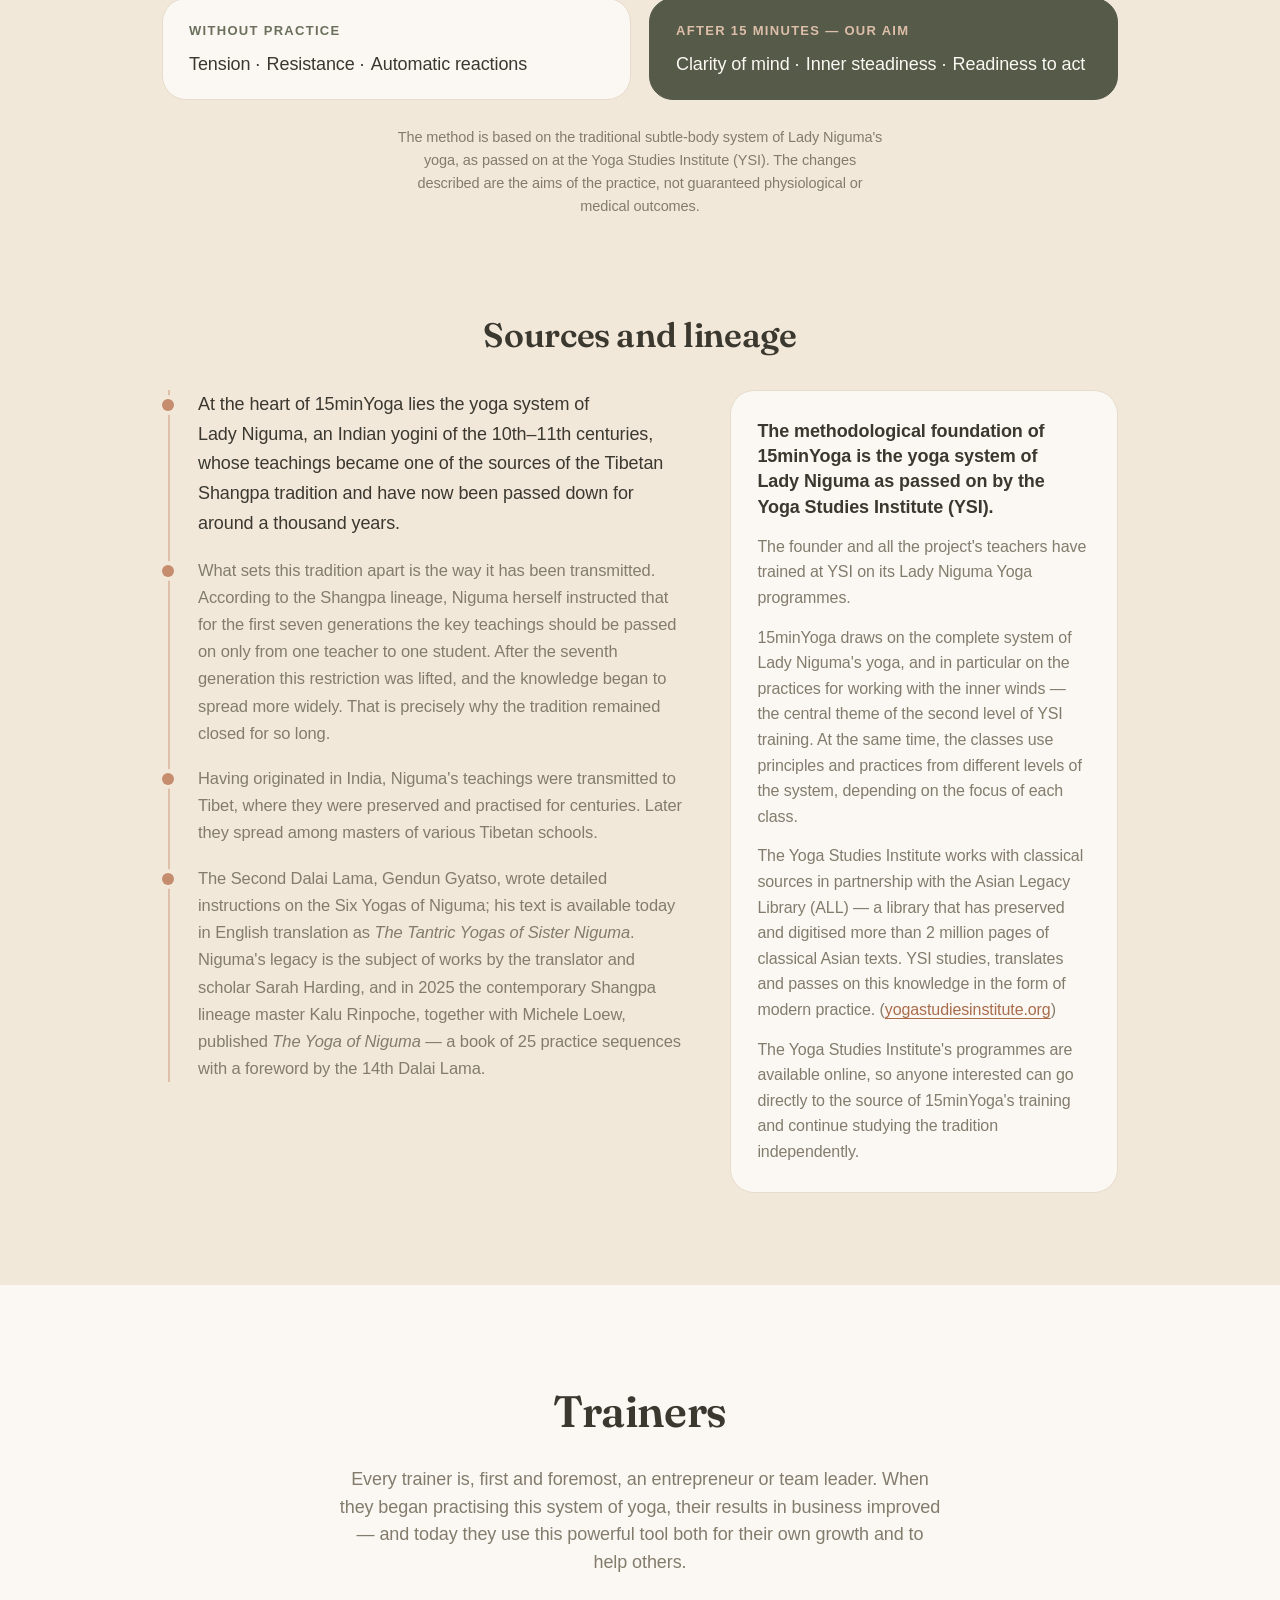
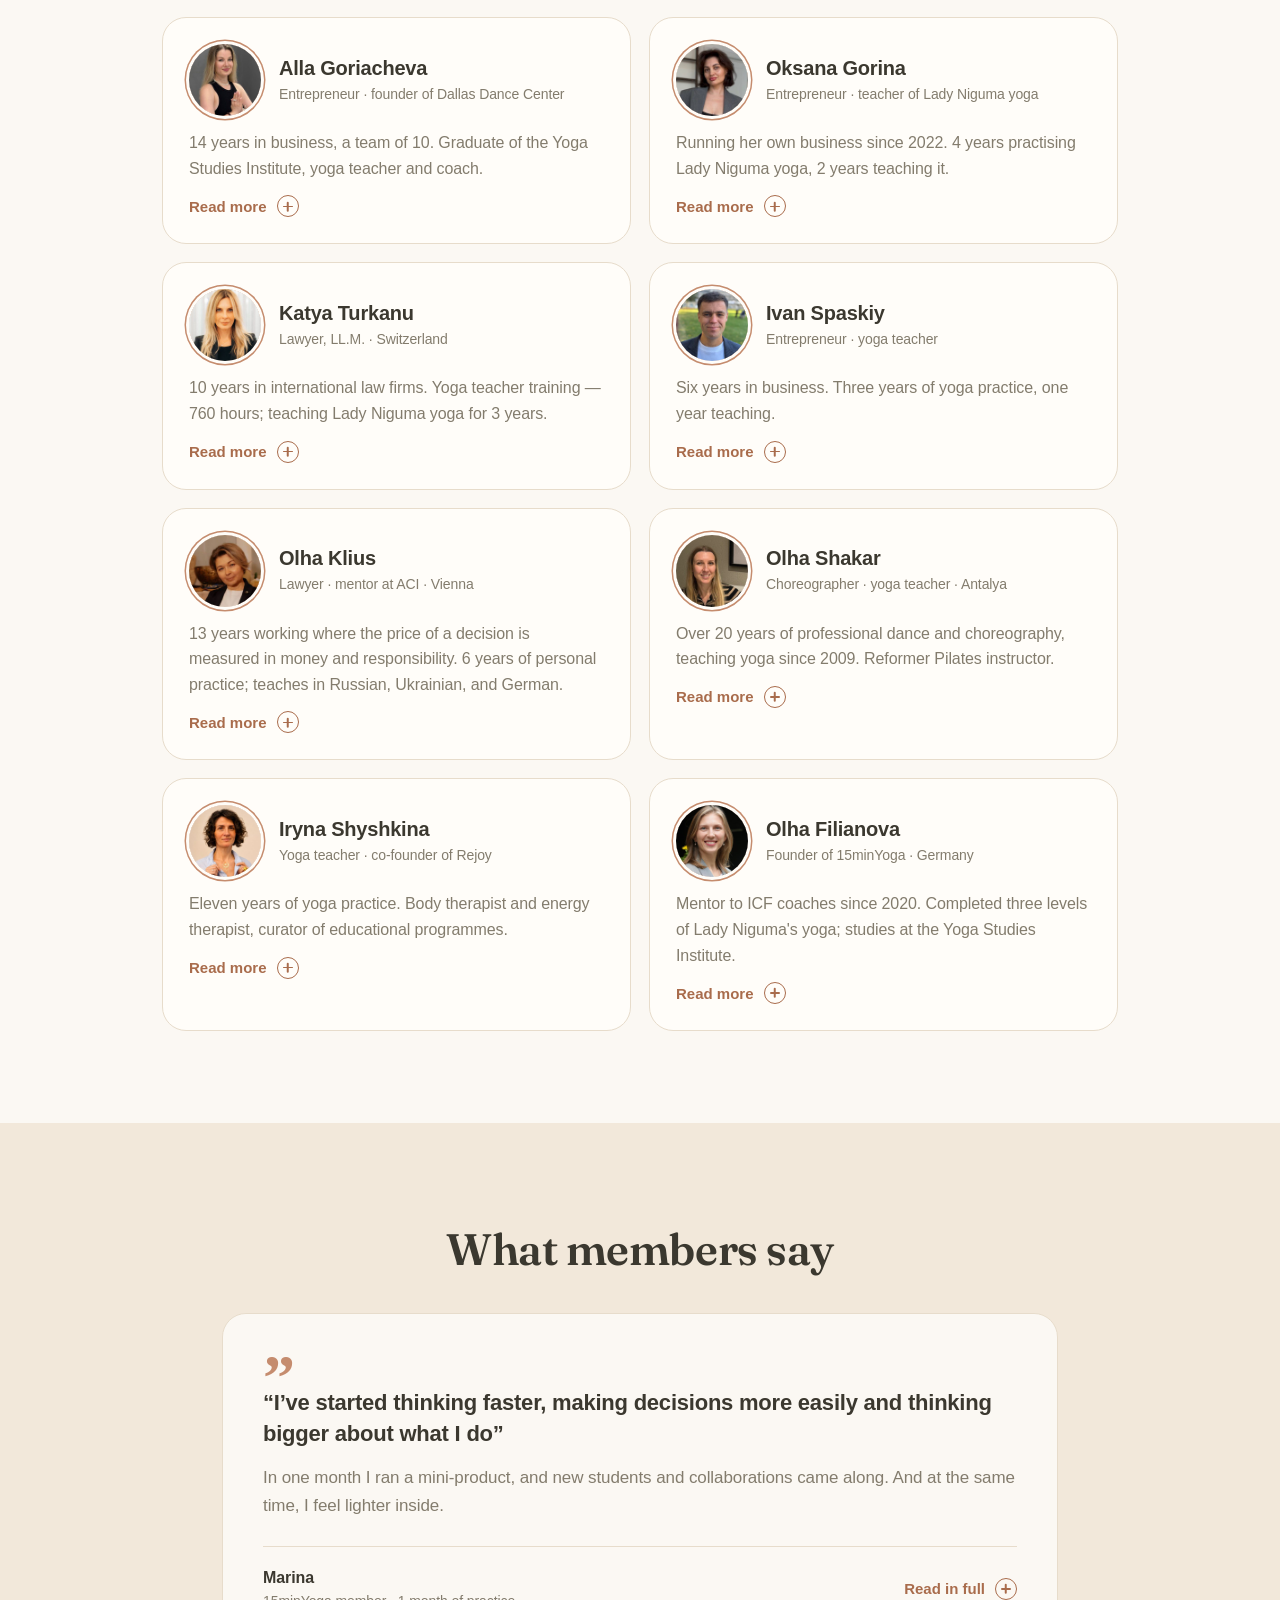
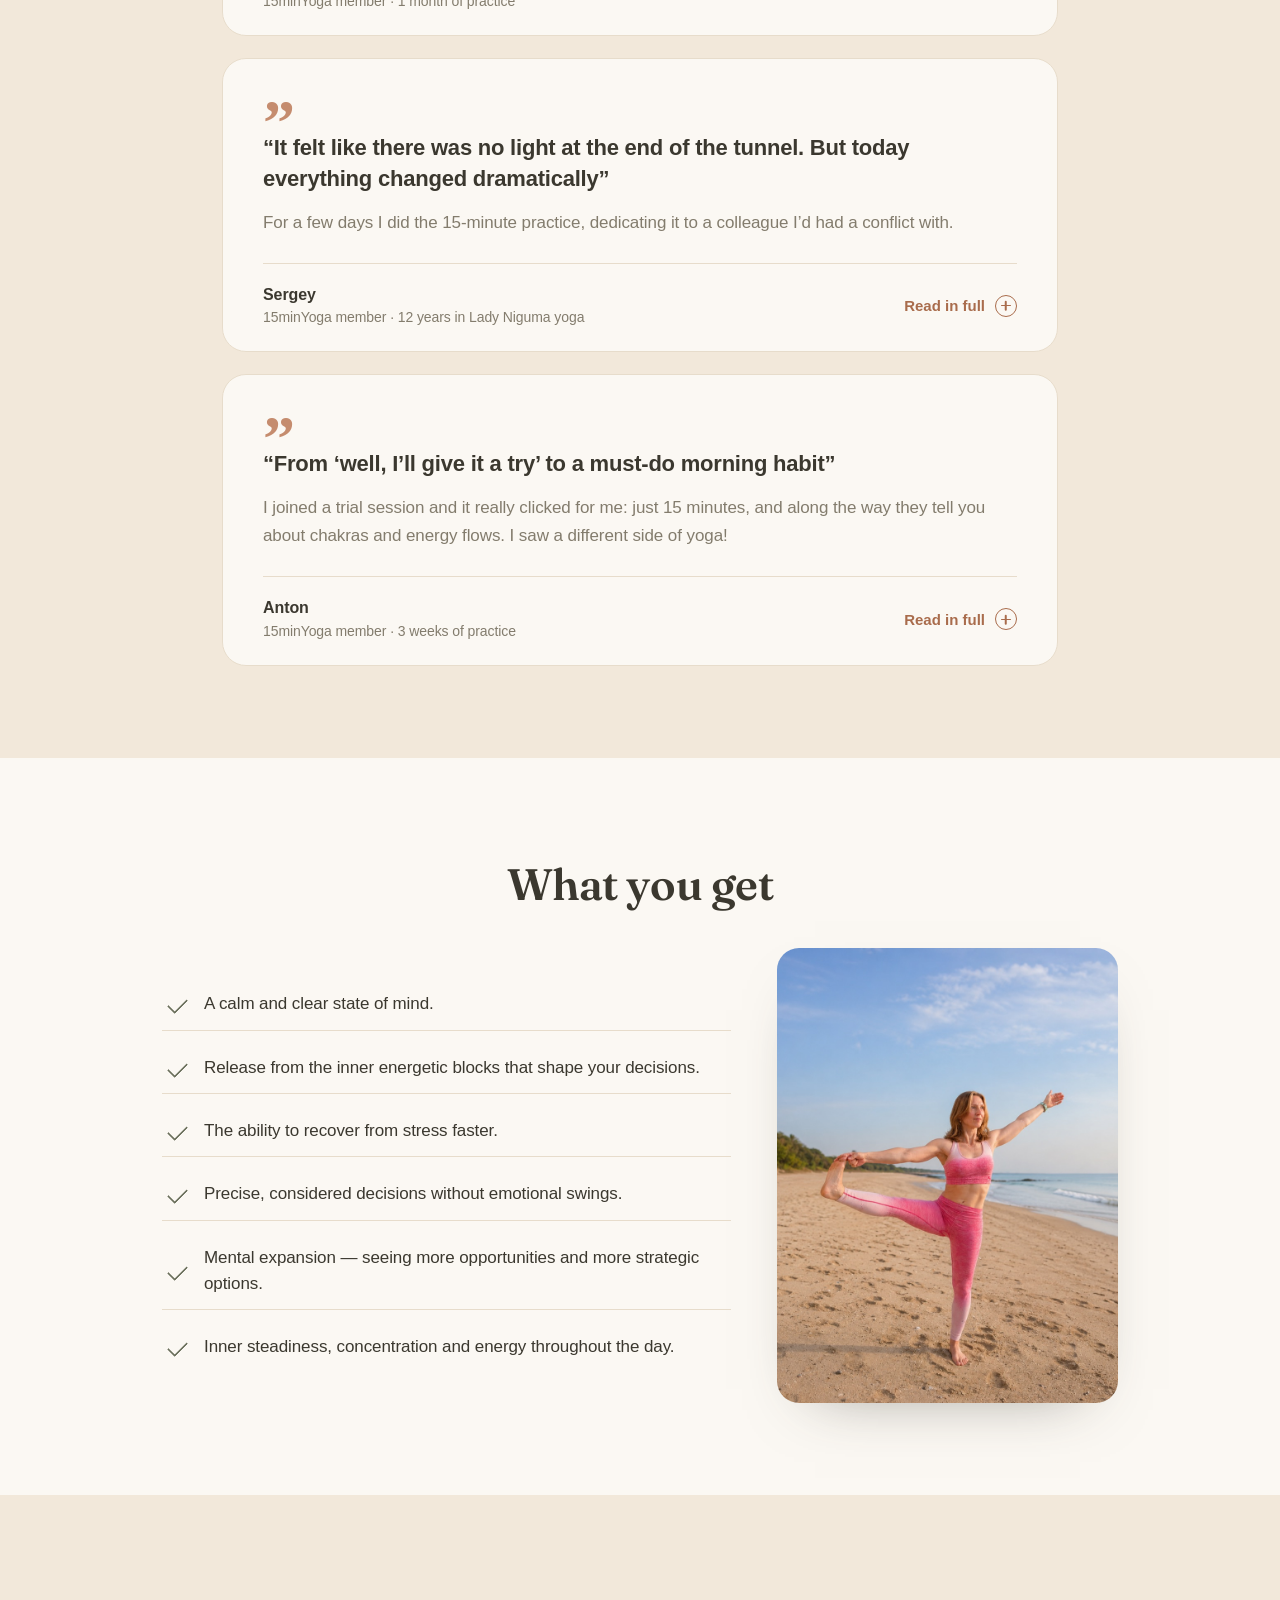
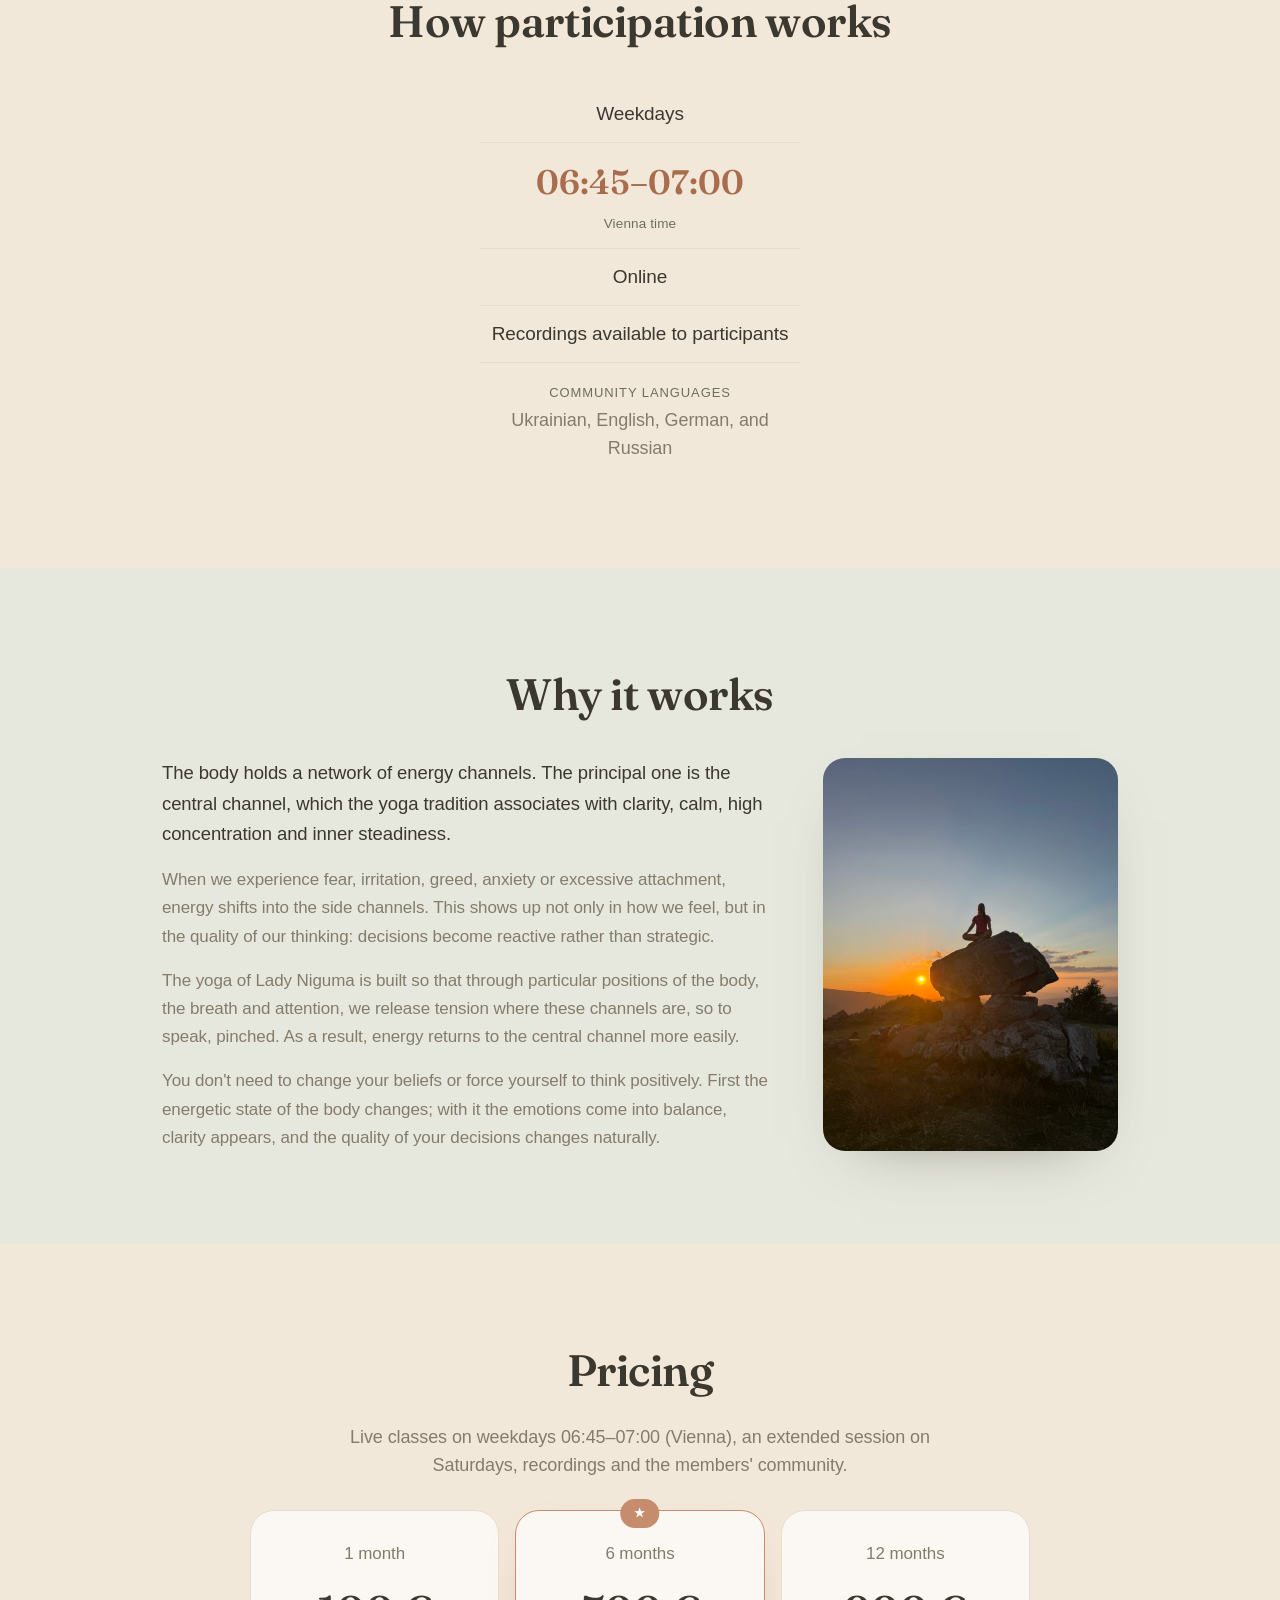
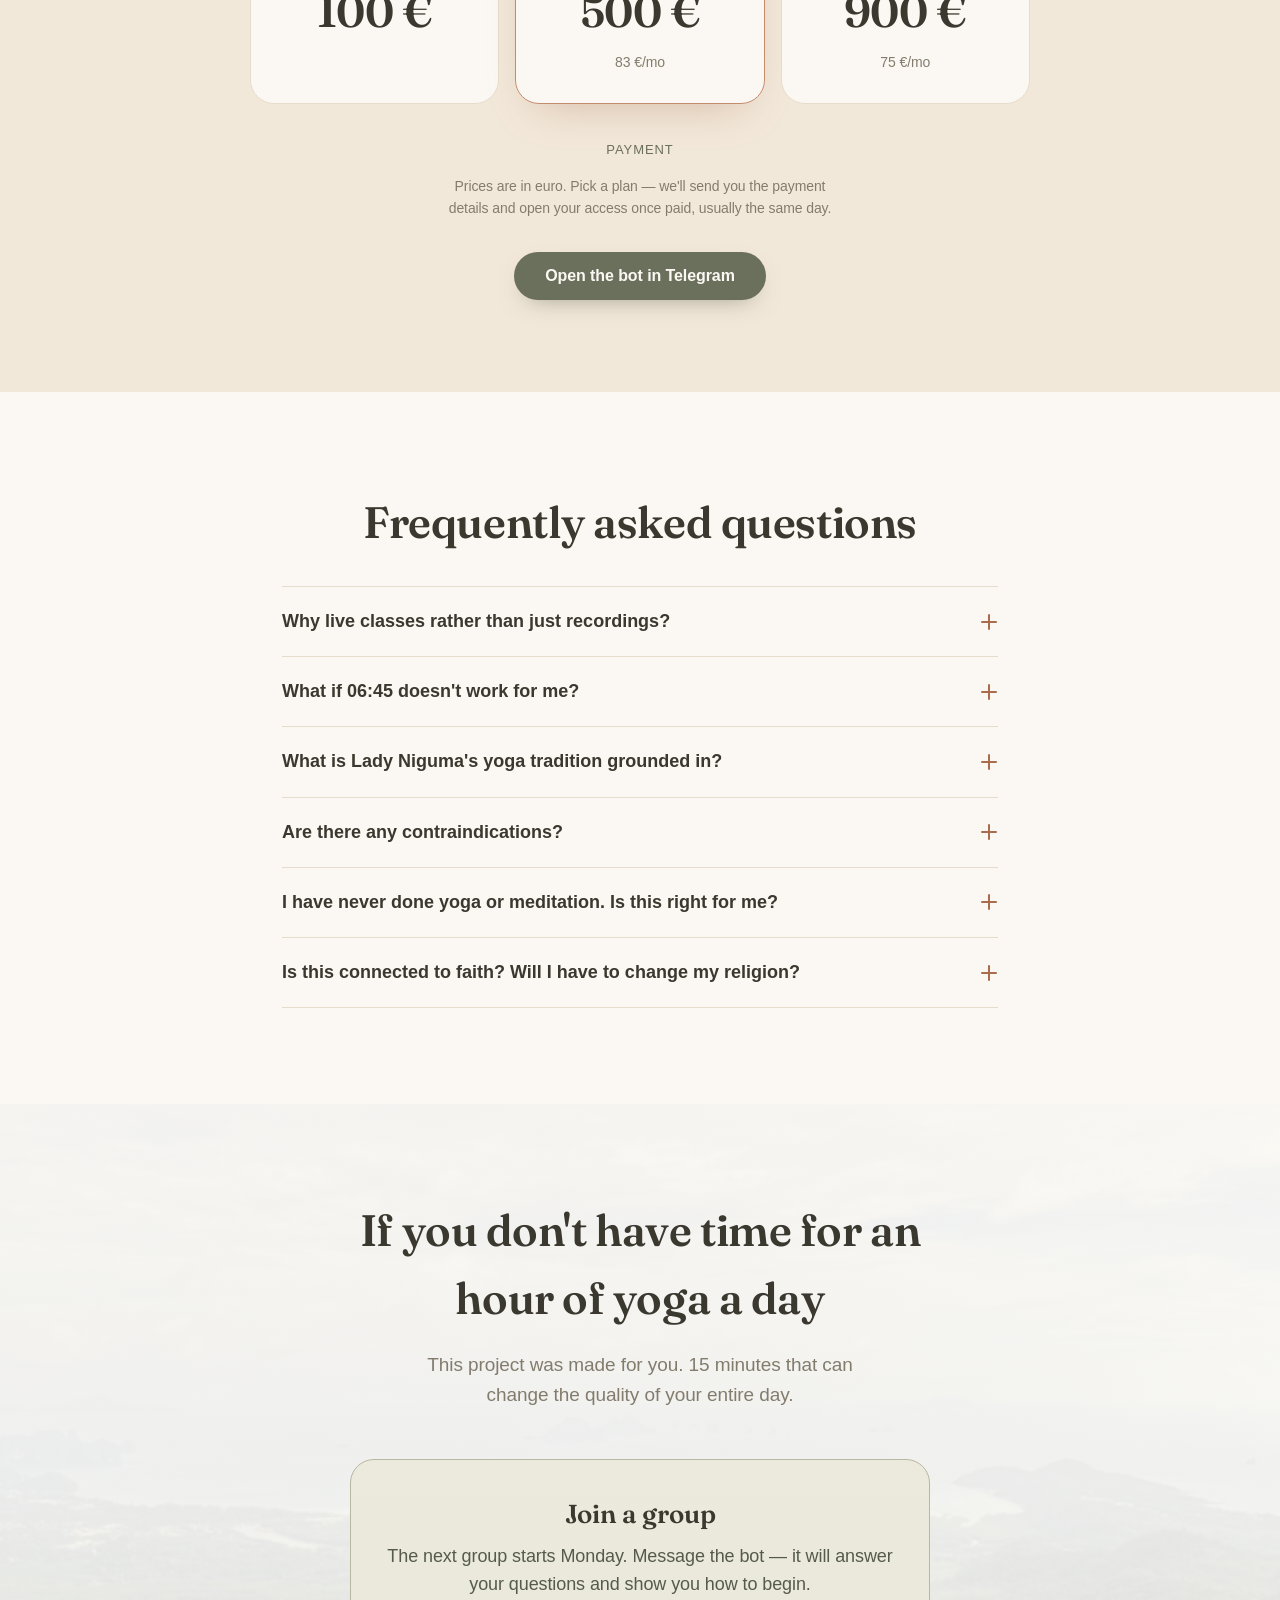
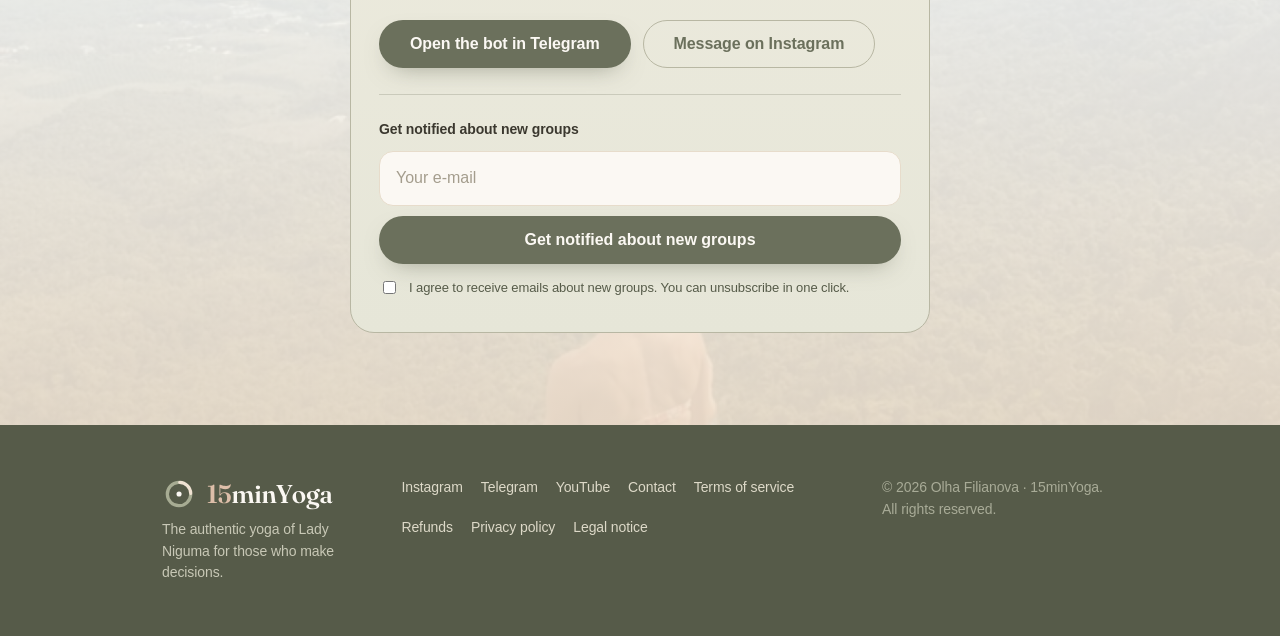
==== commit 873db21e: "Отзывы участников; сегодняшние блоки — в фирменном стиле; без «Вам не подойдёт» - Новый раздел «Отзы" ====
--- a/landing/index.html
+++ b/landing/index.html
@@ -37,7 +37,7 @@
   <link rel="preconnect" href="https://fonts.gstatic.com" crossorigin />
   <link rel="stylesheet"
     href="https://fonts.googleapis.com/css2?family=Fraunces:opsz,wght@9..144,400;9..144,500;9..144,600;9..144,700&display=swap" />
-  <link rel="stylesheet" href="css/styles.css?v=20261120j" />
+  <link rel="stylesheet" href="css/styles.css?v=20261120l" />
 </head>
 
 <body>
@@ -120,15 +120,18 @@
     </section>
 
     <!-- ===================== PAINS ===================== -->
-    <!-- Две колонки: слева — зачем именно 15 минут, справа — узнаваемые
-         состояния. На телефоне колонки встают одна под другой в том же порядке:
-         сначала мысль, потом «знакомо?». -->
+    <!-- Надзаголовок и заголовок — по центру над обеими колонками, как у всех
+         разделов сайта. Ниже две колонки: слева — зачем именно 15 минут, справа —
+         узнаваемые состояния. На телефоне колонки встают одна под другой в том же
+         порядке: сначала мысль, потом «знакомо?». -->
     <section class="pains" id="pains">
+      <div class="container">
+        <p class="section__eyebrow" data-i18n="pains.eyebrow">Почему именно 15 минут</p>
+        <h2 class="section__title pains__heading" data-i18n="pains.heading">Несколько решений в день определяют месяц.
+          Несколько месяцев — год.</h2>
+      </div>
       <div class="container pains__inner">
         <div class="pains__why">
-          <p class="pains__eyebrow" data-i18n="pains.eyebrow">Почему именно 15 минут</p>
-          <h2 class="pains__heading" data-i18n="pains.heading">Несколько решений в день определяют месяц.
-            Несколько месяцев — год.</h2>
           <div class="pains__text" data-paras="pains.paras">
             <p>В график человека, от которого зависят другие, мало что можно вместить.</p>
           </div>
@@ -170,8 +173,8 @@
          ветров — data-method; оба рендерера в js/i18n.js, стили — css (Method). -->
     <section class="method" id="method">
       <div class="container method__inner">
-        <p class="method__eyebrow" data-i18n="method.eyebrow">Метод</p>
-        <h2 class="method__heading" data-i18n="method.heading">Пять ветров: как работа с телом управляет состоянием ума</h2>
+        <p class="section__eyebrow" data-i18n="method.eyebrow">Метод</p>
+        <h2 class="section__title method__heading" data-i18n="method.heading">Пять ветров: как работа с телом управляет состоянием ума</h2>
         <div class="method__intro" data-rich="method.paras"><!-- rendered from translations --></div>
         <ol class="method__list" role="list" data-method="method.winds"><!-- rendered from translations --></ol>
         <p class="method__note" data-i18n="method.note"></p>
@@ -180,7 +183,7 @@
              вступление, три карточки шагов (data-steps), сравнение «Без практики» /
              «После 15 минут» (data-list), примечание мелким текстом. -->
         <div class="practice">
-          <h3 class="practice__heading" data-i18n="methodPractice.heading">Это не сокращённая йога. Каждый комплекс — завершённая практика.</h3>
+          <h3 class="section__subtitle" data-i18n="methodPractice.heading">Это не сокращённая йога. Каждый комплекс — завершённая практика.</h3>
           <div class="practice__intro" data-rich="methodPractice.paras"><!-- rendered from translations --></div>
           <ol class="practice__steps" role="list" data-steps="methodPractice.steps"><!-- rendered from translations --></ol>
           <div class="practice__compare">
@@ -200,7 +203,7 @@
              линии (абзацы на вертикальной линии с точками), справа — карточка
              о Yoga Studies Institute. Разметка в текстах: *курсив*, [ссылка](https://…). -->
         <div class="sources">
-          <h3 class="practice__heading" data-i18n="methodSources.heading">Источники и линия передачи</h3>
+          <h3 class="section__subtitle" data-i18n="methodSources.heading">Источники и линия передачи</h3>
           <div class="sources__grid">
             <div class="sources__lineage" data-rich="methodSources.lineage"><!-- rendered from translations --></div>
             <div class="sources__ysi" data-rich="methodSources.ysi"><!-- rendered from translations --></div>
@@ -233,6 +236,19 @@
       <div class="tdialog__body"></div>
     </dialog>
 
+    <!-- ===================== REVIEWS ===================== -->
+    <section class="section reviews" id="reviews">
+      <div class="container reviews__inner">
+        <h2 class="section__title" data-i18n="reviews.heading">Отзывы участников</h2>
+        <!-- Карточки по образцу: знак цитаты, заголовок-цитата, отрывок, черта,
+             подпись. «Читать полностью» раскрывает полный текст в самой карточке
+             (js/main.js, reviewToggle). Данные — reviews.items в переводах. -->
+        <div class="reviews__list" data-reviews="reviews.items">
+          <!-- rendered from translations -->
+        </div>
+      </div>
+    </section>
+
     <!-- ===================== BENEFITS ===================== -->
     <section class="section" id="benefits">
       <div class="container">
@@ -248,18 +264,9 @@
       </div>
     </section>
 
-    <!-- ===================== NOT FOR YOU ===================== -->
-    <section class="section section--alt" id="notfor">
-      <div class="container">
-        <h2 class="section__title" data-i18n="notFor.heading">Вам не подойдёт эта практика, если вы…</h2>
-        <ul class="nf" data-notfor="notFor.items">
-          <!-- rendered from translations with custom pictograms -->
-        </ul>
-      </div>
-    </section>
-
     <!-- ===================== FORMAT ===================== -->
-    <section class="section section--tight" id="format">
+    <!-- Кремовый фон: без него «Формат» сливался бы с «Что вы получите» над ним. -->
+    <section class="section section--tight section--alt" id="format">
       <div class="container">
         <h2 class="section__title" data-i18n="format.heading">Формат участия</h2>
         <div class="format">
@@ -334,8 +341,7 @@
          ответ — js/main.js (faqAccordion), анимация — css/styles.css (FAQ). -->
     <section class="faq" id="faq">
       <div class="container faq__inner">
-        <p class="faq__eyebrow" data-i18n="faq.eyebrow">Вопросы</p>
-        <h2 class="faq__heading" data-i18n="faq.heading">Частые вопросы</h2>
+        <h2 class="section__title" data-i18n="faq.heading">Частые вопросы</h2>
         <div class="faq__list" data-faq="faq.items">
           <!-- rendered from translations -->
         </div>
@@ -409,15 +415,15 @@
     </div>
   </footer>
 
-  <script src="js/icons.js?v=20261120j"></script>
-  <script src="js/translations.js?v=20261120j"></script>
-  <script src="js/config.js?v=20261120j"></script>
-  <script src="js/i18n.js?v=20261120j"></script>
-  <script src="js/main.js?v=20261120j"></script>
-  <script src="js/promo-stickers.js?v=20261120j" defer></script>
-  <script src="js/checkout.js?v=20261120j" defer></script>
-  <script src="js/chat-content.js?v=20261120j" defer></script>
-  <script src="js/chat.js?v=20261120j" defer></script>
+  <script src="js/icons.js?v=20261120l"></script>
+  <script src="js/translations.js?v=20261120l"></script>
+  <script src="js/config.js?v=20261120l"></script>
+  <script src="js/i18n.js?v=20261120l"></script>
+  <script src="js/main.js?v=20261120l"></script>
+  <script src="js/promo-stickers.js?v=20261120l" defer></script>
+  <script src="js/checkout.js?v=20261120l" defer></script>
+  <script src="js/chat-content.js?v=20261120l" defer></script>
+  <script src="js/chat.js?v=20261120l" defer></script>
 </body>
 
 </html>
--- a/landing/css/styles.css
+++ b/landing/css/styles.css
@@ -218,6 +218,22 @@
 .section__lead {
   margin: -10px auto 30px; max-width: 60ch; text-align: center; color: var(--ink-soft); font-size: 18px;
 }
+/* Надзаголовок над заголовком раздела («Метод», «Почему именно 15 минут») —
+   мелкая подпись, как «Оплата» и «Языки сообщества»: оливковым, капсом,
+   по центру. */
+.section__eyebrow {
+  margin: 0 0 12px; text-align: center;
+  font-size: 13px; font-weight: 600; letter-spacing: .1em; text-transform: uppercase;
+  color: var(--olive);
+}
+/* Заголовок части внутри раздела («Это не сокращённая йога», «Источники
+   и линия передачи») — тем же шрифтом, что заголовки разделов, чуть мельче. */
+.section__subtitle {
+  margin: 0 auto 18px; max-width: 22em; text-align: center;
+  font-family: var(--font-display);
+  font-size: clamp(24px, 4.2vw, 34px); font-weight: 600; line-height: 1.22; letter-spacing: -0.01em;
+  color: var(--ink); text-wrap: balance;
+}
 
 /* For who */
 .forwho { list-style: none; margin: 0 auto; padding: 0; max-width: 42ch; text-align: center; }
@@ -457,7 +473,7 @@
 }
 
 /* ===================================================================
-   Блоки контента: боли · обещание · тренер · выгоды · почему · не подойдёт
+   Блоки контента: боли · обещание · тренер · выгоды · почему
    =================================================================== */
 
 /* ---------------- Stats: полоса цифр под первым экраном ---------------- */
@@ -468,15 +484,18 @@
  * ширине экрана от 320 до 1920 px, а 1160 px — ещё и с полосой прокрутки
  * Windows (17 px).
  *
- * Ноутбук (от 1160 px) — одна строка из четырёх колонок по макету: толстая
- * линия сверху, тонкие разделители, цифра цветом глины, подписи мелким капсом.
- * Колонки разной ширины: у «06:45» две подписи, и каждая должна встать
- * в одну строку; у «5 ветров» подпись длинная и встаёт в две; «~1000 years»
- * и «~1000 Jahre» — самые широкие цифры. Уже 1160 px четыре колонки не
- * помещаются по этому правилу, поэтому там сетка 2×2.
+ * В фирменном стиле сайта: подпись над полосой — мелкая оливковая, капсом,
+ * по центру (как «Оплата» и «Языки сообщества»); цифры — шрифтом заголовков
+ * цветом глины (как время «06:45–07:00» и цены); полоса между тонкими
+ * линиями цвета разделителей; текст в ячейках по центру.
  *
- * Планшет и узкий ноутбук (600–1159 px) — сетка 2×2 равных колонок, подписи
- * тем же капсом.
+ * Ноутбук (от 1160 px) — одна строка из четырёх колонок. Колонки разной
+ * ширины: у «06:45» две подписи, и каждая должна встать в одну строку;
+ * у «5 ветров» подпись длинная и встаёт в две; «~1000 years» и «~1000 Jahre» —
+ * самые широкие цифры. Полоса шириной с шапку (1160 px): в 1000 px подписи
+ * «06:45» в одну строку не помещаются. Уже 1160 px — сетка 2×2.
+ *
+ * Планшет и узкий ноутбук (600–1159 px) — сетка 2×2 равных колонок.
  *
  * Телефон (до 600 px) — сетка 2×2, порядок как на ноутбуке, по строкам:
  * «15 минут · 06:45», ниже «~1000 лет · 5 ветров». Правая колонка шире:
@@ -484,42 +503,39 @@
  * при ширине колонки ~195 px «Модель, связывающая движение, эмоции и мышление»
  * не помещается в две строки ни при каком читаемом кегле.
  *
- * Цвет подписей смешан из цвета текста и фона (как у абзацев блока ниже):
- * --ink-soft на светлом фоне даёт контраст 3,9:1 — для мелкого текста мало,
- * смесь даёт 4,8:1, а в тёмной теме подстраивается сама.
- *
- * Ширина — как у блока ниже (1160 px): края полосы и колонок
- * «Почему именно 15 минут · Знакомо?» стоят на одной линии.
+ * Цвет подписей смешан из цвета текста и фона: --ink-soft на светлом фоне
+ * даёт контраст 3,9:1 — для мелкого текста мало, смесь даёт 4,8:1, а в тёмной
+ * теме подстраивается сама.
  */
-.stats { padding: clamp(32px, 4.5vw, 56px) 0 0; background: var(--bg); }
+.stats { padding: clamp(36px, 5vw, 60px) 0 0; background: var(--bg); }
 .stats__inner { max-width: 1160px; }
 .stats__title {
-  margin: 0 0 14px;
-  font-size: 13px; font-weight: 700; letter-spacing: .14em; text-transform: uppercase;
-  color: var(--ink);
+  margin: 0 0 16px; text-align: center;
+  font-size: 13px; font-weight: 600; letter-spacing: .1em; text-transform: uppercase;
+  color: var(--olive);
 }
 .stats__list {
   list-style: none; margin: 0; padding: 0;
-  border-top: 2px solid var(--ink);
+  border-top: 1px solid var(--line); border-bottom: 1px solid var(--line);
   display: grid;
   /* доли = ширина колонки в px при полосе 1116 px, вместе с отступами */
-  grid-template-columns: minmax(0, 208fr) minmax(0, 368fr) minmax(0, 264fr) minmax(0, 276fr);
-}
-.stat { margin: 0; padding: 18px 20px 2px; border-left: 1px solid var(--line); }
-.stat:first-child { padding-left: 0; border-left: 0; }
-.stat:last-child { padding-right: 0; }
+  grid-template-columns: minmax(0, 214fr) minmax(0, 362fr) minmax(0, 264fr) minmax(0, 276fr);
+}
+.stat { margin: 0; padding: 22px 14px 20px; border-left: 1px solid var(--line); text-align: center; }
+.stat:first-child { border-left: 0; }
 .stat__value {
   margin: 0 0 8px;
-  font-size: clamp(30px, 2.5vw, 36px); font-weight: 700; line-height: 1.1; letter-spacing: -0.01em;
+  font-family: var(--font-display); font-size: clamp(28px, 2.4vw, 34px); font-weight: 600;
+  line-height: 1.1; letter-spacing: -0.01em;
   color: var(--ink);
   white-space: nowrap;
 }
 .stat__num { color: var(--clay-deep); }
-/* «(Вена)» на ноутбуке мельче: полным кеглем не помещается в колонку */
-.stat__unit--note { font-size: .62em; font-weight: 600; letter-spacing: 0; }
+/* «(Вена)» — пояснение, а не единица: мелко, основным шрифтом */
+.stat__unit--note { font-family: var(--font); font-size: .5em; font-weight: 500; letter-spacing: 0; color: var(--ink-soft); }
 .stat__line {
   margin: 0;
-  font-size: 11.5px; font-weight: 600; line-height: 1.55; letter-spacing: .05em; text-transform: uppercase;
+  font-size: 11.5px; font-weight: 500; line-height: 1.55; letter-spacing: .06em; text-transform: uppercase;
   color: var(--ink-soft);
   color: color-mix(in srgb, var(--ink) 72%, var(--bg));
   text-wrap: balance;
@@ -530,16 +546,16 @@
 .stats + .pains { padding-top: clamp(48px, 6vw, 80px); }
 
 @media (max-width: 1159px) {
-  .stats__list { grid-template-columns: minmax(0, 1fr) minmax(0, 1fr); column-gap: 32px; row-gap: 18px; padding-top: 18px; }
-  .stat, .stat:first-child, .stat:last-child { padding: 0; border-left: 0; }
-  .stat__value { font-size: clamp(24px, 3.4vw, 32px); margin-bottom: 6px; }
-  .stat__unit--note { font-size: 1em; font-weight: 700; letter-spacing: -0.01em; }
+  .stats__list { grid-template-columns: minmax(0, 1fr) minmax(0, 1fr); column-gap: 32px; row-gap: 20px; padding: 20px 0; }
+  .stat, .stat:first-child { padding: 0; border-left: 0; }
+  .stat__value { font-size: clamp(26px, 3.6vw, 34px); margin-bottom: 6px; }
+  .stat__unit--note { font-size: .55em; }
 }
 
 @media (max-width: 599px) {
-  .stats__title { font-size: 14px; letter-spacing: .04em; line-height: 1.35; margin-bottom: 12px; text-wrap: balance; }
-  .stats__list { grid-template-columns: minmax(0, 0.7fr) minmax(0, 1fr); column-gap: 12px; row-gap: 16px; padding-top: 16px; }
-  .stat__value { font-size: clamp(20px, 5.7vw, 24px); margin-bottom: 4px; }
+  .stats__title { font-size: 12.5px; letter-spacing: .08em; line-height: 1.45; margin-bottom: 14px; text-wrap: balance; }
+  .stats__list { grid-template-columns: minmax(0, 0.7fr) minmax(0, 1fr); column-gap: 12px; row-gap: 18px; padding: 18px 0; }
+  .stat__value { font-size: clamp(20px, 5.6vw, 24px); margin-bottom: 4px; }
   .stat__line { font-size: 11.5px; font-weight: 500; line-height: 1.4; letter-spacing: 0; text-transform: none; }
   .stat__line + .stat__line { margin-top: 3px; }
 }
@@ -553,61 +569,41 @@
 @media (max-width: 359px) {
   .stats__inner { padding-inline: 16px; }
   .stats__list { grid-template-columns: minmax(0, 102fr) minmax(0, 178fr); column-gap: 8px; }
-  .stat__value { font-size: 17px; }
+  .stat__value { font-size: 16px; }
   .stat__line { font-size: 10.5px; letter-spacing: -0.01em; }
 }
 
 /* ---------------- Pains: «почему 15 минут» + «знакомо?» ---------------- */
 /**
- * Две колонки по макету: слева мысль — надзаголовок, крупный афоризм и два
- * абзаца; справа — подпись «Знакомо?» и пять карточек-состояний. Колонки
- * выровнены по верху: надзаголовок и подпись стоят на одной линии.
- *
- * Блок шире остальных (1160 px против 1000): крупному заголовку нужна
- * ширина, иначе он ломается на четыре строки вместо трёх, как в макете.
- * Колонки равные — как в макете; правой так хватает места, чтобы самая
- * длинная карточка стояла в одну строку.
- *
- * Цвета — только через переменные палитры, поэтому тёмная тема переключает
- * блок сама. Цвет абзацев смешивается из цвета текста и фона: в макете он
- * темнее, чем приглушённый --ink-soft, и так остаётся читаемым в обеих темах.
+ * Как у всех разделов сайта: надзаголовок и заголовок — по центру над обеими
+ * колонками, заголовок шрифтом заголовков. Ниже две колонки, как в «Почему
+ * это работает»: слева два абзаца (первый — темнее и крупнее), справа —
+ * подпись «Знакомо?» и пять карточек-состояний. Ширина — обычная, 1000 px.
  */
-.pains { padding: clamp(56px, 8vw, 104px) 0; background: var(--bg); }
-.pains__inner { max-width: 1160px; display: grid; gap: 40px; }
+.pains { padding: clamp(56px, 8vw, 92px) 0; background: var(--bg); }
+.pains__heading { max-width: 20em; margin-inline: auto; line-height: 1.2; text-wrap: balance; }
+.pains__inner { display: grid; gap: 34px; }
 @media (min-width: 900px) {
-  .pains__inner { grid-template-columns: 1fr 1fr; gap: 64px; align-items: start; }
-}
-
-.pains__eyebrow {
-  margin: 0 0 20px;
-  font-size: 13.5px; font-weight: 700; letter-spacing: .14em; text-transform: uppercase;
-  color: var(--clay-deep);
-}
-.pains__heading {
-  margin: 0;
-  font-family: var(--font); font-weight: 800;
-  font-size: clamp(28px, 3.3vw, 40px); line-height: 1.12; letter-spacing: -0.02em;
-  color: var(--ink); text-wrap: balance;
-}
-.pains__text { margin-top: 26px; }
-.pains__text p {
-  margin: 0 0 18px; max-width: 34em;
-  font-size: clamp(16.5px, 1.6vw, 18.5px); line-height: 1.62;
-  color: color-mix(in srgb, var(--ink) 80%, var(--bg));
-}
+  .pains__inner { grid-template-columns: minmax(0, 1fr) minmax(0, 1fr); gap: 48px; align-items: start; }
+}
+.pains__text p { margin: 0 0 16px; max-width: 34em; color: var(--ink-soft); font-size: 17px; line-height: 1.66; }
+.pains__text p:first-child { color: var(--ink); font-size: 18.5px; }
 .pains__text p:last-child { margin-bottom: 0; }
 
-.pains__label { margin: 2px 0 18px; font-size: 16px; font-weight: 700; color: var(--olive); }
-.pains__list { list-style: none; margin: 0; padding: 0; display: grid; gap: 14px; }
+.pains__label {
+  margin: 4px 0 14px;
+  font-size: 13px; font-weight: 600; letter-spacing: .1em; text-transform: uppercase;
+  color: var(--olive);
+}
+.pains__list { list-style: none; margin: 0; padding: 0; display: grid; gap: 12px; }
 .pains__list li {
   background: var(--surface);
-  border: 1px solid var(--line); border-radius: 18px;
-  padding: 19px 22px;
-  font-size: clamp(15.5px, 1.4vw, 16px); font-weight: 500; line-height: 1.4;
+  border: 1px solid var(--line); border-radius: var(--radius);
+  padding: 17px 22px;
+  font-size: 16px; font-weight: 500; line-height: 1.4;
   color: var(--ink);
-  box-shadow: 0 1px 2px rgba(59, 56, 47, .04);
-}
-@media (max-width: 600px) { .pains__list li { padding: 17px 20px; border-radius: 16px; } }
+}
+@media (max-width: 600px) { .pains__list li { padding: 15px 18px; } }
 
 /* ---------------- Promise: the answer, over the mountain band ---------------- */
 .promise {
@@ -633,150 +629,114 @@
 
 /* ---------------- Method: «Пять ветров» ---------------- */
 /**
- * По макету: надзаголовок цветом глины, крупный заголовок капсом, вступление,
- * затем таблица из пяти строк под толстой линией — номер цветом глины,
- * название ветра капсом (санскритское название — второй строкой, мельче),
- * описание; строки разделены тонкими линиями. Внизу — примечание с полосой
- * цвета глины слева.
+ * В фирменном стиле: надзаголовок «Метод» и заголовок — по центру, заголовок
+ * шрифтом заголовков; вступление — по центру, как у «Почему это работает».
+ * Ниже таблица из пяти строк между тонкими линиями: номер — шрифтом
+ * заголовков цветом глины (как время и цены), название ветра, санскритское
+ * название второй строкой мельче, описание. Примечание — мелко, по центру.
  *
- * Ширина — 1160 px, как у полосы цифр и блока «Почему именно 15 минут».
- * Фон — лёгкий тёплый оттенок между фоном страницы и кремовым фоном
- * «Тренеров»: без него раздел сливался бы с «Что входит в курс» над ним.
+ * Фон — кремовый (--bg-alt), как у «Стоимости»: раздел отделён от «Что входит
+ * в курс» над ним и от «Тренеров» под ним. Ширина — обычная, 1000 px.
  *
  * Телефон (до 760 px): номер слева, название и описание — в правой колонке
  * друг под другом.
  */
-.method { padding: clamp(56px, 8vw, 104px) 0; background: color-mix(in srgb, var(--bg-alt) 42%, var(--bg)); }
-.method__inner { max-width: 1160px; }
-.method__eyebrow {
-  margin: 0 0 10px;
-  font-size: 13px; font-weight: 700; letter-spacing: .14em; text-transform: uppercase;
-  color: var(--clay-deep);
-}
-.method__heading {
-  margin: 0 0 22px; max-width: 21em;
-  font-family: var(--font); font-weight: 800; font-size: clamp(28px, 4.2vw, 50px);
-  line-height: 1.06; letter-spacing: -0.01em; text-transform: uppercase;
-  color: var(--ink); text-wrap: balance;
-}
-.method__intro p {
-  margin: 0 0 14px; max-width: 46em;
-  font-size: clamp(16px, 1.5vw, 17.5px); line-height: 1.65;
-  color: color-mix(in srgb, var(--ink) 84%, var(--bg));
-}
+.method { padding: clamp(56px, 8vw, 92px) 0; background: var(--bg-alt); }
+.method__heading { max-width: 18em; margin-inline: auto; line-height: 1.2; text-wrap: balance; }
+.method__intro { max-width: 62ch; margin: 0 auto; text-align: center; }
+.method__intro p { margin: 0 0 12px; color: var(--ink-soft); font-size: 18px; line-height: 1.6; text-wrap: pretty; }
 .method__intro p:last-child { margin-bottom: 0; }
-.method__intro strong { font-weight: 700; color: var(--ink); }
+.method__intro strong { font-weight: 600; color: var(--ink); }
 .method__list {
-  list-style: none; margin: clamp(28px, 4vw, 44px) 0 0; padding: 0;
-  border-top: 2px solid var(--ink);
+  list-style: none; margin: clamp(32px, 4vw, 44px) 0 0; padding: 0;
+  border-top: 1px solid var(--line);
 }
 .mrow {
-  display: grid; grid-template-columns: 96px minmax(0, 0.62fr) minmax(0, 1fr);
-  column-gap: 28px; align-items: start;
-  padding: 24px 0; border-bottom: 1px solid var(--line);
+  display: grid; grid-template-columns: 64px minmax(0, 0.62fr) minmax(0, 1fr);
+  column-gap: 24px; align-items: start;
+  padding: 22px 0; border-bottom: 1px solid var(--line);
 }
 .mrow__num {
-  font-size: 26px; font-weight: 800; line-height: 1.05; letter-spacing: -0.01em;
+  font-family: var(--font-display); font-size: 32px; font-weight: 600; line-height: 1;
   color: var(--clay-deep); font-variant-numeric: tabular-nums;
 }
 .mrow__name {
-  margin: 3px 0 0;
-  font-family: var(--font); font-size: 15.5px; font-weight: 800; line-height: 1.35;
-  letter-spacing: .03em; text-transform: uppercase; color: var(--ink);
-}
-.mrow__sub {
-  display: block; margin-top: 5px;
-  font-size: 12.5px; font-weight: 600; letter-spacing: .1em;
-  color: color-mix(in srgb, var(--ink) 62%, var(--bg));
-}
-.mrow__text {
-  margin: 0;
-  font-size: clamp(15px, 1.4vw, 16px); line-height: 1.6;
-  color: color-mix(in srgb, var(--ink) 84%, var(--bg));
-}
+  margin: 2px 0 0;
+  font-family: var(--font); font-size: 18px; font-weight: 600; line-height: 1.35; letter-spacing: -0.005em;
+  color: var(--ink);
+}
+.mrow__sub { display: block; margin-top: 3px; font-size: 14.5px; font-weight: 400; color: var(--ink-soft); }
+.mrow__text { margin: 2px 0 0; color: var(--ink-soft); font-size: 16px; line-height: 1.6; }
 .method__note {
-  margin: 30px 0 0; max-width: 46em; padding: 6px 0 6px 24px;
-  border-left: 3px solid var(--clay-deep);
-  font-size: 15.5px; line-height: 1.6;
-  color: color-mix(in srgb, var(--ink) 80%, var(--bg));
+  margin: 26px auto 0; max-width: 60ch; text-align: center;
+  font-size: 14.5px; line-height: 1.6; color: var(--ink-soft); text-wrap: pretty;
 }
 .method__note:empty { display: none; }
 
 @media (max-width: 759px) {
-  /* заголовок капсом длинный (особенно немецкий) — на телефоне чуть мельче */
-  .method__heading { font-size: clamp(23px, 6.6vw, 30px); line-height: 1.1; }
-  .mrow { grid-template-columns: 34px minmax(0, 1fr); column-gap: 14px; row-gap: 8px; padding: 20px 0; }
-  .mrow__num { grid-row: 1 / span 2; font-size: 20px; padding-top: 1px; }
+  .mrow { grid-template-columns: 34px minmax(0, 1fr); column-gap: 14px; row-gap: 6px; padding: 20px 0; }
+  .mrow__num { grid-row: 1 / span 2; font-size: 26px; }
   .mrow__name, .mrow__text { grid-column: 2; }
-  .mrow__name { margin-top: 0; font-size: 15px; }
-  .method__note { padding-left: 18px; font-size: 15px; }
+  .mrow__name { margin-top: 0; font-size: 17px; }
 }
 
 /* ---------- Method, продолжение: «Это не сокращённая йога» ---------- */
 /**
- * По макету: заголовок обычным регистром, вступление крупным текстом, три
- * белые карточки шагов (крупная цифра цветом глины, заголовок, текст), две
- * плашки сравнения — «Без практики» бежевая, «После 15 минут» тёмная, —
- * и примечание мелким текстом.
- *
- * Тёмная плашка задана постоянными цветами, а не переменными палитры:
- * в тёмной теме --ink светлый, и плашка «после» перестала бы быть тёмной.
+ * Заголовок части — шрифтом заголовков, по центру (.section__subtitle);
+ * вступление по центру. Три карточки шагов — как карточки «Что входит
+ * в курс» (светлые, тонкая рамка, скругление 24 px, текст влево — длинные
+ * абзацы по центру читаются тяжело): крупная цифра шрифтом заголовков цветом
+ * глины, заголовок, текст. Ниже две плашки сравнения: «Без практики» — светлая карточка,
+ * «После 15 минут» — глубокий оливковый (цвет подвала сайта). Примечание —
+ * мелко, по центру.
  */
-.practice { margin-top: clamp(64px, 8vw, 104px); }
-.practice__heading {
-  margin: 0 0 20px; max-width: 24em;
-  font-family: var(--font); font-weight: 800; font-size: clamp(26px, 3.3vw, 42px);
-  line-height: 1.12; letter-spacing: -0.02em; color: var(--ink); text-wrap: balance;
-}
-.practice__intro p {
-  margin: 0 0 12px; max-width: 46em;
-  font-size: clamp(16.5px, 1.6vw, 19px); line-height: 1.6;
-  color: color-mix(in srgb, var(--ink) 84%, var(--bg));
-}
+.practice { margin-top: clamp(64px, 8vw, 96px); }
+.practice__intro { max-width: 62ch; margin: 0 auto; text-align: center; }
+.practice__intro p { margin: 0 0 12px; color: var(--ink-soft); font-size: 18px; line-height: 1.6; text-wrap: pretty; }
 .practice__intro p:last-child { margin-bottom: 0; }
-.practice__intro strong { font-weight: 700; color: var(--ink); }
+.practice__intro strong { font-weight: 600; color: var(--ink); }
 
 .practice__steps {
-  list-style: none; margin: clamp(32px, 4vw, 48px) 0 0; padding: 0;
-  display: grid; grid-template-columns: repeat(3, minmax(0, 1fr)); gap: clamp(16px, 2vw, 28px);
+  list-style: none; margin: clamp(32px, 4vw, 44px) 0 0; padding: 0;
+  display: grid; grid-template-columns: repeat(3, minmax(0, 1fr)); gap: 18px;
 }
 .pstep {
-  margin: 0; padding: clamp(24px, 2.6vw, 34px) clamp(22px, 2.4vw, 32px);
-  background: var(--surface); border: 1px solid var(--line); border-radius: 22px;
-  box-shadow: 0 1px 2px rgba(59, 56, 47, .04);
-}
+  margin: 0; padding: 28px 26px;
+  background: var(--paper); border: 1px solid var(--line); border-radius: var(--radius-lg);
+  transition: transform .3s var(--ease), box-shadow .3s var(--ease), border-color .3s var(--ease);
+}
+.pstep:hover { transform: translateY(-3px); box-shadow: 0 18px 40px -26px rgba(59, 56, 47, .38); border-color: var(--sand); }
 .pstep__num {
-  display: block; margin-bottom: 18px;
-  font-size: clamp(32px, 3.2vw, 42px); font-weight: 700; line-height: 1;
+  display: block; margin-bottom: 14px;
+  font-family: var(--font-display); font-size: 44px; font-weight: 600; line-height: 1;
   color: var(--clay-deep); font-variant-numeric: tabular-nums;
 }
 .pstep__title {
-  margin: 0 0 12px;
-  font-family: var(--font); font-size: clamp(18px, 1.7vw, 21px); font-weight: 700; line-height: 1.25;
+  margin: 0 0 10px;
+  font-family: var(--font); font-size: 20px; font-weight: 600; line-height: 1.3; letter-spacing: -0.01em;
   color: var(--ink); text-wrap: balance;
 }
-.pstep__text {
-  margin: 0;
-  font-size: clamp(15.5px, 1.4vw, 16.5px); line-height: 1.6;
-  color: color-mix(in srgb, var(--ink) 82%, var(--bg));
-}
+.pstep__text { margin: 0; color: var(--ink-soft); font-size: 16px; line-height: 1.6; text-wrap: pretty; }
 
 .practice__compare {
-  margin-top: clamp(20px, 2.6vw, 32px);
-  display: grid; grid-template-columns: repeat(2, minmax(0, 1fr)); gap: clamp(14px, 1.6vw, 22px);
-}
-.pcmp { border-radius: 18px; padding: clamp(20px, 2.2vw, 26px) clamp(22px, 2.4vw, 30px); }
-.pcmp--before { background: color-mix(in srgb, var(--bg-alt) 91%, var(--ink)); }
-.pcmp--after { background: #142120; }  /* тот же тёмный, что у раздела «Тренеры» */
+  margin-top: 18px;
+  display: grid; grid-template-columns: repeat(2, minmax(0, 1fr)); gap: 18px;
+}
+.pcmp {
+  padding: 22px 26px;
+  border: 1px solid var(--line); border-radius: var(--radius-lg);
+}
+.pcmp--before { background: var(--paper); }
+.pcmp--after { background: var(--olive-deep); border-color: var(--olive-deep); }
 .pcmp__label {
   margin: 0 0 10px;
-  font-size: 12.5px; font-weight: 700; letter-spacing: .14em; text-transform: uppercase;
-  color: color-mix(in srgb, var(--ink) 62%, var(--bg));
-}
-.pcmp--after .pcmp__label { color: #e2a27f; }
+  font-size: 13px; font-weight: 600; letter-spacing: .1em; text-transform: uppercase;
+  color: var(--olive);
+}
+.pcmp--after .pcmp__label { color: var(--sand); }
 .pcmp__items {
   list-style: none; margin: 0; padding: 0;
-  font-size: clamp(16.5px, 1.6vw, 19px); line-height: 1.45; font-weight: 500;
+  font-size: 18px; line-height: 1.45; font-weight: 500;
   color: var(--ink);
 }
 .pcmp--after .pcmp__items { color: #fbf8f3; }
@@ -785,49 +745,43 @@
 .pcmp__items li:not(:last-child)::after { content: "\00a0·"; margin-right: .35em; }
 
 .practice__note {
-  margin: clamp(24px, 3vw, 36px) 0 0; max-width: 52em;
-  font-size: 14.5px; line-height: 1.6;
-  color: color-mix(in srgb, var(--ink) 70%, var(--bg));
+  margin: 26px auto 0; max-width: 62ch; text-align: center;
+  font-size: 14.5px; line-height: 1.6; color: var(--ink-soft); text-wrap: pretty;
 }
 .practice__note:empty { display: none; }
 
 /* ---------- Method, продолжение: «Источники и линия передачи» ---------- */
-/* Слева история линии: абзацы на вертикальной линии, у каждого — точка цвета
-   глины, как веха. Справа — белая карточка о YSI в стиле карточек шагов. */
-.sources { margin-top: clamp(64px, 8vw, 104px); }
+/* Заголовок части — по центру над обеими колонками. Слева история линии:
+   абзацы на вертикальной линии, у каждого — точка цвета глины, как веха.
+   Справа — карточка о YSI, как карточки сайта. */
+.sources { margin-top: clamp(64px, 8vw, 96px); }
 .sources__grid {
   display: grid; grid-template-columns: minmax(0, 1.15fr) minmax(0, .85fr);
-  gap: clamp(28px, 4vw, 56px); align-items: start;
-  margin-top: clamp(20px, 2.6vw, 30px);
+  gap: 44px; align-items: start;
+  margin-top: clamp(24px, 3vw, 34px);
 }
 .sources__lineage {
   margin-left: 6px; padding-left: 28px;
-  border-left: 2px solid color-mix(in srgb, var(--clay) 45%, var(--bg));
+  border-left: 2px solid color-mix(in srgb, var(--clay) 45%, var(--bg-alt));
 }
 .sources__lineage p {
-  position: relative; margin: 0 0 20px;
-  font-size: clamp(15.5px, 1.45vw, 16.5px); line-height: 1.65;
-  color: color-mix(in srgb, var(--ink) 84%, var(--bg));
-}
-.sources__lineage p:first-child { font-size: clamp(16.5px, 1.6vw, 18.5px); color: var(--ink); }
+  position: relative; margin: 0 0 18px;
+  color: var(--ink-soft); font-size: 16.5px; line-height: 1.65;
+}
+.sources__lineage p:first-child { color: var(--ink); font-size: 18px; }
 .sources__lineage p:last-child { margin-bottom: 0; }
 .sources__lineage p::before {
   content: ""; position: absolute; left: -36px; top: .5em;
   width: 12px; height: 12px; border-radius: 50%;
-  background: var(--clay-deep);
-  box-shadow: 0 0 0 4px color-mix(in srgb, var(--bg-alt) 42%, var(--bg));  /* = фон раздела */
+  background: var(--clay);
+  box-shadow: 0 0 0 4px var(--bg-alt);  /* = фон раздела */
 }
 .sources__ysi {
-  padding: clamp(24px, 2.6vw, 32px) clamp(22px, 2.4vw, 32px);
-  background: var(--surface); border: 1px solid var(--line); border-radius: 22px;
-  box-shadow: 0 1px 2px rgba(59, 56, 47, .04);
-}
-.sources__ysi p {
-  margin: 0 0 14px;
-  font-size: clamp(15px, 1.4vw, 16px); line-height: 1.6;
-  color: color-mix(in srgb, var(--ink) 84%, var(--bg));
-}
-.sources__ysi p:first-child { font-size: clamp(17px, 1.6vw, 19px); font-weight: 700; line-height: 1.4; color: var(--ink); }
+  padding: 28px 26px;
+  background: var(--paper); border: 1px solid var(--line); border-radius: var(--radius-lg);
+}
+.sources__ysi p { margin: 0 0 14px; color: var(--ink-soft); font-size: 16px; line-height: 1.6; }
+.sources__ysi p:first-child { color: var(--ink); font-size: 18px; font-weight: 600; line-height: 1.4; }
 .sources__ysi p:last-child { margin-bottom: 0; }
 .sources a { color: var(--clay-deep); text-decoration: underline; text-underline-offset: 3px; }
 .sources a:hover { text-decoration-thickness: 2px; }
@@ -837,8 +791,7 @@
   .sources__lineage { padding-left: 22px; }
   .sources__lineage p::before { left: -30px; }
   .practice__steps { grid-template-columns: minmax(0, 1fr); gap: 14px; }
-  .pstep__num { margin-bottom: 12px; }
-  .practice__compare { grid-template-columns: minmax(0, 1fr); }
+  .practice__compare { grid-template-columns: minmax(0, 1fr); gap: 14px; }
 }
 
 /* ---------------- FAQ: «Частые вопросы» ---------------- */
@@ -849,7 +802,8 @@
  * поворачивается и ложится на горизонтальную).
  *
  * Блок узкий — 760 px, чтобы строки ответов читались легко; на странице
- * он стоит по центру, текст внутри выровнен влево, как в макете.
+ * он стоит по центру. Заголовок — как у всех разделов сайта (.section__title:
+ * шрифт заголовков, по центру); вопросы и ответы выровнены влево.
  *
  * Раскрытие — через grid-template-rows 0fr → 1fr: высоту ответа не нужно
  * мерить скриптом, анимация идёт в любом современном браузере. Закрытый
@@ -858,24 +812,14 @@
  */
 .faq { padding: clamp(56px, 8vw, 96px) 0; background: var(--bg); }
 .faq__inner { max-width: 760px; }
-.faq__eyebrow {
-  margin: 0 0 10px;
-  font-size: 13px; font-weight: 700; letter-spacing: .14em; text-transform: uppercase;
-  color: var(--clay-deep);
-}
-.faq__heading {
-  margin: 0 0 clamp(18px, 3vw, 30px);
-  font-family: var(--font); font-weight: 800; font-size: clamp(28px, 4vw, 44px);
-  line-height: 1.08; letter-spacing: -0.01em; text-transform: uppercase;
-  color: var(--ink);
-}
+.faq__list { border-top: 1px solid var(--line); }
 .faq__item { border-bottom: 1px solid var(--line); }
 .faq__q { margin: 0; font: inherit; }
 .faq__btn {
   display: flex; align-items: center; justify-content: space-between; gap: 20px;
   width: 100%; margin: 0; padding: 22px 0;
   background: none; border: 0; cursor: pointer; text-align: left;
-  font-family: var(--font); font-size: clamp(16.5px, 1.6vw, 18px); font-weight: 700; line-height: 1.35;
+  font-family: var(--font); font-size: clamp(16.5px, 1.6vw, 18px); font-weight: 600; line-height: 1.4;
   color: var(--ink);
   -webkit-tap-highlight-color: transparent;
 }
@@ -905,7 +849,7 @@
 .faq__a-inner p {
   margin: 0 0 12px; max-width: 42em;
   font-size: clamp(15.5px, 1.5vw, 16.5px); line-height: 1.6;
-  color: color-mix(in srgb, var(--ink) 84%, var(--bg));
+  color: var(--ink-soft);
 }
 .faq__a-inner p:last-child { margin-bottom: 24px; }
 .faq__a-inner a { color: var(--clay-deep); text-decoration: underline; text-underline-offset: 3px; }
@@ -1016,72 +960,74 @@
   .teacher__facts { grid-template-columns: 1fr 1fr; gap: 8px 26px; }
 }
 
-/* ---------------- Trainers: компактные карточки по макету ---------------- */
+/* ---------------- Trainers: компактные карточки ---------------- */
 /**
- * Тёмный раздел, как в макете: карточки в две колонки (на телефоне — в одну),
- * в карточке круглое фото с кольцом цвета глины, имя, короткая роль, ключевая
- * фраза и «Подробнее +». Нажимается вся карточка: невидимый слой кнопки
+ * В фирменном стиле: светлый раздел, заголовок и вступление по центру,
+ * карточки — как карточки сайта (светлые, тонкая рамка, скругление 24 px,
+ * при наведении приподнимаются). Две колонки, на телефоне — одна. В карточке
+ * круглое фото с кольцом цвета глины, имя, короткая роль, ключевая фраза
+ * и «Подробнее +». Нажимается вся карточка: невидимый слой кнопки
  * (.tcard__open::after) растянут на неё целиком. Полный профиль открывается
- * в окне (.tdialog) — js/main.js, teacherDialog.
- *
- * Цвета раздела постоянные, а не из палитры: раздел тёмный в обеих темах.
+ * в окне (.tdialog) — js/main.js, teacherDialog. Цвета — только из палитры,
+ * поэтому тёмная тема сайта переключает раздел сама.
  */
-.trainers { background: #142120; }
-.trainers .section__title { color: #f4f1ea; }
-.trainers .section__lead { color: #a9bab7; }
-.trainers__inner { max-width: 1160px; }
+.trainers { background: var(--bg); }
 .tcards {
   display: grid; grid-template-columns: repeat(2, minmax(0, 1fr));
-  gap: clamp(14px, 2vw, 24px); margin-top: clamp(28px, 4vw, 44px);
+  gap: 18px; margin-top: clamp(30px, 4vw, 40px);
 }
 .tcard {
   position: relative;
-  display: grid; grid-template-columns: 72px minmax(0, 1fr); column-gap: 18px; row-gap: 16px;
+  display: grid; grid-template-columns: 72px minmax(0, 1fr); column-gap: 18px; row-gap: 14px;
   align-items: center; align-content: start;
-  padding: clamp(22px, 2.6vw, 30px);
-  background: #1b2b2a; border: 1px solid rgba(255, 255, 255, .08); border-radius: 22px;
-  transition: border-color .2s var(--ease), background .2s var(--ease), transform .2s var(--ease);
-}
-.tcard:hover { background: #1f3231; border-color: rgba(226, 162, 127, .5); transform: translateY(-2px); }
-.tcard:focus-within { border-color: #e2a27f; }
+  padding: 26px;
+  background: var(--surface); border: 1px solid var(--line); border-radius: var(--radius-lg);
+  transition: transform .3s var(--ease), box-shadow .3s var(--ease), border-color .3s var(--ease);
+}
+.tcard:hover {
+  transform: translateY(-3px);
+  box-shadow: 0 18px 40px -26px rgba(59, 56, 47, .38);
+  border-color: var(--sand);
+}
+.tcard:focus-within { border-color: var(--clay); }
 .tcard__ava {
   width: 72px; height: 72px; border-radius: 50%; object-fit: cover; display: block;
-  box-shadow: 0 0 0 3px #1b2b2a, 0 0 0 5px #e2a27f;
+  box-shadow: 0 0 0 3px var(--surface), 0 0 0 4.5px var(--clay);
 }
 .tcard__ava--empty {
-  display: grid; place-items: center; background: #f0ad7a; color: #142120;
-  font-size: 24px; font-weight: 800;
+  display: grid; place-items: center; background: var(--cream); color: var(--clay-deep);
+  font-family: var(--font-display); font-size: 26px; font-weight: 600;
 }
 .tcard__name {
-  margin: 0; font-family: var(--font); font-size: clamp(18px, 1.7vw, 21px); font-weight: 700;
-  line-height: 1.25; color: #f4f1ea;
-}
-.tcard__role { margin: 5px 0 0; font-size: 14px; line-height: 1.4; color: #9fb3b0; }
+  margin: 0; font-family: var(--font); font-size: 20px; font-weight: 600;
+  line-height: 1.25; letter-spacing: -0.01em; color: var(--ink);
+}
+.tcard__role { margin: 4px 0 0; font-size: 14px; line-height: 1.4; color: var(--ink-soft); }
 .tcard__key {
   grid-column: 1 / -1; margin: 0;
-  font-size: clamp(15.5px, 1.45vw, 17px); line-height: 1.6; color: #dbe3e1;
+  font-size: 16px; line-height: 1.6; color: var(--ink-soft);
 }
 .tcard__open {
   grid-column: 1 / -1; justify-self: start;
   display: inline-flex; align-items: center; gap: 10px;
   margin: 0; padding: 0; background: none; border: 0; cursor: pointer;
-  font-family: var(--font); font-size: 13px; font-weight: 700; letter-spacing: .1em; text-transform: uppercase;
-  color: #e2a27f;
-}
-.tcard__open::after { content: ""; position: absolute; inset: 0; border-radius: 22px; }
+  font-family: var(--font); font-size: 15px; font-weight: 600;
+  color: var(--clay-deep);
+}
+.tcard__open::after { content: ""; position: absolute; inset: 0; border-radius: var(--radius-lg); }
 .tcard__open:focus-visible { outline: none; }
-.tcard__open:focus-visible::after { outline: 2px solid #e2a27f; outline-offset: 3px; }
-.tcard__plus { position: relative; width: 22px; height: 22px; border: 1.5px solid currentColor; border-radius: 50%; }
+.tcard__open:focus-visible::after { outline: 2px solid var(--clay-deep); outline-offset: 3px; }
+.tcard__plus { position: relative; width: 22px; height: 22px; border: 1.5px solid currentColor; border-radius: 50%; transition: background .2s var(--ease); }
 .tcard__plus::before, .tcard__plus::after {
   content: ""; position: absolute; left: 50%; top: 50%; width: 10px; height: 1.5px;
   margin: -.75px 0 0 -5px; background: currentColor; border-radius: 1px;
 }
 .tcard__plus::after { transform: rotate(90deg); }
-.tcard:hover .tcard__plus { background: rgba(226, 162, 127, .15); }
+.tcard:hover .tcard__plus { background: color-mix(in srgb, var(--clay) 16%, transparent); }
 
 @media (max-width: 759px) {
-  .tcards { grid-template-columns: minmax(0, 1fr); }
-  .tcard { grid-template-columns: 60px minmax(0, 1fr); column-gap: 14px; row-gap: 14px; }
+  .tcards { grid-template-columns: minmax(0, 1fr); gap: 14px; }
+  .tcard { grid-template-columns: 60px minmax(0, 1fr); column-gap: 14px; padding: 22px 20px; }
   .tcard__ava { width: 60px; height: 60px; }
 }
 
@@ -1126,6 +1072,120 @@
   overflow: hidden; clip: rect(0 0 0 0); white-space: nowrap; border: 0;
 }
 
+/* ---------------- Отзывы участников ----------------
+ * Между «Тренерами» и «Что вы получите». Карточка по образцу: знак цитаты,
+ * заголовок-цитата, отрывок, тонкая черта, подпись (имя и срок практики).
+ * Полный текст раскрывается в самой карточке: короткая часть сворачивается,
+ * полная разворачивается — тот же приём grid-template-rows 0fr → 1fr, что у
+ * «Частых вопросов»; скрытая часть получает visibility: hidden, чтобы её не
+ * читал диктор и не ловил Tab. Пока карточка свёрнута, вся она — кнопка
+ * «Читать полностью» (растянутый ::after у кнопки). Карточки идут столбиком
+ * широкими, как на образце: заголовок-цитата помещается в две-три строки.
+ */
+.reviews { background: var(--bg-alt); }
+.reviews__inner { max-width: 880px; }
+.reviews__list { display: grid; gap: clamp(16px, 2vw, 22px); }
+.rv {
+  position: relative;
+  padding: clamp(24px, 3vw, 34px) clamp(20px, 3.4vw, 40px) clamp(18px, 2.2vw, 24px);
+  background: var(--paper); border: 1px solid var(--line); border-radius: var(--radius-lg);
+  scroll-margin-top: calc(var(--nav-h) + 16px);
+  transition: transform .3s var(--ease), box-shadow .3s var(--ease), border-color .3s var(--ease);
+}
+.rv:not(.is-open):hover {
+  transform: translateY(-3px);
+  box-shadow: 0 18px 40px -26px rgba(59, 56, 47, .38);
+  border-color: var(--sand);
+}
+.rv__mark {
+  display: block; height: 30px; margin: 0 0 10px; overflow: visible;
+  font-family: Georgia, "Times New Roman", serif; font-size: 64px; font-weight: 700; line-height: .95;
+  color: var(--clay);
+}
+
+.rv__pane { display: grid; grid-template-rows: 1fr; transition: grid-template-rows .42s var(--ease); }
+.rv__full { grid-template-rows: 0fr; }
+.rv.is-open .rv__short { grid-template-rows: 0fr; }
+.rv.is-open .rv__full { grid-template-rows: 1fr; }
+.rv__pane-inner {
+  min-height: 0; overflow: hidden;
+  opacity: 1; visibility: visible;
+  transition: opacity .28s var(--ease), visibility 0s linear 0s;
+}
+.rv__full .rv__pane-inner,
+.rv.is-open .rv__short .rv__pane-inner {
+  opacity: 0; visibility: hidden;
+  transition: opacity .2s var(--ease), visibility 0s linear .42s;
+}
+.rv.is-open .rv__full .rv__pane-inner {
+  opacity: 1; visibility: visible;
+  transition: opacity .32s var(--ease) .1s, visibility 0s linear 0s;
+}
+
+.rv__title {
+  margin: 0; font-family: var(--font); font-weight: 600;
+  font-size: clamp(19px, 2vw, 22px); line-height: 1.4; letter-spacing: -0.01em;
+  color: var(--ink); text-wrap: pretty;
+}
+.rv__excerpt,
+.rv__text p {
+  margin: 14px 0 0; max-width: 46em;
+  font-size: clamp(15.5px, 1.5vw, 17px); line-height: 1.65;
+  color: var(--ink-soft);
+  text-wrap: pretty;
+}
+.rv__text { padding-top: 2px; }
+.rv__text p { margin-top: 12px; }
+.rv__bio {
+  margin: 22px 0 2px; padding-left: 14px; border-left: 2px solid var(--clay);
+  font-size: 14.5px; line-height: 1.55; color: var(--ink-soft); text-wrap: pretty;
+}
+.rv__link { color: var(--clay-deep); font-weight: 600; text-decoration: none; white-space: nowrap; }
+.rv__link:hover { text-decoration: underline; text-underline-offset: 3px; }
+
+.rv__foot {
+  display: flex; flex-wrap: wrap; align-items: center; justify-content: space-between; gap: 14px 24px;
+  margin-top: clamp(20px, 2.4vw, 26px); padding-top: clamp(16px, 2vw, 20px);
+  border-top: 1px solid var(--line);
+}
+.rv__who { margin: 0; min-width: 0; }
+.rv__name { display: block; font-size: 16px; font-weight: 600; line-height: 1.35; color: var(--ink); }
+.rv__meta { display: block; margin-top: 2px; font-size: 14px; line-height: 1.45; color: var(--ink-soft); }
+.rv__toggle {
+  display: inline-flex; align-items: center; gap: 10px; flex: none;
+  margin: 0; padding: 0; background: none; border: 0; cursor: pointer;
+  font-family: var(--font); font-size: 15px; font-weight: 600;
+  color: var(--clay-deep); -webkit-tap-highlight-color: transparent;
+}
+.rv__less { display: none; }
+.rv.is-open .rv__more { display: none; }
+.rv.is-open .rv__less { display: inline; }
+.rv:not(.is-open) .rv__toggle::after { content: ""; position: absolute; inset: 0; border-radius: var(--radius-lg); }
+.rv__toggle:focus-visible { outline: 2px solid var(--clay-deep); outline-offset: 4px; border-radius: 4px; }
+.rv:not(.is-open) .rv__toggle:focus-visible { outline: none; }
+.rv:not(.is-open) .rv__toggle:focus-visible::after { outline: 2px solid var(--clay-deep); outline-offset: 3px; }
+.rv__plus {
+  position: relative; flex: none; width: 22px; height: 22px;
+  border: 1.5px solid currentColor; border-radius: 50%;
+  transition: background .2s var(--ease);
+}
+.rv__plus::before, .rv__plus::after {
+  content: ""; position: absolute; left: 50%; top: 50%; width: 10px; height: 1.5px;
+  margin: -.75px 0 0 -5px; background: currentColor; border-radius: 1px;
+  transition: transform .32s var(--ease);
+}
+.rv__plus::after { transform: rotate(90deg); }
+.rv.is-open .rv__plus::after { transform: rotate(0deg); }
+.rv:hover .rv__plus { background: color-mix(in srgb, var(--clay) 16%, transparent); }
+
+@media (max-width: 599px) {
+  .rv__mark { height: 24px; margin-bottom: 8px; font-size: 52px; }
+  .rv__foot { flex-direction: column; align-items: flex-start; }
+}
+@media (prefers-reduced-motion: reduce) {
+  .rv, .rv__pane, .rv__pane-inner, .rv__plus, .rv__plus::after { transition: none; }
+}
+
 /* ---------------- Why it works: prose + accent photo ---------------- */
 .why { display: grid; gap: 30px; align-items: start; }
 .why__text { max-width: 62ch; }
@@ -1152,25 +1212,6 @@
 }
 .deeper__cta:hover { border-color: currentColor; }
 
-/* ---------------- "Not for you" with custom pictograms ---------------- */
-.nf { list-style: none; margin: 0 auto; padding: 0; max-width: 900px; display: grid; gap: 12px; }
-/* plain rows — no boxes, one column */
-.nf { max-width: 660px; grid-template-columns: 1fr; gap: 0; }
-.nf__item {
-  display: flex; align-items: baseline; gap: 13px;
-  padding: 12px 0;
-  border-bottom: 1px solid var(--line);
-  background: none; border-radius: 0;
-}
-.nf__item:last-child { border-bottom: 0; }
-.nf__icon {
-  flex: 0 0 auto; width: 18px; height: 18px;
-  display: block; color: var(--clay); background: none; border: 0;
-  transform: translateY(2px);
-}
-.nf__icon svg { width: 18px; height: 18px; display: block; }
-.nf__text { font-size: 16px; color: var(--ink); padding-top: 0; line-height: 1.5; }
-
 /* ===================================================================
    Чат поддержки
    =================================================================== */
@@ -1287,8 +1328,6 @@
 }
 
 @media (prefers-color-scheme: dark) {
-  .nf__item { background: #24241c; }
-  .nf__icon { background: #322a23; }
   .deeper { background: #24241c; }
 }
 
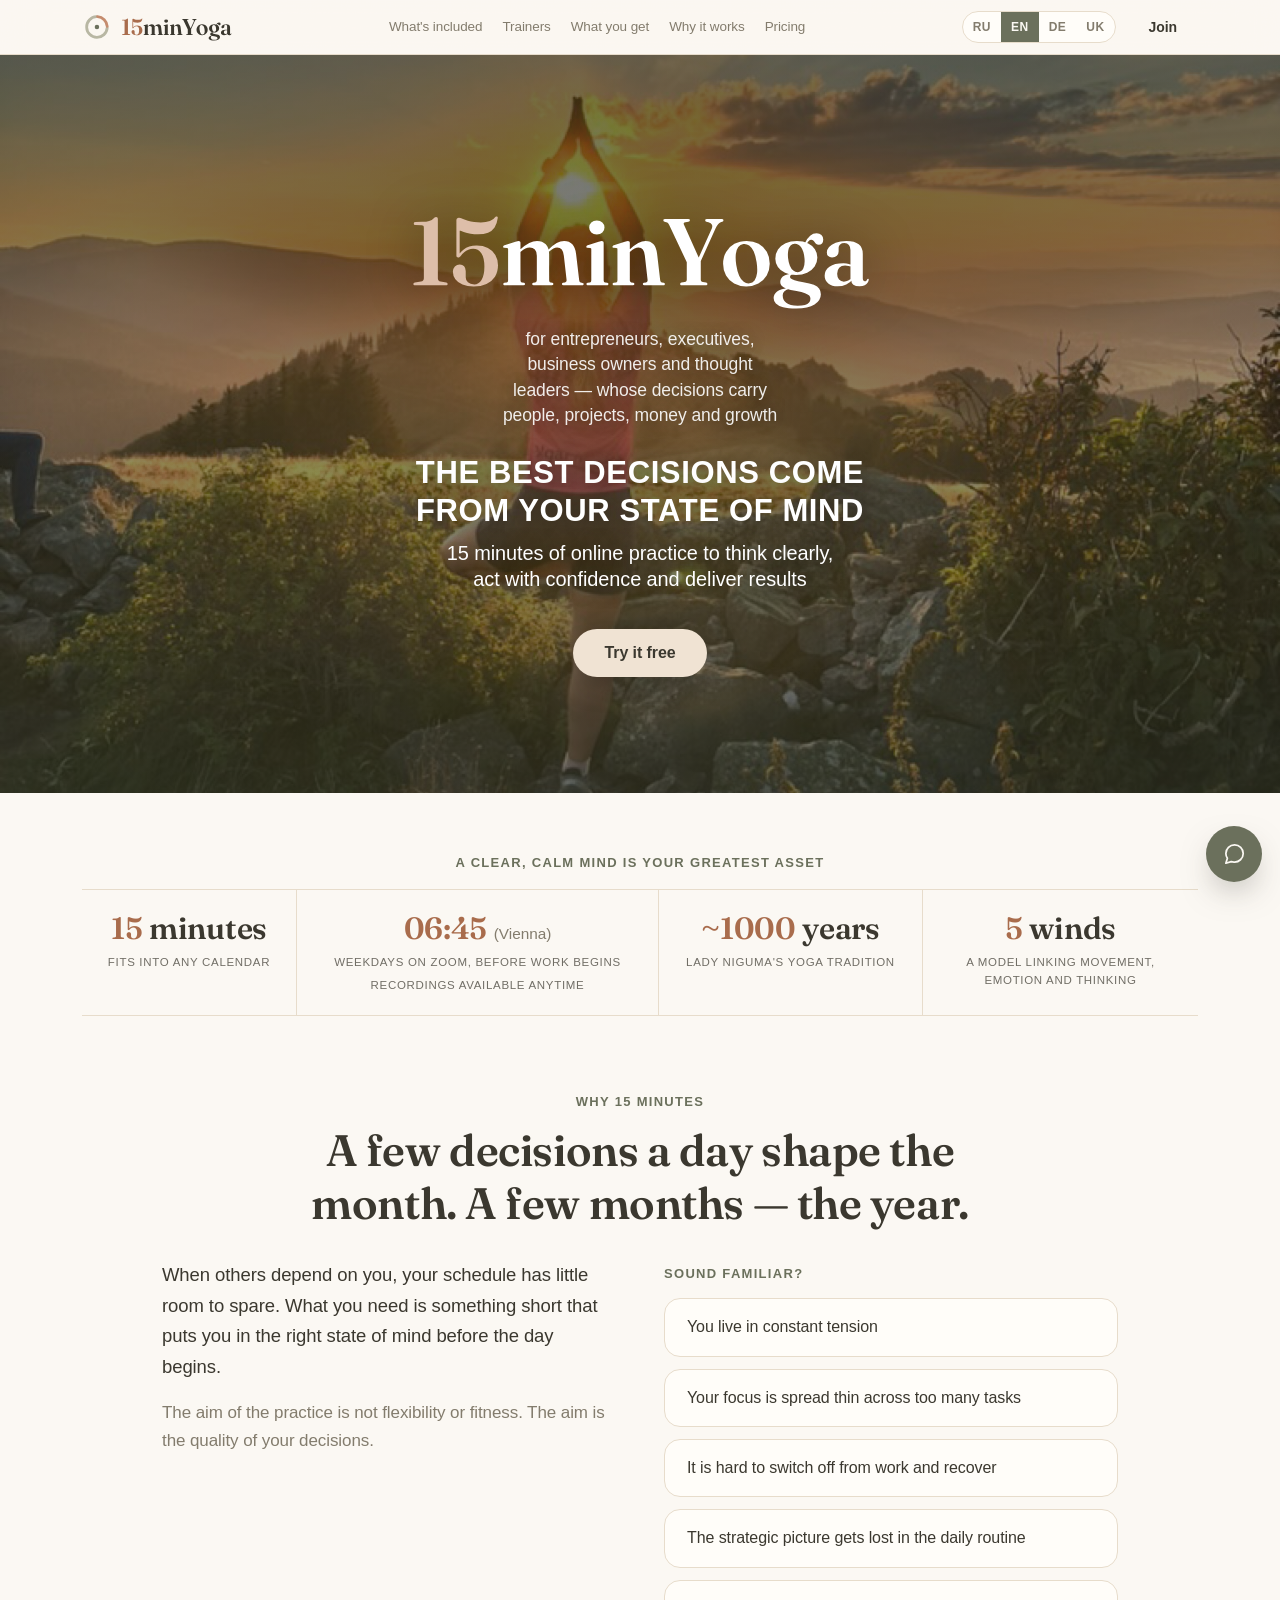
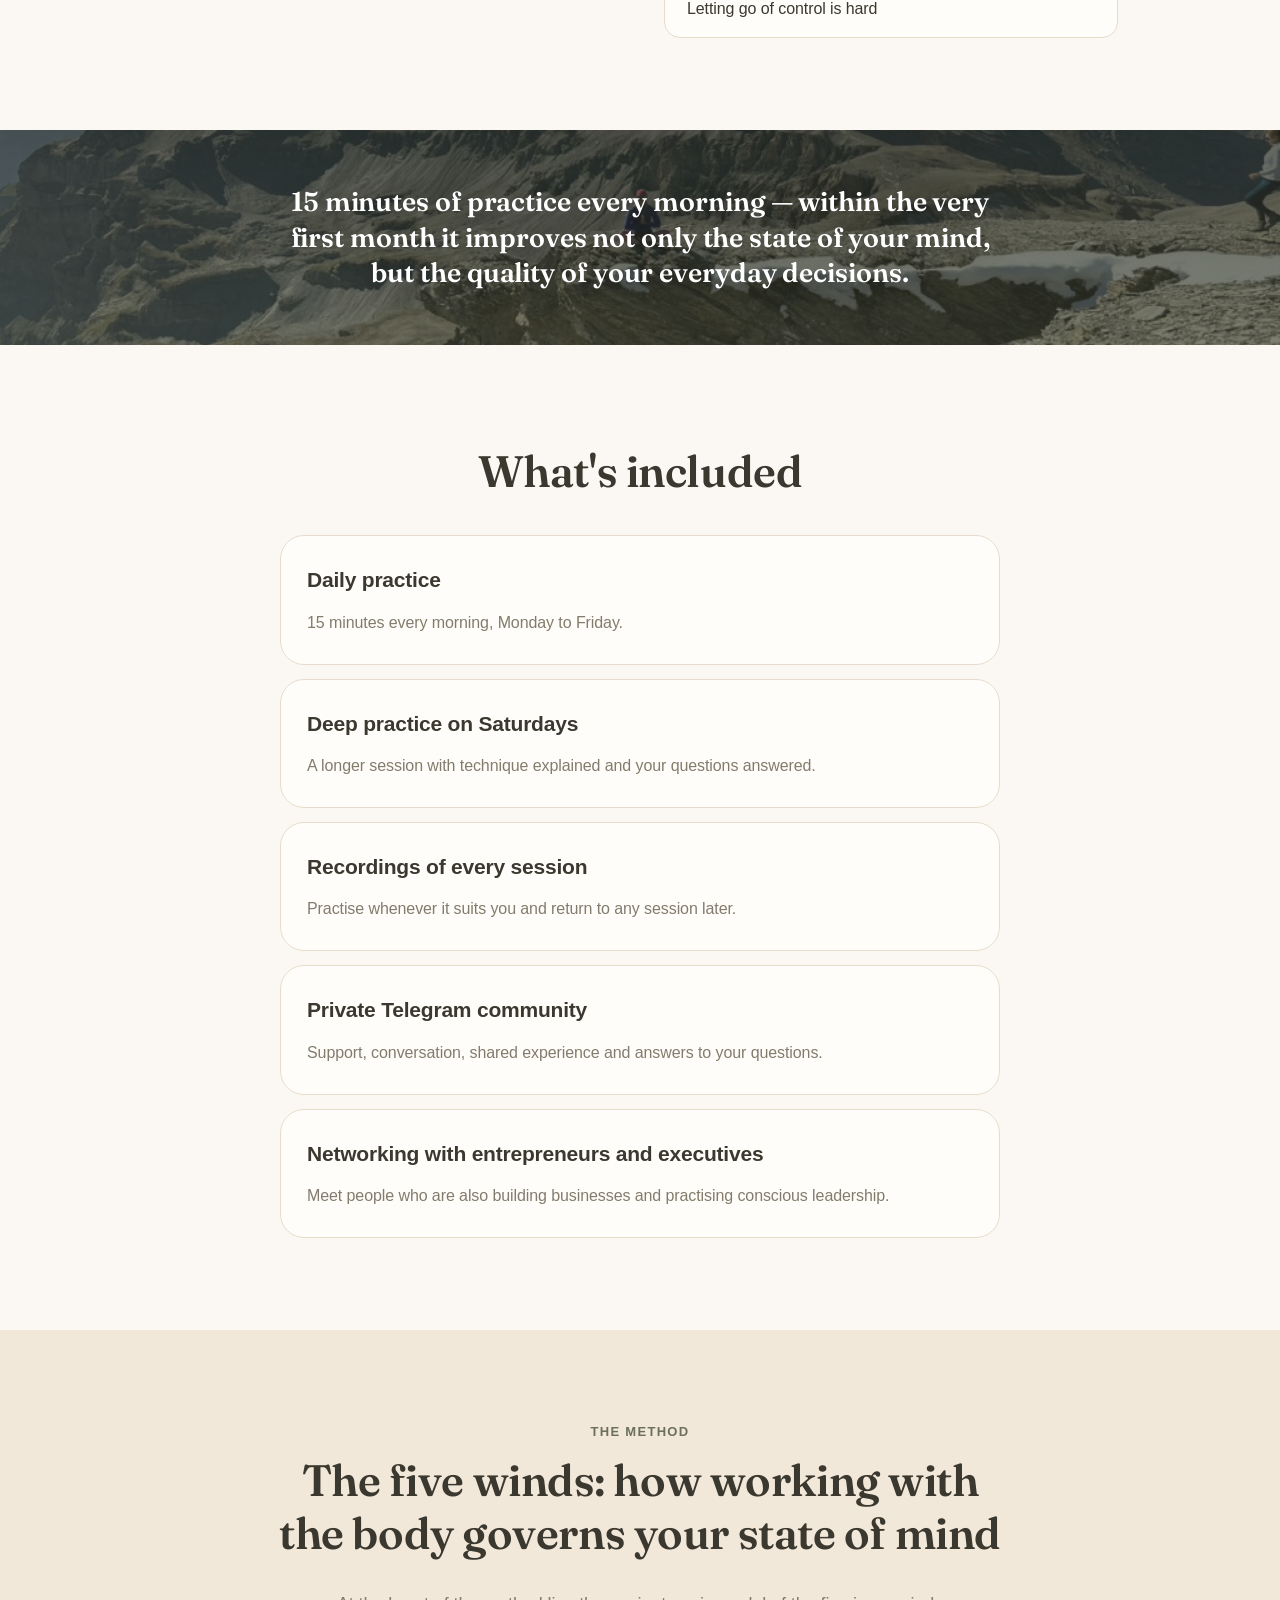
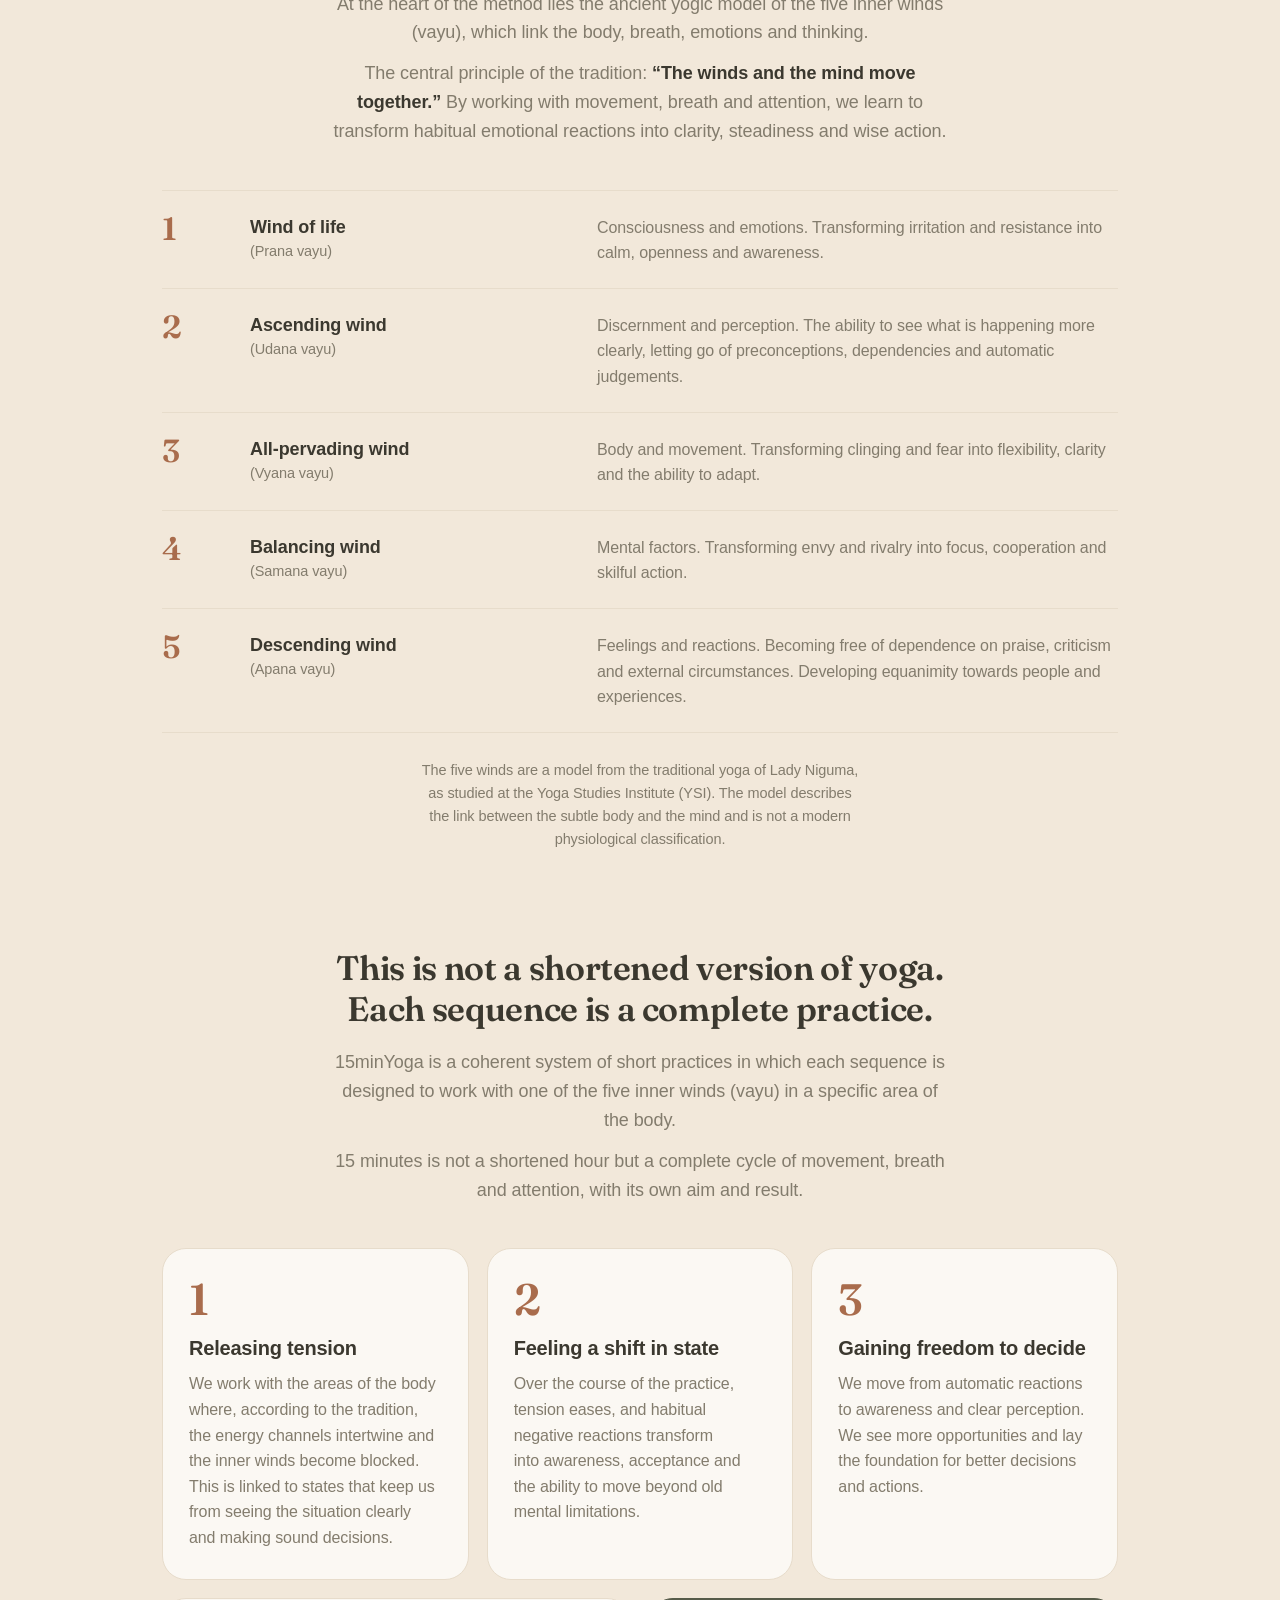
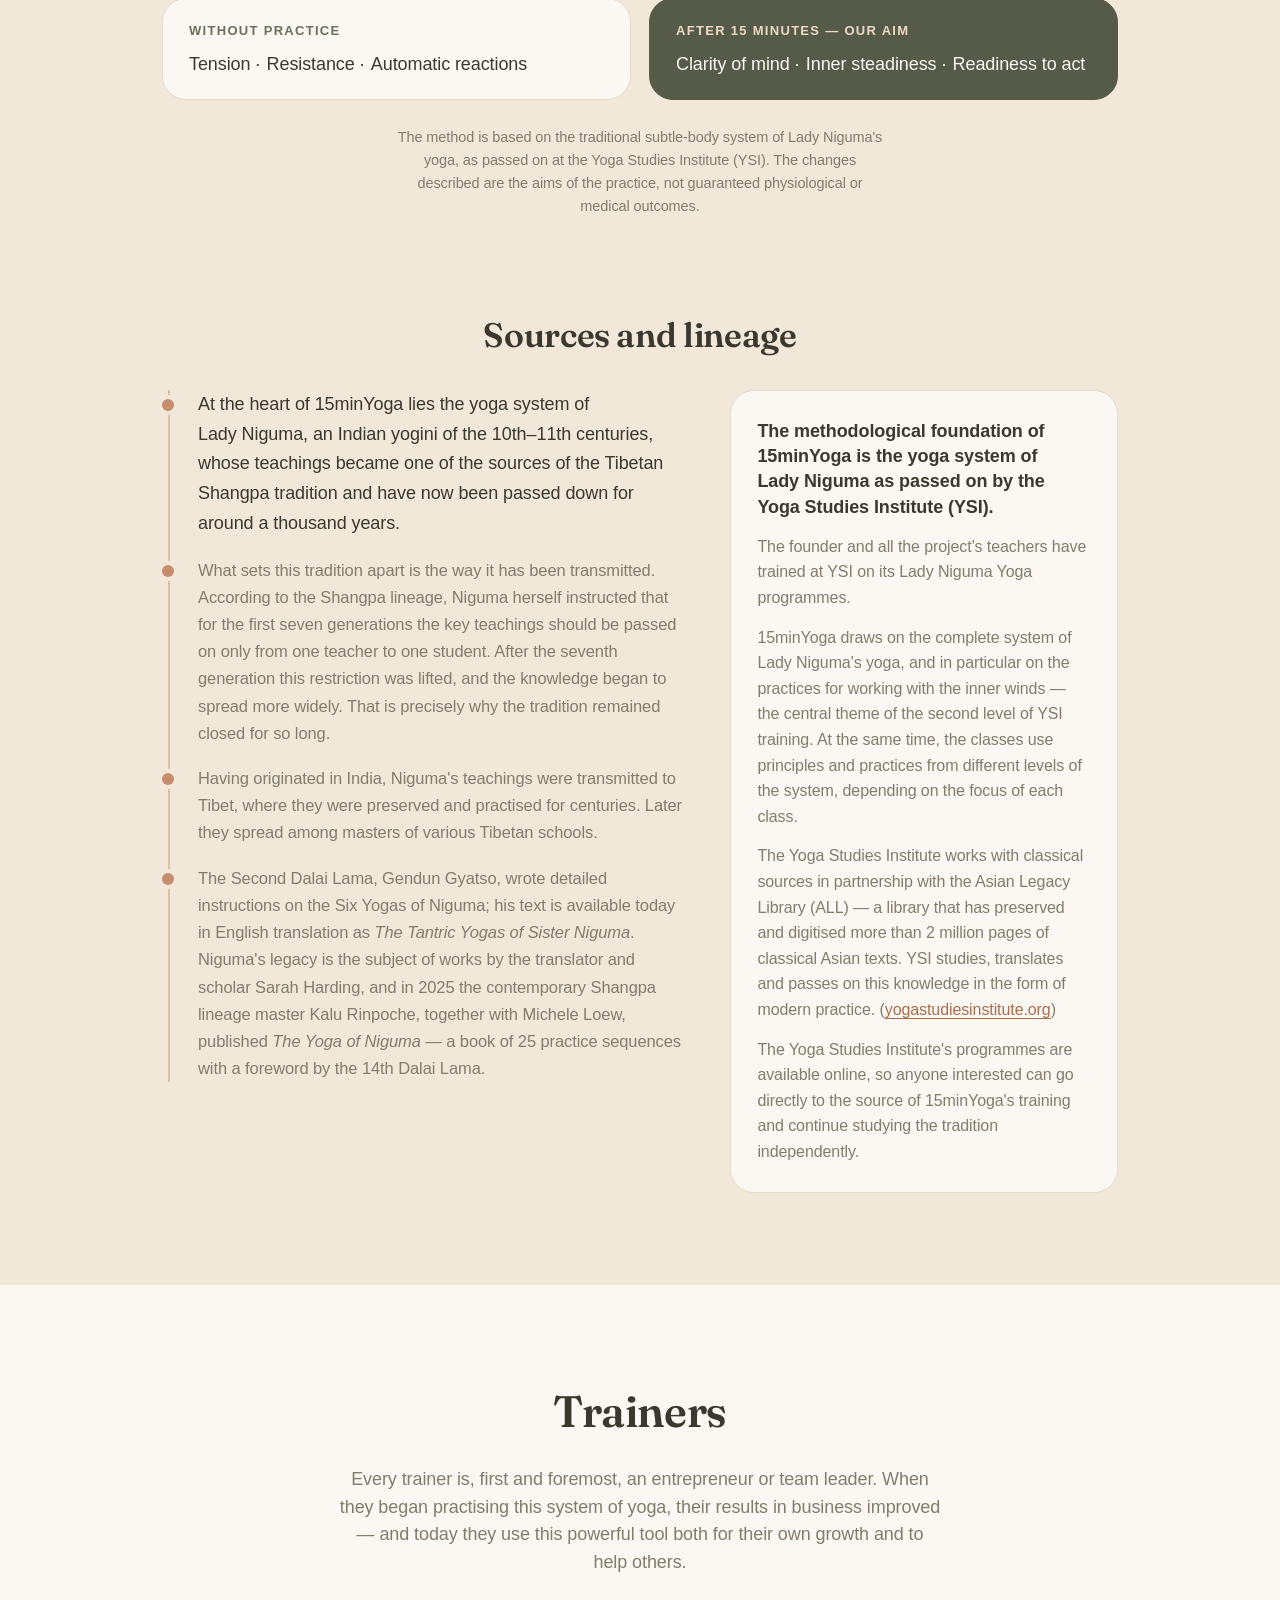
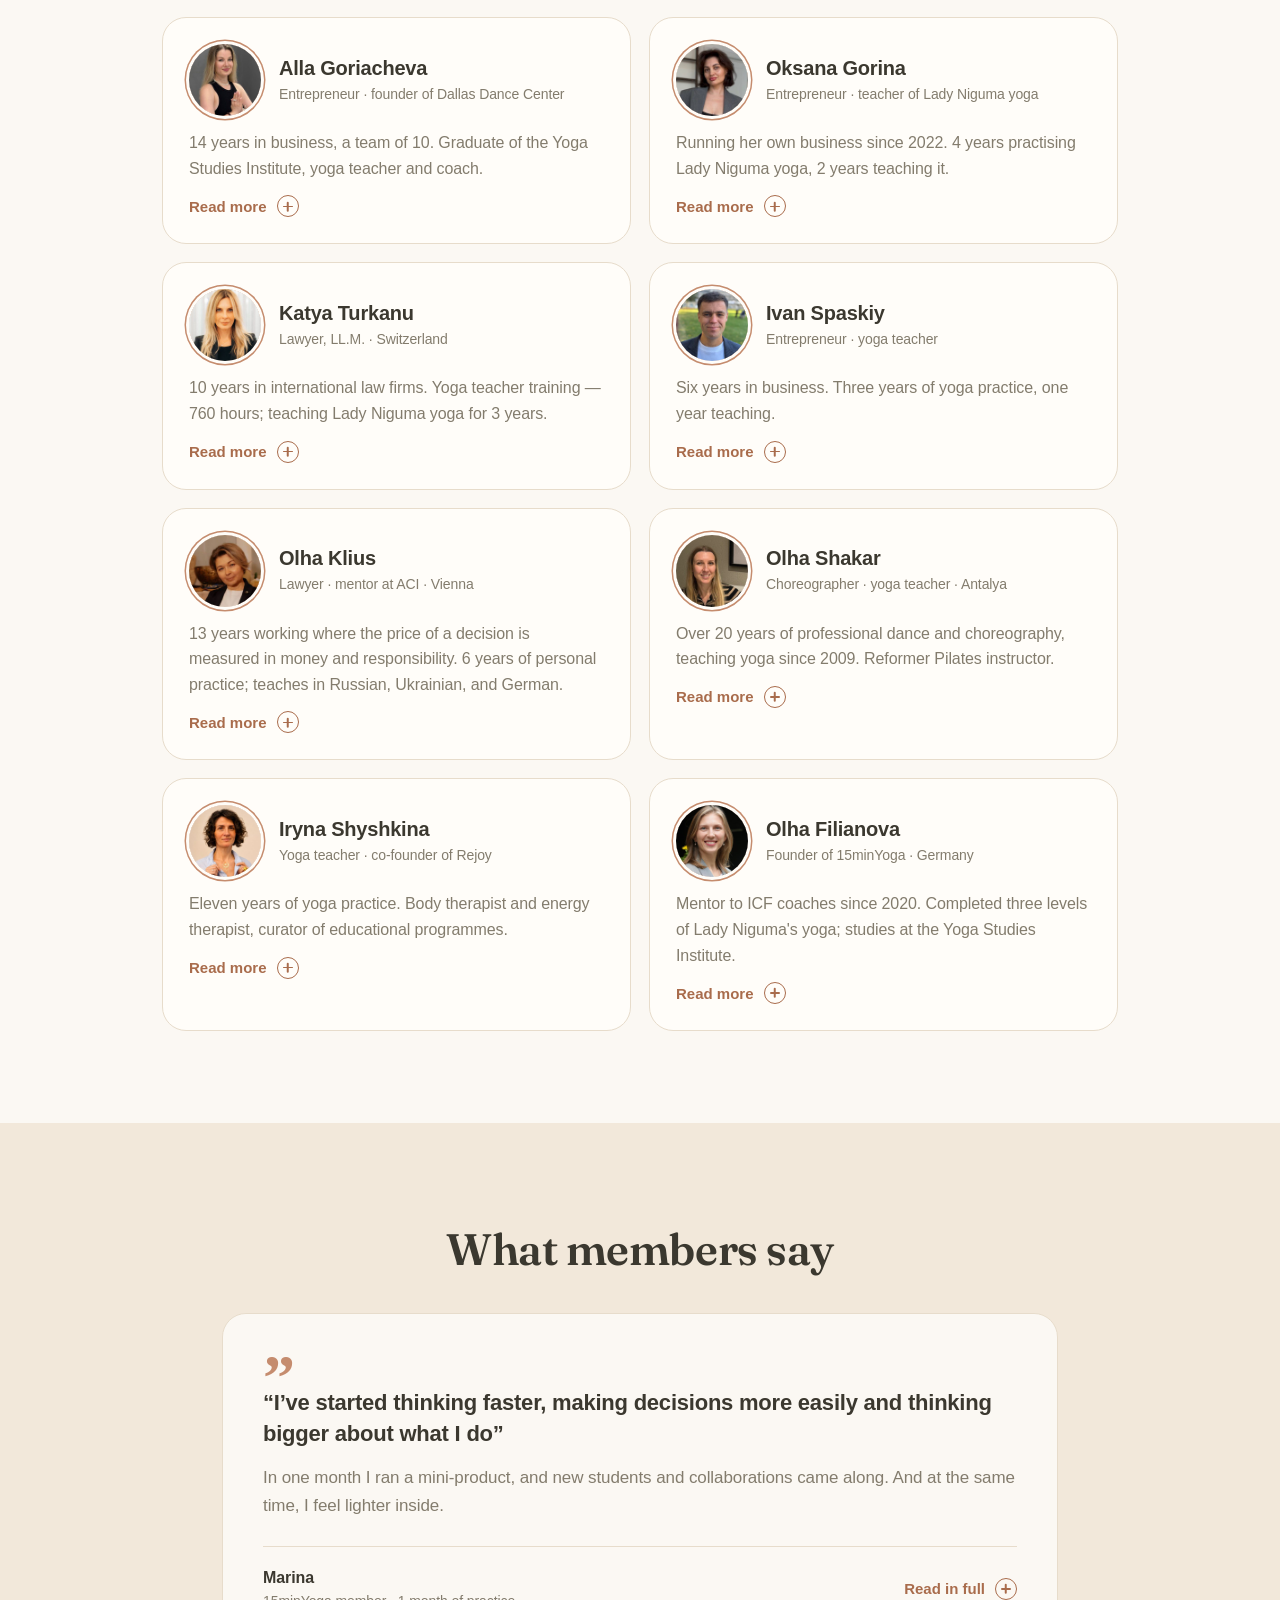
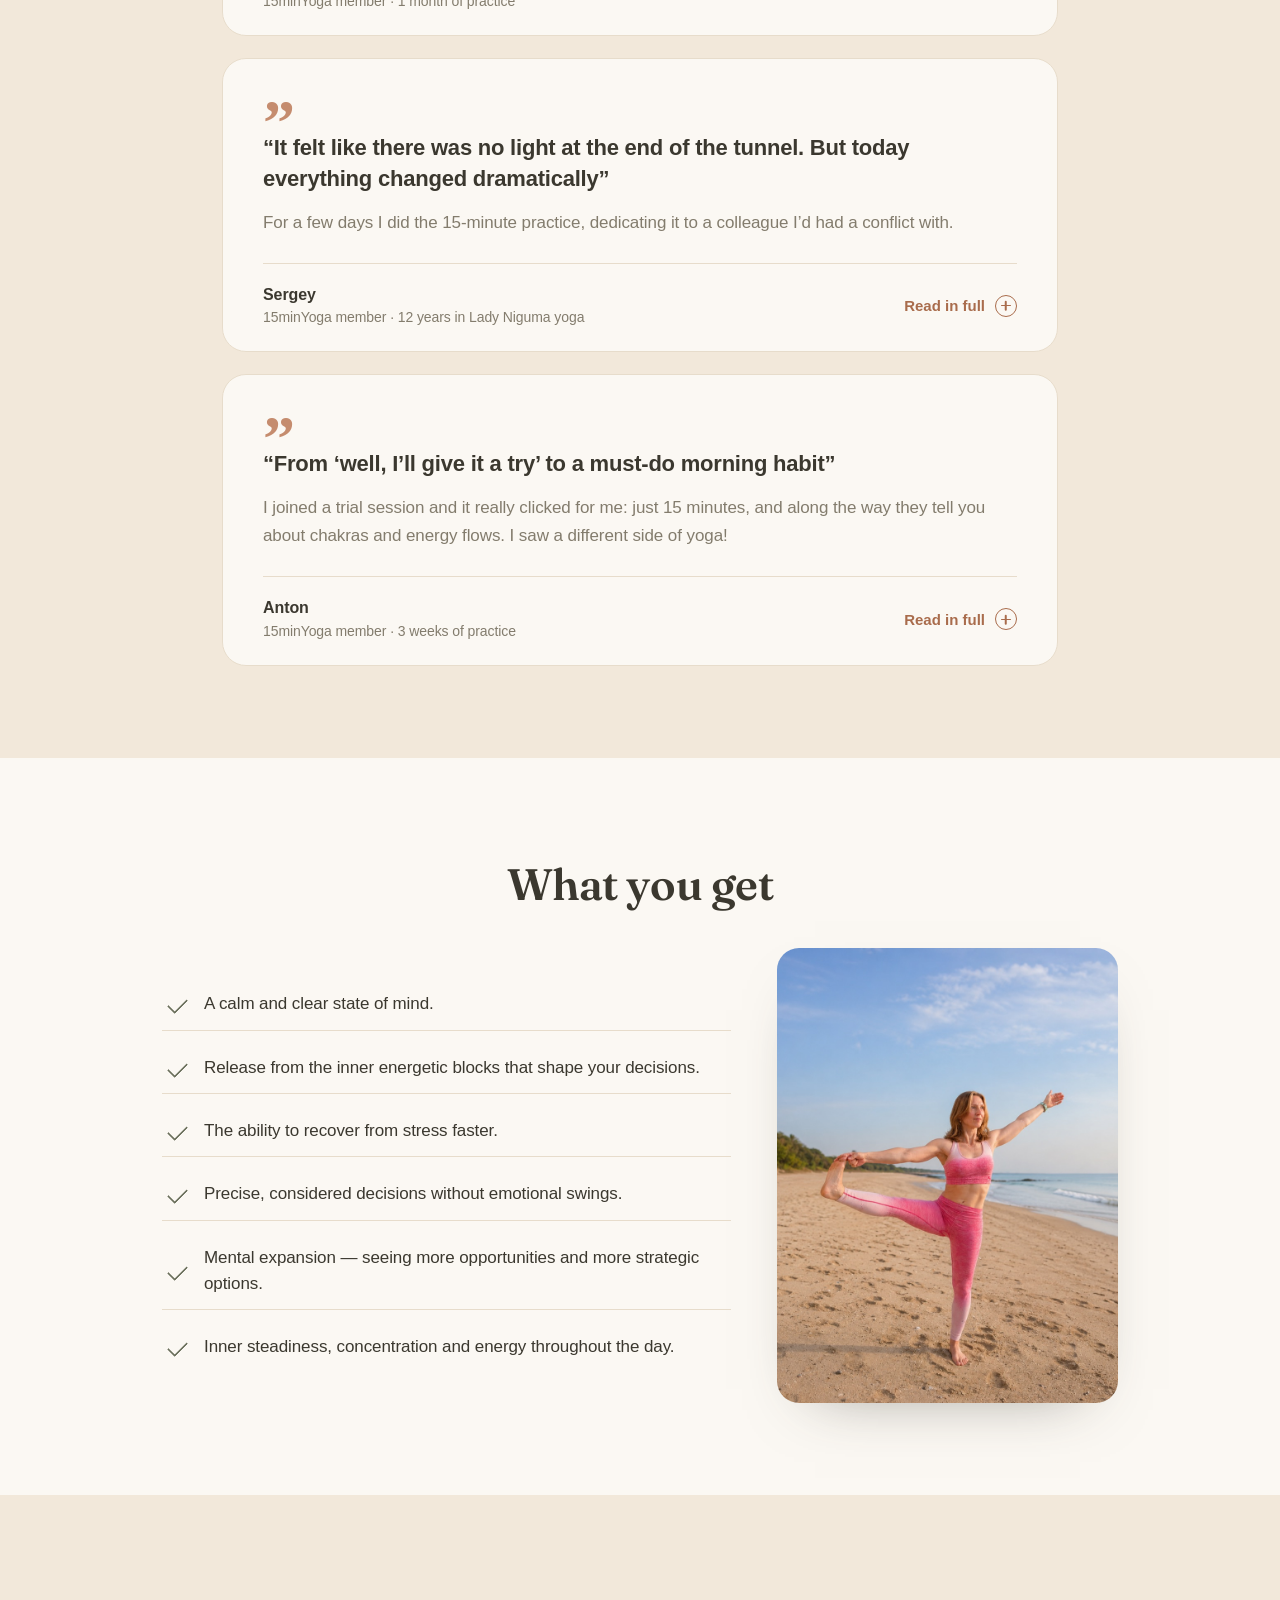
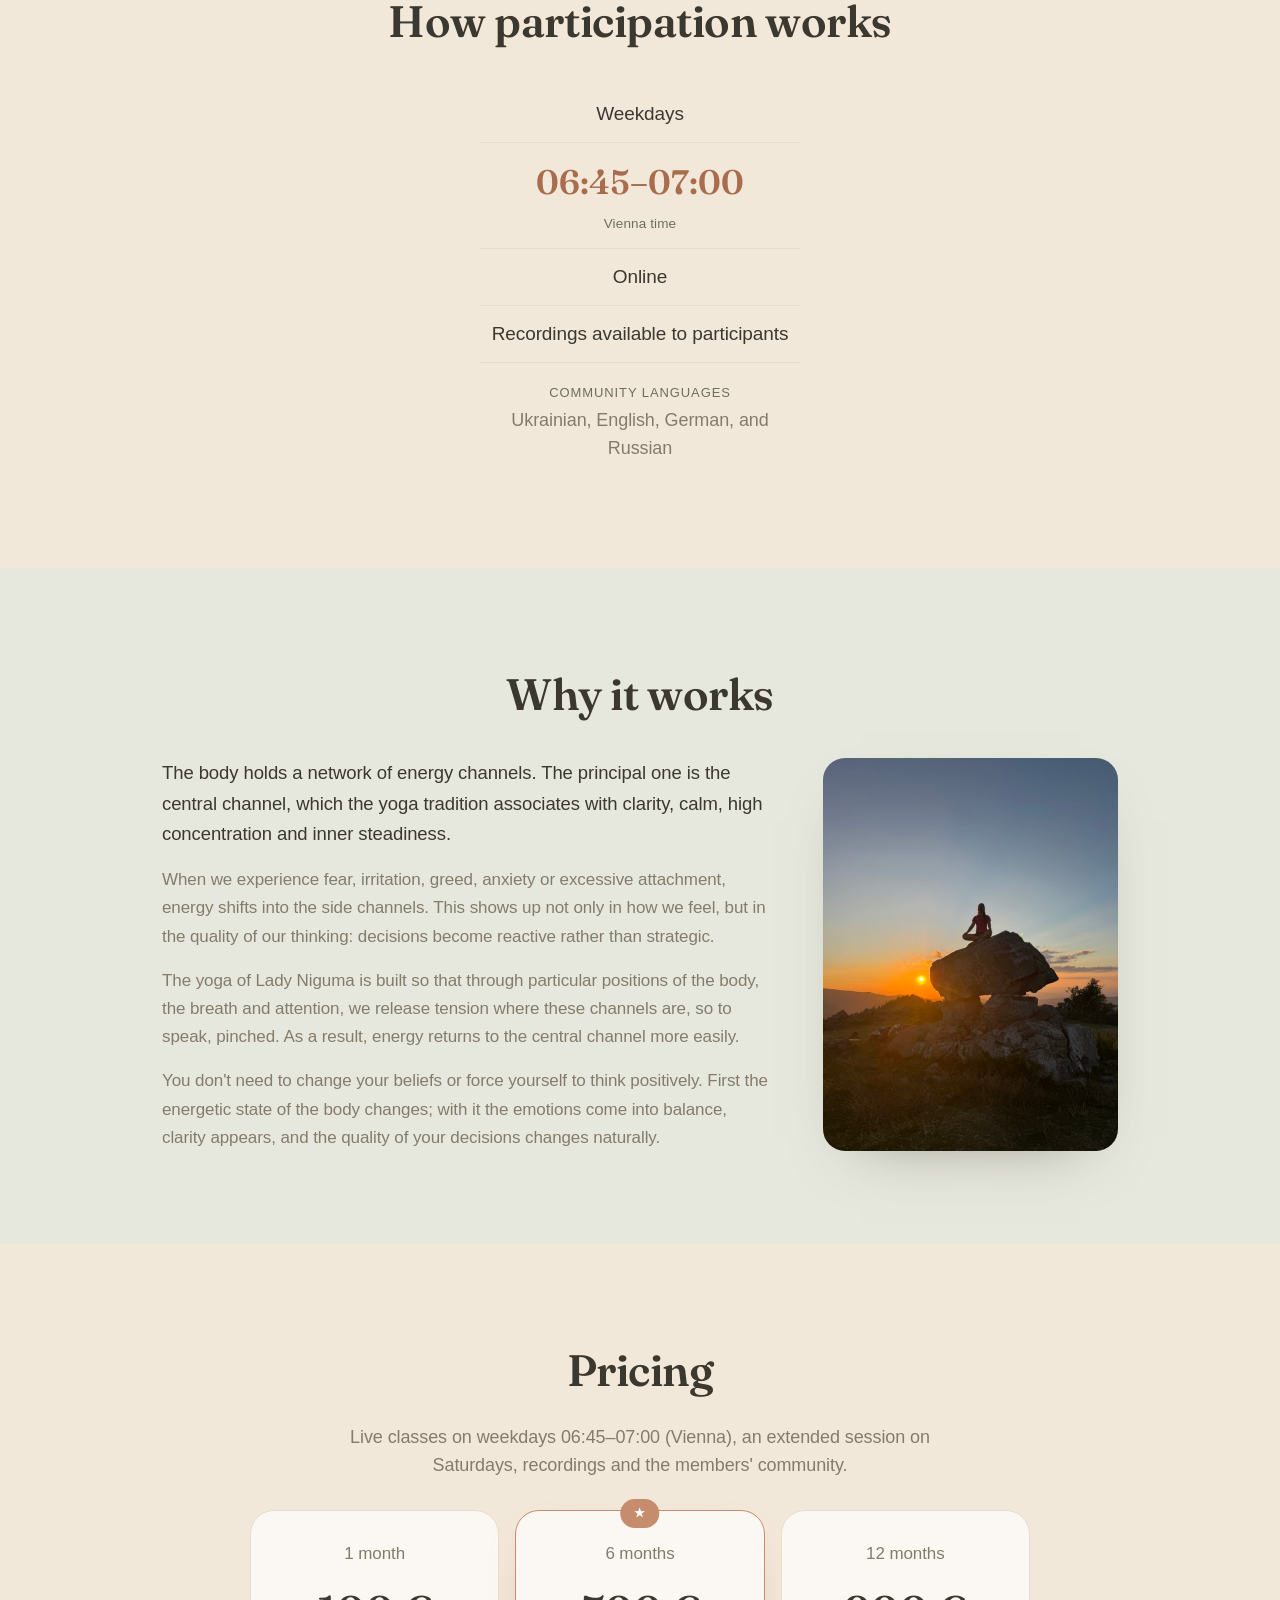
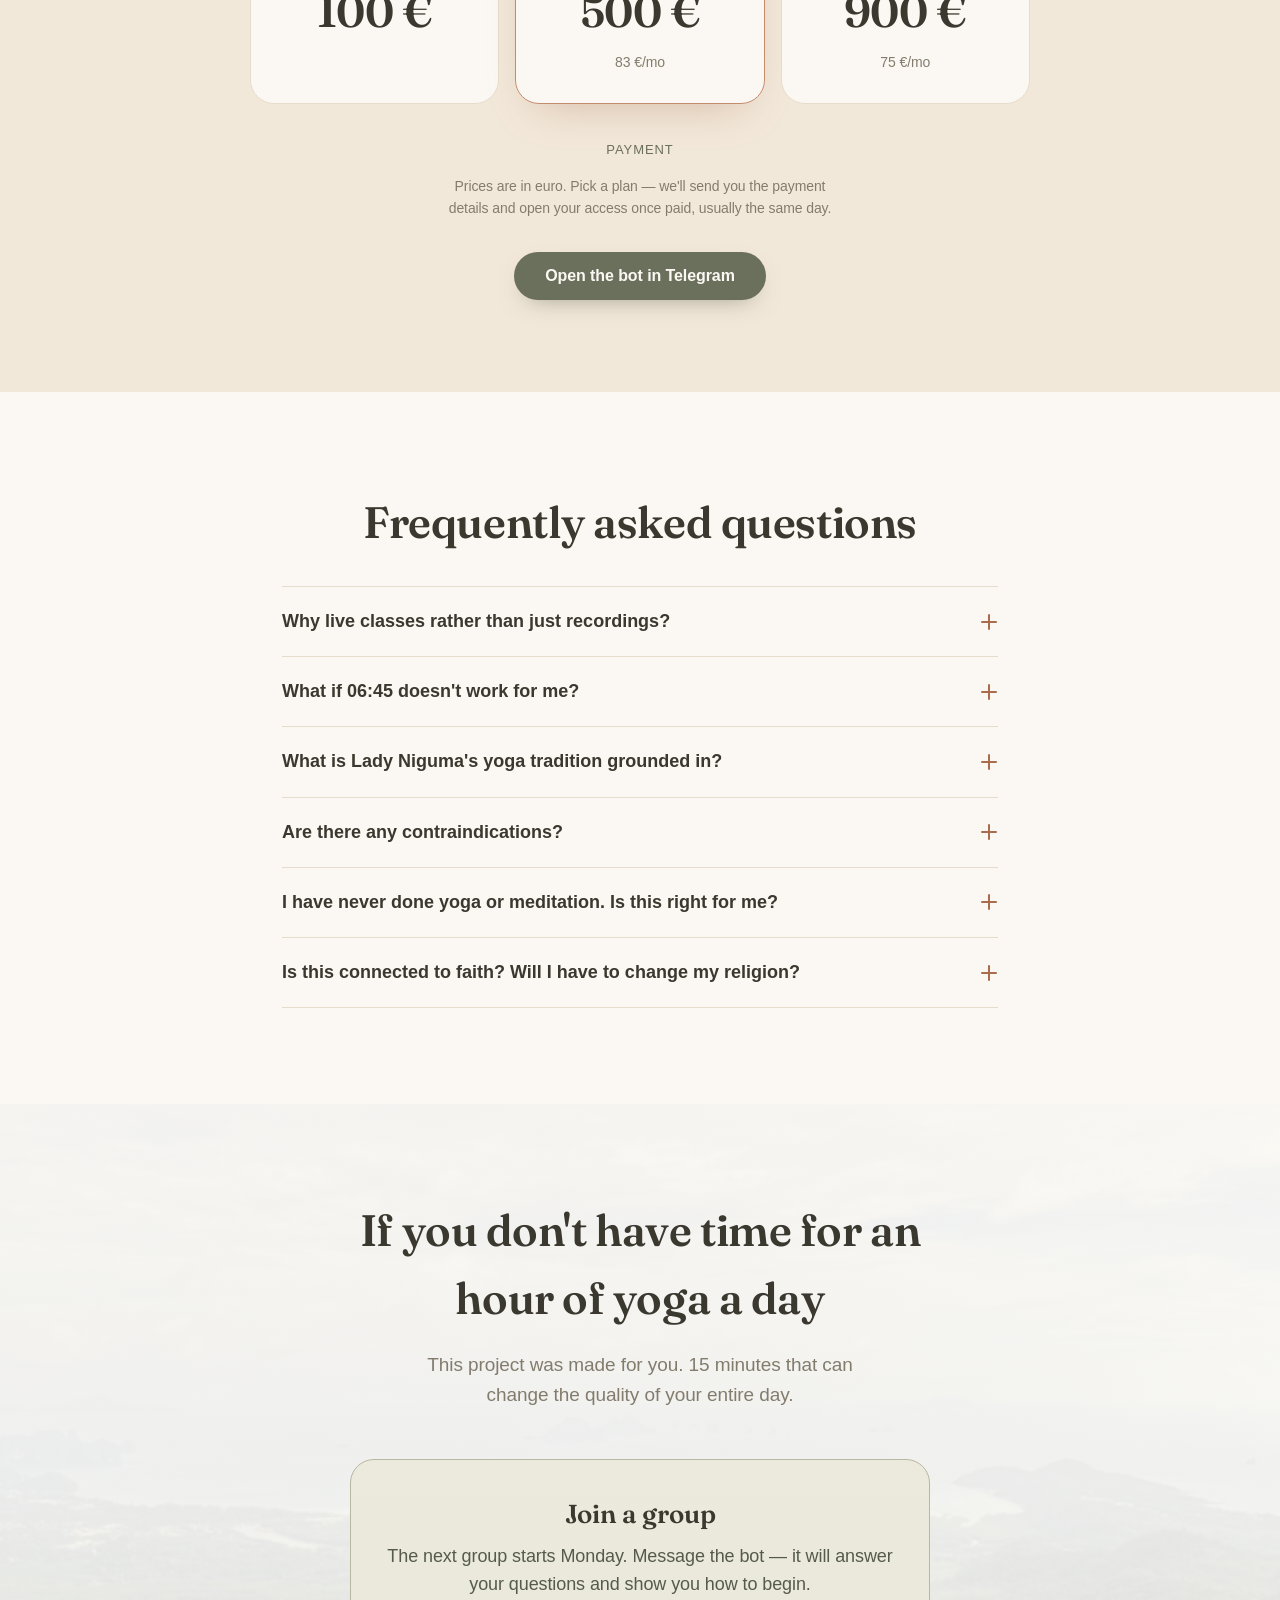
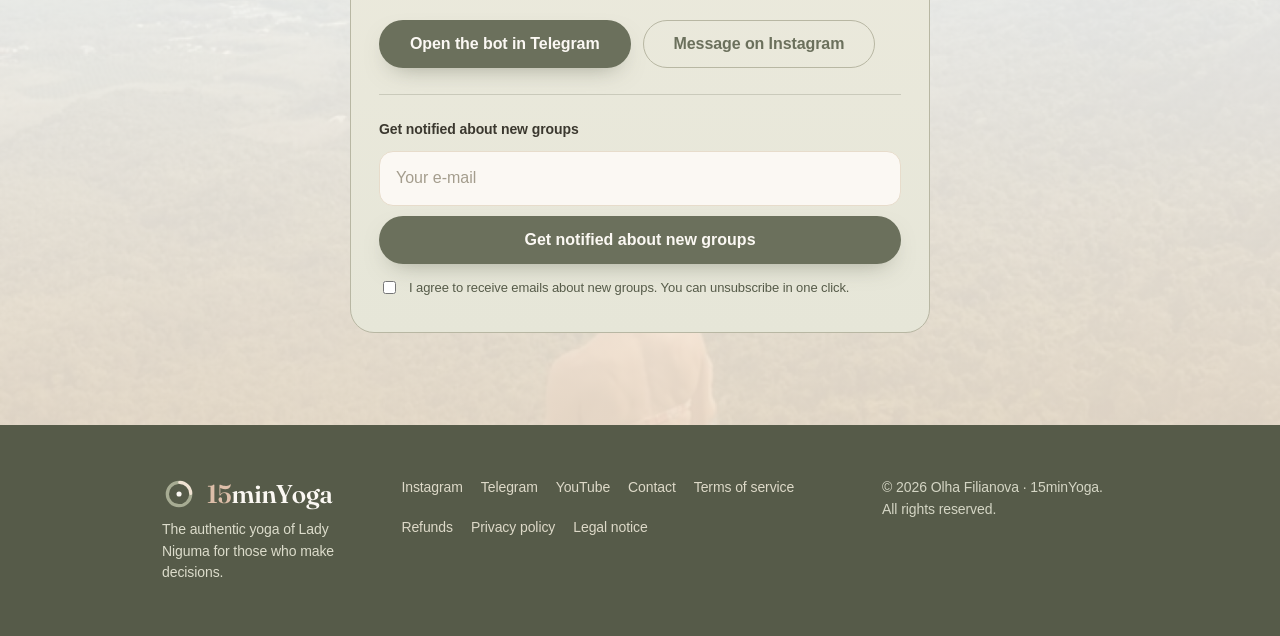
==== commit ab689757: "Тёмная тема: кнопка на фото, окно оплаты, кабинет, чат — всё читается Жалоба: на телефоне в тёмной т" ====
--- a/landing/index.html
+++ b/landing/index.html
@@ -3,11 +3,13 @@
 
 <head>
   <meta charset="UTF-8" />
+  <meta name="color-scheme" content="light dark" />
   <meta name="viewport" content="width=device-width, initial-scale=1, viewport-fit=cover" />
   <title data-i18n="meta.title">15minYoga — Йога для тех, кто принимает решения</title>
   <meta name="description" data-i18n="meta.description" data-i18n-attr="content"
     content="15minYoga: по будням 06:45–07:00 — живой эфир подлинной йоги Нигумы. 15 минут, которые дают предпринимателю ясность и твёрдость решений." />
-  <meta name="theme-color" content="#fbf8f3" />
+  <meta name="theme-color" content="#fbf8f3" media="(prefers-color-scheme: light)" />
+  <meta name="theme-color" content="#201f18" media="(prefers-color-scheme: dark)" />
 
   <!-- Open Graph -->
   <meta property="og:type" content="website" />
@@ -37,7 +39,7 @@
   <link rel="preconnect" href="https://fonts.gstatic.com" crossorigin />
   <link rel="stylesheet"
     href="https://fonts.googleapis.com/css2?family=Fraunces:opsz,wght@9..144,400;9..144,500;9..144,600;9..144,700&display=swap" />
-  <link rel="stylesheet" href="css/styles.css?v=20261120l" />
+  <link rel="stylesheet" href="css/styles.css?v=20261120m" />
 </head>
 
 <body>
@@ -45,7 +47,7 @@
   <header class="nav" id="nav">
     <div class="container nav__inner">
       <a href="#top" class="nav__logo" aria-label="15minYoga">
-        <img src="assets/brand/logo-horizontal.svg" alt="15minYoga" width="321" height="64" />
+        <picture class="logo-pic"><source srcset="assets/brand/logo-horizontal-on-dark.svg" media="(prefers-color-scheme: dark)" /><img src="assets/brand/logo-horizontal.svg" alt="15minYoga" width="321" height="64" /></picture>
       </a>
 
       <nav class="nav__links" aria-label="Основная навигация">
@@ -415,15 +417,15 @@
     </div>
   </footer>
 
-  <script src="js/icons.js?v=20261120l"></script>
-  <script src="js/translations.js?v=20261120l"></script>
-  <script src="js/config.js?v=20261120l"></script>
-  <script src="js/i18n.js?v=20261120l"></script>
-  <script src="js/main.js?v=20261120l"></script>
-  <script src="js/promo-stickers.js?v=20261120l" defer></script>
-  <script src="js/checkout.js?v=20261120l" defer></script>
-  <script src="js/chat-content.js?v=20261120l" defer></script>
-  <script src="js/chat.js?v=20261120l" defer></script>
+  <script src="js/icons.js?v=20261120m"></script>
+  <script src="js/translations.js?v=20261120m"></script>
+  <script src="js/config.js?v=20261120m"></script>
+  <script src="js/i18n.js?v=20261120m"></script>
+  <script src="js/main.js?v=20261120m"></script>
+  <script src="js/promo-stickers.js?v=20261120m" defer></script>
+  <script src="js/checkout.js?v=20261120m" defer></script>
+  <script src="js/chat-content.js?v=20261120m" defer></script>
+  <script src="js/chat.js?v=20261120m" defer></script>
 </body>
 
 </html>
--- a/landing/css/styles.css
+++ b/landing/css/styles.css
@@ -4,6 +4,10 @@
    =================================================================== */
 
 :root {
+  /* у сайта своя тёмная тема: браузер не перекрашивает страницу сам,
+     а поля, флажки и полосы прокрутки рисует в тон теме */
+  color-scheme: light dark;
+
   /* ---- brand palette (Earthy Neutrals) ---- */
   --cream:      #f0e3d3;   /* warm cream        */
   --sand:       #ddbea9;   /* warm sand         */
@@ -24,6 +28,7 @@
   --accent:     var(--olive);      /* primary action */
   --accent-ink: #fbf8f3;
   --focus:      #6b705c;
+  --shadow-rgb: 59, 56, 47;   /* тень карточек: тёплая в светлой, чёрная в тёмной */
 
   /* ---- type ---- */
   --font: -apple-system, BlinkMacSystemFont, "SF Pro Text", "Segoe UI",
@@ -70,6 +75,11 @@
 
 a { color: inherit; text-decoration: none; }
 img { max-width: 100%; display: block; }
+/* логотип в <picture> (светлый вариант для тёмной темы): обёртка не влияет
+   на раскладку, размеры задаются самой картинке, как раньше */
+picture.logo-pic { display: contents; }
+/* <source> иначе становится пустым элементом ряда и добавляет лишний отступ (gap) */
+picture.logo-pic > source { display: none; }
 
 :focus-visible { outline: 2px solid var(--focus); outline-offset: 3px; border-radius: 6px; }
 
@@ -200,7 +210,9 @@
 .hero__sub, .hero__lead-hook, .hero__lead-text { text-wrap: balance; }
 .hero__cta { margin-top: 36px; display: flex; flex-direction: column; gap: 12px; align-items: center; }
 /* on a photo the olive button loses contrast — invert it to cream */
-.hero .btn--primary { background: var(--cream); color: var(--ink); box-shadow: 0 14px 32px -16px rgba(0,0,0,.55); }
+/* цвет текста задан постоянным, а не var(--ink): фон кнопки кремовый в обеих
+   темах, а --ink в тёмной теме светлый — надпись сливалась с кнопкой */
+.hero .btn--primary { background: var(--cream); color: #3b382f; box-shadow: 0 14px 32px -16px rgba(0,0,0,.55); }
 .hero .btn--primary:hover { background: #fff; opacity: 1; }
 .btn--onphoto { color: #fff; border-color: rgba(255,255,255,.6); backdrop-filter: blur(6px); }
 .btn--onphoto:hover { background: rgba(255,255,255,.16); border-color: #fff; }
@@ -250,7 +262,7 @@
 .section--alt .card { background: var(--paper); }
 .card:hover {
   transform: translateY(-3px);
-  box-shadow: 0 18px 40px -26px rgba(59, 56, 47, .38);
+  box-shadow: 0 18px 40px -26px rgba(var(--shadow-rgb), .38);
   border-color: var(--sand);
 }
 .card__title { margin: 0 0 10px; font-size: 21px; font-weight: 600; letter-spacing: -0.01em; color: var(--ink); }
@@ -346,11 +358,12 @@
 .footer { background: var(--olive-deep); border-top: 0; padding: 52px 0; font-size: 14px; color: #d9d7c6; }
 .footer__inner { display: flex; flex-direction: column; gap: 22px; }
 .footer__logo { height: 34px; width: auto; display: block; }
-.footer__tagline { margin: 8px 0 0; max-width: 40ch; color: #c8c8b6; }
+.footer__tagline { margin: 8px 0 0; max-width: 40ch; color: #dcdccb; }
 .footer__links { display: flex; flex-wrap: wrap; gap: 18px; }
 .footer__links a { color: #ddd9c8; transition: color .2s var(--ease); }
 .footer__links a:hover { color: var(--sand); }
-.footer__rights { margin: 0; color: #a8ab97; }
+/* на оливковом подвале: девиз 5,1:1, строка прав 4,7:1 (было 4,2 и 3,0 — ниже нормы) */
+.footer__rights { margin: 0; color: #d4d5c4; }
 
 /* ---------------- Reveal on scroll ---------------- */
 .reveal { opacity: 0; transform: translateY(16px); transition: opacity .7s var(--ease), transform .7s var(--ease); }
@@ -391,7 +404,8 @@
     --bg: #201f18; --bg-alt: #26261d; --surface: #2a2a20; --paper: #26261d;
     --ink: #efe7d7; --ink-soft: #b0a996; --line: #39392d;
     --accent: #c58c6e; --accent-ink: #201f18; --focus: #c58c6e;
-    --clay-deep: #d19c7e; --olive: #8b9075; --olive-deep: #767b5f;
+    --clay-deep: #d19c7e; --olive: #92977c; --olive-deep: #767b5f;
+    --shadow-rgb: 0, 0, 0;
   }
   body::before { mix-blend-mode: screen; opacity: .05; }
   .nav { background: rgba(32, 31, 24, .78); }
@@ -443,7 +457,7 @@
   border-radius: var(--radius-lg); padding: 26px 24px;
   transition: transform .3s var(--ease), box-shadow .3s var(--ease);
 }
-.wind:hover { transform: translateY(-2px); box-shadow: 0 18px 40px -28px rgba(59, 56, 47, .35); }
+.wind:hover { transform: translateY(-2px); box-shadow: 0 18px 40px -28px rgba(var(--shadow-rgb), .35); }
 .wind__head {
   display: flex; align-items: baseline; gap: 12px; flex-wrap: wrap;
   margin-bottom: 18px; padding-bottom: 14px; border-bottom: 1px solid var(--line);
@@ -705,7 +719,7 @@
   background: var(--paper); border: 1px solid var(--line); border-radius: var(--radius-lg);
   transition: transform .3s var(--ease), box-shadow .3s var(--ease), border-color .3s var(--ease);
 }
-.pstep:hover { transform: translateY(-3px); box-shadow: 0 18px 40px -26px rgba(59, 56, 47, .38); border-color: var(--sand); }
+.pstep:hover { transform: translateY(-3px); box-shadow: 0 18px 40px -26px rgba(var(--shadow-rgb), .38); border-color: var(--sand); }
 .pstep__num {
   display: block; margin-bottom: 14px;
   font-family: var(--font-display); font-size: 44px; font-weight: 600; line-height: 1;
@@ -727,13 +741,15 @@
   border: 1px solid var(--line); border-radius: var(--radius-lg);
 }
 .pcmp--before { background: var(--paper); }
-.pcmp--after { background: var(--olive-deep); border-color: var(--olive-deep); }
+/* «после» — постоянные цвета, а не var(--olive-deep): в тёмной теме он светлее,
+   и светлая надпись на нём сливалась (2,5:1). Здесь текст 6,6:1, подпись 5,1:1 */
+.pcmp--after { background: #565b49; border-color: #565b49; }
 .pcmp__label {
   margin: 0 0 10px;
   font-size: 13px; font-weight: 600; letter-spacing: .1em; text-transform: uppercase;
   color: var(--olive);
 }
-.pcmp--after .pcmp__label { color: var(--sand); }
+.pcmp--after .pcmp__label { color: #ecd9c6; }
 .pcmp__items {
   list-style: none; margin: 0; padding: 0;
   font-size: 18px; line-height: 1.45; font-weight: 500;
@@ -867,13 +883,18 @@
   content: ""; position: absolute; inset: 0; z-index: -1;
   background: linear-gradient(180deg, rgba(251,248,243,.94) 0%, rgba(251,248,243,.88) 55%, rgba(240,227,211,.92) 100%);
 }
+/* в тёмной теме текст блока светлый — вуаль тёмная, цвета фона тёмной темы;
+   иначе заголовок «Если вам некогда…» и текст сливались со светлой вуалью */
+@media (prefers-color-scheme: dark) {
+  .closing::after { background: linear-gradient(180deg, rgba(32,31,24,.93) 0%, rgba(32,31,24,.87) 55%, rgba(38,38,29,.93) 100%); }
+}
 
 /* ---------------- Trainer card ---------------- */
 .team { display: flex; justify-content: center; margin-top: 34px; }
 .person { margin: 0; width: 100%; max-width: 340px; text-align: center; }
 .person__photo {
   border-radius: 22px; overflow: hidden; border: 1px solid var(--line);
-  box-shadow: 0 24px 60px -34px rgba(59,56,47,.5); background: var(--cream);
+  box-shadow: 0 24px 60px -34px rgba(var(--shadow-rgb), .5); background: var(--cream);
 }
 .person__photo img { width: 100%; aspect-ratio: 3 / 4; object-fit: cover; display: block; }
 .person__cap { margin-top: 16px; }
@@ -897,7 +918,7 @@
   border-left: 2px solid var(--olive); border-bottom: 2px solid var(--olive);
   transform: rotate(-45deg); border-radius: 1px;
 }
-.benefits__photo { border-radius: 22px; overflow: hidden; box-shadow: 0 24px 60px -38px rgba(59,56,47,.55); }
+.benefits__photo { border-radius: 22px; overflow: hidden; box-shadow: 0 24px 60px -38px rgba(var(--shadow-rgb), .55); }
 .benefits__photo img { width: 100%; height: 100%; max-height: 520px; object-fit: cover; display: block; }
 @media (min-width: 860px) {
   .benefits { grid-template-columns: 1.25fr .75fr; gap: 46px; }
@@ -917,7 +938,7 @@
   background: #fff; border: 1px solid var(--line); border-radius: 22px; padding: 20px;
   transition: transform .18s ease, box-shadow .18s ease;
 }
-.teacher:hover { transform: translateY(-2px); box-shadow: 0 18px 40px -28px rgba(59, 56, 47, .35); }
+.teacher:hover { transform: translateY(-2px); box-shadow: 0 18px 40px -28px rgba(var(--shadow-rgb), .35); }
 
 .teacher__photo { border-radius: 18px; overflow: hidden; background: var(--cream); }
 /* Портрет обрезается по верхней части: при обрезке по центру лицо уезжает
@@ -986,7 +1007,7 @@
 }
 .tcard:hover {
   transform: translateY(-3px);
-  box-shadow: 0 18px 40px -26px rgba(59, 56, 47, .38);
+  box-shadow: 0 18px 40px -26px rgba(var(--shadow-rgb), .38);
   border-color: var(--sand);
 }
 .tcard:focus-within { border-color: var(--clay); }
@@ -995,7 +1016,7 @@
   box-shadow: 0 0 0 3px var(--surface), 0 0 0 4.5px var(--clay);
 }
 .tcard__ava--empty {
-  display: grid; place-items: center; background: var(--cream); color: var(--clay-deep);
+  display: grid; place-items: center; background: var(--cream); color: #a96c4c;
   font-family: var(--font-display); font-size: 26px; font-weight: 600;
 }
 .tcard__name {
@@ -1094,7 +1115,7 @@
 }
 .rv:not(.is-open):hover {
   transform: translateY(-3px);
-  box-shadow: 0 18px 40px -26px rgba(59, 56, 47, .38);
+  box-shadow: 0 18px 40px -26px rgba(var(--shadow-rgb), .38);
   border-color: var(--sand);
 }
 .rv__mark {
@@ -1192,7 +1213,7 @@
 .why__text p { margin: 0 0 16px; color: var(--ink-soft); font-size: 17px; line-height: 1.66; }
 .why__text p:first-child { color: var(--ink); font-size: 18.5px; }
 .why__text p:last-child { margin-bottom: 0; }
-.why__photo { border-radius: 22px; overflow: hidden; box-shadow: 0 24px 60px -38px rgba(59,56,47,.55); }
+.why__photo { border-radius: 22px; overflow: hidden; box-shadow: 0 24px 60px -38px rgba(var(--shadow-rgb), .55); }
 .why__photo img { width: 100%; height: 100%; max-height: 560px; object-fit: cover; display: block; }
 @media (min-width: 900px) {
   .why { grid-template-columns: 1.35fr .65fr; gap: 48px; }
@@ -1221,7 +1242,7 @@
   position: relative; width: 56px; height: 56px; border-radius: 50%;
   border: 0; cursor: pointer; display: grid; place-items: center;
   background: var(--olive); color: var(--paper);
-  box-shadow: 0 14px 34px -12px rgba(59,56,47,.55);
+  box-shadow: 0 14px 34px -12px rgba(var(--shadow-rgb), .55);
   transition: transform .25s var(--ease), background .25s var(--ease);
 }
 .chat__bubble:hover { transform: translateY(-2px); background: var(--olive-deep); }
@@ -1239,7 +1260,7 @@
   width: 372px; max-width: calc(100vw - 36px); height: min(76vh, 560px);
   display: flex; flex-direction: column; overflow: hidden;
   background: var(--paper); border: 1px solid var(--line);
-  border-radius: 20px; box-shadow: 0 30px 70px -28px rgba(59,56,47,.5);
+  border-radius: 20px; box-shadow: 0 30px 70px -28px rgba(var(--shadow-rgb), .5);
   animation: chatIn .22s var(--ease);
 }
 /* Важно: без этой строки display:flex выше перебивает браузерное [hidden]{display:none},
@@ -1258,6 +1279,7 @@
   width: 30px; height: 30px; border-radius: 50%; display: grid; place-items: center; flex: 0 0 auto;
 }
 .chat__close:hover { background: rgba(255,255,255,.26); }
+.chat__close:focus-visible { outline-color: currentColor; }
 .chat__close svg { width: 15px; height: 15px; }
 
 .chat__log { flex: 1 1 auto; overflow-y: auto; padding: 16px 14px 6px; display: flex; flex-direction: column; gap: 9px; }
@@ -1328,12 +1350,12 @@
 }
 
 @media (prefers-color-scheme: dark) {
-  .deeper { background: #24241c; }
+  .deeper { background: var(--surface); border-color: #4a4a3a; }
 }
 
 /* ============ Выбор пакета и заявка на оплату (js/checkout.js) ============ */
 .tier--pickable { cursor: pointer; transition: transform .16s var(--ease), box-shadow .16s var(--ease), border-color .16s; }
-.tier--pickable:hover { transform: translateY(-3px); box-shadow: 0 18px 40px -26px rgba(59,56,47,.5); border-color: var(--clay); }
+.tier--pickable:hover { transform: translateY(-3px); box-shadow: 0 18px 40px -26px rgba(var(--shadow-rgb), .5); border-color: var(--clay); }
 .tier__old { color: var(--olive); text-decoration: line-through; font-size: .62em; margin-right: 6px; font-weight: 400; }
 .tier__save { margin-top: 6px; font-size: 13px; color: var(--clay-deep); font-weight: 600; }
 .tier__pick { margin-top: 14px; width: 100%; border: 1px solid var(--olive); background: none; color: var(--olive-deep);
@@ -1394,7 +1416,8 @@
 .checkout__method-icon svg { width: 21px; height: 21px; }
 .checkout__method-text { display: flex; flex-direction: column; gap: 1px; min-width: 0; }
 .checkout__method-text b { font-size: 15px; color: var(--ink); font-weight: 600; }
-.checkout__method-text span { font-size: 12.5px; color: var(--olive); }
+/* только подпись способа, не значки: у значков свои фирменные цвета, как в блоке «Оплата» */
+.checkout__method-text > span:not(.paymarks) { font-size: 12.5px; color: var(--olive); }
 .checkout__method-amount { color: var(--clay-deep) !important; font-weight: 600; }
 
 /* реквизиты после заявки */
@@ -1414,7 +1437,7 @@
 .paymarks { display: flex; align-items: center; gap: 6px; flex-wrap: wrap; margin-top: 5px; }
 .paymark { display: inline-flex; align-items: center; gap: 2px; height: 22px; padding: 0 7px;
   border: 1px solid var(--line); border-radius: 5px; background: #fff;
-  font-size: 11px; font-weight: 700; letter-spacing: .02em; color: var(--ink); }
+  font-size: 11px; font-weight: 700; letter-spacing: .02em; color: #3b382f; }
 .paymark svg { height: 13px; width: auto; }
 .paymark--visa { color: #1a1f71; font-style: italic; letter-spacing: .06em; }
 .paymark--mc { padding: 0 5px; }
@@ -1424,7 +1447,6 @@
 .checkout__method .paymarks { margin-top: 3px; }
 .checkout__method .paymark { height: 20px; font-size: 10.5px; }
 
-.checkout__method .checkout__method 
 /* реквизиты продавца в подвале — требование платёжного сервиса */
 
 /* цена в гривне и описание услуги — требование правил приёма карт */
@@ -1437,7 +1459,7 @@
   padding: 9px 10px 8px; min-width: 76px;
   background: var(--paper); border: 1.5px solid var(--clay);
   border-radius: 16px; transform: rotate(6deg);
-  box-shadow: 0 10px 22px -12px rgba(59,56,47,.45);
+  box-shadow: 0 10px 22px -12px rgba(var(--shadow-rgb), .45);
   transition: transform .2s var(--ease);
 }
 .tier--pickable:hover .promo-sticker { transform: rotate(0deg) scale(1.04); }
@@ -1452,3 +1474,48 @@
   .promo-sticker__art svg { width: 25px; height: 25px; }
   .promo-sticker__text { font-size: 9.5px; max-width: 70px; }
 }
+
+/* ===================================================================
+   Тёмная тема: места, нарисованные «на белом» или постоянными цветами.
+   Только для тёмной — светлая тема от этого блока не меняется.
+   Блок стоит в конце файла намеренно: он перекрывает правила выше.
+   =================================================================== */
+@media (prefers-color-scheme: dark) {
+  ::selection { background: #c58c6e; color: #201f18; }
+
+  /* карточки на кремовых разделах: в тёмной теме --paper совпадает с --bg-alt,
+     и карточка сливалась с разделом — оставалась одна тонкая линия */
+  .tier, .rv, .pstep, .pcmp--before, .sources__ysi, .promo-sticker { background: #2e2e24; }
+  /* при наведении — тёплая, но не яркая рамка (песочная светилась кольцом) */
+  .card:hover, .pstep:hover, .tcard:hover, .rv:not(.is-open):hover { border-color: #5a5040; }
+  .tier__pick { color: #d7c9b6; }
+  .promo-ribbon { color: #201f18; }
+
+  /* поля ввода — «колодцы» темнее карточки */
+  .lead__input { background: #1c1b15; border-color: #4a4a3a; }
+
+  /* окно оплаты */
+  .checkout { background: rgba(14, 22, 21, .62); }
+  .checkout__box { border: 1px solid var(--line); box-shadow: 0 40px 120px -40px rgba(0, 0, 0, .6); }
+  .checkout__form input, .checkout__form textarea { background: #1c1b15; border-color: #4a4a3a; }
+  .checkout__form input::placeholder, .checkout__form textarea::placeholder,
+  .chat__input::placeholder { color: #a49d8d; opacity: 1; }
+  .checkout__method { background: var(--surface); }
+  .checkout__method:hover { border-color: #5a5040; }
+  .paydetails__copy { background: var(--surface); border-color: #4a4a3a; color: var(--ink-soft); }
+
+  /* чат */
+  .chat__sub { opacity: 1; }
+  .chat__system { color: var(--ink-soft); background: rgba(184, 183, 163, .1); }
+  .chat__msg--user .chat__bua a { color: inherit; }
+  .chat__chip { border-color: #4a4a3a; }
+
+  /* окно тренера: пока портрет грузится — тёмная плашка, а не кремовый квадрат */
+  .teacher__photo { background: #33332a; }
+}
+/* автозаполнение браузера — в тон полю, а не голубой плашкой */
+@media (prefers-color-scheme: dark) {
+  .lead__input:-webkit-autofill, .checkout__form input:-webkit-autofill {
+    -webkit-box-shadow: 0 0 0 40px #1c1b15 inset; -webkit-text-fill-color: var(--ink); caret-color: var(--ink);
+  }
+}
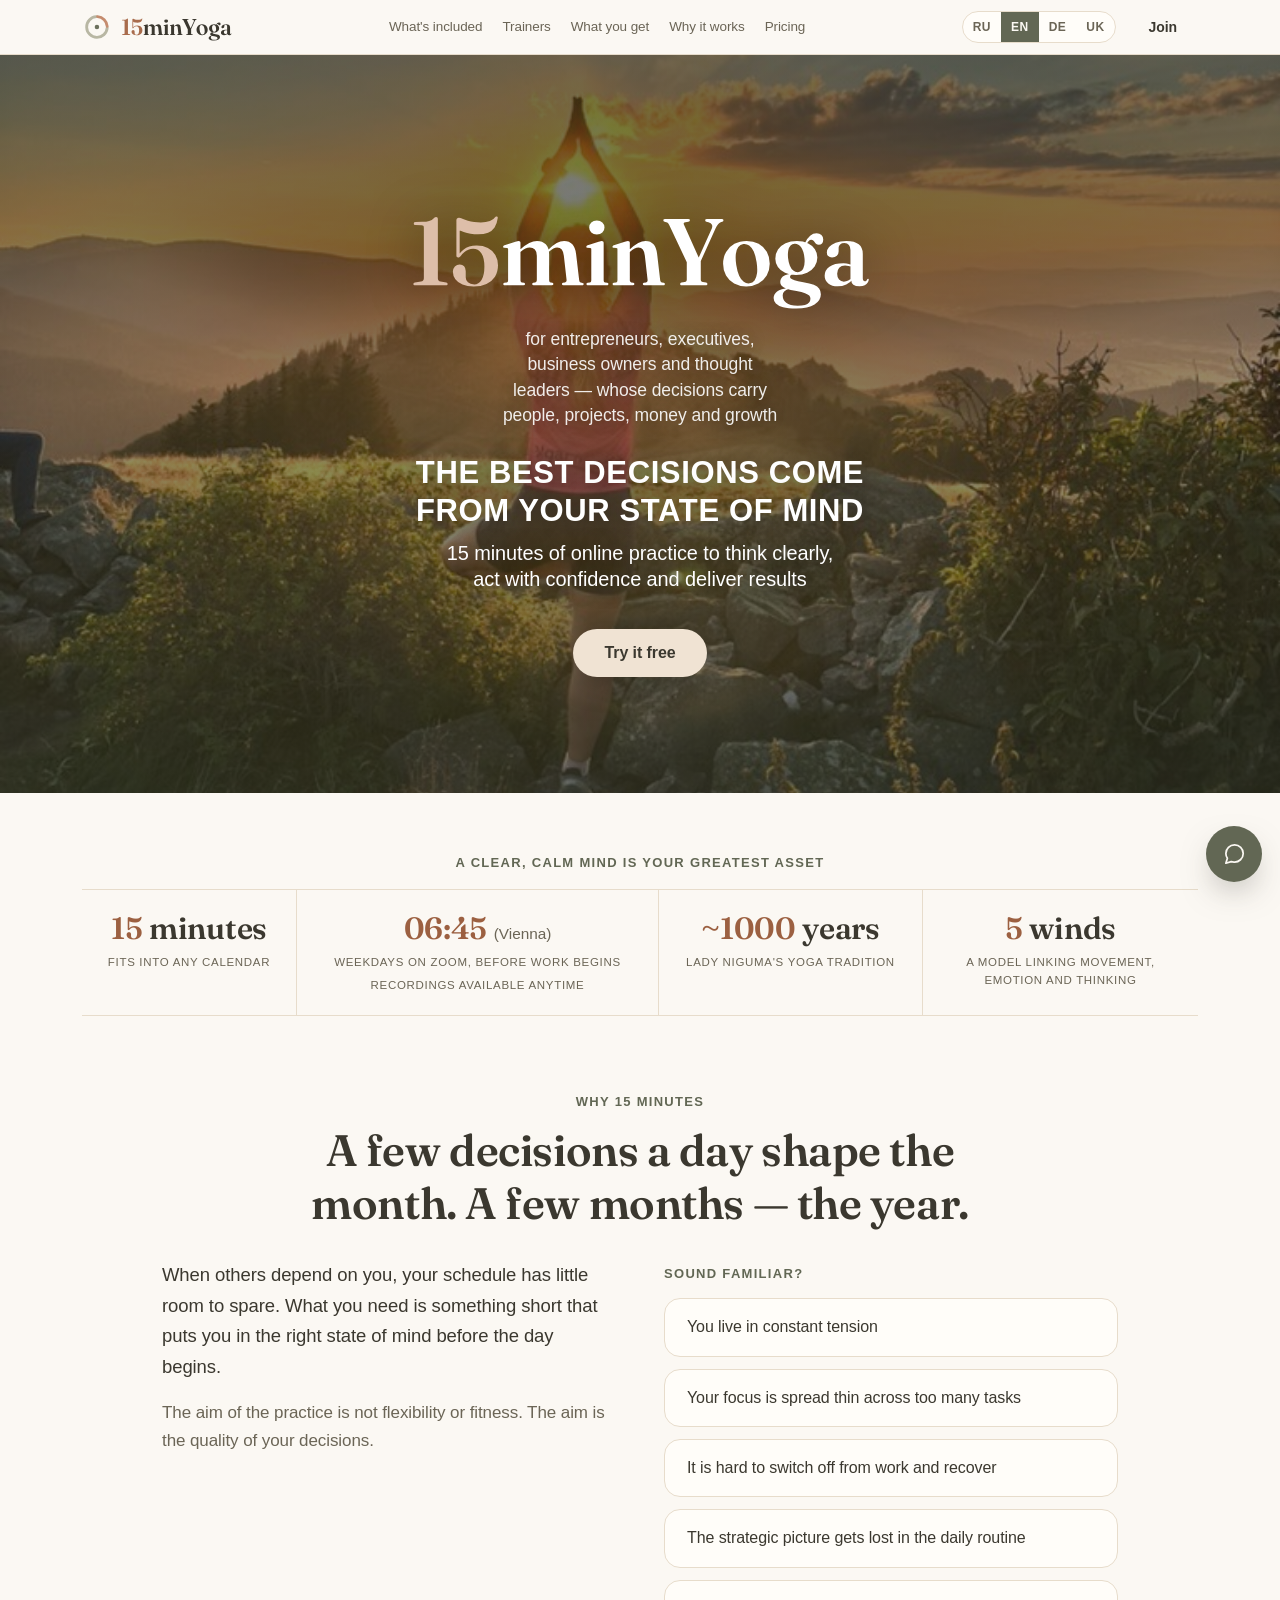
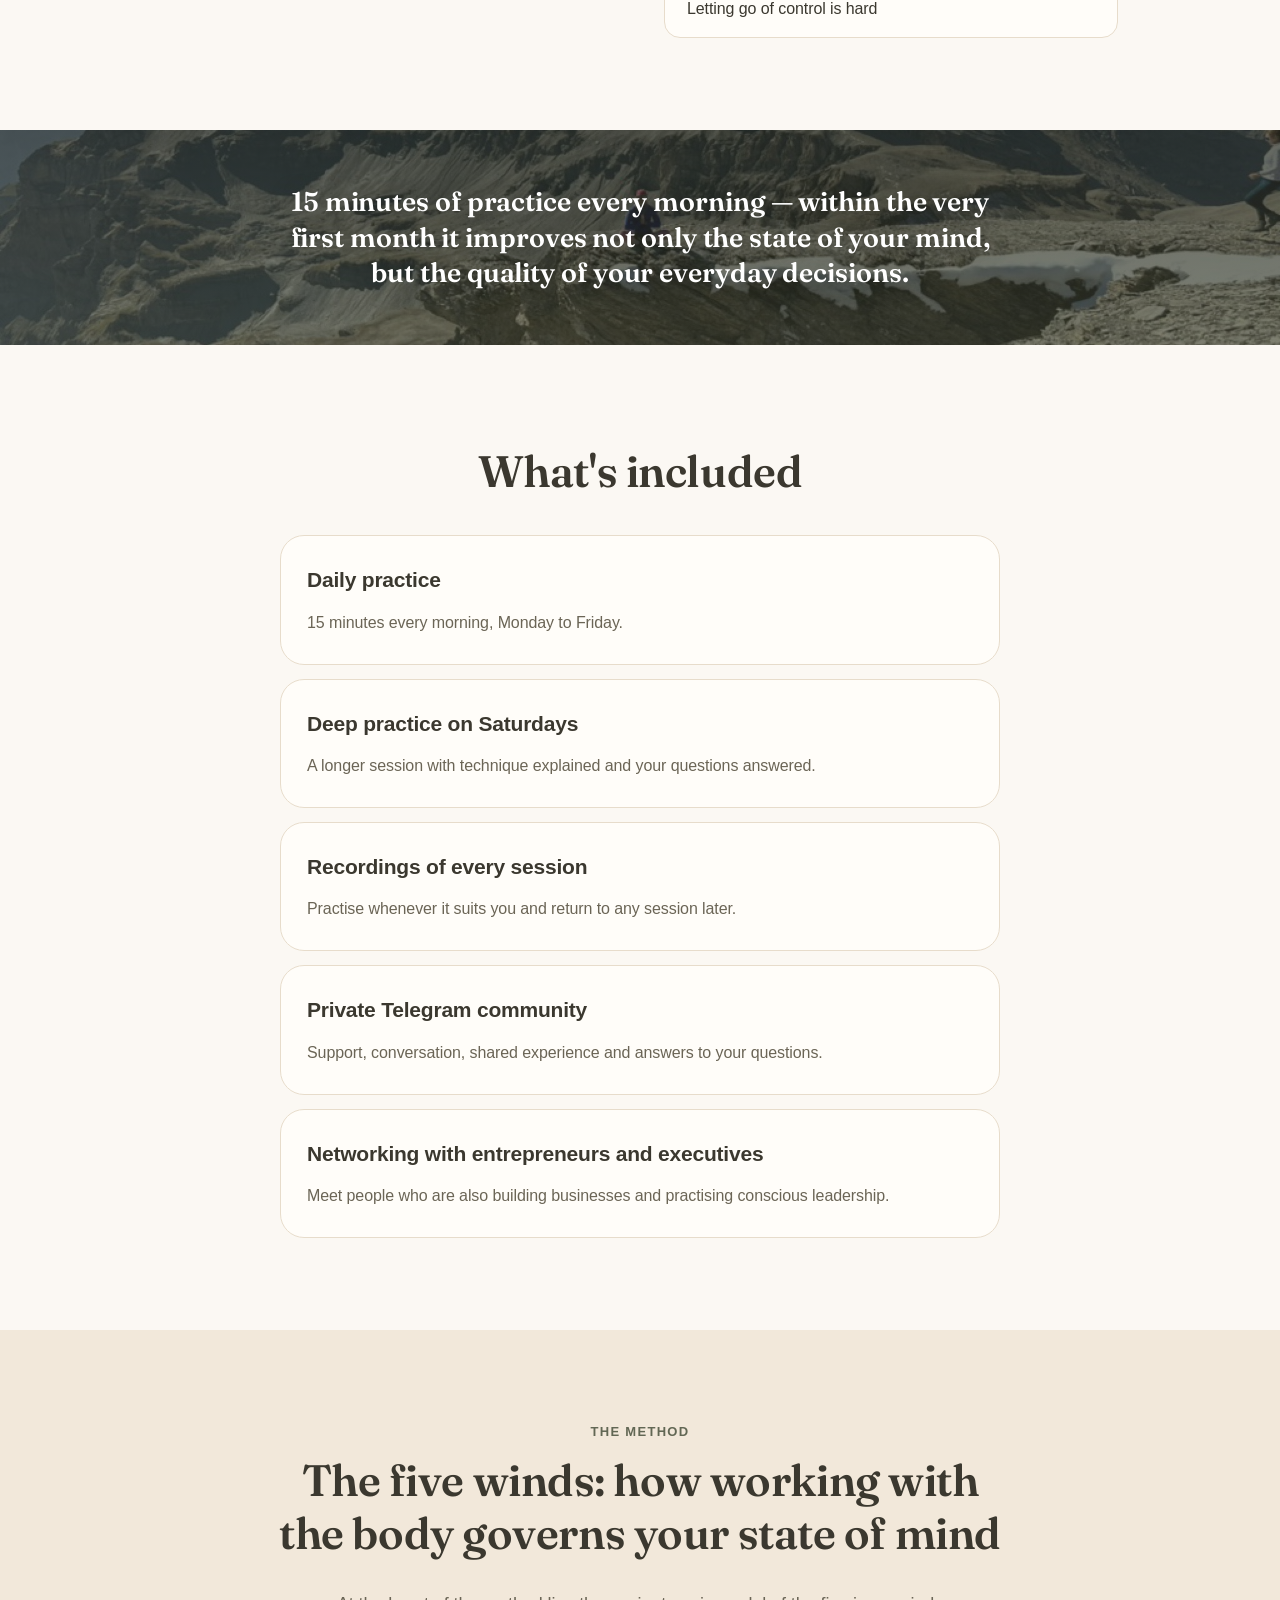
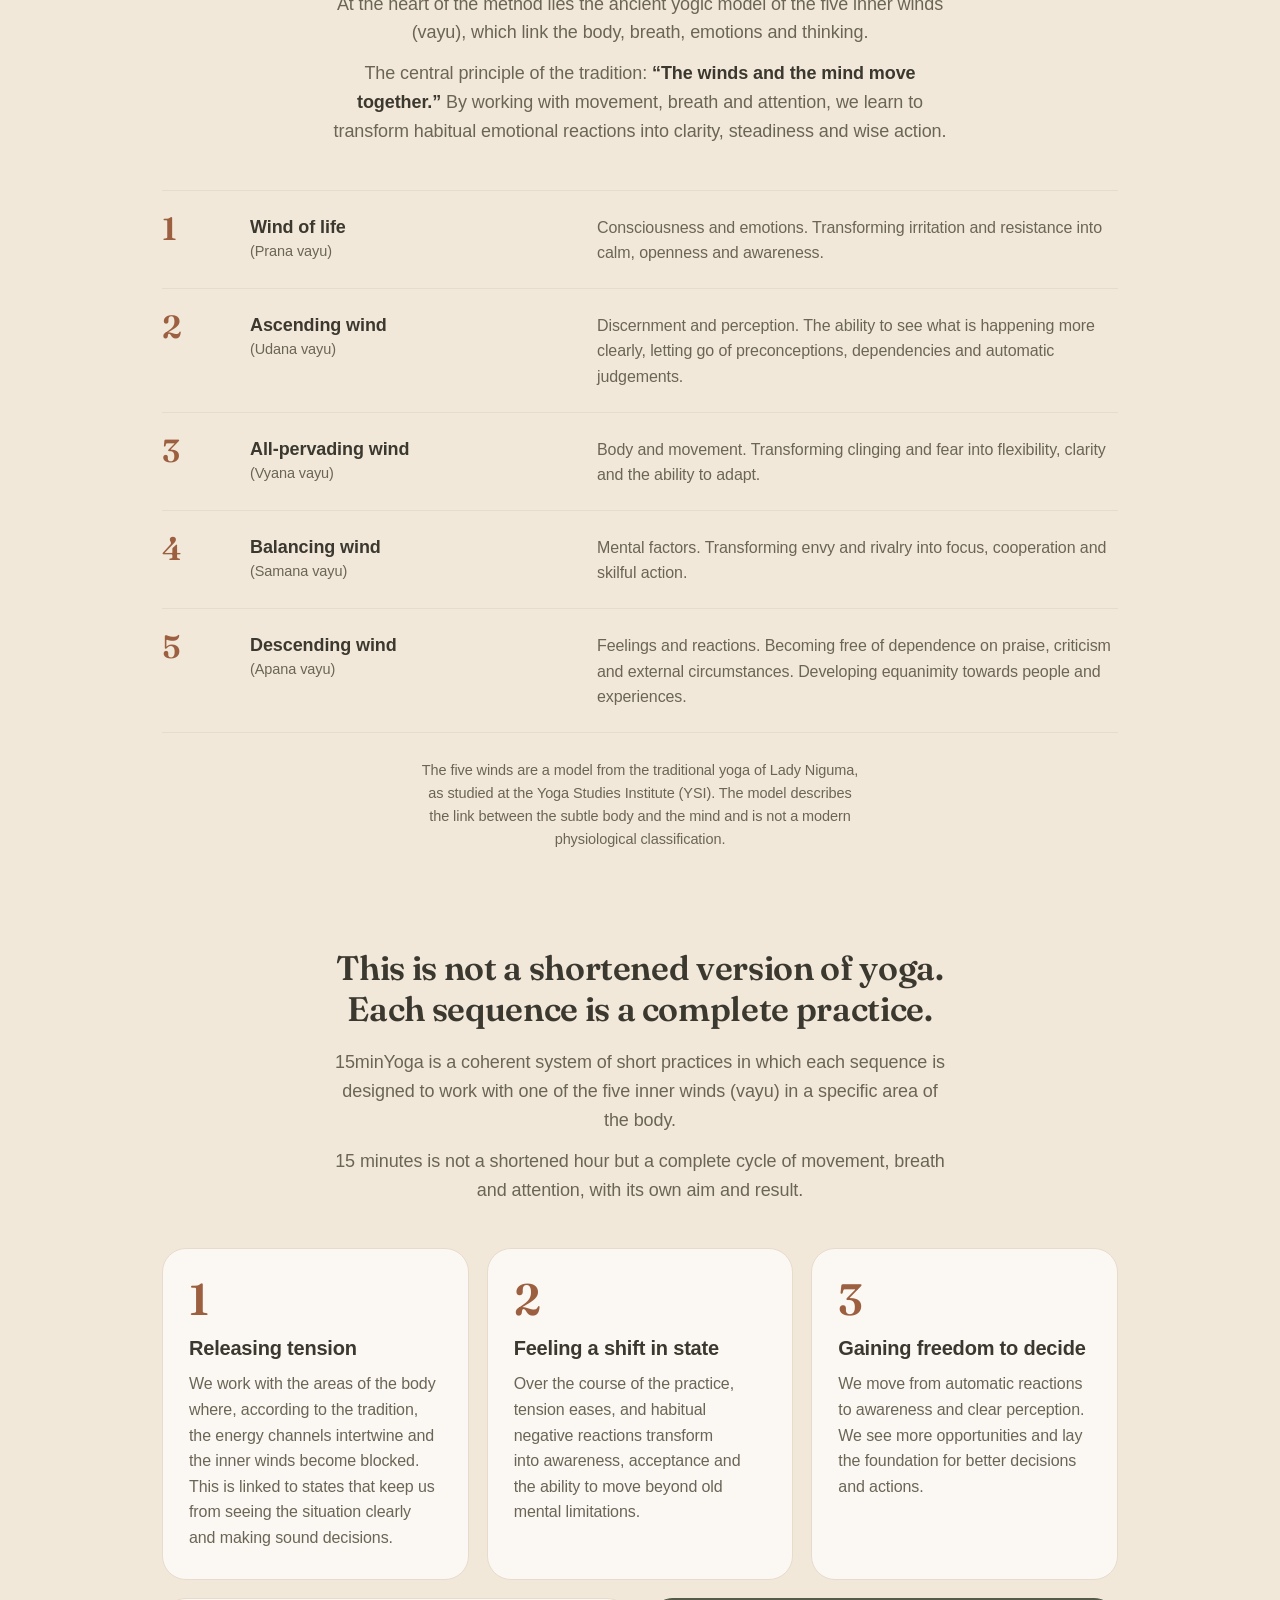
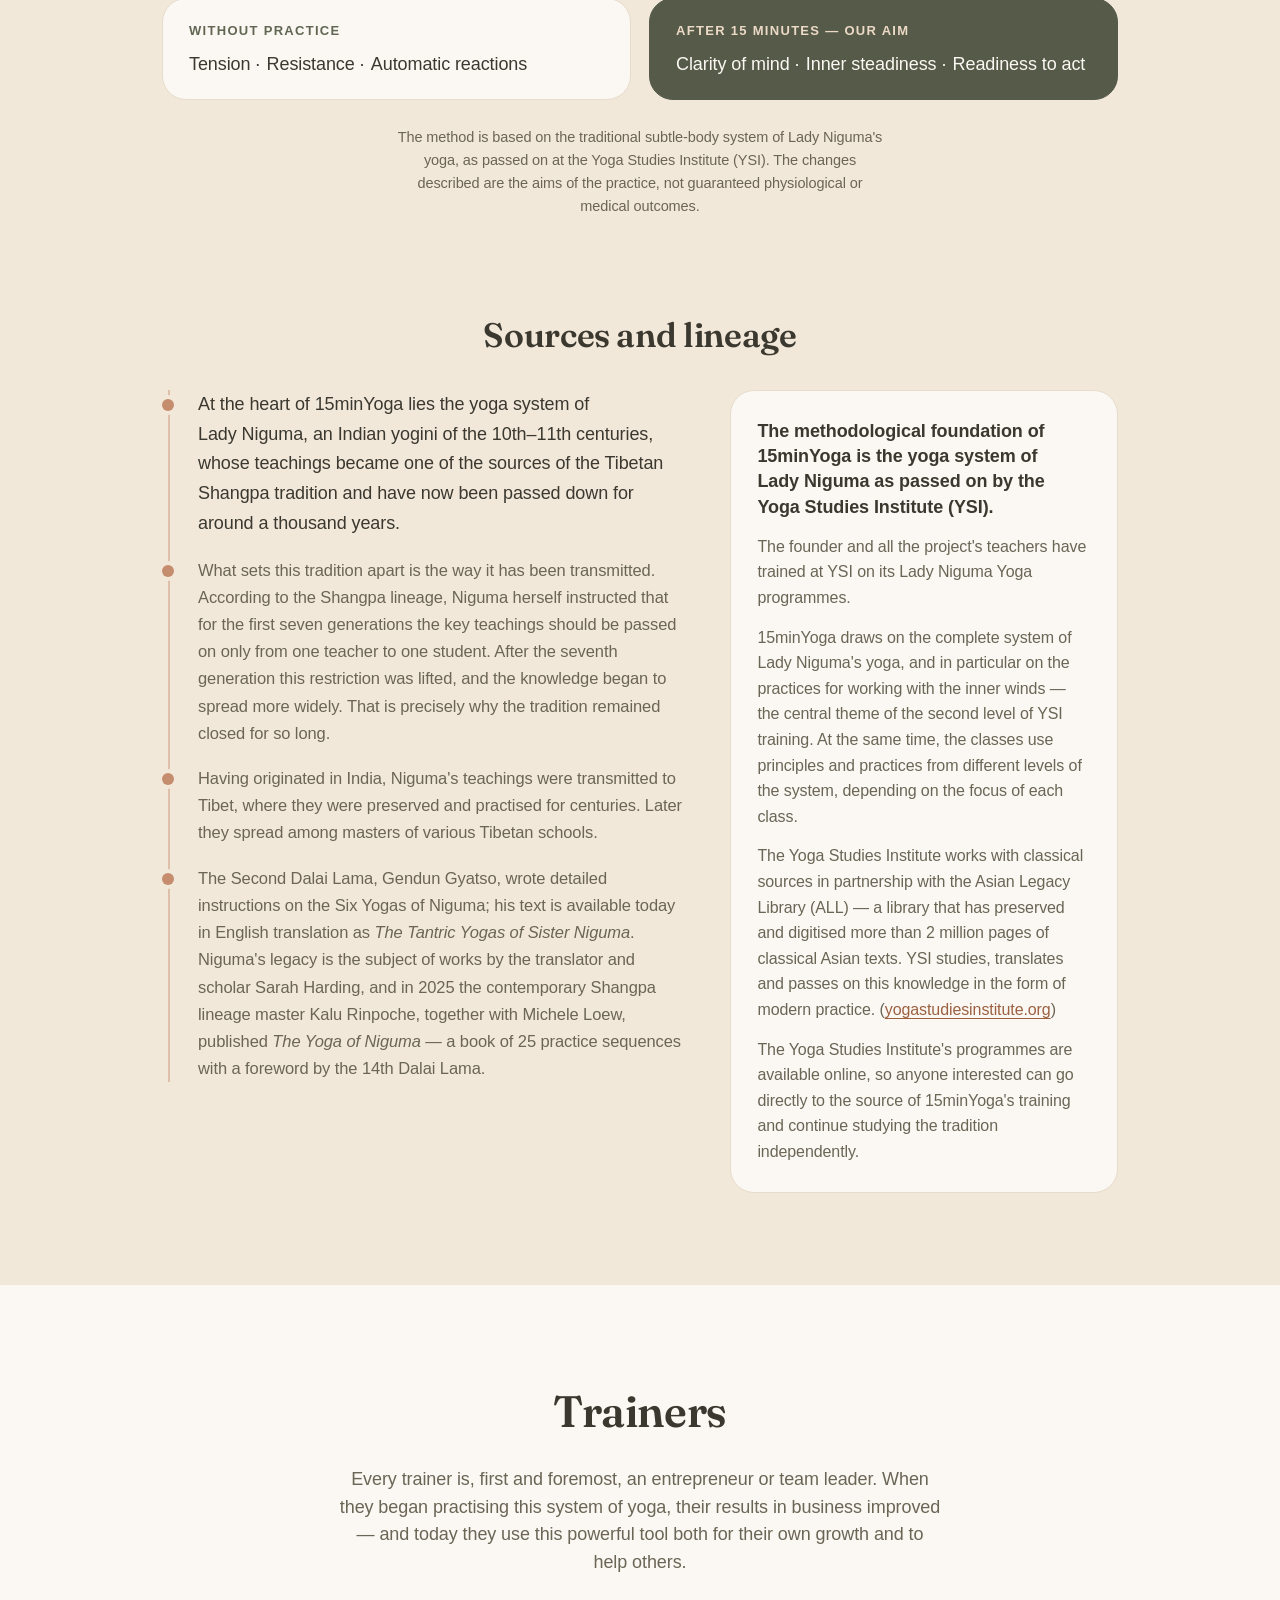
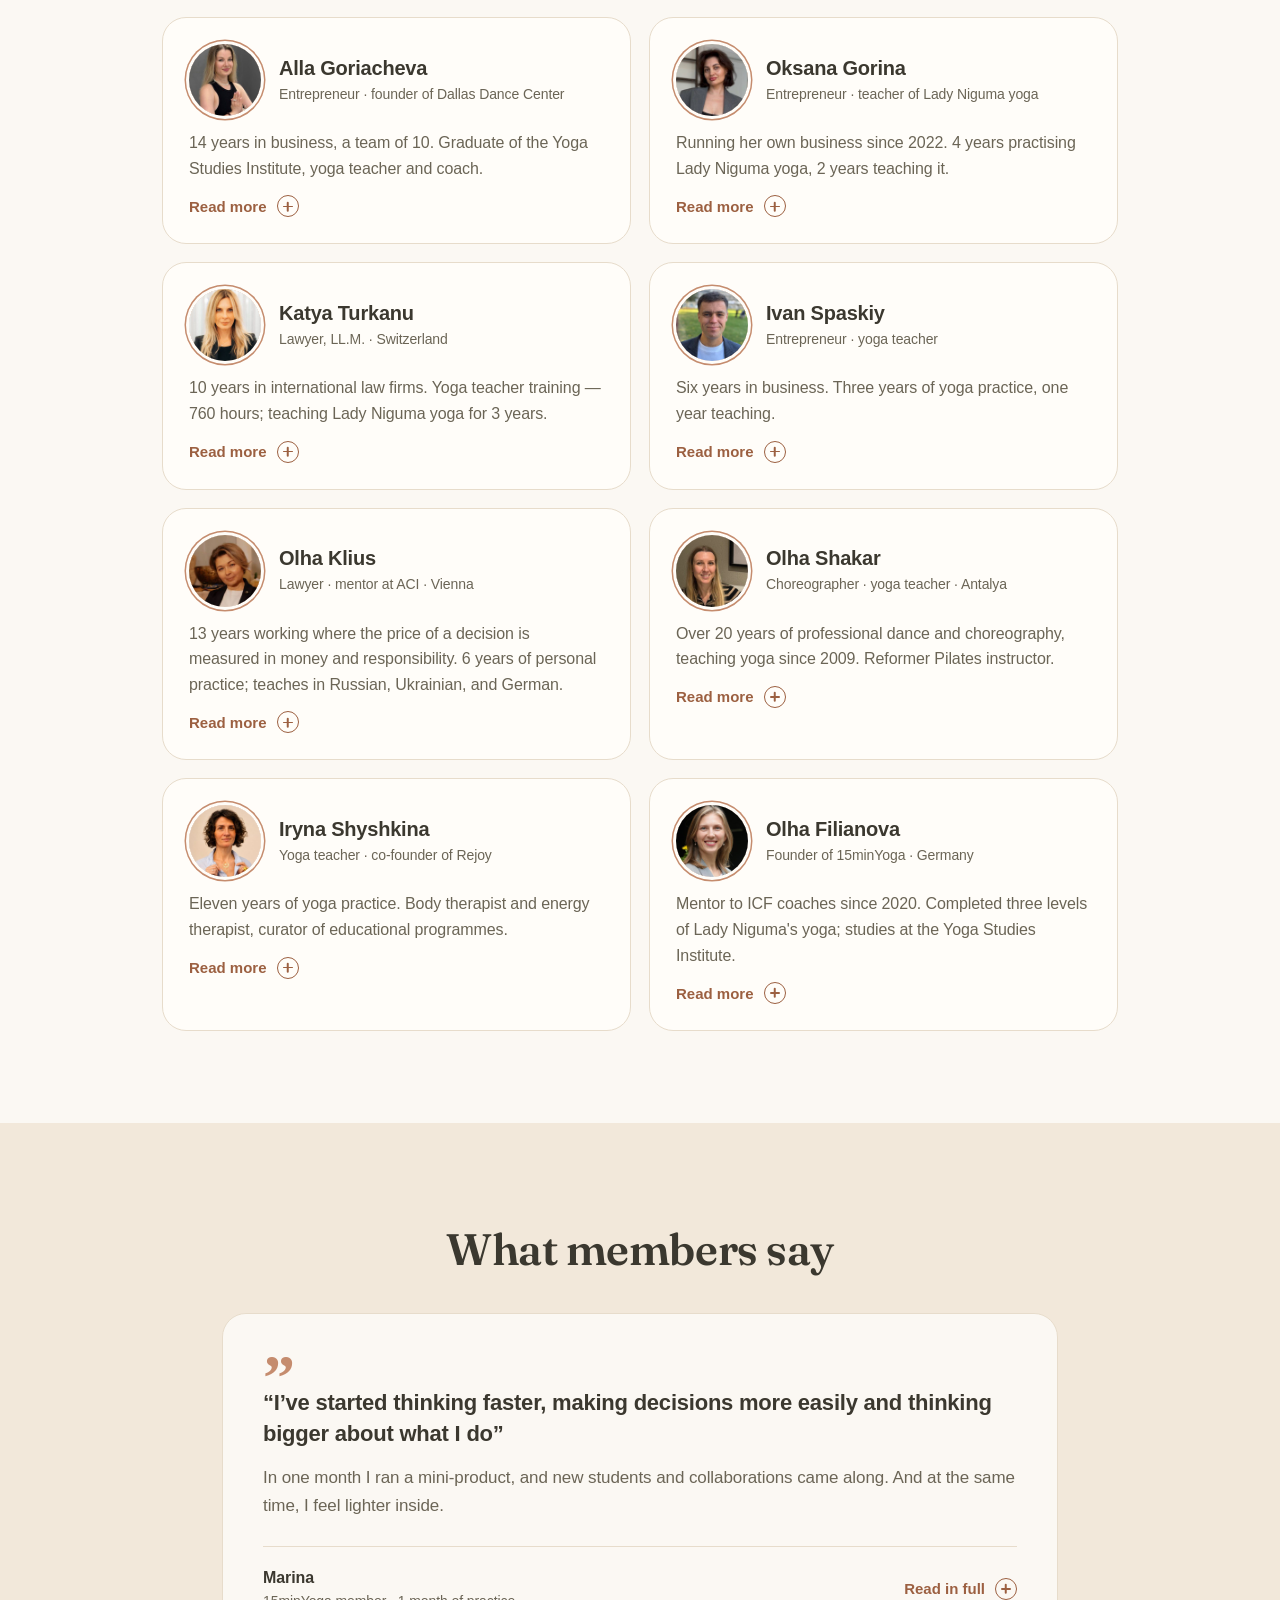
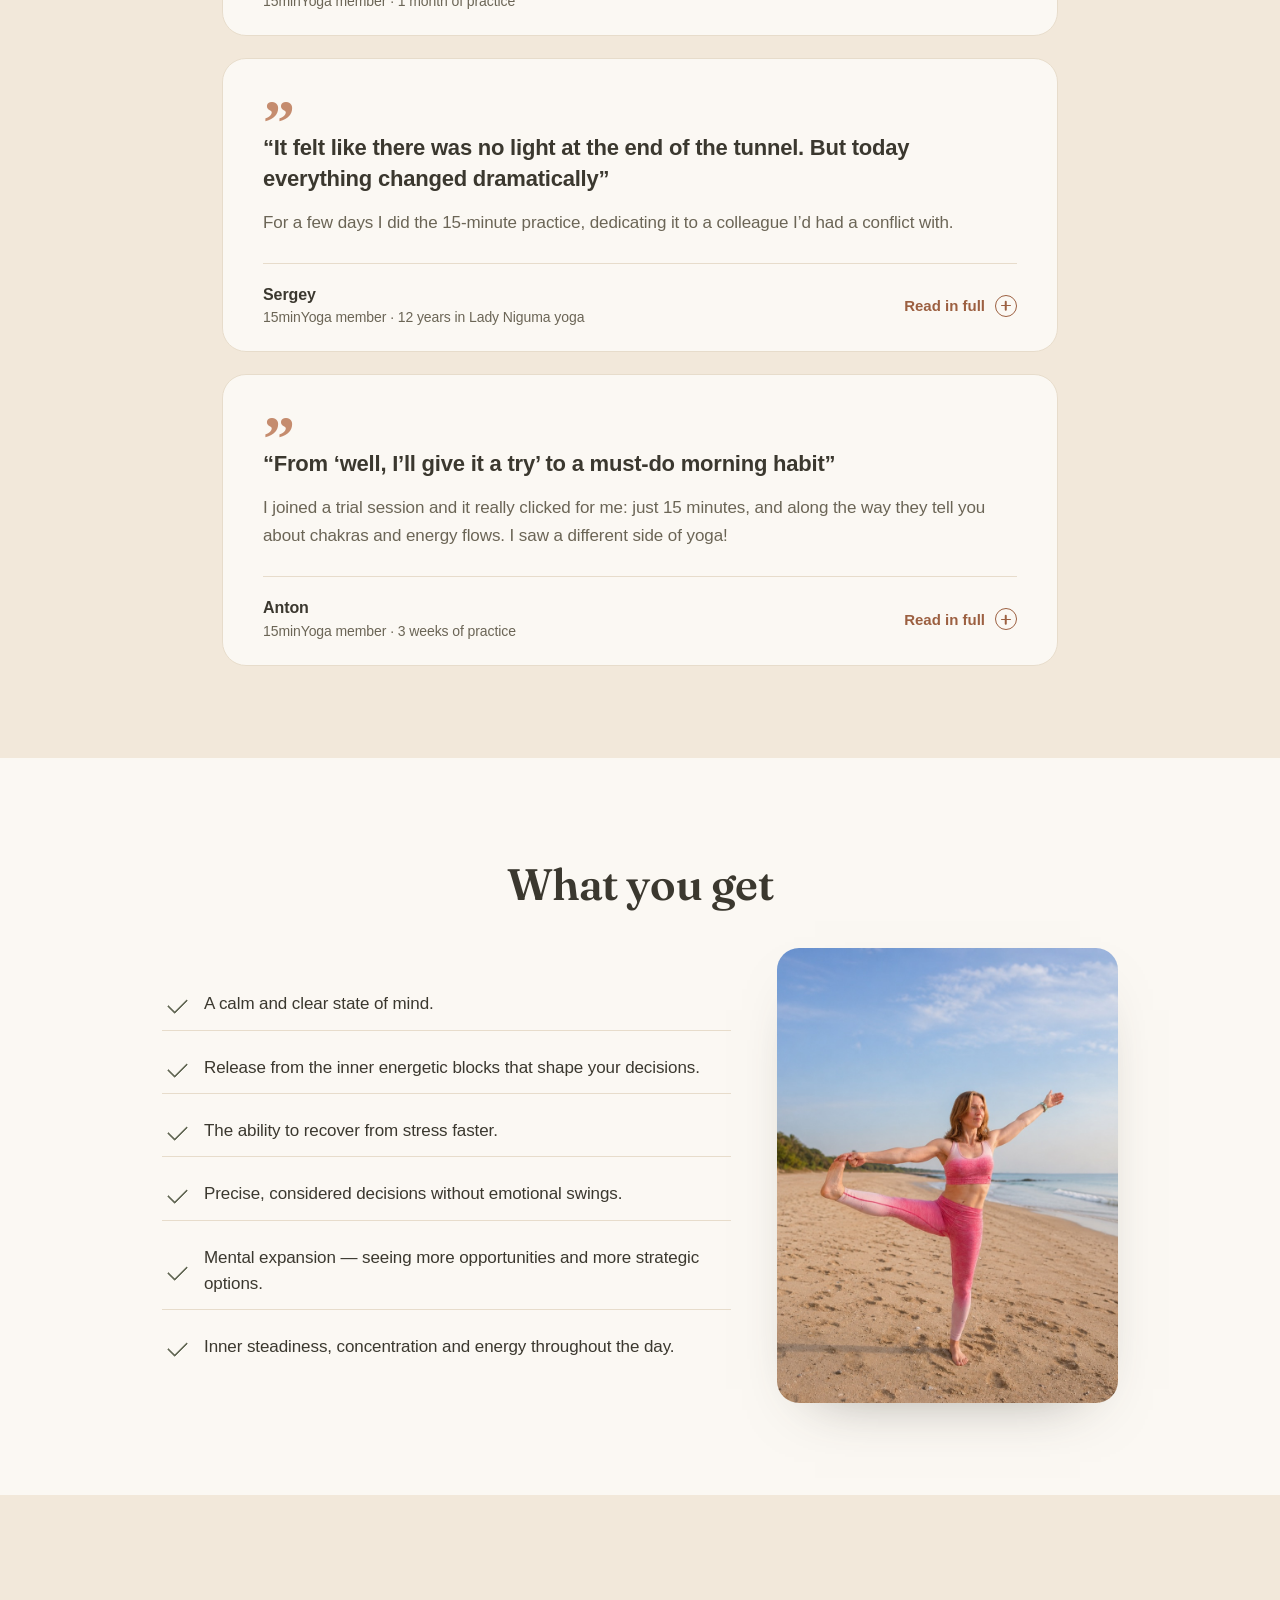
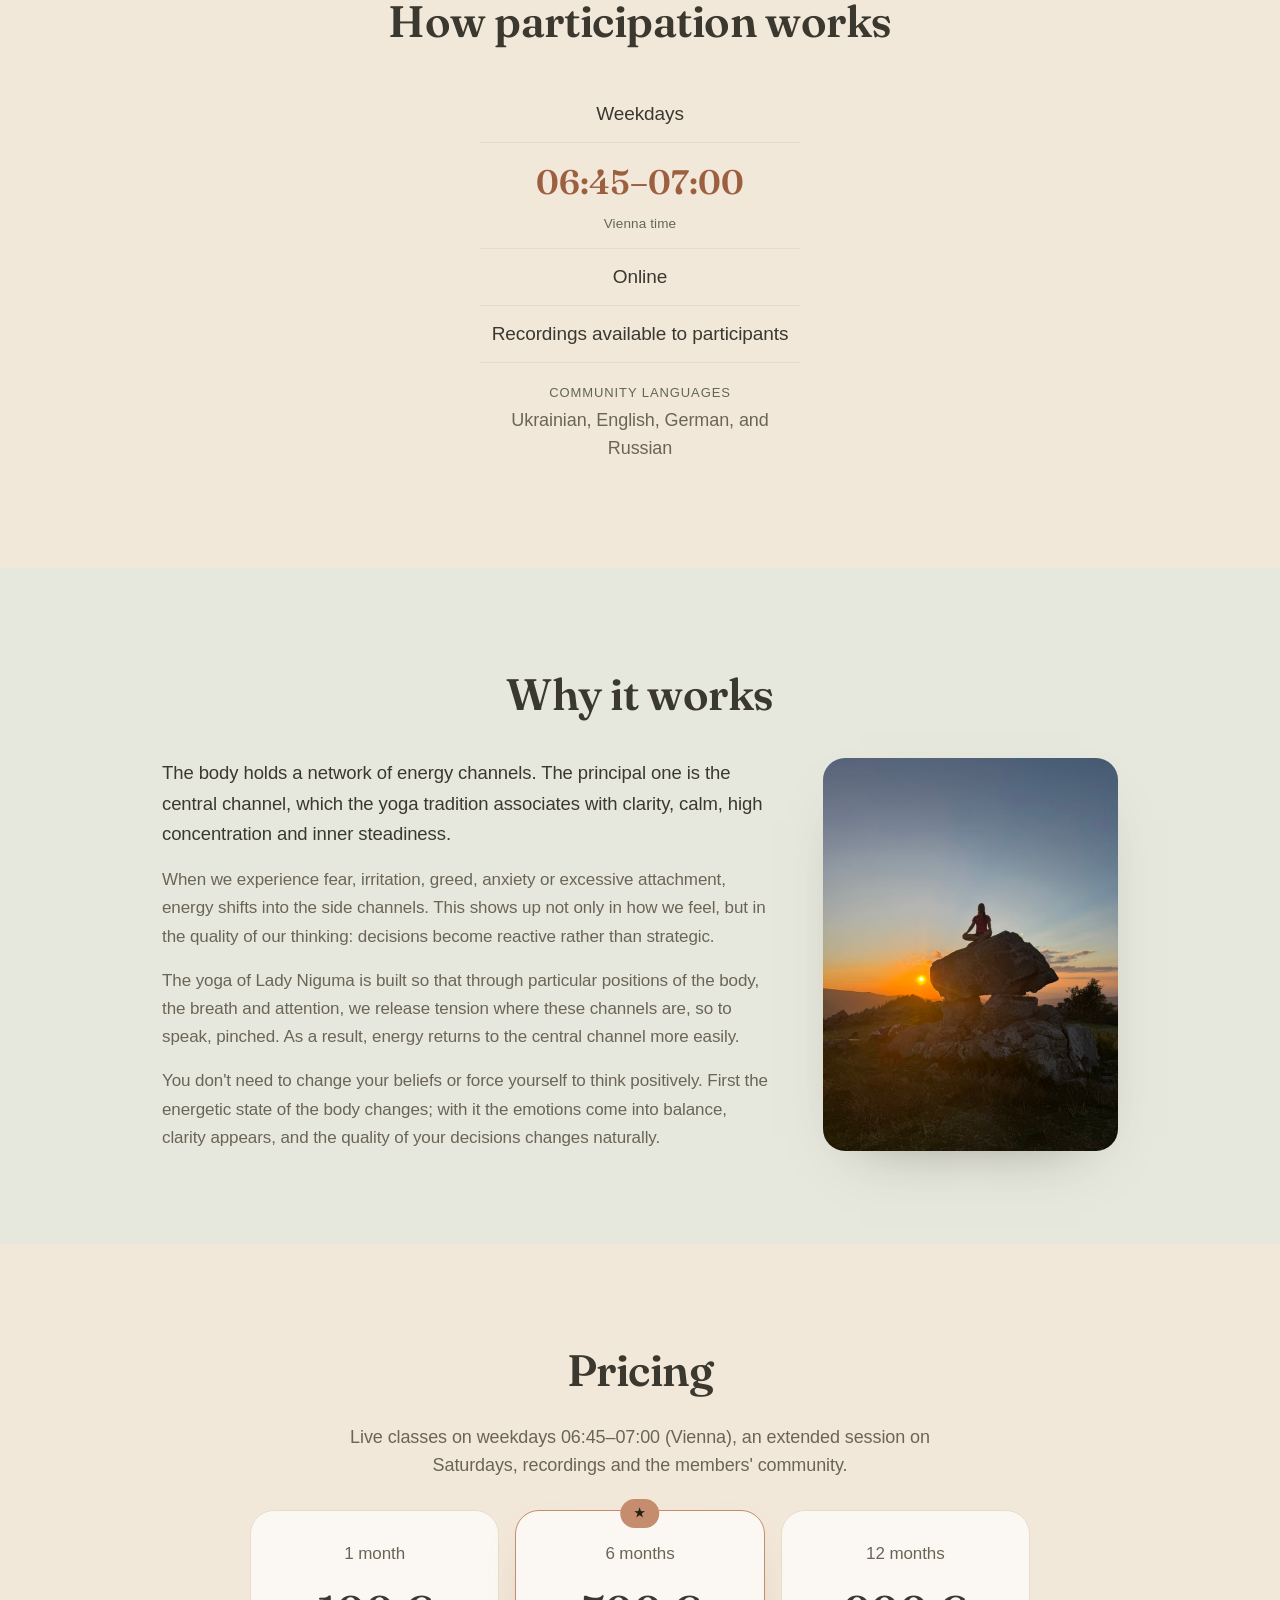
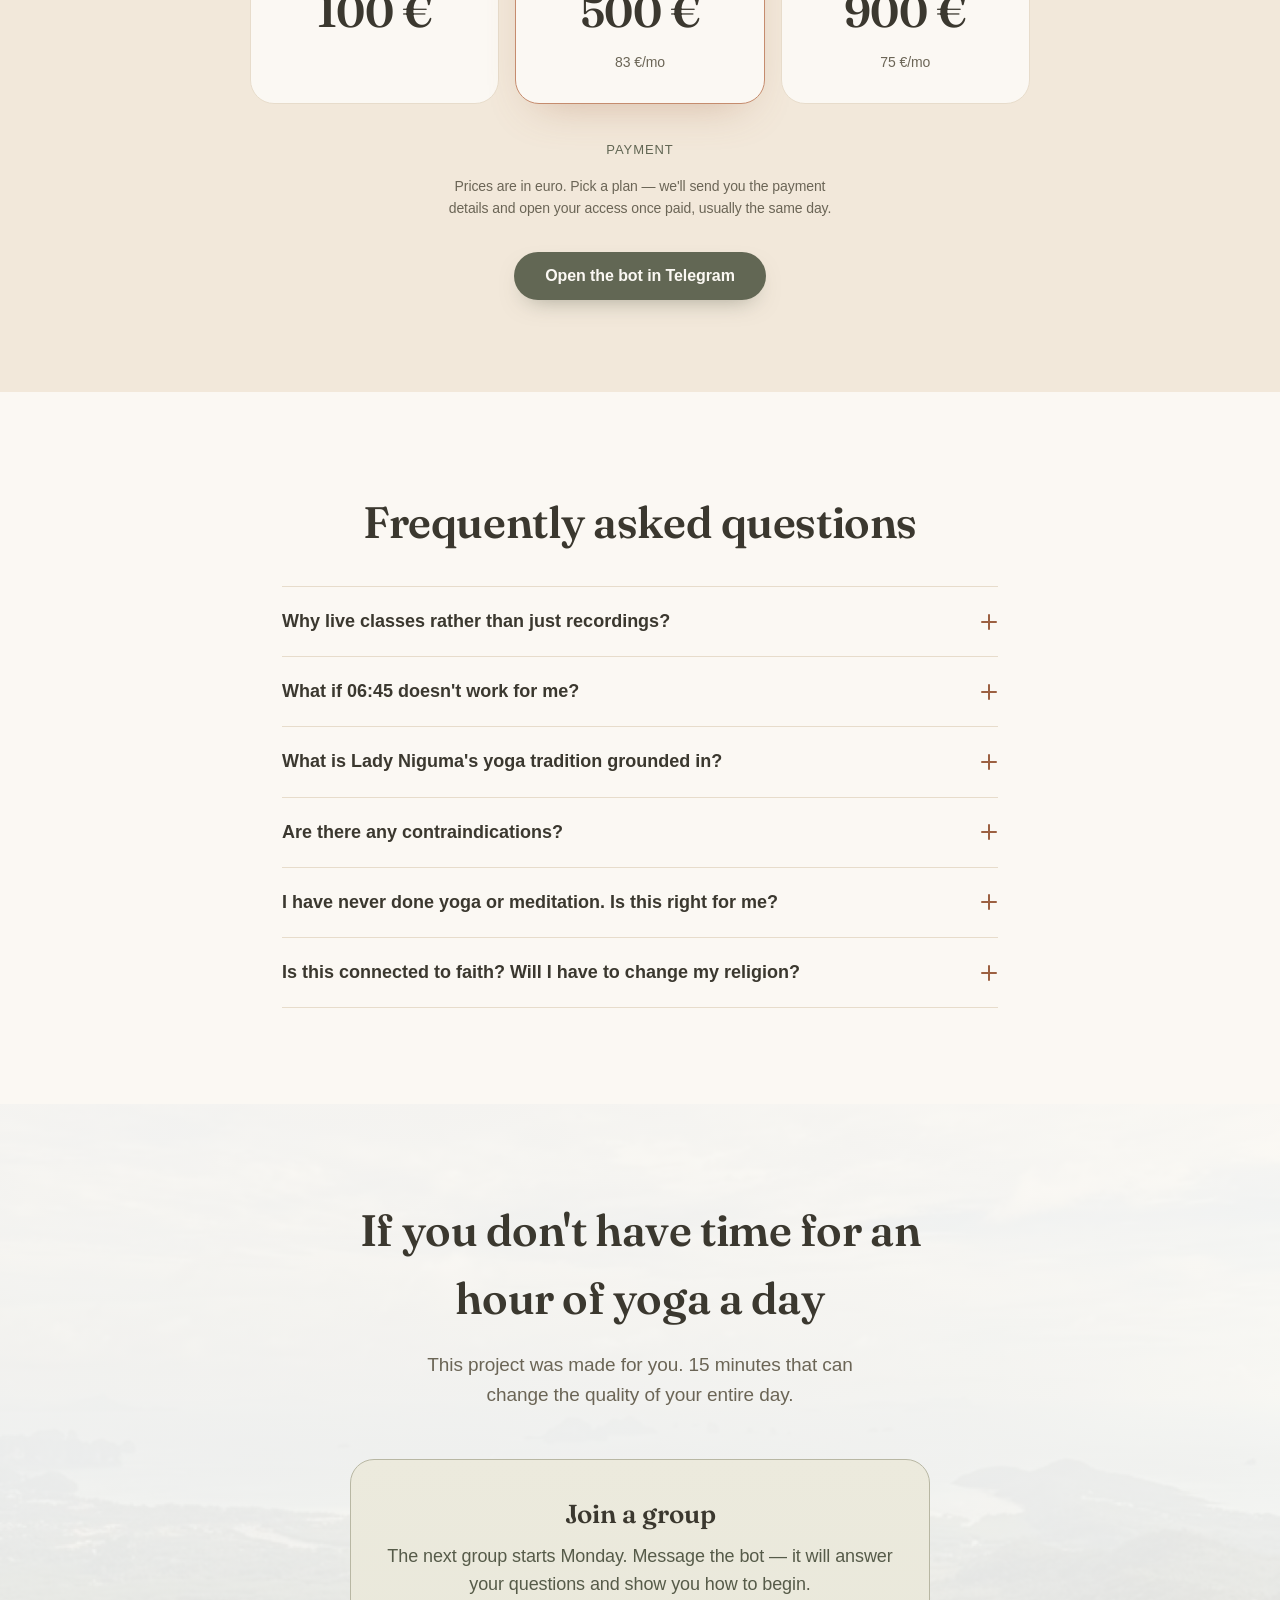
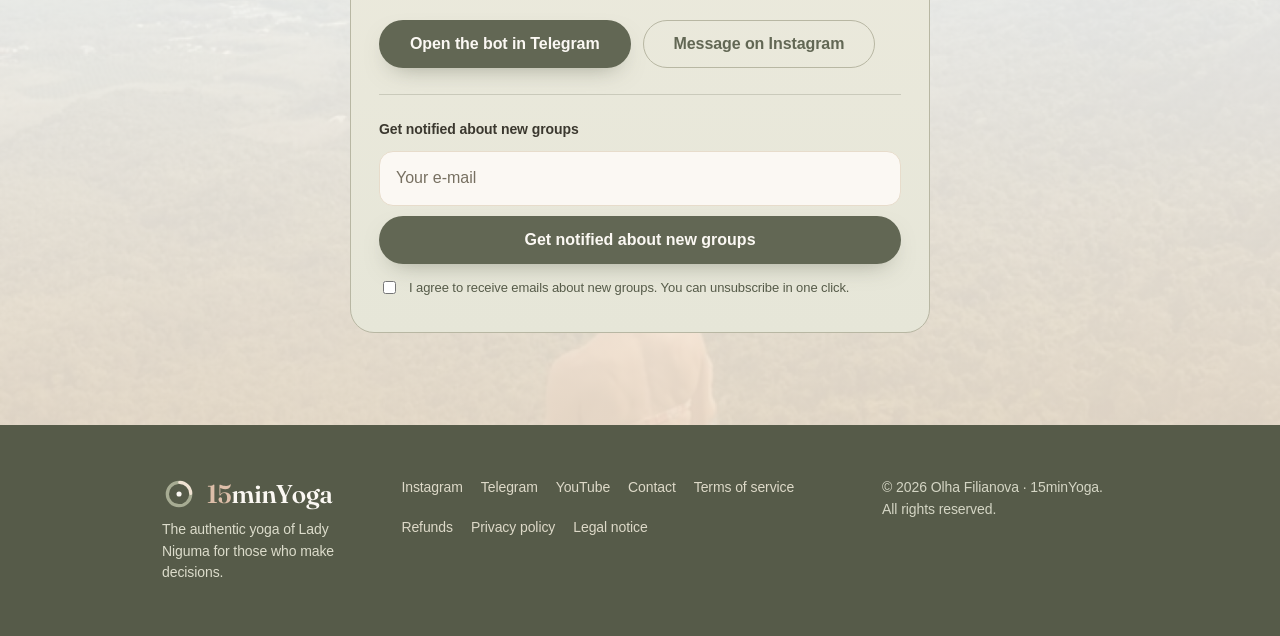
==== commit 5a7f3b97: "Светлая тема: приглушённые цвета — до нормы читаемости; ссылки в чате По просьбе владельца приглушён" ====
--- a/landing/index.html
+++ b/landing/index.html
@@ -39,7 +39,7 @@
   <link rel="preconnect" href="https://fonts.gstatic.com" crossorigin />
   <link rel="stylesheet"
     href="https://fonts.googleapis.com/css2?family=Fraunces:opsz,wght@9..144,400;9..144,500;9..144,600;9..144,700&display=swap" />
-  <link rel="stylesheet" href="css/styles.css?v=20261120m" />
+  <link rel="stylesheet" href="css/styles.css?v=20261120n" />
 </head>
 
 <body>
@@ -417,15 +417,15 @@
     </div>
   </footer>
 
-  <script src="js/icons.js?v=20261120m"></script>
-  <script src="js/translations.js?v=20261120m"></script>
-  <script src="js/config.js?v=20261120m"></script>
-  <script src="js/i18n.js?v=20261120m"></script>
-  <script src="js/main.js?v=20261120m"></script>
-  <script src="js/promo-stickers.js?v=20261120m" defer></script>
-  <script src="js/checkout.js?v=20261120m" defer></script>
-  <script src="js/chat-content.js?v=20261120m" defer></script>
-  <script src="js/chat.js?v=20261120m" defer></script>
+  <script src="js/icons.js?v=20261120n"></script>
+  <script src="js/translations.js?v=20261120n"></script>
+  <script src="js/config.js?v=20261120n"></script>
+  <script src="js/i18n.js?v=20261120n"></script>
+  <script src="js/main.js?v=20261120n"></script>
+  <script src="js/promo-stickers.js?v=20261120n" defer></script>
+  <script src="js/checkout.js?v=20261120n" defer></script>
+  <script src="js/chat-content.js?v=20261120n" defer></script>
+  <script src="js/chat.js?v=20261120n" defer></script>
 </body>
 
 </html>
--- a/landing/css/styles.css
+++ b/landing/css/styles.css
@@ -12,9 +12,10 @@
   --cream:      #f0e3d3;   /* warm cream        */
   --sand:       #ddbea9;   /* warm sand         */
   --clay:       #c58c6e;   /* terracotta accent */
-  --clay-deep:  #a96c4c;   /* deep clay (text-safe accent) */
+  --clay-deep:  #9c6041;   /* deep clay (text-safe accent); было #a96c4c — 4,0:1, ниже нормы */
+  --clay-ink:   #8d5335;   /* ссылки и ошибки на кремовом и серо-зелёном (форма анонсов, чат оператора, меню над фото) */
   --sage:       #b8b7a3;   /* light sage        */
-  --olive:      #6b705c;   /* dark olive/sage   */
+  --olive:      #626754;   /* dark olive/sage; было #6b705c — подписи на кремовом 4,2:1 */
   --olive-deep: #565b49;   /* deep olive        */
   --paper:      #fbf8f3;   /* warm near-white   */
 
@@ -23,11 +24,11 @@
   --bg-alt:     #f2e8da;   /* warm cream section */
   --surface:    #fffdf9;   /* cards on plain bg  */
   --ink:        #3b382f;   /* warm dark text     */
-  --ink-soft:   #837c6d;   /* muted warm text    */
+  --ink-soft:   #6b6556;   /* muted warm text; было #837c6d — 3,4–4,1:1 */
   --line:       #e7dccb;   /* warm hairline      */
   --accent:     var(--olive);      /* primary action */
   --accent-ink: #fbf8f3;
-  --focus:      #6b705c;
+  --focus:      var(--olive);
   --shadow-rgb: 59, 56, 47;   /* тень карточек: тёплая в светлой, чёрная в тёмной */
 
   /* ---- type ---- */
@@ -128,7 +129,7 @@
 }
 .nav__links { display: none; gap: 20px; font-size: 13.5px; color: var(--ink-soft); white-space: nowrap; }
 .nav__links a { transition: color .2s var(--ease); }
-.nav__links a:hover { color: var(--clay-deep); }
+.nav__links a:hover { color: var(--clay-ink); }
 .nav__right { display: flex; align-items: center; gap: 12px; }
 
 .lang { display: inline-flex; border: 1px solid var(--line); border-radius: 980px; overflow: hidden; background: var(--surface); }
@@ -139,6 +140,9 @@
 }
 .lang__btn:hover { color: var(--ink); }
 .lang__btn[aria-current="true"] { background: var(--olive); color: #fbf8f3; }
+.lang__btn { position: relative; }
+.lang__btn:focus-visible { outline: none; }
+.lang__btn:focus-visible::after { content: ""; position: absolute; inset: 3px; border: 2px solid currentColor; border-radius: 980px; pointer-events: none; }
 
 /* ---------------- Hero (photo backdrop) ---------------- */
 .hero {
@@ -147,7 +151,7 @@
   min-height: 82vh; display: flex; align-items: center;
   overflow: hidden;
 }
-.hero__media { position: absolute; inset: 0; z-index: -2; }
+.hero__media { position: absolute; inset: 0; z-index: -2; background: #3b3a2e; }
 .hero__media img { width: 100%; height: 100%; object-fit: cover; object-position: center 54%; }
 /* warm brand veil — heavier where the type sits, lighter where the view breathes */
 .hero::after {
@@ -302,7 +306,7 @@
 .tier--featured { border: 1.5px solid var(--clay); box-shadow: 0 18px 46px -22px rgba(169, 108, 76, .45); }
 .tier__badge {
   position: absolute; top: -12px; left: 50%; transform: translateX(-50%);
-  background: var(--clay); color: #fff; font-size: 12px; font-weight: 700;
+  background: var(--clay); color: #201f18; font-size: 12px; font-weight: 700;
   letter-spacing: .04em; padding: 5px 14px; border-radius: 980px;
 }
 .tier__period { font-size: 17px; color: var(--ink-soft); margin: 0 0 10px; }
@@ -346,13 +350,13 @@
   width: 100%; padding: 14px 16px; font: inherit; font-size: 16px;
   border: 1px solid var(--line); border-radius: 14px; background: var(--paper); color: var(--ink);
 }
-.lead__input::placeholder { color: #a49d8d; }
+.lead__input::placeholder { color: #777061; opacity: 1; }
 .lead__input:focus { border-color: var(--olive); outline: none; }
 .lead__consent { display: flex; gap: 10px; align-items: flex-start; margin-top: 14px; font-size: 13px; color: var(--olive-deep); }
 .lead__consent input { margin-top: 3px; accent-color: var(--olive); }
 .lead__done { color: var(--olive); font-weight: 600; margin: 14px 0 0; font-size: 14.5px; line-height: 1.5; }
-.lead__done a { color: var(--clay-deep); text-decoration: underline; white-space: nowrap; }
-.lead__done.is-error { color: var(--clay-deep); }
+.lead__done a { color: var(--clay-ink); text-decoration: underline; white-space: nowrap; }
+.lead__done.is-error { color: var(--clay-ink); }
 
 /* ---------------- Footer ---------------- */
 .footer { background: var(--olive-deep); border-top: 0; padding: 52px 0; font-size: 14px; color: #d9d7c6; }
@@ -391,6 +395,8 @@
    страница уезжала вбок. Уже 1100 px — логотип, языки и «Присоединиться». */
 @media (min-width: 1100px) {
   .nav__links { display: flex; }
+  /* пункты меню мелкие: над фото при прокрутке им нужна плотная подложка (4,8:1 вместо 3,7) */
+  .nav { background: rgba(251, 248, 243, .92); }
 }
 
 @media (min-width: 900px) {
@@ -404,7 +410,7 @@
     --bg: #201f18; --bg-alt: #26261d; --surface: #2a2a20; --paper: #26261d;
     --ink: #efe7d7; --ink-soft: #b0a996; --line: #39392d;
     --accent: #c58c6e; --accent-ink: #201f18; --focus: #c58c6e;
-    --clay-deep: #d19c7e; --olive: #92977c; --olive-deep: #767b5f;
+    --clay-deep: #d19c7e; --clay-ink: #d19c7e; --olive: #92977c; --olive-deep: #767b5f;
     --shadow-rgb: 0, 0, 0;
   }
   body::before { mix-blend-mode: screen; opacity: .05; }
@@ -517,9 +523,8 @@
  * при ширине колонки ~195 px «Модель, связывающая движение, эмоции и мышление»
  * не помещается в две строки ни при каком читаемом кегле.
  *
- * Цвет подписей смешан из цвета текста и фона: --ink-soft на светлом фоне
- * даёт контраст 3,9:1 — для мелкого текста мало, смесь даёт 4,8:1, а в тёмной
- * теме подстраивается сама.
+ * Цвет подписей: в светлой теме --ink-soft (5,5:1), в тёмной — смесь цвета
+ * текста и фона, она подстраивается сама.
  */
 .stats { padding: clamp(36px, 5vw, 60px) 0 0; background: var(--bg); }
 .stats__inner { max-width: 1160px; }
@@ -1273,7 +1278,7 @@
   padding: 14px 16px; background: var(--olive); color: var(--paper); flex: 0 0 auto;
 }
 .chat__title { display: block; font-family: var(--font-display); font-size: 17px; font-weight: 600; }
-.chat__sub { display: block; font-size: 12px; opacity: .82; margin-top: 1px; }
+.chat__sub { display: block; font-size: 12px; margin-top: 1px; opacity: .88; }
 .chat__close {
   border: 0; background: rgba(255,255,255,.14); color: inherit; cursor: pointer;
   width: 30px; height: 30px; border-radius: 50%; display: grid; place-items: center; flex: 0 0 auto;
@@ -1295,6 +1300,7 @@
   border-bottom-left-radius: 15px; border-bottom-right-radius: 5px;
 }
 .chat__msg--operator .chat__bua { background: var(--cream); border-color: var(--sand); }
+.chat__msg--operator .chat__bua a { color: var(--clay-ink); }
 .chat__bua a { color: var(--clay-deep); text-decoration: underline; }
 .chat__msg--user .chat__bua a { color: var(--cream); }
 .chat__tg {
@@ -1364,7 +1370,7 @@
 .tier--featured .tier__pick { background: var(--olive); color: var(--paper); }
 
 .promo-ribbon { max-width: 780px; margin: 0 auto 18px; text-align: center; padding: 9px 16px;
-  background: var(--clay); color: #fff; border-radius: 980px; font-size: 14.5px; }
+  background: var(--clay); color: #201f18; border-radius: 980px; font-size: 14.5px; }
 .promo-ribbon b { font-size: 16px; }
 
 .checkout { position: fixed; inset: 0; background: rgba(59,56,47,.5); display: grid; place-items: center;
@@ -1382,6 +1388,8 @@
 .checkout__form input, .checkout__form textarea { padding: 11px 13px; border: 1px solid var(--line);
   border-radius: 12px; font: inherit; font-size: 15px; color: var(--ink); background: #fff; }
 .checkout__form input:focus, .checkout__form textarea:focus { outline: none; border-color: var(--olive); }
+/* подсказки в полях — явный цвет: у Safari по умолчанию серый 2,4:1 */
+.chat__input::placeholder, .checkout__form input::placeholder, .checkout__form textarea::placeholder { color: #777061; opacity: 1; }
 .checkout__submit { margin-top: 6px; }
 .checkout__error { margin: 0; color: var(--clay-deep); font-size: 14px; }
 .checkout__done { text-align: center; padding: 14px 0 6px; }
@@ -1463,6 +1471,15 @@
   transition: transform .2s var(--ease);
 }
 .tier--pickable:hover .promo-sticker { transform: rotate(0deg) scale(1.04); }
+/* в три колонки наклейка закрывала конец «6 месяцев»: опускаем содержимое всех карточек одинаково */
+@media (min-width: 700px) {
+  .pricing:has(.promo-sticker) .tier { padding-top: 62px; }
+  /* отступ рассчитан на подпись в две строки; полное название акции — в ленте над ценами */
+  .promo-sticker__text { display: -webkit-box; -webkit-box-orient: vertical; -webkit-line-clamp: 2; overflow: hidden; }
+  /* цена с копейками («359.20 €») не должна раздвигать колонку */
+  .pricing { grid-template-columns: repeat(3, minmax(0, 1fr)); }
+  .tier__price { font-size: clamp(36px, 5.4vw, 44px); }
+}
 .promo-sticker__art { display: block; }
 .promo-sticker__art svg { width: 30px; height: 30px; display: block; }
 .promo-sticker__text {
@@ -1499,7 +1516,7 @@
   .checkout__box { border: 1px solid var(--line); box-shadow: 0 40px 120px -40px rgba(0, 0, 0, .6); }
   .checkout__form input, .checkout__form textarea { background: #1c1b15; border-color: #4a4a3a; }
   .checkout__form input::placeholder, .checkout__form textarea::placeholder,
-  .chat__input::placeholder { color: #a49d8d; opacity: 1; }
+  .chat__input::placeholder, .lead__input::placeholder { color: #a49d8d; opacity: 1; }
   .checkout__method { background: var(--surface); }
   .checkout__method:hover { border-color: #5a5040; }
   .paydetails__copy { background: var(--surface); border-color: #4a4a3a; color: var(--ink-soft); }
@@ -1519,3 +1536,19 @@
     -webkit-box-shadow: 0 0 0 40px #1c1b15 inset; -webkit-text-fill-color: var(--ink); caret-color: var(--ink);
   }
 }
+
+/* ===================================================================
+   Светлая тема: наведение, фокус и редкие состояния. Только для светлой —
+   в тёмной у этих мест свои цвета, и она от этого блока не меняется.
+   =================================================================== */
+@media (prefers-color-scheme: light) {
+  /* наведение на оливковые кнопки: шаг как до затемнения --olive */
+  .btn--primary:hover, .chat__send:hover, .chat__bubble:hover { background: #4d5241; }
+  .btn--ghost:hover { color: var(--olive-deep); }
+  .footer__links a:hover { color: var(--cream); }
+  /* кольцо фокуса на оливковом подвале и на фото было 1,4:1 */
+  .footer, .hero { --focus: var(--cream); }
+  .chat__bubble:focus-visible { box-shadow: 0 0 0 3px #fbf8f3, 0 14px 34px -12px rgba(var(--shadow-rgb), .55); }
+  .stat__line { color: var(--ink-soft); }
+  .chat__typing span { background: var(--olive); }
+}
